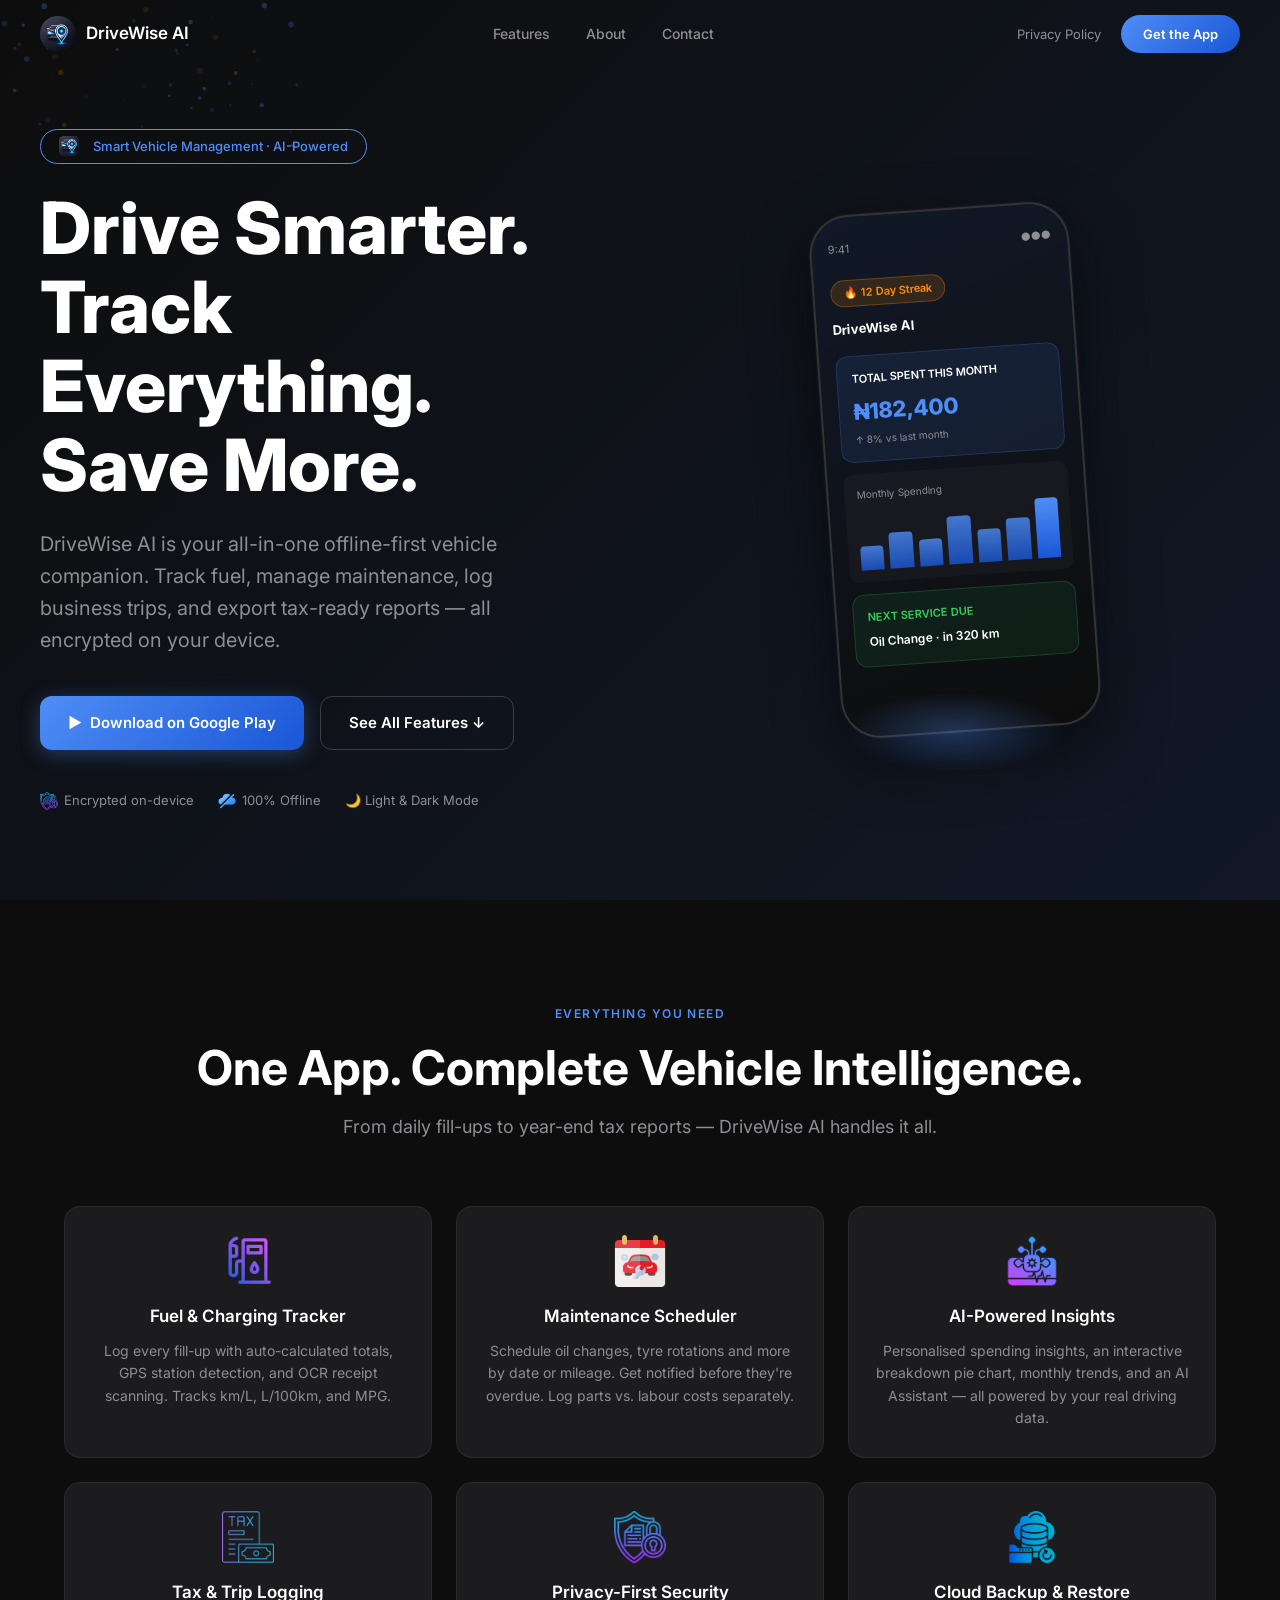
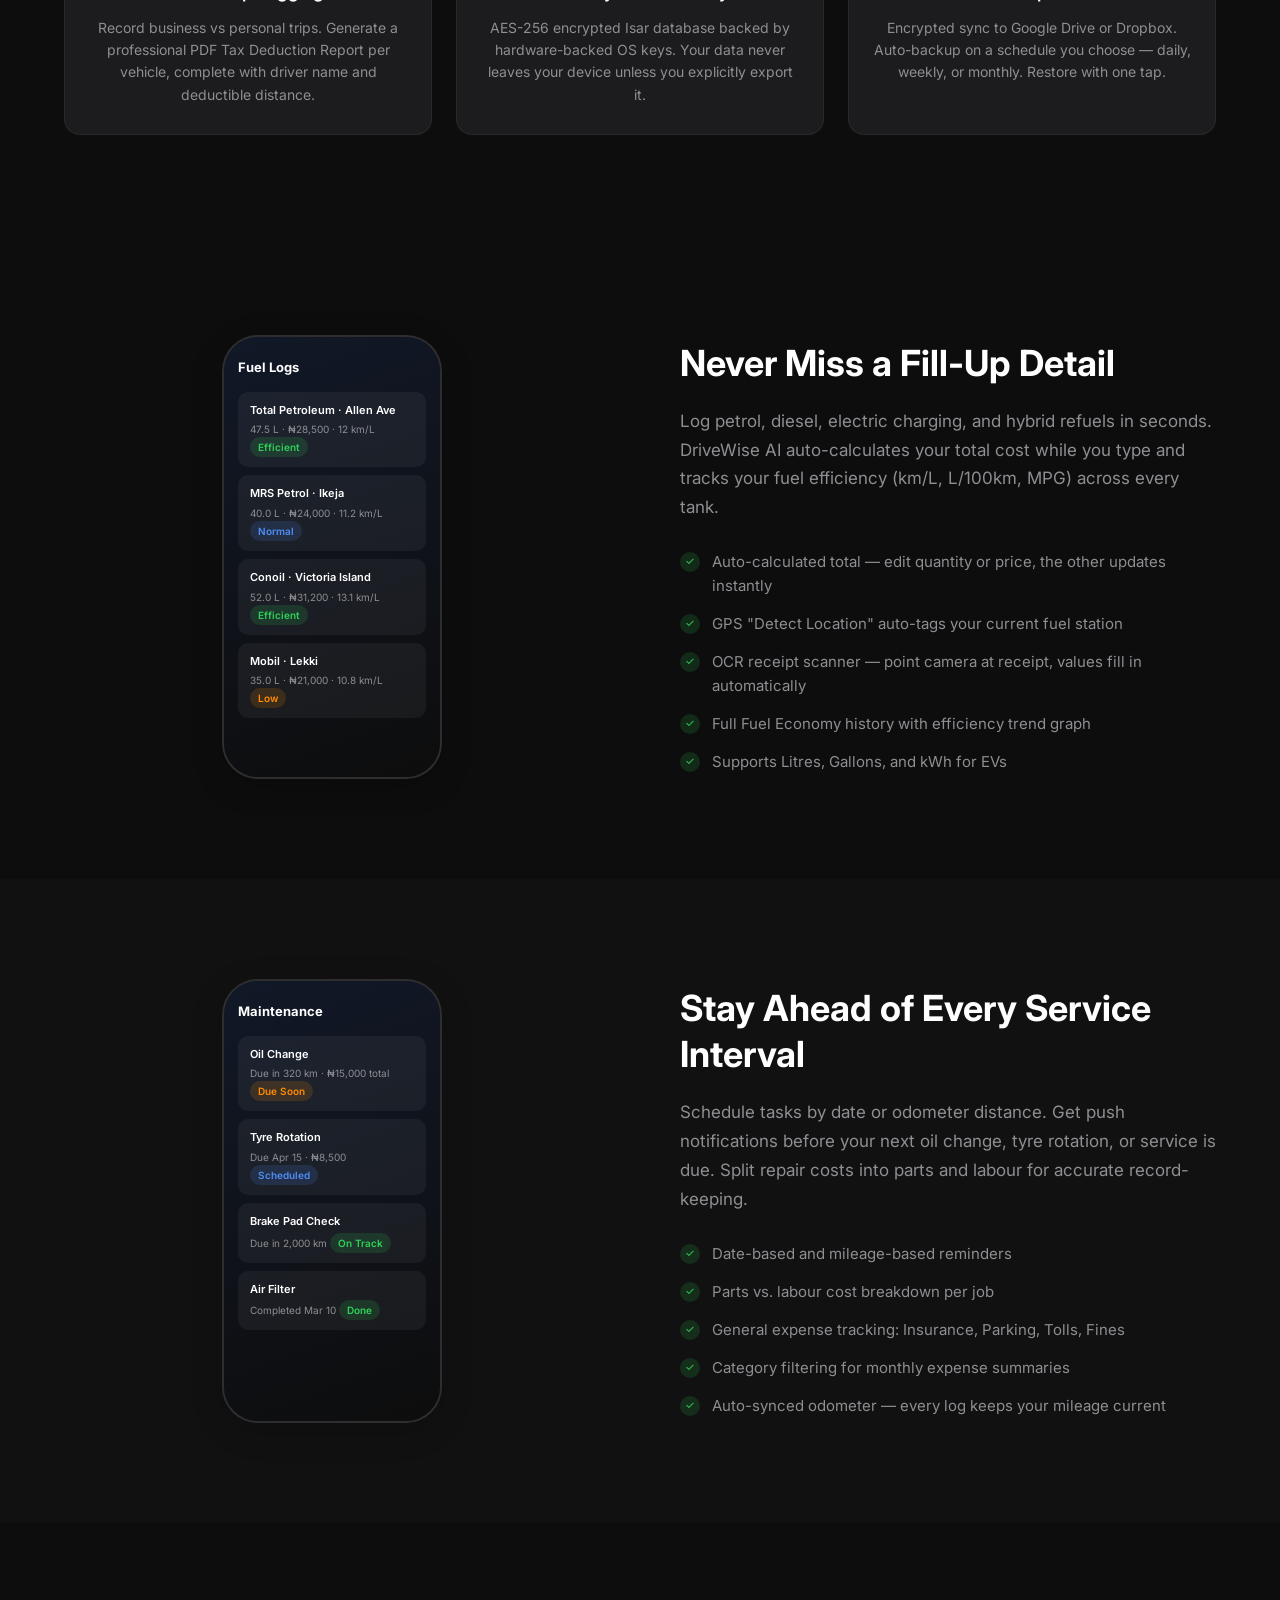
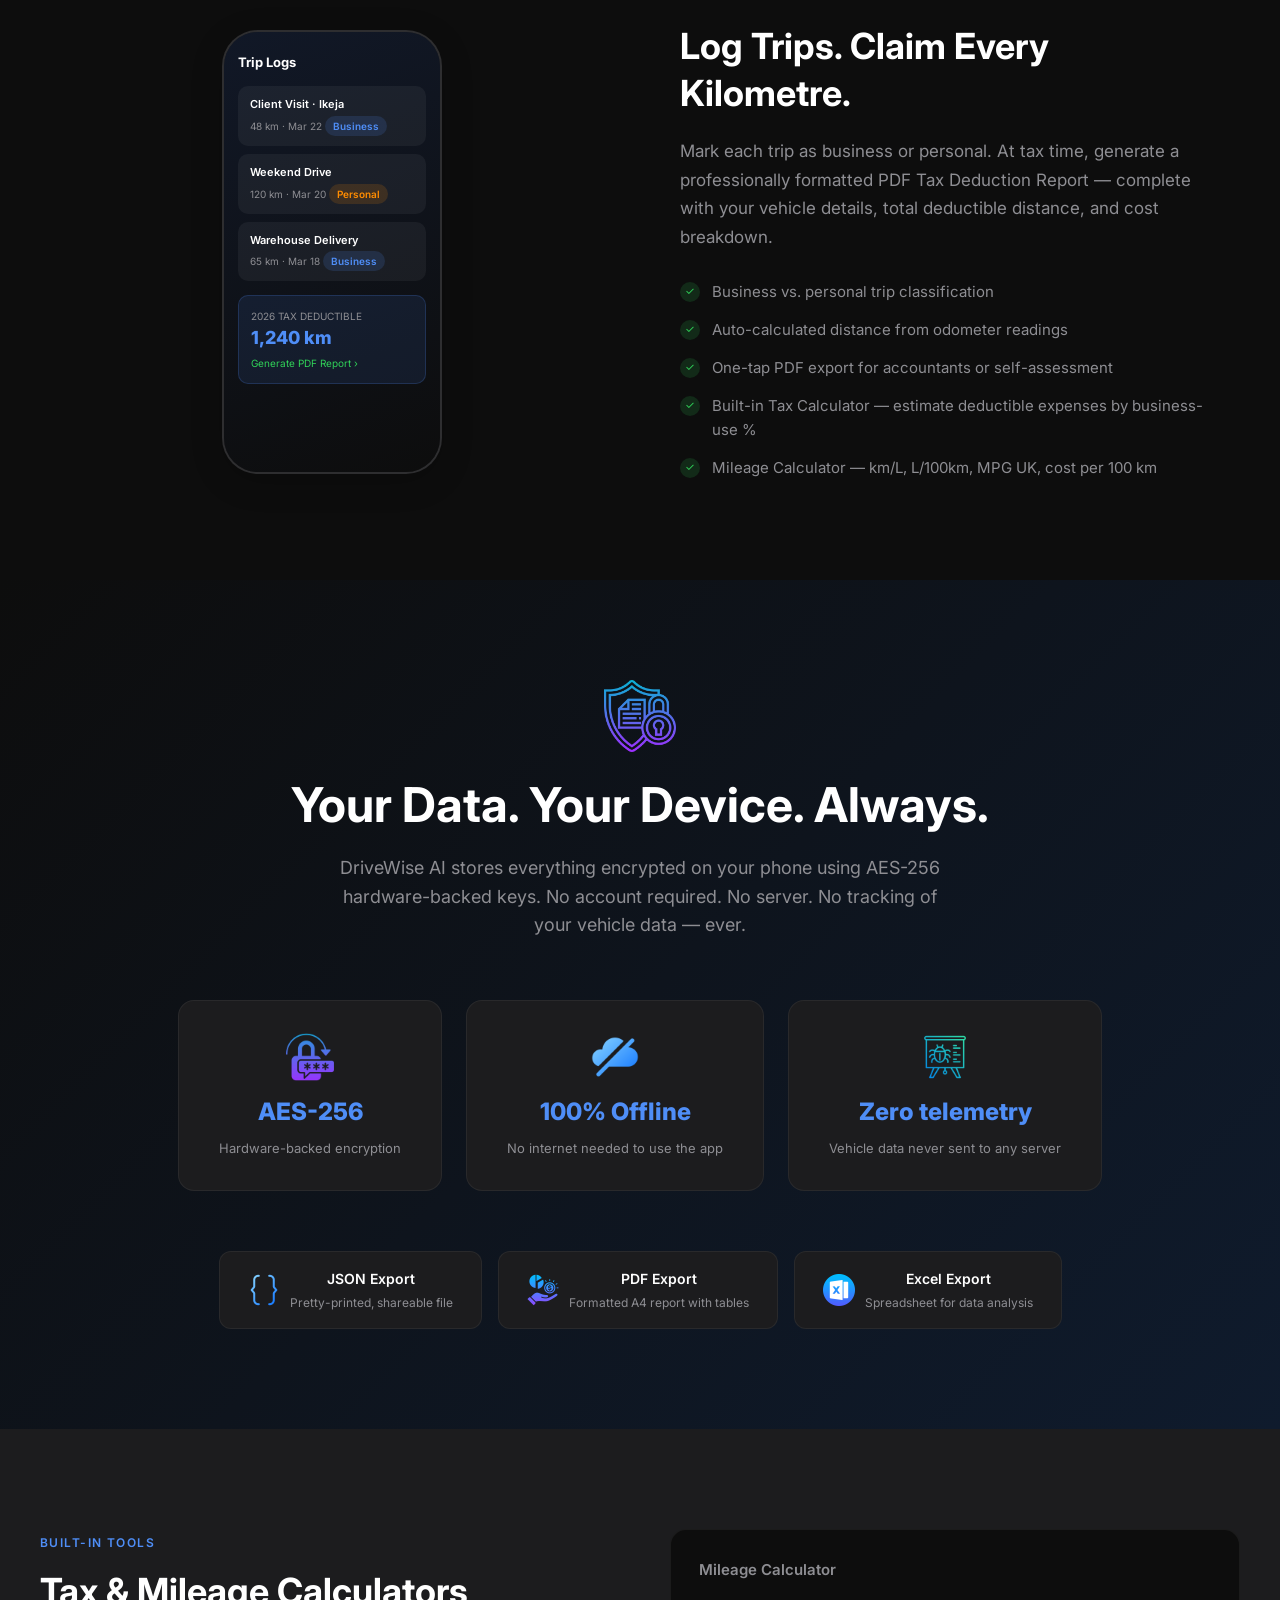
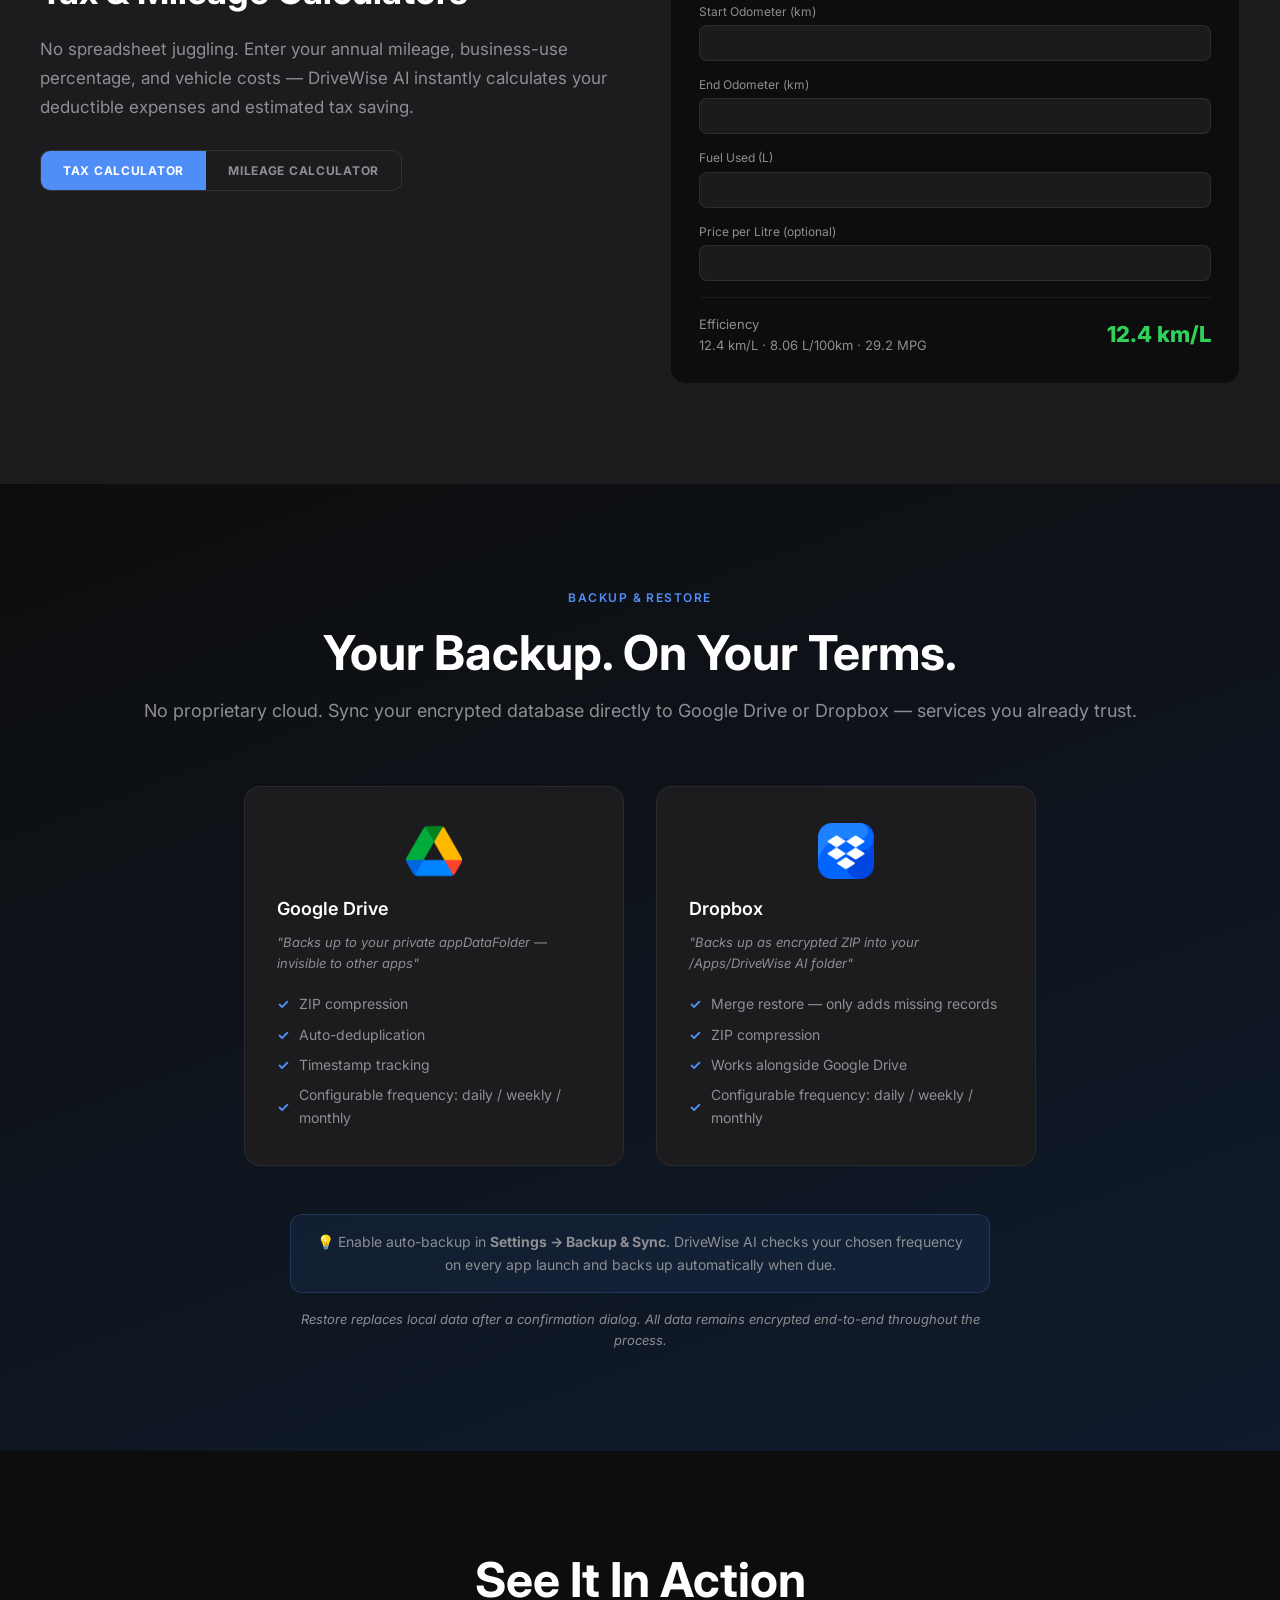
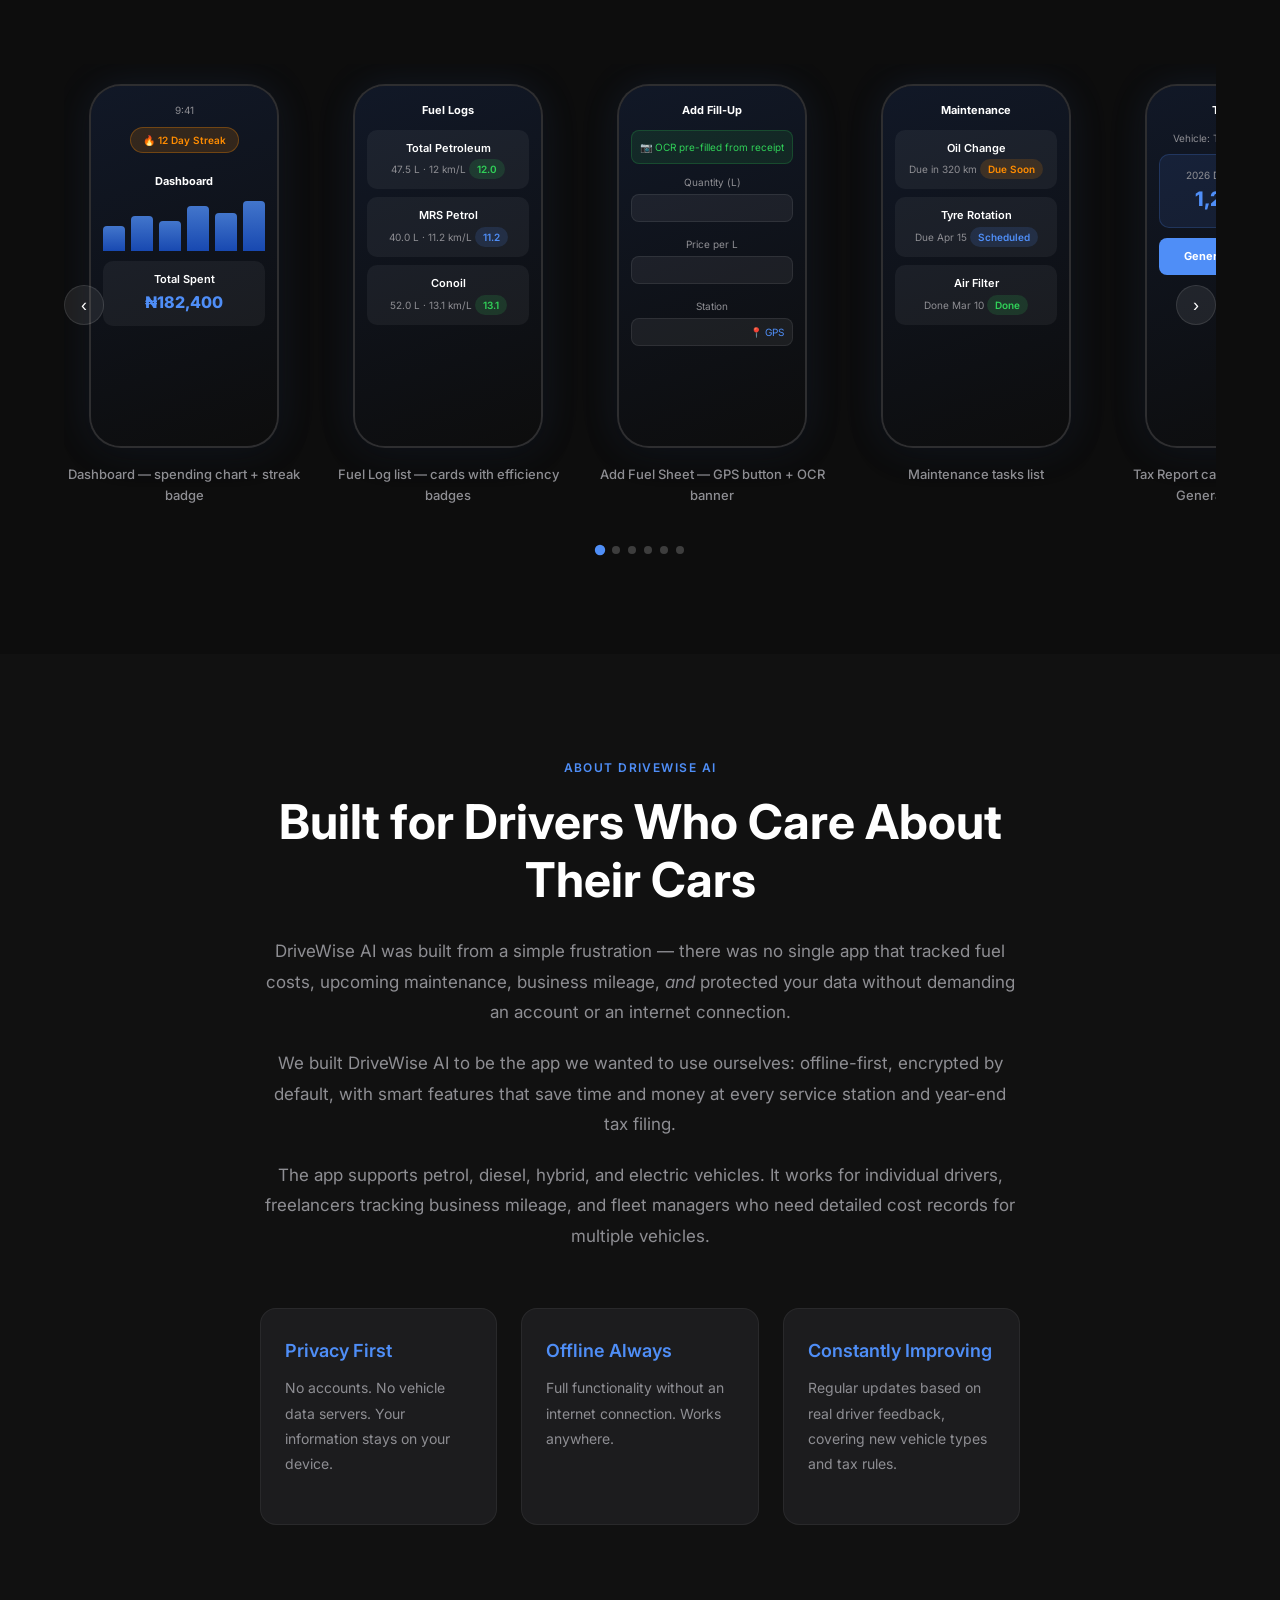
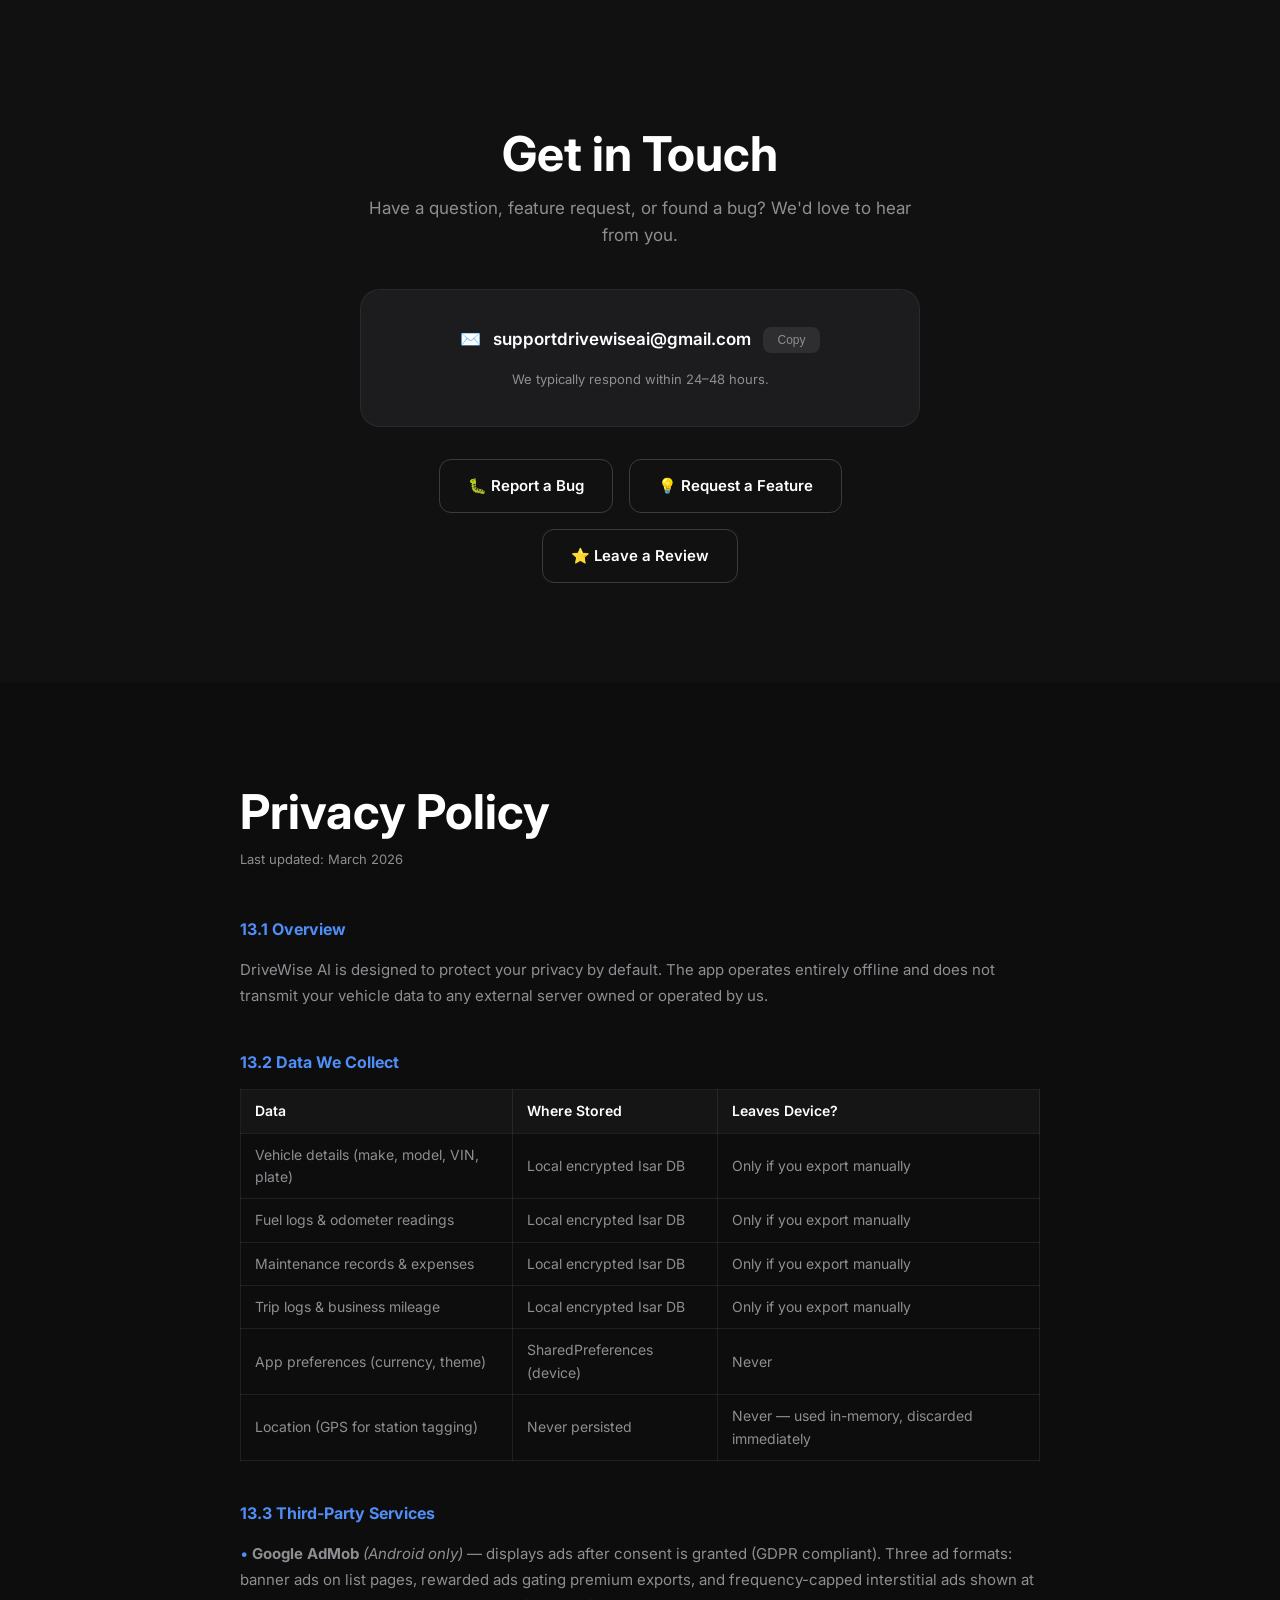
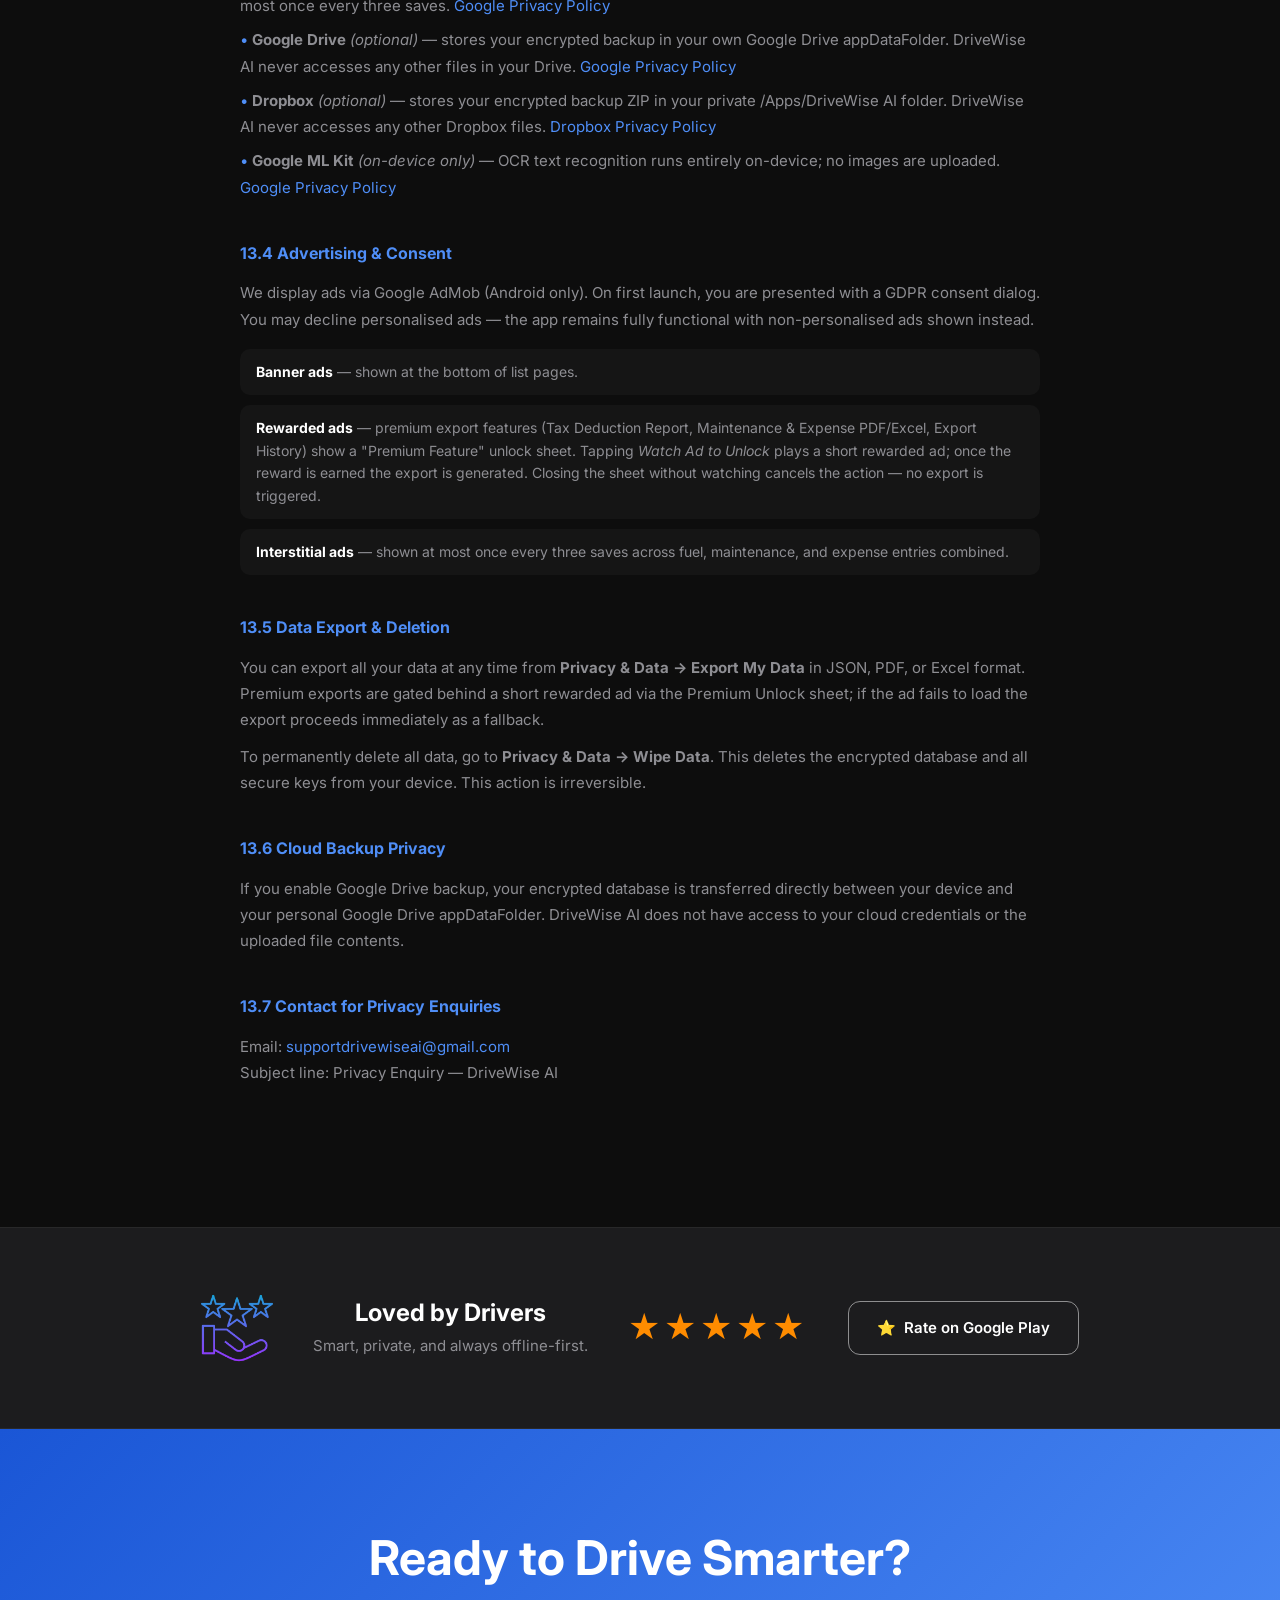
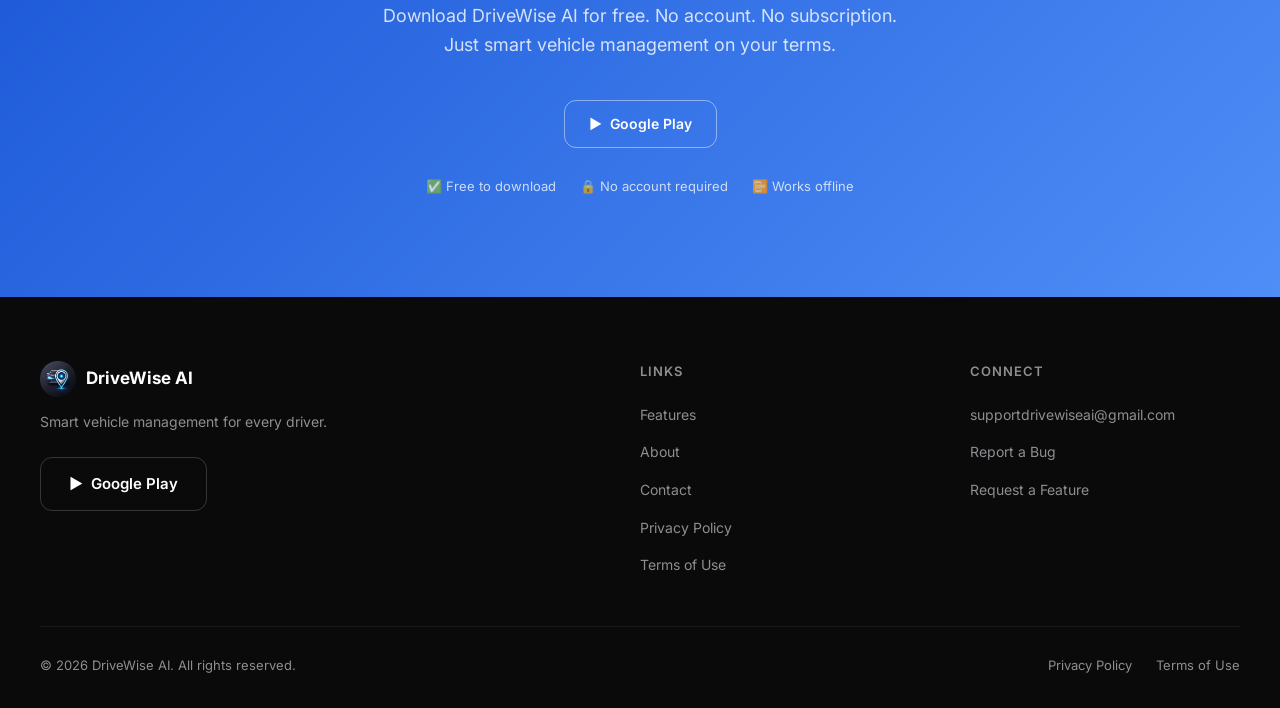
==== index.html @ abc97949 "new fix new fix" ====
<!DOCTYPE html>
<html lang="en">
<head>
  <meta charset="UTF-8" />
  <meta name="viewport" content="width=device-width, initial-scale=1.0" />
  <title>DriveWise AI — Smart Vehicle Management App</title>
  <meta name="description" content="Track fuel costs, schedule maintenance, log business trips and generate tax reports. Free offline-first vehicle management app for Android." />
  <meta property="og:title" content="DriveWise AI — Drive Smarter" />
  <meta property="og:description" content="Encrypted vehicle tracker. Fuel logs, maintenance reminders, tax trip reports, and cloud backup — all offline, all private." />
  <meta property="og:image" content="/assets/og-preview.png" />
  <meta name="theme-color" content="#4F8EF7" />
  <link rel="preconnect" href="https://fonts.googleapis.com" />
  <link rel="preconnect" href="https://fonts.gstatic.com" crossorigin />
  <link href="https://fonts.googleapis.com/css2?family=Inter:wght@400;500;600;700;800&display=swap" rel="stylesheet" />
  <link rel="stylesheet" href="styles.css" />
</head>
<body>

<!-- =========================================================
     NAVIGATION BAR
     ========================================================= -->
<nav id="navbar" role="navigation" aria-label="Main navigation">
  <div class="nav-inner">

    <a href="#hero" class="nav-logo" aria-label="DriveWise AI home">
      <img src="assets/circle_splash.png" alt="DriveWise AI logo" class="nav-logo-img" width="36" height="36" />
      DriveWise AI
    </a>

    <ul class="nav-links" role="list">
      <li><a href="#features">Features</a></li>
      <li><a href="#about">About</a></li>
      <li><a href="#contact">Contact</a></li>
    </ul>

    <div class="nav-right">
      <a href="/privacy" class="nav-privacy-link">Privacy Policy</a>
      <a href="https://play.google.com/store/apps/details?id=com.drivewiseai"
         class="btn-get-app"
         target="_blank"
         rel="noopener noreferrer"
         aria-label="Get DriveWise AI on Google Play">Get the App</a>
      <button class="hamburger" aria-label="Open menu" aria-expanded="false" aria-controls="mobile-drawer" id="hamburger-btn">
        <span></span><span></span><span></span>
      </button>
    </div>

  </div>
</nav>

<!-- Mobile drawer -->
<div class="mobile-drawer" id="mobile-drawer" role="dialog" aria-modal="true" aria-label="Navigation menu">
  <a href="#features"      onclick="closeMobileMenu()">Features</a>
  <a href="#about"         onclick="closeMobileMenu()">About</a>
  <a href="#contact"       onclick="closeMobileMenu()">Contact</a>
  <a href="/privacy" onclick="closeMobileMenu()">Privacy Policy</a>
  <a href="https://play.google.com/store/apps/details?id=com.drivewiseai"
     class="btn btn-primary"
     target="_blank"
     rel="noopener noreferrer">Get the App</a>
</div>


<!-- =========================================================
     HERO SECTION
     ========================================================= -->
<section id="hero" aria-label="Hero">
  <canvas id="hero-canvas" aria-hidden="true"></canvas>

  <div class="hero-inner">
    <!-- Left column -->
    <div class="hero-content">
      <div class="hero-badge" aria-label="Smart Vehicle Management · AI-Powered">
        <img src="assets/logo.png" alt="" aria-hidden="true" width="20" height="20" style="border-radius:4px;" />&nbsp;&nbsp;Smart Vehicle Management · AI-Powered
      </div>

      <h1 class="hero-title">
        Drive Smarter.<br>
        Track Everything.<br>
        Save More.
      </h1>

      <p class="hero-sub">
        DriveWise AI is your all-in-one offline-first vehicle companion.
        Track fuel, manage maintenance, log business trips, and
        export tax-ready reports — all encrypted on your device.
      </p>

      <div class="hero-ctas">
        <a href="https://play.google.com/store/apps/details?id=com.drivewiseai"
           class="btn btn-primary"
           target="_blank"
           rel="noopener noreferrer"
           aria-label="Download DriveWise AI on Google Play">
          ▶&nbsp; Download on Google Play
        </a>
        <a href="#features" class="btn btn-ghost">See All Features ↓</a>
      </div>

      <div class="hero-trust" aria-label="Trust highlights">
        <span class="hero-trust-item"><img src="assets/data-security.png" alt="" aria-hidden="true" width="18" height="18" style="object-fit:contain;" /> Encrypted on-device</span>
        <span class="hero-trust-item"><img src="assets/offline.png" alt="" aria-hidden="true" width="18" height="18" style="object-fit:contain;" /> 100% Offline</span>
        <span class="hero-trust-item">🌙 Light &amp; Dark Mode</span>
      </div>
    </div>

    <!-- Right column — phone mockup -->
    <div class="hero-phone" aria-hidden="true">
      <div class="phone-wrapper">
        <div class="phone-frame">
          <div class="phone-screen">
            <div class="phone-status">
              <span>9:41</span><span>●●●</span>
            </div>
            <div class="streak-badge">🔥 12 Day Streak</div>
            <div class="phone-header">DriveWise AI</div>
            <div class="phone-card-mock">
              <div class="phone-card-title">TOTAL SPENT THIS MONTH</div>
              <div class="phone-card-value">₦182,400</div>
              <div class="phone-card-sub">↑ 8% vs last month</div>
            </div>
            <div class="phone-chart-area">
              <div style="font-size:10px;color:var(--text-secondary);margin-bottom:8px;">Monthly Spending</div>
              <div class="phone-chart-bars">
                <div class="phone-bar" style="height:40%"></div>
                <div class="phone-bar" style="height:60%"></div>
                <div class="phone-bar" style="height:45%"></div>
                <div class="phone-bar" style="height:80%"></div>
                <div class="phone-bar" style="height:55%"></div>
                <div class="phone-bar" style="height:70%"></div>
                <div class="phone-bar" style="height:100%;opacity:1"></div>
              </div>
            </div>
            <div class="phone-card-mock" style="margin-top:12px;background:rgba(48,209,88,0.08);border-color:rgba(48,209,88,0.2)">
              <div class="phone-card-title" style="color:var(--success)">NEXT SERVICE DUE</div>
              <div style="font-size:12px;font-weight:600;">Oil Change · in 320 km</div>
            </div>
          </div>
        </div>
      </div>
    </div>
  </div>
</section>


<!-- =========================================================
     3. KEY FEATURES OVERVIEW
     ========================================================= -->
<section id="features" class="section section--dark" aria-labelledby="features-heading">
  <div class="container">
    <div class="features-header fade-up">
      <span class="label-pill">EVERYTHING YOU NEED</span>
      <h2 id="features-heading">One App. Complete Vehicle Intelligence.</h2>
      <p>From daily fill-ups to year-end tax reports — DriveWise AI handles it all.</p>
    </div>

    <div class="features-grid">
      <article class="card feature-card fade-up">
        <img src="assets/gas-station.png" class="feature-icon" alt="" aria-hidden="true" />
        <h4>Fuel &amp; Charging Tracker</h4>
        <p>Log every fill-up with auto-calculated totals, GPS station detection, and OCR receipt scanning. Tracks km/L, L/100km, and MPG.</p>
      </article>
      <article class="card feature-card fade-up" style="transition-delay:0.1s">
        <img src="assets/service-management.png" class="feature-icon" alt="" aria-hidden="true" />
        <h4>Maintenance Scheduler</h4>
        <p>Schedule oil changes, tyre rotations and more by date or mileage. Get notified before they're overdue. Log parts vs. labour costs separately.</p>
      </article>
      <article class="card feature-card fade-up" style="transition-delay:0.2s">
        <img src="assets/telemetry.png" class="feature-icon" alt="" aria-hidden="true" />
        <h4>AI-Powered Insights</h4>
        <p>Personalised spending insights, an interactive breakdown pie chart, monthly trends, and an AI Assistant — all powered by your real driving data.</p>
      </article>
      <article class="card feature-card fade-up" style="transition-delay:0.3s">
        <img src="assets/tax.png" class="feature-icon" alt="" aria-hidden="true" />
        <h4>Tax &amp; Trip Logging</h4>
        <p>Record business vs personal trips. Generate a professional PDF Tax Deduction Report per vehicle, complete with driver name and deductible distance.</p>
      </article>
      <article class="card feature-card fade-up" style="transition-delay:0.4s">
        <img src="assets/data-security.png" class="feature-icon" alt="" aria-hidden="true" />
        <h4>Privacy-First Security</h4>
        <p>AES-256 encrypted Isar database backed by hardware-backed OS keys. Your data never leaves your device unless you explicitly export it.</p>
      </article>
      <article class="card feature-card fade-up" style="transition-delay:0.5s">
        <img src="assets/backup.png" class="feature-icon" alt="" aria-hidden="true" />
        <h4>Cloud Backup &amp; Restore</h4>
        <p>Encrypted sync to Google Drive or Dropbox. Auto-backup on a schedule you choose — daily, weekly, or monthly. Restore with one tap.</p>
      </article>
    </div>
  </div>
</section>


<!-- =========================================================
     4. DEEP-DIVE 1 — FUEL & CHARGING
     ========================================================= -->
<section class="deep-dive" aria-labelledby="fuel-heading">
  <div class="dive-inner">
    <div class="dive-phone fade-up" aria-hidden="true">
      <div class="dive-phone-frame">
        <div class="dive-phone-screen">
          <div style="font-size:13px;font-weight:700;margin-bottom:14px;">Fuel Logs</div>
          <div class="mock-list">
            <div class="mock-item">
              <div class="mock-item-title">Total Petroleum · Allen Ave</div>
              <div class="mock-item-sub">47.5 L · ₦28,500 · 12 km/L <span class="mock-item-badge badge-green">Efficient</span></div>
            </div>
            <div class="mock-item">
              <div class="mock-item-title">MRS Petrol · Ikeja</div>
              <div class="mock-item-sub">40.0 L · ₦24,000 · 11.2 km/L <span class="mock-item-badge badge-blue">Normal</span></div>
            </div>
            <div class="mock-item">
              <div class="mock-item-title">Conoil · Victoria Island</div>
              <div class="mock-item-sub">52.0 L · ₦31,200 · 13.1 km/L <span class="mock-item-badge badge-green">Efficient</span></div>
            </div>
            <div class="mock-item">
              <div class="mock-item-title">Mobil · Lekki</div>
              <div class="mock-item-sub">35.0 L · ₦21,000 · 10.8 km/L <span class="mock-item-badge badge-orange">Low</span></div>
            </div>
          </div>
        </div>
      </div>
    </div>
    <div class="dive-content fade-up">
      <h3 id="fuel-heading">Never Miss a Fill-Up Detail</h3>
      <p>
        Log petrol, diesel, electric charging, and hybrid refuels in seconds.
        DriveWise AI auto-calculates your total cost while you type and
        tracks your fuel efficiency (km/L, L/100km, MPG) across every tank.
      </p>
      <ul class="dive-bullets" role="list">
        <li class="dive-bullet"><span class="dive-bullet-check" aria-hidden="true">✓</span>Auto-calculated total — edit quantity or price, the other updates instantly</li>
        <li class="dive-bullet"><span class="dive-bullet-check" aria-hidden="true">✓</span>GPS "Detect Location" auto-tags your current fuel station</li>
        <li class="dive-bullet"><span class="dive-bullet-check" aria-hidden="true">✓</span>OCR receipt scanner — point camera at receipt, values fill in automatically</li>
        <li class="dive-bullet"><span class="dive-bullet-check" aria-hidden="true">✓</span>Full Fuel Economy history with efficiency trend graph</li>
        <li class="dive-bullet"><span class="dive-bullet-check" aria-hidden="true">✓</span>Supports Litres, Gallons, and kWh for EVs</li>
      </ul>
    </div>
  </div>
</section>


<!-- =========================================================
     5. DEEP-DIVE 2 — MAINTENANCE & EXPENSES
     ========================================================= -->
<section class="deep-dive deep-dive--alt" aria-labelledby="maintenance-heading">
  <div class="dive-inner dive-inner--rev">
    <div class="dive-content fade-up">
      <h3 id="maintenance-heading">Stay Ahead of Every Service Interval</h3>
      <p>
        Schedule tasks by date or odometer distance. Get push notifications
        before your next oil change, tyre rotation, or service is due.
        Split repair costs into parts and labour for accurate record-keeping.
      </p>
      <ul class="dive-bullets" role="list">
        <li class="dive-bullet"><span class="dive-bullet-check" aria-hidden="true">✓</span>Date-based and mileage-based reminders</li>
        <li class="dive-bullet"><span class="dive-bullet-check" aria-hidden="true">✓</span>Parts vs. labour cost breakdown per job</li>
        <li class="dive-bullet"><span class="dive-bullet-check" aria-hidden="true">✓</span>General expense tracking: Insurance, Parking, Tolls, Fines</li>
        <li class="dive-bullet"><span class="dive-bullet-check" aria-hidden="true">✓</span>Category filtering for monthly expense summaries</li>
        <li class="dive-bullet"><span class="dive-bullet-check" aria-hidden="true">✓</span>Auto-synced odometer — every log keeps your mileage current</li>
      </ul>
    </div>
    <div class="dive-phone fade-up" aria-hidden="true">
      <div class="dive-phone-frame">
        <div class="dive-phone-screen">
          <div style="font-size:13px;font-weight:700;margin-bottom:14px;">Maintenance</div>
          <div class="mock-list">
            <div class="mock-item">
              <div class="mock-item-title">Oil Change</div>
              <div class="mock-item-sub">Due in 320 km · ₦15,000 total <span class="mock-item-badge badge-orange">Due Soon</span></div>
            </div>
            <div class="mock-item">
              <div class="mock-item-title">Tyre Rotation</div>
              <div class="mock-item-sub">Due Apr 15 · ₦8,500 <span class="mock-item-badge badge-blue">Scheduled</span></div>
            </div>
            <div class="mock-item">
              <div class="mock-item-title">Brake Pad Check</div>
              <div class="mock-item-sub">Due in 2,000 km <span class="mock-item-badge badge-green">On Track</span></div>
            </div>
            <div class="mock-item">
              <div class="mock-item-title">Air Filter</div>
              <div class="mock-item-sub">Completed Mar 10 <span class="mock-item-badge badge-green">Done</span></div>
            </div>
          </div>
        </div>
      </div>
    </div>
  </div>
</section>


<!-- =========================================================
     6. DEEP-DIVE 3 — TAX & TRIPS
     ========================================================= -->
<section class="deep-dive" aria-labelledby="trips-heading">
  <div class="dive-inner">
    <div class="dive-phone fade-up" aria-hidden="true">
      <div class="dive-phone-frame">
        <div class="dive-phone-screen">
          <div style="font-size:13px;font-weight:700;margin-bottom:14px;">Trip Logs</div>
          <div class="mock-list">
            <div class="mock-item">
              <div class="mock-item-title">Client Visit · Ikeja</div>
              <div class="mock-item-sub">48 km · Mar 22 <span class="mock-item-badge badge-blue">Business</span></div>
            </div>
            <div class="mock-item">
              <div class="mock-item-title">Weekend Drive</div>
              <div class="mock-item-sub">120 km · Mar 20 <span class="mock-item-badge badge-orange">Personal</span></div>
            </div>
            <div class="mock-item">
              <div class="mock-item-title">Warehouse Delivery</div>
              <div class="mock-item-sub">65 km · Mar 18 <span class="mock-item-badge badge-blue">Business</span></div>
            </div>
          </div>
          <div style="margin-top:14px;background:rgba(79,142,247,0.1);border:1px solid rgba(79,142,247,0.2);border-radius:10px;padding:12px;">
            <div style="font-size:10px;color:var(--text-secondary);">2026 TAX DEDUCTIBLE</div>
            <div style="font-size:18px;font-weight:800;color:var(--primary);">1,240 km</div>
            <div style="font-size:10px;color:var(--success);margin-top:2px;">Generate PDF Report ›</div>
          </div>
        </div>
      </div>
    </div>
    <div class="dive-content fade-up">
      <h3 id="trips-heading">Log Trips. Claim Every Kilometre.</h3>
      <p>
        Mark each trip as business or personal. At tax time, generate a
        professionally formatted PDF Tax Deduction Report — complete with
        your vehicle details, total deductible distance, and cost breakdown.
      </p>
      <ul class="dive-bullets" role="list">
        <li class="dive-bullet"><span class="dive-bullet-check" aria-hidden="true">✓</span>Business vs. personal trip classification</li>
        <li class="dive-bullet"><span class="dive-bullet-check" aria-hidden="true">✓</span>Auto-calculated distance from odometer readings</li>
        <li class="dive-bullet"><span class="dive-bullet-check" aria-hidden="true">✓</span>One-tap PDF export for accountants or self-assessment</li>
        <li class="dive-bullet"><span class="dive-bullet-check" aria-hidden="true">✓</span>Built-in Tax Calculator — estimate deductible expenses by business-use %</li>
        <li class="dive-bullet"><span class="dive-bullet-check" aria-hidden="true">✓</span>Mileage Calculator — km/L, L/100km, MPG UK, cost per 100 km</li>
      </ul>
    </div>
  </div>
</section>


<!-- =========================================================
     7. PRIVACY & SECURITY
     ========================================================= -->
<section id="privacy-section" aria-labelledby="privacy-sec-heading">
  <img src="assets/data-security.png" class="privacy-lock" alt="" aria-hidden="true" />
  <h2 id="privacy-sec-heading">Your Data. Your Device. Always.</h2>
  <p class="section-sub text-muted">
    DriveWise AI stores everything encrypted on your phone using AES-256
    hardware-backed keys. No account required. No server. No tracking
    of your vehicle data — ever.
  </p>

  <div class="privacy-stats" role="list">
    <div class="privacy-stat-card card fade-up" role="listitem">
      <div class="privacy-stat-icon" aria-hidden="true"><img src="assets/reset-password.png" alt="" width="48" height="48" style="object-fit:contain;" /></div>
      <div class="privacy-stat-value">AES-256</div>
      <div class="privacy-stat-label">Hardware-backed encryption</div>
    </div>
    <div class="privacy-stat-card card fade-up" style="transition-delay:0.1s" role="listitem">
      <div class="privacy-stat-icon" aria-hidden="true"><img src="assets/offline.png" alt="" width="48" height="48" style="object-fit:contain;" /></div>
      <div class="privacy-stat-value">100% Offline</div>
      <div class="privacy-stat-label">No internet needed to use the app</div>
    </div>
    <div class="privacy-stat-card card fade-up" style="transition-delay:0.2s" role="listitem">
      <div class="privacy-stat-icon" aria-hidden="true"><img src="assets/bug-report.png" alt="" width="48" height="48" style="object-fit:contain;" /></div>
      <div class="privacy-stat-value">Zero telemetry</div>
      <div class="privacy-stat-label">Vehicle data never sent to any server</div>
    </div>
  </div>

  <div class="export-row fade-up" aria-label="Export formats">
    <div class="export-card">
      <img src="assets/braces.png" class="export-card-icon" alt="" aria-hidden="true" />
      <div>
        <div>JSON Export</div>
        <div class="export-card-desc">Pretty-printed, shareable file</div>
      </div>
    </div>
    <div class="export-card">
      <img src="assets/divestiture.png" class="export-card-icon" alt="" aria-hidden="true" />
      <div>
        <div>PDF Export</div>
        <div class="export-card-desc">Formatted A4 report with tables</div>
      </div>
    </div>
    <div class="export-card">
      <img src="assets/excel.png" class="export-card-icon" alt="" aria-hidden="true" />
      <div>
        <div>Excel Export</div>
        <div class="export-card-desc">Spreadsheet for data analysis</div>
      </div>
    </div>
  </div>
</section>


<!-- =========================================================
     8. CALCULATORS SPOTLIGHT
     ========================================================= -->
<section id="calculators" aria-labelledby="calc-heading">
  <div class="calc-inner">
    <div class="calc-content fade-up">
      <span class="label-pill">BUILT-IN TOOLS</span>
      <h3 id="calc-heading">Tax &amp; Mileage Calculators</h3>
      <p>
        No spreadsheet juggling. Enter your annual mileage, business-use
        percentage, and vehicle costs — DriveWise AI instantly calculates
        your deductible expenses and estimated tax saving.
      </p>
      <div class="calc-tabs" role="tablist" aria-label="Calculator tabs">
        <div class="calc-tab active" role="tab" aria-selected="true">TAX CALCULATOR</div>
        <div class="calc-tab"        role="tab" aria-selected="false">MILEAGE CALCULATOR</div>
      </div>
    </div>
    <div class="calc-mock fade-up" aria-hidden="true">
      <h4>Mileage Calculator</h4>
      <div class="calc-field">
        <label>Start Odometer (km)</label>
        <div class="calc-field-bar"></div>
      </div>
      <div class="calc-field">
        <label>End Odometer (km)</label>
        <div class="calc-field-bar"></div>
      </div>
      <div class="calc-field">
        <label>Fuel Used (L)</label>
        <div class="calc-field-bar"></div>
      </div>
      <div class="calc-field">
        <label>Price per Litre (optional)</label>
        <div class="calc-field-bar"></div>
      </div>
      <div class="calc-output">
        <div>
          <div class="calc-output-label">Efficiency</div>
          <div style="font-size:13px;color:var(--text-secondary);">12.4 km/L · 8.06 L/100km · 29.2 MPG</div>
        </div>
        <div class="calc-output-value">12.4 km/L</div>
      </div>
    </div>
  </div>
</section>


<!-- =========================================================
     9. CLOUD SYNC SPOTLIGHT
     ========================================================= -->
<section id="cloud-sync" aria-labelledby="cloud-heading">
  <div class="container">
    <div class="cloud-header fade-up">
      <span class="label-pill">BACKUP &amp; RESTORE</span>
      <h2 id="cloud-heading">Your Backup. On Your Terms.</h2>
      <p>No proprietary cloud. Sync your encrypted database directly to Google Drive or Dropbox — services you already trust.</p>
    </div>

    <div class="cloud-cards">
      <div class="card cloud-card fade-up">
        <img src="assets/google-drive.png" class="cloud-card-icon" alt="" aria-hidden="true" />
        <h4>Google Drive</h4>
        <p class="cloud-card-tagline">"Backs up to your private appDataFolder — invisible to other apps"</p>
        <ul class="cloud-features" role="list">
          <li class="cloud-feature">ZIP compression</li>
          <li class="cloud-feature">Auto-deduplication</li>
          <li class="cloud-feature">Timestamp tracking</li>
          <li class="cloud-feature">Configurable frequency: daily / weekly / monthly</li>
        </ul>
      </div>
      <div class="card cloud-card fade-up" style="transition-delay:0.1s">
        <img src="assets/dropbox.png" class="cloud-card-icon" alt="" aria-hidden="true" />
        <h4>Dropbox</h4>
        <p class="cloud-card-tagline">"Backs up as encrypted ZIP into your /Apps/DriveWise AI folder"</p>
        <ul class="cloud-features" role="list">
          <li class="cloud-feature">Merge restore — only adds missing records</li>
          <li class="cloud-feature">ZIP compression</li>
          <li class="cloud-feature">Works alongside Google Drive</li>
          <li class="cloud-feature">Configurable frequency: daily / weekly / monthly</li>
        </ul>
      </div>
    </div>

    <div class="cloud-note fade-up">
      <div class="cloud-note-auto">
        💡 Enable auto-backup in <strong>Settings → Backup &amp; Sync</strong>. DriveWise AI checks your chosen frequency on every app launch and backs up automatically when due.
      </div>
      <p class="cloud-note-restore">
        Restore replaces local data after a confirmation dialog. All data remains encrypted end-to-end throughout the process.
      </p>
    </div>
  </div>
</section>


<!-- =========================================================
     10. SCREENSHOTS CAROUSEL
     ========================================================= -->
<section id="screenshots" aria-labelledby="screenshots-heading">
  <div class="container">
    <div class="screenshots-header fade-up">
      <h2 id="screenshots-heading">See It In Action</h2>
    </div>

    <div class="carousel-outer" aria-label="App screenshots carousel" role="region">
      <button class="carousel-btn carousel-btn--prev" aria-label="Previous slide" id="carousel-prev">‹</button>
      <div class="carousel-track" id="carousel-track" role="list">

        <div class="carousel-slide" role="listitem">
          <div class="carousel-phone">
            <div class="carousel-screen">
              <div style="font-size:10px;color:var(--text-secondary);margin-bottom:8px;">9:41</div>
              <div class="streak-badge" style="font-size:10px;">🔥 12 Day Streak</div>
              <div style="font-size:11px;font-weight:700;margin:8px 0 10px;">Dashboard</div>
              <div class="phone-chart-bars" style="height:50px;margin-bottom:10px;">
                <div class="phone-bar" style="height:50%"></div>
                <div class="phone-bar" style="height:70%"></div>
                <div class="phone-bar" style="height:60%"></div>
                <div class="phone-bar" style="height:90%"></div>
                <div class="phone-bar" style="height:75%"></div>
                <div class="phone-bar" style="height:100%"></div>
              </div>
              <div class="mock-item"><div class="mock-item-title">Total Spent</div><div style="font-size:16px;font-weight:800;color:var(--primary);">₦182,400</div></div>
            </div>
          </div>
          <p class="carousel-label">Dashboard — spending chart + streak badge</p>
        </div>

        <div class="carousel-slide" role="listitem">
          <div class="carousel-phone">
            <div class="carousel-screen">
              <div style="font-size:11px;font-weight:700;margin-bottom:10px;">Fuel Logs</div>
              <div class="mock-list">
                <div class="mock-item"><div class="mock-item-title">Total Petroleum</div><div class="mock-item-sub">47.5 L · 12 km/L <span class="mock-item-badge badge-green">12.0</span></div></div>
                <div class="mock-item"><div class="mock-item-title">MRS Petrol</div><div class="mock-item-sub">40.0 L · 11.2 km/L <span class="mock-item-badge badge-blue">11.2</span></div></div>
                <div class="mock-item"><div class="mock-item-title">Conoil</div><div class="mock-item-sub">52.0 L · 13.1 km/L <span class="mock-item-badge badge-green">13.1</span></div></div>
              </div>
            </div>
          </div>
          <p class="carousel-label">Fuel Log list — cards with efficiency badges</p>
        </div>

        <div class="carousel-slide" role="listitem">
          <div class="carousel-phone">
            <div class="carousel-screen">
              <div style="font-size:11px;font-weight:700;margin-bottom:10px;">Add Fill-Up</div>
              <div style="background:rgba(48,209,88,0.1);border:1px solid rgba(48,209,88,0.2);border-radius:8px;padding:8px;font-size:10px;margin-bottom:10px;color:var(--success);">📷 OCR pre-filled from receipt</div>
              <div class="calc-field"><label style="font-size:10px;">Quantity (L)</label><div class="calc-field-bar" style="height:28px;"></div></div>
              <div class="calc-field"><label style="font-size:10px;">Price per L</label><div class="calc-field-bar" style="height:28px;"></div></div>
              <div class="calc-field"><label style="font-size:10px;">Station</label><div style="height:28px;background:rgba(255,255,255,0.06);border-radius:8px;border:1px solid rgba(255,255,255,0.08);display:flex;align-items:center;justify-content:flex-end;padding-right:8px;"><span style="font-size:10px;color:var(--primary);">📍 GPS</span></div></div>
            </div>
          </div>
          <p class="carousel-label">Add Fuel Sheet — GPS button + OCR banner</p>
        </div>

        <div class="carousel-slide" role="listitem">
          <div class="carousel-phone">
            <div class="carousel-screen">
              <div style="font-size:11px;font-weight:700;margin-bottom:10px;">Maintenance</div>
              <div class="mock-list">
                <div class="mock-item"><div class="mock-item-title">Oil Change</div><div class="mock-item-sub">Due in 320 km <span class="mock-item-badge badge-orange">Due Soon</span></div></div>
                <div class="mock-item"><div class="mock-item-title">Tyre Rotation</div><div class="mock-item-sub">Due Apr 15 <span class="mock-item-badge badge-blue">Scheduled</span></div></div>
                <div class="mock-item"><div class="mock-item-title">Air Filter</div><div class="mock-item-sub">Done Mar 10 <span class="mock-item-badge badge-green">Done</span></div></div>
              </div>
            </div>
          </div>
          <p class="carousel-label">Maintenance tasks list</p>
        </div>

        <div class="carousel-slide" role="listitem">
          <div class="carousel-phone">
            <div class="carousel-screen">
              <div style="font-size:11px;font-weight:700;margin-bottom:10px;">Tax Report</div>
              <div style="font-size:10px;color:var(--text-secondary);margin-bottom:8px;">Vehicle: Toyota Camry 2022</div>
              <div style="background:rgba(79,142,247,0.1);border:1px solid rgba(79,142,247,0.2);border-radius:10px;padding:12px;margin-bottom:10px;">
                <div style="font-size:10px;color:var(--text-secondary);">2026 DEDUCTIBLE KM</div>
                <div style="font-size:20px;font-weight:800;color:var(--primary);">1,240 km</div>
              </div>
              <div style="background:var(--primary);border-radius:8px;padding:10px;text-align:center;font-size:11px;font-weight:700;">Generate PDF Report</div>
            </div>
          </div>
          <p class="carousel-label">Tax Report card — vehicle picker + Generate PDF button</p>
        </div>

        <div class="carousel-slide" role="listitem">
          <div class="carousel-phone">
            <div class="carousel-screen">
              <div style="font-size:11px;font-weight:700;margin-bottom:10px;">Settings</div>
              <div class="mock-list">
                <div class="mock-item"><div class="mock-item-title">Theme Mode</div><div class="mock-item-sub"><span class="mock-item-badge badge-blue">Dark</span></div></div>
                <div class="mock-item"><div class="mock-item-title">Currency</div><div class="mock-item-sub"><span class="mock-item-badge badge-green">NGN ₦</span></div></div>
                <div class="mock-item"><div class="mock-item-title">Auto-Backup</div><div class="mock-item-sub"><span class="mock-item-badge badge-blue">Weekly</span></div></div>
              </div>
            </div>
          </div>
          <p class="carousel-label">Settings page — theme selector + currency picker</p>
        </div>

      </div>
      <button class="carousel-btn carousel-btn--next" aria-label="Next slide" id="carousel-next">›</button>
    </div>

    <div class="carousel-dots" role="tablist" aria-label="Carousel navigation" id="carousel-dots"></div>
  </div>
</section>


<!-- =========================================================
     11. ABOUT
     ========================================================= -->
<section id="about" aria-labelledby="about-heading">
  <div class="about-inner">
    <span class="label-pill">ABOUT DRIVEWISE AI</span>
    <h2 id="about-heading" class="fade-up">Built for Drivers Who Care About Their Cars</h2>

    <p class="fade-up">
      DriveWise AI was built from a simple frustration — there was no
      single app that tracked fuel costs, upcoming maintenance, business
      mileage, <em>and</em> protected your data without demanding an account or
      an internet connection.
    </p>
    <p class="fade-up">
      We built DriveWise AI to be the app we wanted to use ourselves:
      offline-first, encrypted by default, with smart features that
      save time and money at every service station and year-end tax filing.
    </p>
    <p class="fade-up">
      The app supports petrol, diesel, hybrid, and electric vehicles.
      It works for individual drivers, freelancers tracking business mileage,
      and fleet managers who need detailed cost records for multiple vehicles.
    </p>

    <div class="values-grid">
      <div class="card value-card fade-up">
        <h4>Privacy First</h4>
        <p>No accounts. No vehicle data servers. Your information stays on your device.</p>
      </div>
      <div class="card value-card fade-up" style="transition-delay:0.1s">
        <h4>Offline Always</h4>
        <p>Full functionality without an internet connection. Works anywhere.</p>
      </div>
      <div class="card value-card fade-up" style="transition-delay:0.2s">
        <h4>Constantly Improving</h4>
        <p>Regular updates based on real driver feedback, covering new vehicle types and tax rules.</p>
      </div>
    </div>
  </div>
</section>


<!-- =========================================================
     12. CONTACT
     ========================================================= -->
<section id="contact" aria-labelledby="contact-heading">
  <div class="contact-inner">
    <h2 id="contact-heading" class="fade-up">Get in Touch</h2>
    <p class="fade-up">Have a question, feature request, or found a bug? We'd love to hear from you.</p>

    <div class="contact-card card fade-up">
      <div class="contact-email-row">
        <span aria-hidden="true">✉️</span>
        <span id="contact-email">supportdrivewiseai@gmail.com</span>
        <button class="copy-btn" onclick="copyEmail()" aria-label="Copy email address" id="copy-email-btn">Copy</button>
      </div>
      <p class="contact-response text-muted">We typically respond within 24–48 hours.</p>
    </div>

    <div class="contact-links fade-up">
      <a href="mailto:supportdrivewiseai@gmail.com?subject=Bug Report — DriveWise AI"
         class="btn btn-ghost">🐛 Report a Bug</a>
      <a href="mailto:supportdrivewiseai@gmail.com?subject=Feature Request — DriveWise AI"
         class="btn btn-ghost">💡 Request a Feature</a>
      <a href="https://play.google.com/store/apps/details?id=com.drivewiseai"
         class="btn btn-ghost"
         target="_blank"
         rel="noopener noreferrer">⭐ Leave a Review</a>
    </div>
  </div>
</section>


<!-- =========================================================
     13. PRIVACY POLICY
     ========================================================= -->
<section id="privacy-policy" aria-labelledby="privacy-policy-heading">
  <div class="privacy-policy-inner">
    <h2 id="privacy-policy-heading" class="fade-up">Privacy Policy</h2>
    <p class="privacy-policy-meta">Last updated: March 2026</p>

    <div class="policy-section fade-up">
      <h4>13.1 Overview</h4>
      <p>DriveWise AI is designed to protect your privacy by default. The app operates entirely offline and does not transmit your vehicle data to any external server owned or operated by us.</p>
    </div>

    <div class="policy-section fade-up">
      <h4>13.2 Data We Collect</h4>
      <table class="policy-table" role="table">
        <thead>
          <tr><th>Data</th><th>Where Stored</th><th>Leaves Device?</th></tr>
        </thead>
        <tbody>
          <tr><td>Vehicle details (make, model, VIN, plate)</td><td>Local encrypted Isar DB</td><td>Only if you export manually</td></tr>
          <tr><td>Fuel logs &amp; odometer readings</td><td>Local encrypted Isar DB</td><td>Only if you export manually</td></tr>
          <tr><td>Maintenance records &amp; expenses</td><td>Local encrypted Isar DB</td><td>Only if you export manually</td></tr>
          <tr><td>Trip logs &amp; business mileage</td><td>Local encrypted Isar DB</td><td>Only if you export manually</td></tr>
          <tr><td>App preferences (currency, theme)</td><td>SharedPreferences (device)</td><td>Never</td></tr>
          <tr><td>Location (GPS for station tagging)</td><td>Never persisted</td><td>Never — used in-memory, discarded immediately</td></tr>
        </tbody>
      </table>
    </div>

    <div class="policy-section fade-up">
      <h4>13.3 Third-Party Services</h4>
      <ul role="list">
        <li><strong>Google AdMob</strong> <em>(Android only)</em> — displays ads after consent is granted (GDPR compliant). Three ad formats: banner ads on list pages, rewarded ads gating premium exports, and frequency-capped interstitial ads shown at most once every three saves. <a href="https://policies.google.com/privacy" target="_blank" rel="noopener noreferrer" style="color:var(--primary);">Google Privacy Policy</a></li>
        <li><strong>Google Drive</strong> <em>(optional)</em> — stores your encrypted backup in your own Google Drive appDataFolder. DriveWise AI never accesses any other files in your Drive. <a href="https://policies.google.com/privacy" target="_blank" rel="noopener noreferrer" style="color:var(--primary);">Google Privacy Policy</a></li>
        <li><strong>Dropbox</strong> <em>(optional)</em> — stores your encrypted backup ZIP in your private /Apps/DriveWise AI folder. DriveWise AI never accesses any other Dropbox files. <a href="https://www.dropbox.com/privacy" target="_blank" rel="noopener noreferrer" style="color:var(--primary);">Dropbox Privacy Policy</a></li>
        <li><strong>Google ML Kit</strong> <em>(on-device only)</em> — OCR text recognition runs entirely on-device; no images are uploaded. <a href="https://policies.google.com/privacy" target="_blank" rel="noopener noreferrer" style="color:var(--primary);">Google Privacy Policy</a></li>
      </ul>
    </div>

    <div class="policy-section fade-up">
      <h4>13.4 Advertising &amp; Consent</h4>
      <p>We display ads via Google AdMob (Android only). On first launch, you are presented with a GDPR consent dialog. You may decline personalised ads — the app remains fully functional with non-personalised ads shown instead.</p>
      <div class="ad-formats" style="margin-top:16px;">
        <div class="ad-format"><strong>Banner ads</strong> — shown at the bottom of list pages.</div>
        <div class="ad-format"><strong>Rewarded ads</strong> — premium export features (Tax Deduction Report, Maintenance &amp; Expense PDF/Excel, Export History) show a "Premium Feature" unlock sheet. Tapping <em>Watch Ad to Unlock</em> plays a short rewarded ad; once the reward is earned the export is generated. Closing the sheet without watching cancels the action — no export is triggered.</div>
        <div class="ad-format"><strong>Interstitial ads</strong> — shown at most once every three saves across fuel, maintenance, and expense entries combined.</div>
      </div>
    </div>

    <div class="policy-section fade-up">
      <h4>13.5 Data Export &amp; Deletion</h4>
      <p>You can export all your data at any time from <strong>Privacy &amp; Data → Export My Data</strong> in JSON, PDF, or Excel format. Premium exports are gated behind a short rewarded ad via the Premium Unlock sheet; if the ad fails to load the export proceeds immediately as a fallback.</p>
      <p style="margin-top:10px;">To permanently delete all data, go to <strong>Privacy &amp; Data → Wipe Data</strong>. This deletes the encrypted database and all secure keys from your device. This action is irreversible.</p>
    </div>

    <div class="policy-section fade-up">
      <h4>13.6 Cloud Backup Privacy</h4>
      <p>If you enable Google Drive backup, your encrypted database is transferred directly between your device and your personal Google Drive appDataFolder. DriveWise AI does not have access to your cloud credentials or the uploaded file contents.</p>
    </div>

    <div class="policy-section fade-up">
      <h4>13.7 Contact for Privacy Enquiries</h4>
      <p>Email: <a href="mailto:supportdrivewiseai@gmail.com?subject=Privacy Enquiry — DriveWise AI" style="color:var(--primary);">supportdrivewiseai@gmail.com</a><br>Subject line: Privacy Enquiry — DriveWise AI</p>
    </div>
  </div>
</section>


<!-- =========================================================
     14. RATINGS STRIP
     ========================================================= -->
<section id="ratings" aria-labelledby="ratings-heading">
  <div class="ratings-strip-inner">
    <img src="assets/customer-satisfaction.png" class="ratings-icon fade-up" alt="" aria-hidden="true" />
    <div class="ratings-text fade-up">
      <h3 id="ratings-heading">Loved by Drivers</h3>
      <p>Smart, private, and always offline-first.</p>
    </div>
    <div class="ratings-stars fade-up" aria-label="5-star rating" role="img">★★★★★</div>
    <a href="https://play.google.com/store/apps/details?id=com.drivewiseai"
       class="btn btn-outline-white fade-up"
       target="_blank"
       rel="noopener noreferrer"
       aria-label="Rate DriveWise AI on Google Play">
      ⭐&nbsp; Rate on Google Play
    </a>
  </div>
</section>


<!-- =========================================================
     15. CTA BLOCK
     ========================================================= -->
<section id="cta-block" aria-labelledby="cta-heading">
  <h2 id="cta-heading">Ready to Drive Smarter?</h2>
  <p>Download DriveWise AI for free. No account. No subscription. Just smart vehicle management on your terms.</p>
  <div class="cta-badges">
    <a href="https://play.google.com/store/apps/details?id=com.drivewiseai"
       class="cta-badge"
       target="_blank"
       rel="noopener noreferrer"
       aria-label="Get DriveWise AI on Google Play">
      ▶&nbsp; Google Play
    </a>

  </div>
  <div class="cta-trust">
    <span>✅ Free to download</span>
    <span>🔒 No account required</span>
    <span>📴 Works offline</span>
  </div>
</section>


<!-- =========================================================
     FOOTER
     ========================================================= -->
<footer role="contentinfo">
  <div class="footer-inner">
    <div class="footer-grid">
      <div class="footer-brand">
        <div class="footer-logo">
          <img src="assets/circle_splash.png" alt="DriveWise AI logo" class="nav-logo-img" width="36" height="36" />
          <strong style="font-size:17px;">DriveWise AI</strong>
        </div>
        <p>Smart vehicle management for every driver.</p>
        <a href="https://play.google.com/store/apps/details?id=com.drivewiseai"
           class="btn btn-ghost"
           target="_blank"
           rel="noopener noreferrer"
           aria-label="Get DriveWise AI on Google Play"
           style="width:fit-content;">
          ▶&nbsp; Google Play
        </a>
      </div>
      <div class="footer-col">
        <h4>Links</h4>
        <ul role="list">
          <li><a href="#features">Features</a></li>
          <li><a href="#about">About</a></li>
          <li><a href="#contact">Contact</a></li>
          <li><a href="/privacy">Privacy Policy</a></li>
          <li><a href="#" aria-label="Terms of Use (coming soon)">Terms of Use</a></li>
        </ul>
      </div>
      <div class="footer-col">
        <h4>Connect</h4>
        <ul role="list">
          <li><a href="mailto:supportdrivewiseai@gmail.com">supportdrivewiseai@gmail.com</a></li>
          <li><a href="mailto:supportdrivewiseai@gmail.com?subject=Bug Report — DriveWise AI">Report a Bug</a></li>
          <li><a href="mailto:supportdrivewiseai@gmail.com?subject=Feature Request — DriveWise AI">Request a Feature</a></li>
        </ul>
      </div>
    </div>

    <hr class="footer-divider" />

    <div class="footer-bottom">
      <span>© 2026 DriveWise AI. All rights reserved.</span>
      <div class="footer-bottom-links">
        <a href="/privacy">Privacy Policy</a>
        <a href="#" aria-label="Terms of Use (coming soon)">Terms of Use</a>
      </div>
    </div>
  </div>
</footer>

<script src="main.js"></script>
</body>
</html>
---- styles.css ----
/* =========================================================
   DriveWise AI — Website Styles
   Design tokens from drivewiseai_website.md
   ========================================================= */

/* ── Reset & base ──────────────────────────────────────── */
*, *::before, *::after { box-sizing: border-box; margin: 0; padding: 0; }

:root {
  --primary:        #4F8EF7;
  --primary-dark:   #1A56D6;
  --accent:         #FF8C00;
  --bg-dark:        #0D0D0D;
  --surface-dark:   #1C1C1E;
  --surface-mid:    #111111;
  --bg-light:       #F2F2F7;
  --text-primary:   #FFFFFF;
  --text-secondary: #8E8E93;
  --success:        #30D158;
  --radius-card:    16px;
  --radius-btn:     12px;
  --radius-pill:    24px;
  --shadow:         0 8px 32px rgba(0,0,0,0.18);
  --max-w:          1200px;
  --transition:     0.25s ease;
}

html { scroll-behavior: smooth; }

body {
  font-family: 'Inter', -apple-system, BlinkMacSystemFont, sans-serif;
  background: var(--bg-dark);
  color: var(--text-primary);
  line-height: 1.6;
  -webkit-font-smoothing: antialiased;
}

img { display: block; max-width: 100%; }
a  { color: inherit; text-decoration: none; }
ul { list-style: none; }

/* ── Typography scale ──────────────────────────────────── */
h1 { font-size: clamp(40px, 6vw, 72px); font-weight: 800; line-height: 1.1; }
h2 { font-size: clamp(28px, 4vw, 48px); font-weight: 700; line-height: 1.2; }
h3 { font-size: clamp(22px, 3vw, 36px); font-weight: 700; line-height: 1.3; }
h4 { font-size: 18px; font-weight: 600; }
p  { font-size: 16px; color: var(--text-secondary); }

/* ── Utility ───────────────────────────────────────────── */
.container { max-width: var(--max-w); margin: 0 auto; padding: 0 24px; }
.section    { padding: 100px 0; }
.section--dark    { background: var(--bg-dark); }
.section--surface { background: var(--surface-dark); }
.section--mid     { background: var(--surface-mid); }
.text-center  { text-align: center; }
.text-muted   { color: var(--text-secondary); }
.label-pill {
  display: inline-block;
  font-size: 12px;
  font-weight: 600;
  letter-spacing: 0.12em;
  text-transform: uppercase;
  color: var(--primary);
  margin-bottom: 16px;
}

/* ── Buttons ───────────────────────────────────────────── */
.btn {
  display: inline-flex;
  align-items: center;
  gap: 8px;
  padding: 14px 28px;
  border-radius: var(--radius-btn);
  font-size: 15px;
  font-weight: 600;
  cursor: pointer;
  border: none;
  transition: transform var(--transition), box-shadow var(--transition);
}
.btn:hover { transform: scale(1.03); }

.btn-primary {
  background: linear-gradient(135deg, var(--primary), var(--primary-dark));
  color: #fff;
  box-shadow: 0 4px 20px rgba(79,142,247,0.35);
}
.btn-primary:hover { box-shadow: 0 8px 30px rgba(79,142,247,0.5); }

.btn-ghost {
  background: transparent;
  color: var(--text-primary);
  border: 1.5px solid rgba(255,255,255,0.18);
}
.btn-ghost:hover { border-color: var(--primary); color: var(--primary); }

.btn-outline-white {
  background: transparent;
  color: #fff;
  border: 1.5px solid rgba(255,255,255,0.5);
}
.btn-outline-white:hover { background: rgba(255,255,255,0.08); }

/* ── Card ──────────────────────────────────────────────── */
.card {
  background: var(--surface-dark);
  border: 1px solid rgba(255,255,255,0.06);
  border-radius: var(--radius-card);
  padding: 28px 24px;
  transition: transform var(--transition), border-color var(--transition), box-shadow var(--transition);
}
.card:hover {
  transform: translateY(-4px);
  border-color: var(--primary);
  box-shadow: 0 0 18px rgba(79,142,247,0.18);
}

/* =========================================================
   1. NAVIGATION BAR
   ========================================================= */
#navbar {
  position: fixed;
  top: 0; left: 0; right: 0;
  z-index: 1000;
  padding: 0 24px;
  height: 68px;
  display: flex;
  align-items: center;
  transition: background var(--transition), backdrop-filter var(--transition);
}
#navbar.scrolled {
  background: rgba(13,13,13,0.75);
  backdrop-filter: blur(20px);
  -webkit-backdrop-filter: blur(20px);
  border-bottom: 1px solid rgba(255,255,255,0.06);
}
.nav-inner {
  max-width: var(--max-w);
  margin: 0 auto;
  width: 100%;
  display: flex;
  align-items: center;
  justify-content: space-between;
}
.nav-logo {
  display: flex;
  align-items: center;
  gap: 10px;
  font-size: 17px;
  font-weight: 600;
}
.nav-logo-img {
  width: 36px; height: 36px;
  border-radius: 10px;
  object-fit: cover;
  flex-shrink: 0;
}
.nav-logo-icon {
  width: 36px; height: 36px;
  background: linear-gradient(135deg, var(--primary), var(--primary-dark));
  border-radius: 10px;
  display: flex; align-items: center; justify-content: center;
  font-size: 20px;
}
.nav-links {
  display: flex;
  gap: 36px;
  font-size: 14px;
  font-weight: 500;
  color: var(--text-secondary);
}
.nav-links a:hover { color: #fff; }
.nav-right {
  display: flex;
  align-items: center;
  gap: 20px;
}
.nav-privacy-link {
  font-size: 13px;
  color: var(--text-secondary);
}
.nav-privacy-link:hover { color: #fff; }
.btn-get-app {
  background: linear-gradient(135deg, var(--primary), var(--primary-dark));
  color: #fff;
  padding: 9px 22px;
  border-radius: var(--radius-pill);
  font-size: 13px;
  font-weight: 600;
  transition: box-shadow var(--transition), transform var(--transition);
}
.btn-get-app:hover { box-shadow: 0 4px 20px rgba(79,142,247,0.4); transform: scale(1.03); }

/* Hamburger */
.hamburger {
  display: none;
  flex-direction: column;
  gap: 5px;
  cursor: pointer;
  background: none;
  border: none;
  padding: 4px;
}
.hamburger span {
  display: block;
  width: 24px; height: 2px;
  background: #fff;
  border-radius: 2px;
  transition: var(--transition);
}
.hamburger.open span:nth-child(1) { transform: translateY(7px) rotate(45deg); }
.hamburger.open span:nth-child(2) { opacity: 0; }
.hamburger.open span:nth-child(3) { transform: translateY(-7px) rotate(-45deg); }

/* Mobile drawer */
.mobile-drawer {
  display: none;
  position: fixed;
  inset: 0;
  z-index: 999;
  background: rgba(13,13,13,0.97);
  flex-direction: column;
  align-items: center;
  justify-content: center;
  gap: 40px;
}
.mobile-drawer.open { display: flex; }
.mobile-drawer a {
  font-size: 22px;
  font-weight: 600;
  color: var(--text-primary);
}

/* =========================================================
   2. HERO SECTION
   ========================================================= */
#hero {
  min-height: 100vh;
  display: flex;
  align-items: center;
  background: linear-gradient(135deg, #0D0D0D 0%, #111827 100%);
  padding: 120px 24px 80px;
  position: relative;
  overflow: hidden;
}
#hero-canvas {
  position: absolute;
  inset: 0;
  pointer-events: none;
}
.hero-inner {
  max-width: var(--max-w);
  margin: 0 auto;
  width: 100%;
  display: grid;
  grid-template-columns: 1fr 1fr;
  gap: 60px;
  align-items: center;
  position: relative;
  z-index: 1;
}
.hero-badge {
  display: inline-flex;
  align-items: center;
  gap: 8px;
  border: 1.5px solid var(--primary);
  border-radius: var(--radius-pill);
  padding: 6px 18px;
  font-size: 13px;
  font-weight: 500;
  color: var(--primary);
  margin-bottom: 24px;
}
.hero-title { margin-bottom: 24px; }
.hero-sub {
  font-size: 20px;
  color: var(--text-secondary);
  max-width: 520px;
  margin-bottom: 40px;
  line-height: 1.6;
}
.hero-ctas {
  display: flex;
  gap: 16px;
  flex-wrap: wrap;
  margin-bottom: 40px;
}
.hero-trust {
  display: flex;
  gap: 24px;
  flex-wrap: wrap;
}
.hero-trust-item {
  display: flex;
  align-items: center;
  gap: 6px;
  font-size: 13px;
  color: var(--text-secondary);
}
.hero-phone {
  display: flex;
  justify-content: center;
  align-items: center;
}
.phone-wrapper {
  position: relative;
  animation: float 4s ease-in-out infinite;
}
.phone-wrapper::after {
  content: '';
  position: absolute;
  bottom: -40px;
  left: 50%;
  transform: translateX(-50%);
  width: 220px;
  height: 80px;
  background: radial-gradient(ellipse, rgba(79,142,247,0.3) 0%, transparent 70%);
  pointer-events: none;
}
.phone-frame {
  width: 260px;
  background: var(--surface-dark);
  border-radius: 40px;
  border: 2px solid rgba(255,255,255,0.1);
  overflow: hidden;
  box-shadow: 0 24px 60px rgba(0,0,0,0.5), 0 0 0 1px rgba(255,255,255,0.04);
  transform: rotate(-4deg);
}
.phone-screen {
  background: linear-gradient(160deg, #111827, #0D0D0D);
  padding: 24px 16px;
  min-height: 520px;
}
.phone-status { display: flex; justify-content: space-between; font-size: 11px; color: var(--text-secondary); margin-bottom: 20px; }
.phone-header { font-size: 13px; font-weight: 700; margin-bottom: 16px; }
.phone-card-mock {
  background: rgba(79,142,247,0.1);
  border: 1px solid rgba(79,142,247,0.2);
  border-radius: 12px;
  padding: 14px;
  margin-bottom: 12px;
}
.phone-card-title { font-size: 11px; font-weight: 600; margin-bottom: 6px; }
.phone-card-value { font-size: 22px; font-weight: 800; color: var(--primary); }
.phone-card-sub { font-size: 10px; color: var(--text-secondary); margin-top: 2px; }
.phone-chart-area {
  background: rgba(255,255,255,0.03);
  border-radius: 10px;
  padding: 12px;
  margin-top: 8px;
}
.phone-chart-bars {
  display: flex;
  align-items: flex-end;
  gap: 6px;
  height: 60px;
}
.phone-bar {
  flex: 1;
  border-radius: 4px 4px 0 0;
  background: linear-gradient(to top, var(--primary-dark), var(--primary));
  opacity: 0.8;
}
.streak-badge {
  display: inline-flex;
  align-items: center;
  gap: 4px;
  background: rgba(255,140,0,0.15);
  border: 1px solid rgba(255,140,0,0.3);
  border-radius: 20px;
  padding: 4px 12px;
  font-size: 11px;
  font-weight: 600;
  color: var(--accent);
  margin-bottom: 12px;
}

@keyframes float {
  0%, 100% { transform: translateY(0) rotate(-4deg); }
  50%       { transform: translateY(-16px) rotate(-4deg); }
}

/* =========================================================
   3. FEATURES OVERVIEW
   ========================================================= */
#features { background: var(--bg-dark); }
.features-header { text-align: center; margin-bottom: 64px; }
.features-header p { margin-top: 16px; font-size: 18px; }
.features-grid {
  display: grid;
  grid-template-columns: repeat(3, 1fr);
  gap: 24px;
}
.feature-card { text-align: center; }
.feature-icon {
  width: 52px;
  height: 52px;
  margin: 0 auto 16px;
  display: block;
  object-fit: contain;
}
.feature-card h4 { margin-bottom: 10px; font-size: 17px; }
.feature-card p  { font-size: 14px; line-height: 1.6; }

/* =========================================================
   4-6. FEATURE DEEP-DIVES (zigzag)
   ========================================================= */
.deep-dive { background: var(--bg-dark); }
.deep-dive--alt { background: var(--surface-mid); }
.dive-inner {
  max-width: var(--max-w);
  margin: 0 auto;
  padding: 100px 24px;
  display: grid;
  grid-template-columns: 1fr 1fr;
  gap: 80px;
  align-items: center;
}
.dive-inner--rev { direction: rtl; }
.dive-inner--rev > * { direction: ltr; }
.dive-phone {
  display: flex;
  justify-content: center;
}
.dive-phone-frame {
  width: 220px;
  background: var(--surface-dark);
  border-radius: 36px;
  border: 2px solid rgba(255,255,255,0.08);
  overflow: hidden;
  box-shadow: var(--shadow);
}
.dive-phone-screen {
  background: linear-gradient(160deg, #111827, #0D0D0D);
  min-height: 440px;
  padding: 20px 14px;
}
.dive-content h3 { margin-bottom: 20px; }
.dive-content > p { margin-bottom: 28px; font-size: 17px; line-height: 1.7; }
.dive-bullets { display: flex; flex-direction: column; gap: 14px; }
.dive-bullet {
  display: flex;
  align-items: flex-start;
  gap: 12px;
  font-size: 15px;
  color: var(--text-secondary);
}
.dive-bullet-check {
  width: 20px; height: 20px;
  background: rgba(48,209,88,0.15);
  border-radius: 50%;
  display: flex; align-items: center; justify-content: center;
  font-size: 11px;
  flex-shrink: 0;
  margin-top: 2px;
  color: var(--success);
}

/* Mock screen content helpers */
.mock-list { display: flex; flex-direction: column; gap: 8px; margin-top: 8px; }
.mock-item {
  background: rgba(255,255,255,0.05);
  border-radius: 10px;
  padding: 10px 12px;
  font-size: 11px;
}
.mock-item-title { font-weight: 600; margin-bottom: 2px; font-size: 11px; }
.mock-item-sub   { font-size: 10px; color: var(--text-secondary); }
.mock-item-badge {
  display: inline-block;
  padding: 2px 8px;
  border-radius: 10px;
  font-size: 10px;
  font-weight: 600;
}
.badge-green  { background: rgba(48,209,88,0.15);  color: var(--success); }
.badge-orange { background: rgba(255,140,0,0.15);  color: var(--accent); }
.badge-blue   { background: rgba(79,142,247,0.15); color: var(--primary); }

/* =========================================================
   7. PRIVACY & SECURITY
   ========================================================= */
#privacy-section {
  background: linear-gradient(135deg, #0D0D0D, #0F1B2D);
  padding: 100px 24px;
  text-align: center;
}
.privacy-lock {
  width: 72px;
  height: 72px;
  margin: 0 auto 24px;
  display: block;
  object-fit: contain;
}
#privacy-section h2 { margin-bottom: 20px; }
#privacy-section .section-sub {
  font-size: 18px;
  max-width: 600px;
  margin: 0 auto 60px;
}
.privacy-stats {
  display: flex;
  justify-content: center;
  gap: 24px;
  flex-wrap: wrap;
  margin-bottom: 60px;
}
.privacy-stat-card {
  background: var(--surface-dark);
  border: 1px solid rgba(255,255,255,0.06);
  border-radius: var(--radius-card);
  padding: 32px 40px;
  min-width: 180px;
}
.privacy-stat-icon { width: 48px; height: 48px; margin: 0 auto 12px; display: block; object-fit: contain; }
.privacy-stat-value { font-size: 24px; font-weight: 800; color: var(--primary); margin-bottom: 6px; }
.privacy-stat-label { font-size: 13px; color: var(--text-secondary); }
.export-row {
  display: flex;
  justify-content: center;
  gap: 16px;
  flex-wrap: wrap;
}
.export-card {
  background: var(--surface-dark);
  border: 1px solid rgba(255,255,255,0.06);
  border-radius: 12px;
  padding: 16px 28px;
  display: flex;
  align-items: center;
  gap: 10px;
  font-weight: 600;
  font-size: 14px;
  transition: border-color var(--transition);
}
.export-card:hover { border-color: var(--primary); }
.export-card-icon { width: 32px; height: 32px; object-fit: contain; flex-shrink: 0; }
.export-card-desc { font-size: 12px; color: var(--text-secondary); font-weight: 400; margin-top: 2px; }

/* =========================================================
   8. CALCULATORS SPOTLIGHT
   ========================================================= */
#calculators {
  background: var(--surface-dark);
  padding: 100px 24px;
}
.calc-inner {
  max-width: var(--max-w);
  margin: 0 auto;
  display: grid;
  grid-template-columns: 1fr 1fr;
  gap: 60px;
  align-items: start;
}
.calc-content h3 { margin-bottom: 20px; }
.calc-content p  { font-size: 17px; line-height: 1.7; margin-bottom: 28px; }
.calc-tabs {
  display: flex;
  gap: 0;
  border: 1px solid rgba(255,255,255,0.1);
  border-radius: 10px;
  overflow: hidden;
  width: fit-content;
}
.calc-tab {
  padding: 10px 22px;
  font-size: 12px;
  font-weight: 700;
  letter-spacing: 0.06em;
  color: var(--text-secondary);
  cursor: default;
}
.calc-tab.active {
  background: var(--primary);
  color: #fff;
}
.calc-mock {
  background: var(--bg-dark);
  border-radius: var(--radius-card);
  padding: 28px;
  border: 1px solid rgba(255,255,255,0.06);
}
.calc-mock h4 { margin-bottom: 20px; font-size: 15px; color: var(--text-secondary); }
.calc-field { margin-bottom: 14px; }
.calc-field label {
  display: block;
  font-size: 12px;
  color: var(--text-secondary);
  margin-bottom: 4px;
}
.calc-field-bar {
  height: 36px;
  background: rgba(255,255,255,0.06);
  border-radius: 8px;
  border: 1px solid rgba(255,255,255,0.08);
}
.calc-output {
  border-top: 1px solid rgba(255,255,255,0.06);
  margin-top: 16px;
  padding-top: 16px;
  display: flex;
  justify-content: space-between;
  align-items: center;
}
.calc-output-label { font-size: 13px; color: var(--text-secondary); }
.calc-output-value { font-size: 22px; font-weight: 800; color: var(--success); }

/* =========================================================
   9. CLOUD SYNC SPOTLIGHT
   ========================================================= */
#cloud-sync {
  background: linear-gradient(160deg, #0D0D0D 0%, #0F1B2D 100%);
  padding: 100px 24px;
}
.cloud-header { text-align: center; margin-bottom: 60px; }
.cloud-header p { margin-top: 16px; font-size: 18px; }
.cloud-cards {
  display: flex;
  gap: 32px;
  justify-content: center;
  flex-wrap: wrap;
  margin-bottom: 48px;
}
.cloud-card {
  background: var(--surface-dark);
  border: 1px solid rgba(255,255,255,0.06);
  border-radius: var(--radius-card);
  padding: 36px 32px;
  max-width: 380px;
  flex: 1;
  min-width: 280px;
}
.cloud-card-icon { width: 56px; height: 56px; margin: 0 auto 16px; display: block; object-fit: contain; }
.cloud-card h4 { margin-bottom: 8px; }
.cloud-card-tagline { font-size: 13px; color: var(--text-secondary); margin-bottom: 20px; font-style: italic; }
.cloud-features { display: flex; flex-direction: column; gap: 8px; }
.cloud-feature {
  display: flex;
  align-items: center;
  gap: 10px;
  font-size: 14px;
  color: var(--text-secondary);
}
.cloud-feature::before {
  content: '✓';
  color: var(--primary);
  font-weight: 700;
  flex-shrink: 0;
}
.cloud-coming-soon {
  display: inline-block;
  font-size: 11px;
  font-weight: 600;
  color: var(--accent);
  background: rgba(255,140,0,0.12);
  border-radius: 20px;
  padding: 2px 10px;
  margin-left: 8px;
  vertical-align: middle;
}
.cloud-note {
  max-width: 700px;
  margin: 0 auto;
  text-align: center;
}
.cloud-note-auto {
  background: rgba(79,142,247,0.08);
  border: 1px solid rgba(79,142,247,0.2);
  border-radius: 12px;
  padding: 16px 24px;
  font-size: 14px;
  color: var(--text-secondary);
  margin-bottom: 16px;
}
.cloud-note-restore {
  font-size: 13px;
  color: var(--text-secondary);
  font-style: italic;
}

/* =========================================================
   10. SCREENSHOTS CAROUSEL
   ========================================================= */
#screenshots { background: var(--bg-dark); padding: 100px 24px; }
.screenshots-header { text-align: center; margin-bottom: 56px; }
.carousel-outer { position: relative; overflow: hidden; }
.carousel-track {
  display: flex;
  gap: 24px;
  transition: transform 0.5s cubic-bezier(0.25,0.46,0.45,0.94);
  padding: 20px 0 40px;
}
.carousel-slide {
  flex: 0 0 240px;
  text-align: center;
}
.carousel-phone {
  width: 190px;
  margin: 0 auto;
  background: var(--surface-dark);
  border-radius: 32px;
  border: 2px solid rgba(255,255,255,0.08);
  overflow: hidden;
  box-shadow: var(--shadow), 0 0 40px rgba(79,142,247,0.1);
}
.carousel-screen {
  background: linear-gradient(160deg, #111827, #0D0D0D);
  min-height: 360px;
  padding: 16px 12px;
}
.carousel-label {
  margin-top: 16px;
  font-size: 13px;
  color: var(--text-secondary);
  font-weight: 500;
}
.carousel-dots {
  display: flex;
  justify-content: center;
  gap: 8px;
  margin-top: 0;
}
.carousel-dot {
  width: 8px; height: 8px;
  border-radius: 50%;
  background: rgba(255,255,255,0.2);
  cursor: pointer;
  transition: background var(--transition), transform var(--transition);
  border: none;
}
.carousel-dot.active {
  background: var(--primary);
  transform: scale(1.3);
}
.carousel-btn {
  position: absolute;
  top: 50%;
  transform: translateY(-50%);
  background: rgba(255,255,255,0.08);
  border: 1px solid rgba(255,255,255,0.1);
  color: #fff;
  width: 40px; height: 40px;
  border-radius: 50%;
  font-size: 18px;
  cursor: pointer;
  display: flex; align-items: center; justify-content: center;
  transition: background var(--transition);
  z-index: 2;
}
.carousel-btn:hover { background: var(--primary); }
.carousel-btn--prev { left: 0; }
.carousel-btn--next { right: 0; }

/* =========================================================
   11. ABOUT
   ========================================================= */
#about { background: var(--surface-mid); padding: 100px 24px; }
.about-inner { max-width: 760px; margin: 0 auto; text-align: center; }
.about-inner h2 { margin-bottom: 28px; }
.about-inner p  { font-size: 17px; line-height: 1.8; margin-bottom: 20px; }
.values-grid {
  display: grid;
  grid-template-columns: repeat(3, 1fr);
  gap: 24px;
  margin-top: 56px;
}
.value-card { text-align: left; }
.value-card h4 { margin-bottom: 10px; color: var(--primary); }
.value-card p  { font-size: 14px; }

/* =========================================================
   12. CONTACT
   ========================================================= */
#contact { background: var(--surface-mid); padding: 100px 24px; }
.contact-inner { max-width: 560px; margin: 0 auto; text-align: center; }
.contact-inner h2 { margin-bottom: 12px; }
.contact-inner > p { margin-bottom: 40px; font-size: 17px; }
.contact-card {
  background: var(--surface-dark);
  border: 1px solid rgba(255,255,255,0.06);
  border-radius: 20px;
  padding: 36px 40px;
  margin-bottom: 32px;
}
.contact-email-row {
  display: flex;
  align-items: center;
  justify-content: center;
  gap: 12px;
  font-size: 17px;
  font-weight: 600;
  margin-bottom: 16px;
}
.copy-btn {
  background: rgba(255,255,255,0.08);
  border: none;
  color: var(--text-secondary);
  padding: 6px 14px;
  border-radius: 8px;
  font-size: 12px;
  cursor: pointer;
  transition: background var(--transition), color var(--transition);
}
.copy-btn:hover { background: var(--primary); color: #fff; }
.copy-btn.copied { background: var(--success); color: #fff; }
.contact-response { font-size: 13px; }
.contact-links {
  display: flex;
  justify-content: center;
  gap: 16px;
  flex-wrap: wrap;
}

/* =========================================================
   13. PRIVACY POLICY
   ========================================================= */
#privacy-policy {
  background: var(--bg-dark);
  padding: 100px 24px;
}
.privacy-policy-inner { max-width: 800px; margin: 0 auto; }
.privacy-policy-inner h2 { margin-bottom: 8px; }
.privacy-policy-meta { font-size: 13px; color: var(--text-secondary); margin-bottom: 48px; }
.policy-section { margin-bottom: 40px; }
.policy-section h4 {
  font-size: 16px;
  font-weight: 700;
  margin-bottom: 14px;
  color: var(--primary);
}
.policy-section p, .policy-section li {
  font-size: 15px;
  line-height: 1.75;
  color: var(--text-secondary);
}
.policy-section ul { display: flex; flex-direction: column; gap: 8px; padding-left: 0; }
.policy-section ul li::before { content: '•  '; color: var(--primary); }
.policy-table { width: 100%; border-collapse: collapse; font-size: 14px; margin-top: 8px; }
.policy-table th, .policy-table td {
  border: 1px solid rgba(255,255,255,0.08);
  padding: 10px 14px;
  text-align: left;
  color: var(--text-secondary);
}
.policy-table th { color: var(--text-primary); font-weight: 600; background: rgba(255,255,255,0.03); }
.ad-formats { display: flex; flex-direction: column; gap: 10px; margin-top: 12px; }
.ad-format {
  background: rgba(255,255,255,0.03);
  border-radius: 10px;
  padding: 12px 16px;
  font-size: 14px;
  color: var(--text-secondary);
}
.ad-format strong { color: var(--text-primary); }

/* =========================================================
   14. FOOTER
   ========================================================= */
footer {
  background: #0A0A0A;
  padding: 64px 24px 32px;
}
.footer-inner {
  max-width: var(--max-w);
  margin: 0 auto;
}
.footer-grid {
  display: grid;
  grid-template-columns: 2fr 1fr 1fr;
  gap: 60px;
  margin-bottom: 48px;
}
.footer-brand h3 { font-size: 18px; margin-bottom: 10px; }
.footer-brand p  { font-size: 14px; color: var(--text-secondary); margin-bottom: 24px; }
.footer-logo  { display: flex; align-items: center; gap: 10px; margin-bottom: 14px; }
.footer-col h4 {
  font-size: 13px;
  font-weight: 600;
  letter-spacing: 0.08em;
  text-transform: uppercase;
  color: var(--text-secondary);
  margin-bottom: 20px;
}
.footer-col ul { display: flex; flex-direction: column; gap: 12px; }
.footer-col ul li a { font-size: 14px; color: var(--text-secondary); transition: color var(--transition); }
.footer-col ul li a:hover { color: #fff; }
.footer-divider {
  border: none;
  border-top: 1px solid rgba(255,255,255,0.06);
  margin-bottom: 28px;
}
.footer-bottom {
  display: flex;
  justify-content: space-between;
  align-items: center;
  flex-wrap: wrap;
  gap: 12px;
  font-size: 13px;
  color: var(--text-secondary);
}
.footer-bottom-links { display: flex; gap: 24px; }
.footer-bottom-links a:hover { color: #fff; }

/* =========================================================
   14. RATINGS STRIP
   ========================================================= */
#ratings {
  background: var(--surface-dark);
  padding: 64px 24px;
  border-top: 1px solid rgba(255,255,255,0.05);
  border-bottom: 1px solid rgba(255,255,255,0.05);
}
.ratings-strip-inner {
  max-width: var(--max-w);
  margin: 0 auto;
  display: flex;
  align-items: center;
  justify-content: center;
  gap: 40px;
  flex-wrap: wrap;
  text-align: center;
}
.ratings-icon {
  width: 72px;
  height: 72px;
  object-fit: contain;
  flex-shrink: 0;
}
.ratings-text h3 { font-size: 24px; margin-bottom: 6px; }
.ratings-text p  { font-size: 15px; color: var(--text-secondary); }
.ratings-stars {
  font-size: 32px;
  color: var(--accent);
  letter-spacing: 4px;
  line-height: 1;
}

/* =========================================================
   15. CTA BLOCK
   ========================================================= */
#cta-block {
  background: linear-gradient(135deg, var(--primary-dark), var(--primary));
  padding: 100px 24px;
  text-align: center;
}
#cta-block h2 { color: #fff; margin-bottom: 16px; }
#cta-block p  { font-size: 18px; color: rgba(255,255,255,0.8); max-width: 520px; margin: 0 auto 40px; }
.cta-badges {
  display: flex;
  justify-content: center;
  gap: 16px;
  flex-wrap: wrap;
  margin-bottom: 28px;
}
.cta-badge {
  display: flex;
  align-items: center;
  gap: 10px;
  border: 1.5px solid rgba(255,255,255,0.45);
  border-radius: var(--radius-btn);
  padding: 12px 24px;
  font-size: 14px;
  font-weight: 600;
  color: #fff;
  transition: background var(--transition);
}
.cta-badge:hover { background: rgba(255,255,255,0.1); }
.cta-trust {
  display: flex;
  justify-content: center;
  gap: 24px;
  flex-wrap: wrap;
  font-size: 13px;
  color: rgba(255,255,255,0.75);
}

/* =========================================================
   FOCUS / ACCESSIBILITY
   ========================================================= */
:focus-visible {
  outline: 2px solid var(--primary);
  outline-offset: 3px;
  border-radius: 4px;
}

/* =========================================================
   RESPONSIVE
   ========================================================= */
@media (max-width: 1024px) {
  .hero-inner       { grid-template-columns: 1fr; text-align: center; }
  .hero-sub         { margin: 0 auto 40px; }
  .hero-trust       { justify-content: center; }
  .hero-ctas        { justify-content: center; }
  .hero-phone       { display: none; }
  .features-grid    { grid-template-columns: repeat(2, 1fr); }
  .dive-inner       { grid-template-columns: 1fr; gap: 40px; }
  .dive-inner--rev  { direction: ltr; }
  .dive-phone       { display: none; }
  .calc-inner       { grid-template-columns: 1fr; }
  .footer-grid      { grid-template-columns: 1fr 1fr; }
  .values-grid      { grid-template-columns: 1fr; }
}

@media (max-width: 640px) {
  .section          { padding: 64px 0; }
  .features-grid    { grid-template-columns: 1fr; }
  .nav-links        { display: none; }
  .nav-privacy-link { display: none; }
  .hamburger        { display: flex; }
  h1                { font-size: 36px; }
  h2                { font-size: 28px; }
  .privacy-stats    { flex-direction: column; align-items: center; }
  .cloud-cards      { flex-direction: column; align-items: center; }
  .footer-grid      { grid-template-columns: 1fr; gap: 40px; }
  .footer-bottom    { flex-direction: column; text-align: center; }
  .contact-links    { flex-direction: column; align-items: center; }
  .values-grid      { grid-template-columns: 1fr; }
  .cta-trust        { flex-direction: column; align-items: center; gap: 10px; }
  .ratings-strip-inner { flex-direction: column; gap: 24px; }
}

/* ── Reduced motion ────────────────────────────────────── */
@media (prefers-reduced-motion: reduce) {
  *, *::before, *::after { animation-duration: 0.01ms !important; transition-duration: 0.01ms !important; }
}

/* ── Scroll-entrance animations ────────────────────────── */
.fade-up {
  opacity: 0;
  transform: translateY(32px);
  transition: opacity 0.6s ease, transform 0.6s ease;
}
.fade-up.visible {
  opacity: 1;
  transform: none;
}
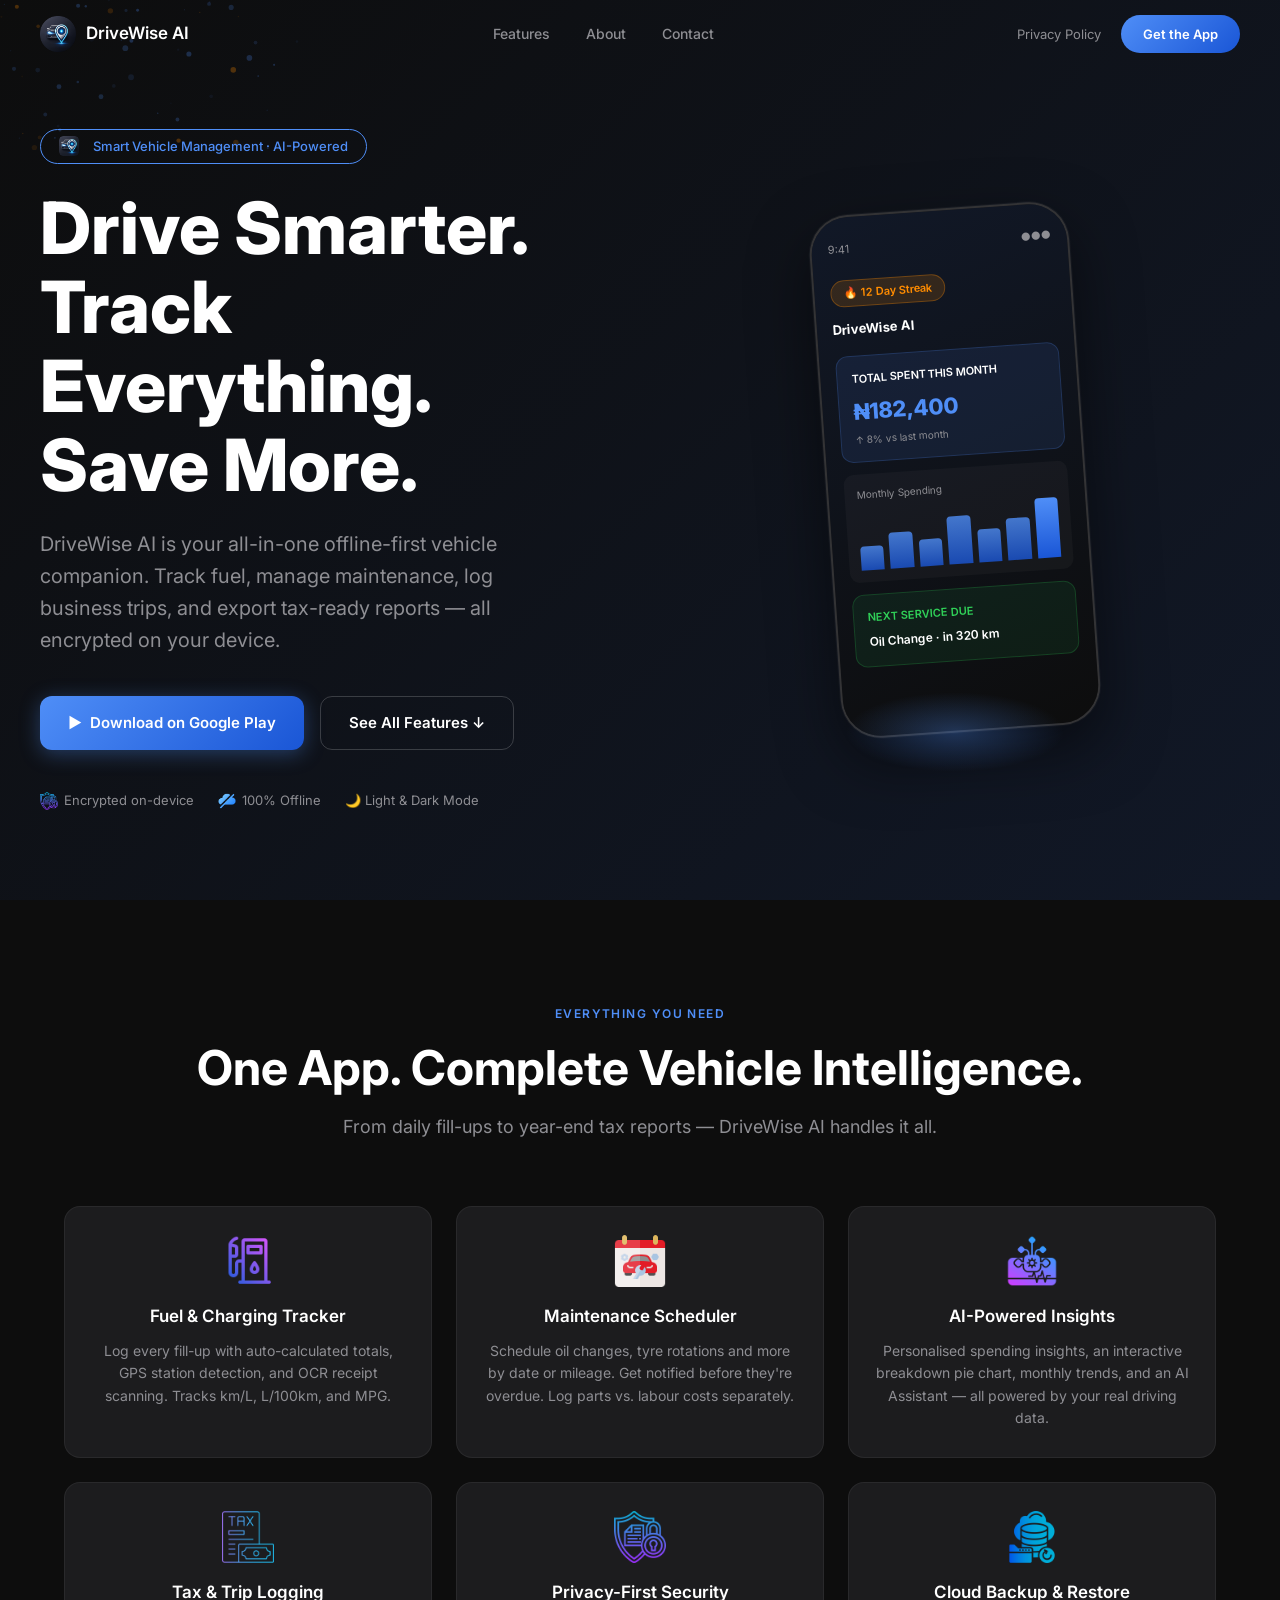
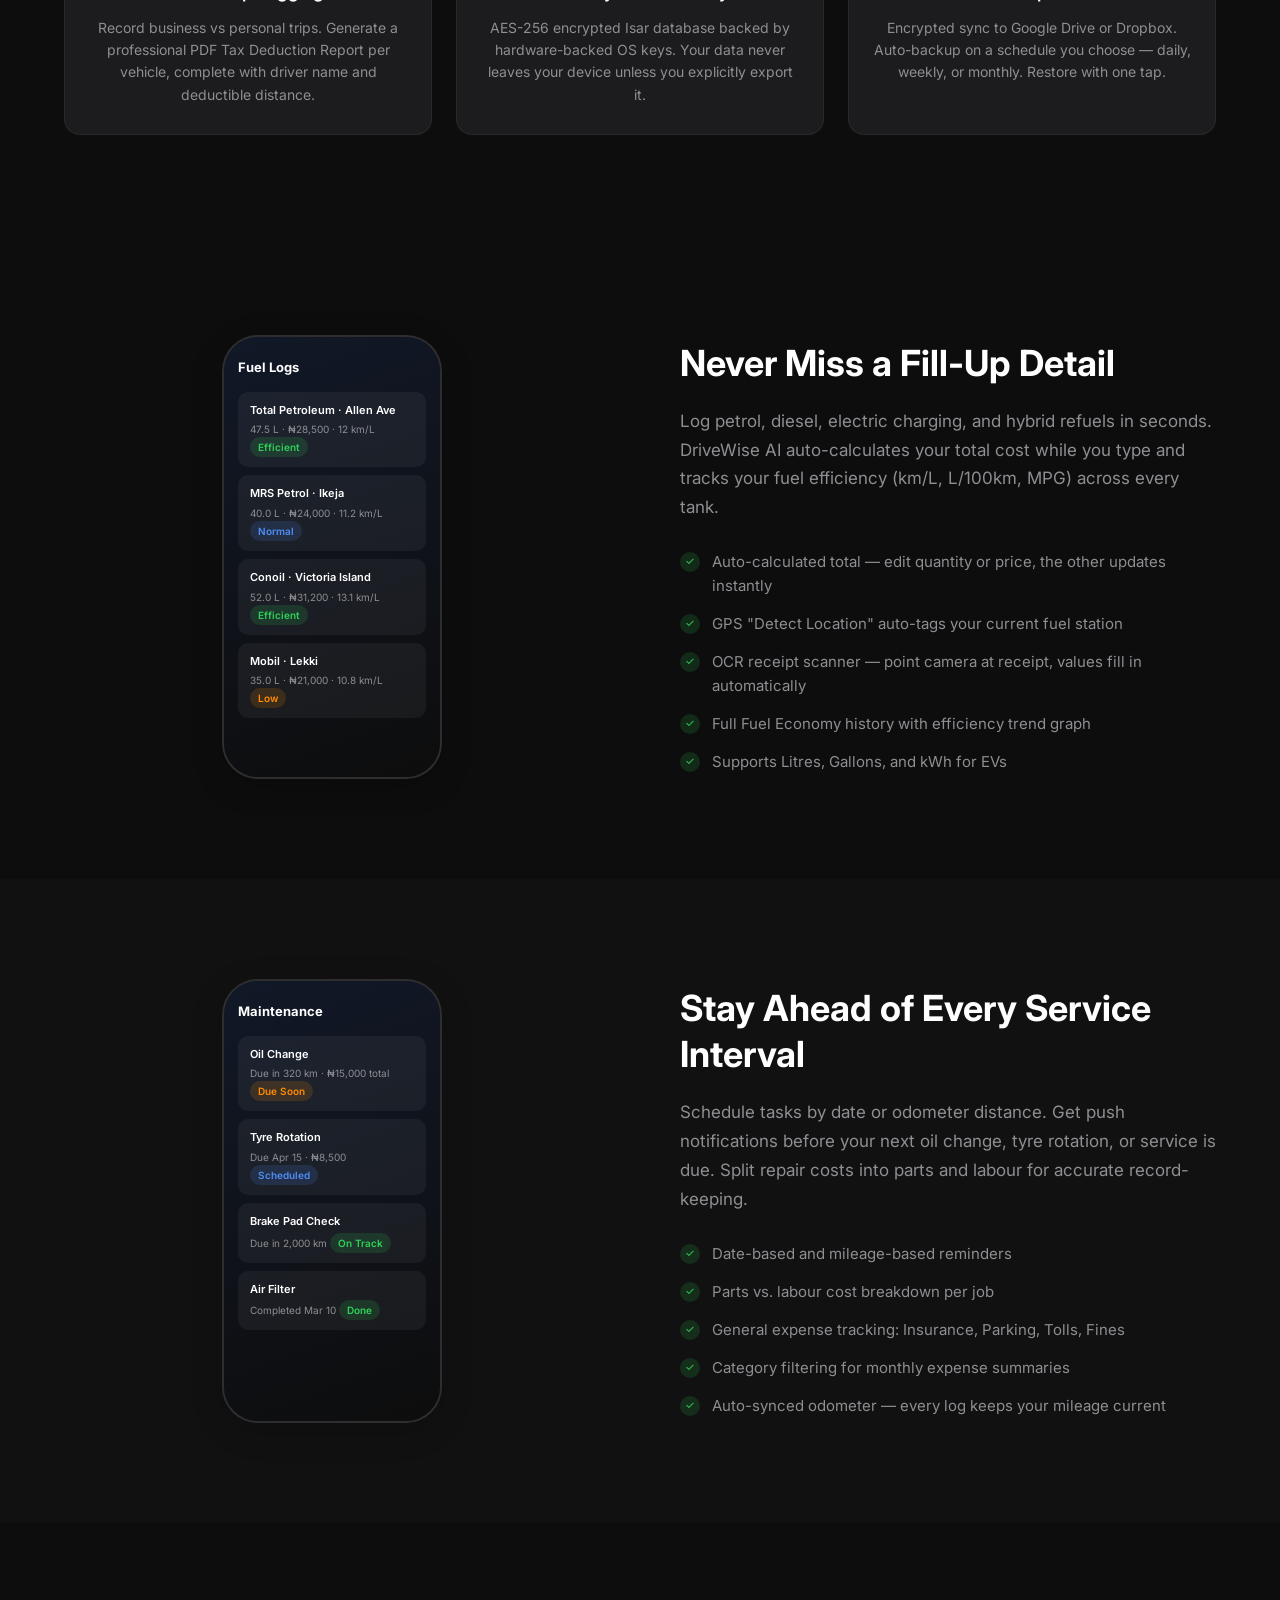
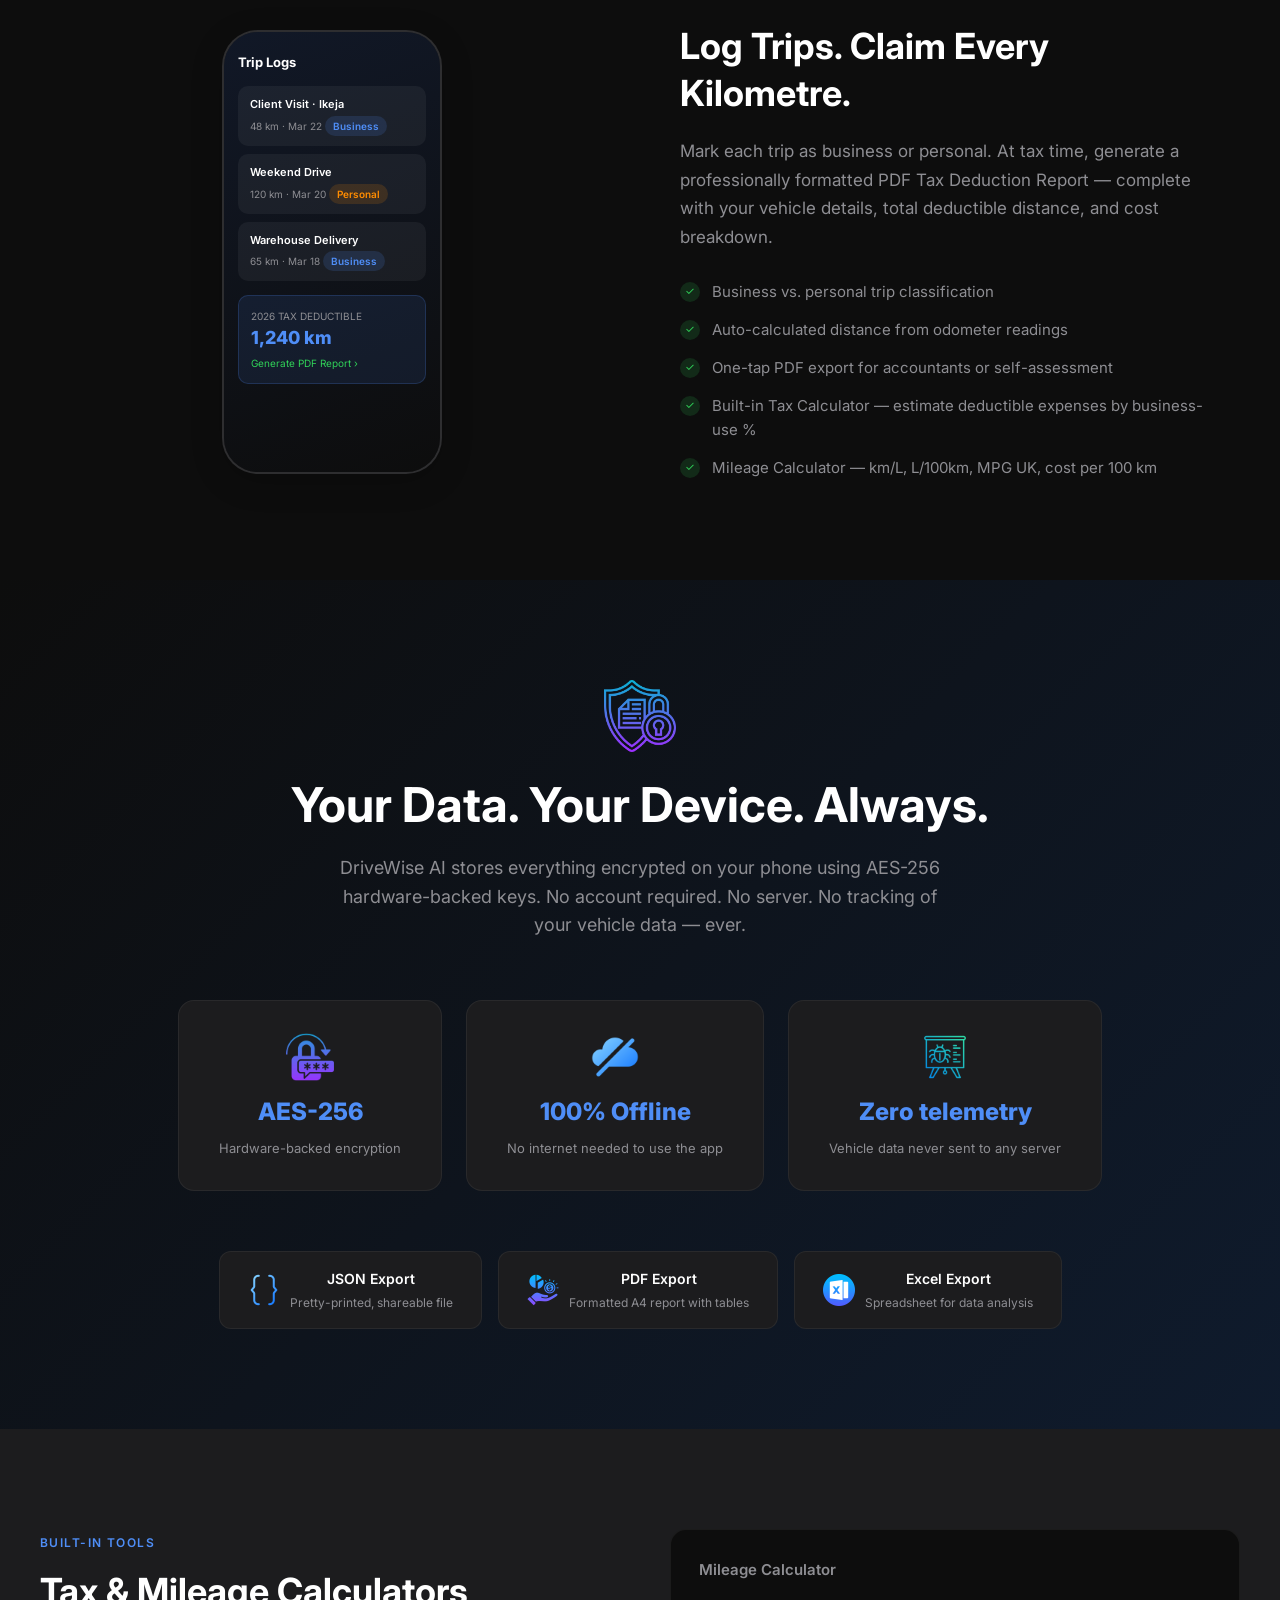
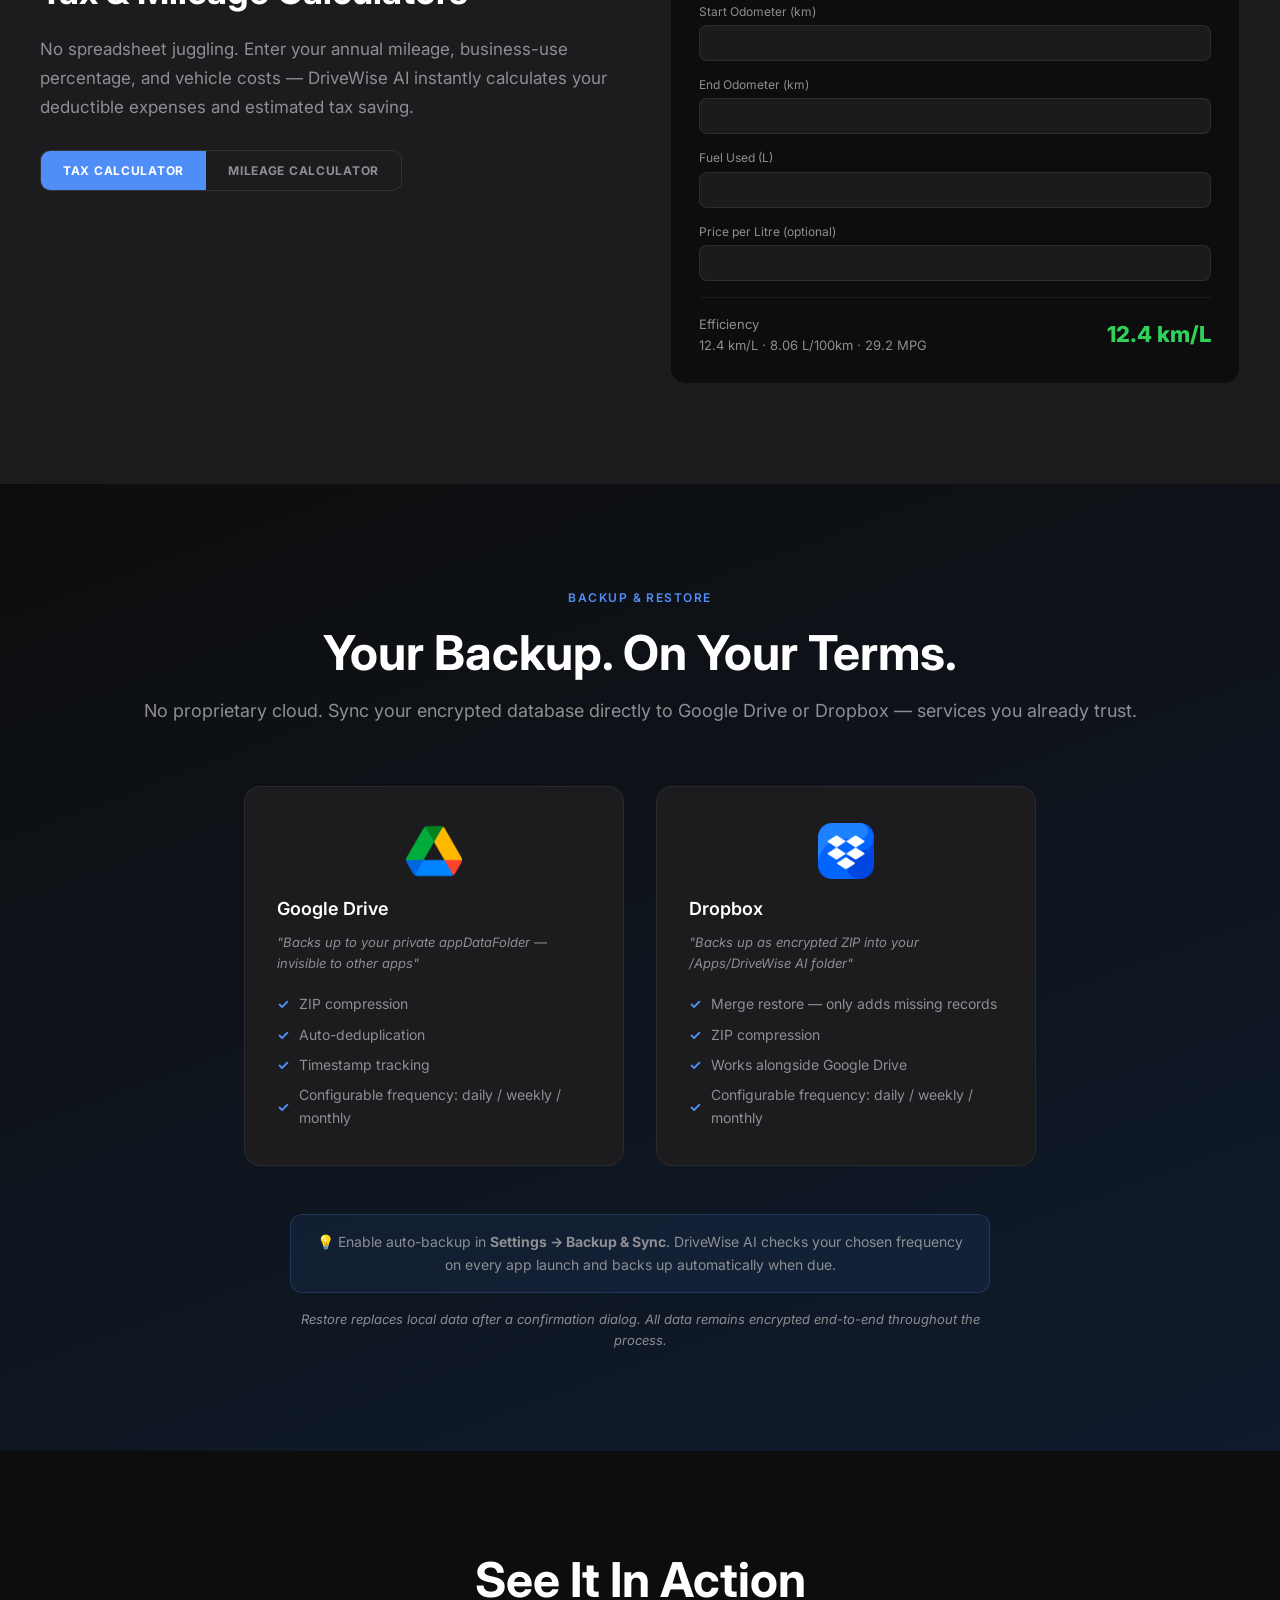
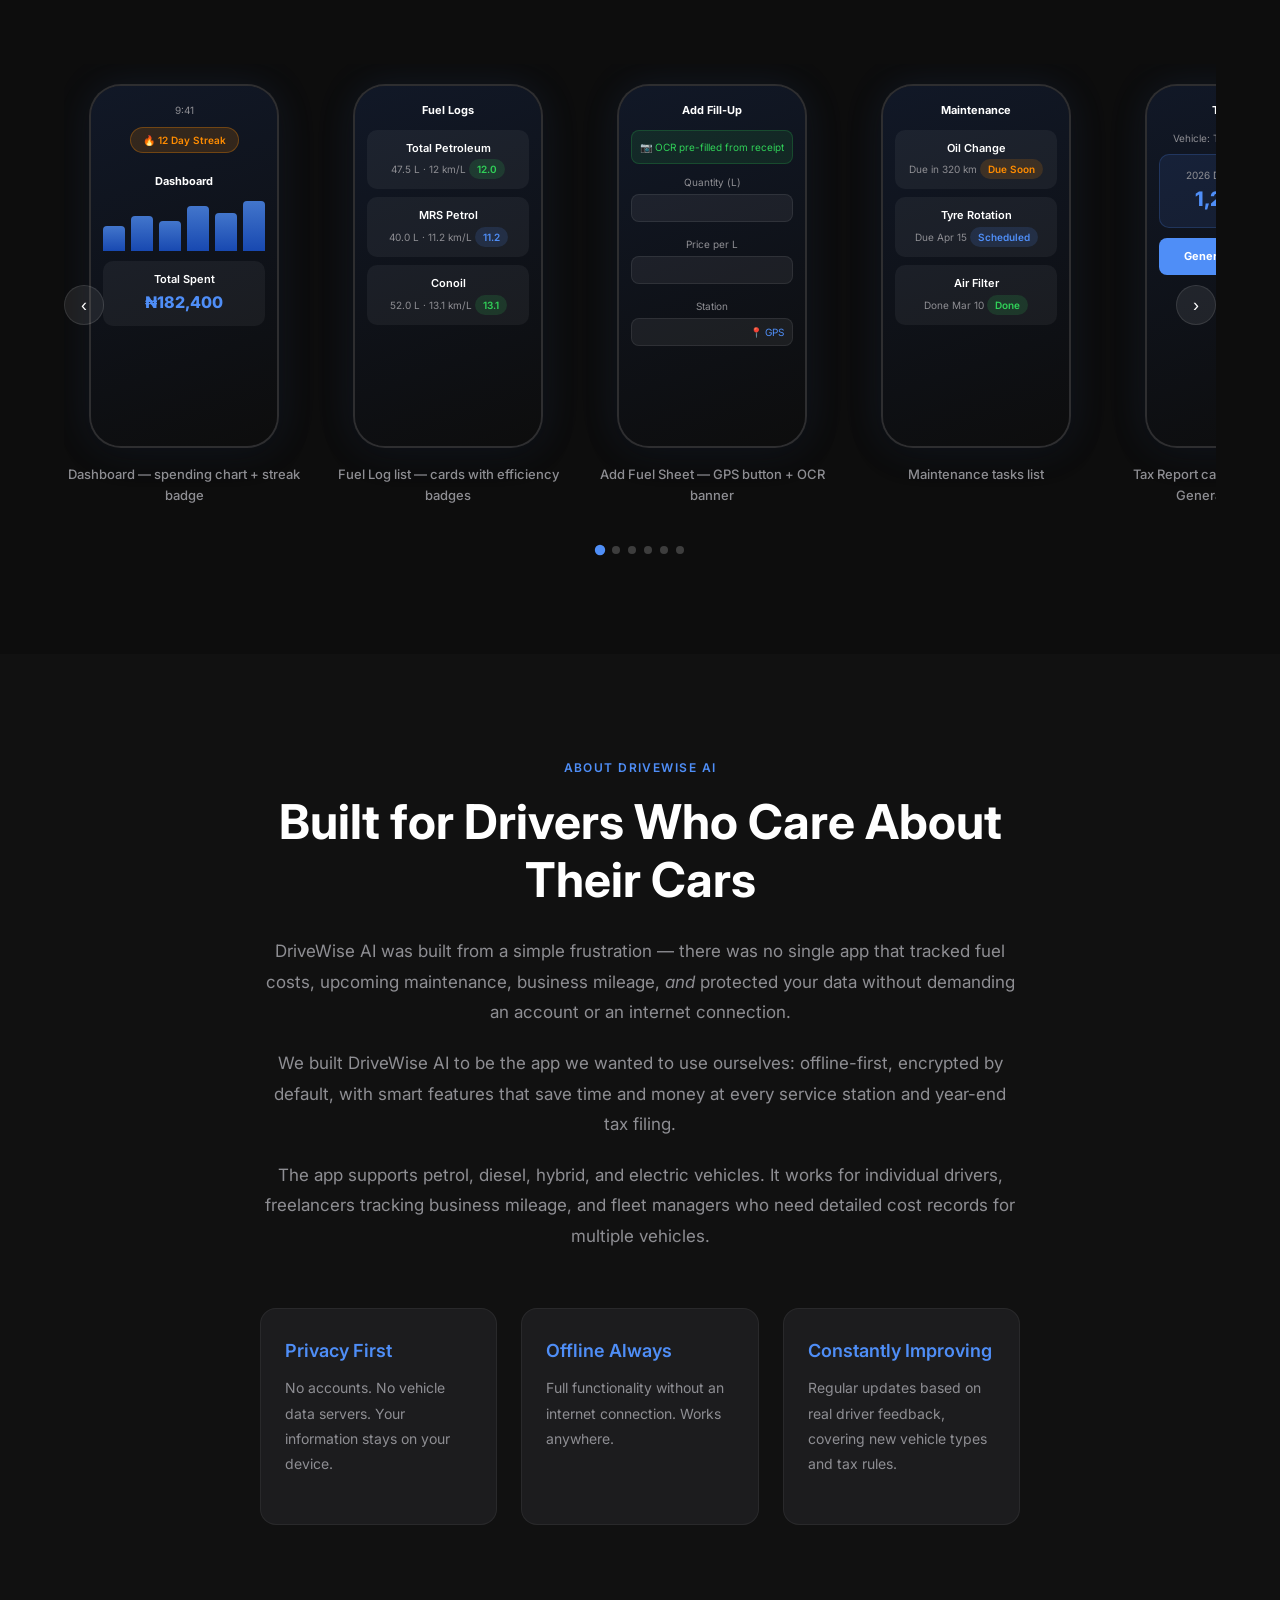
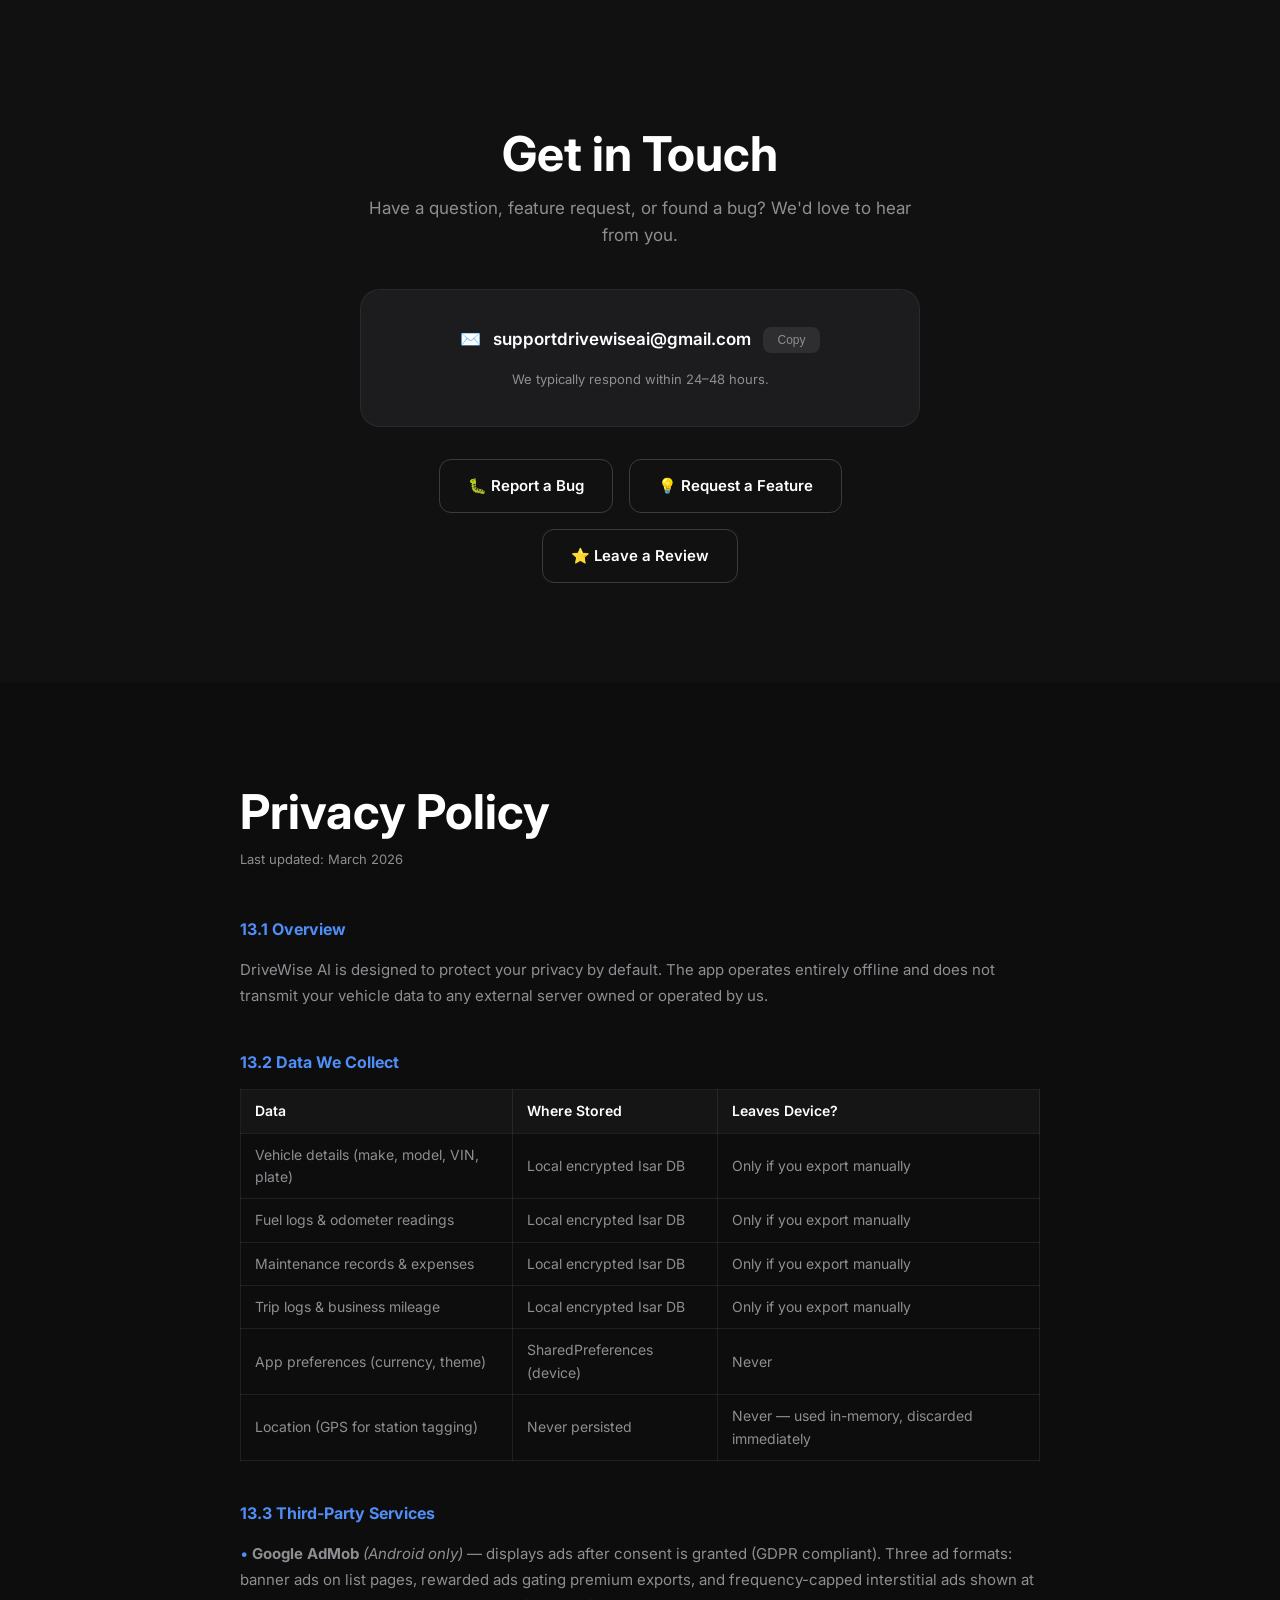
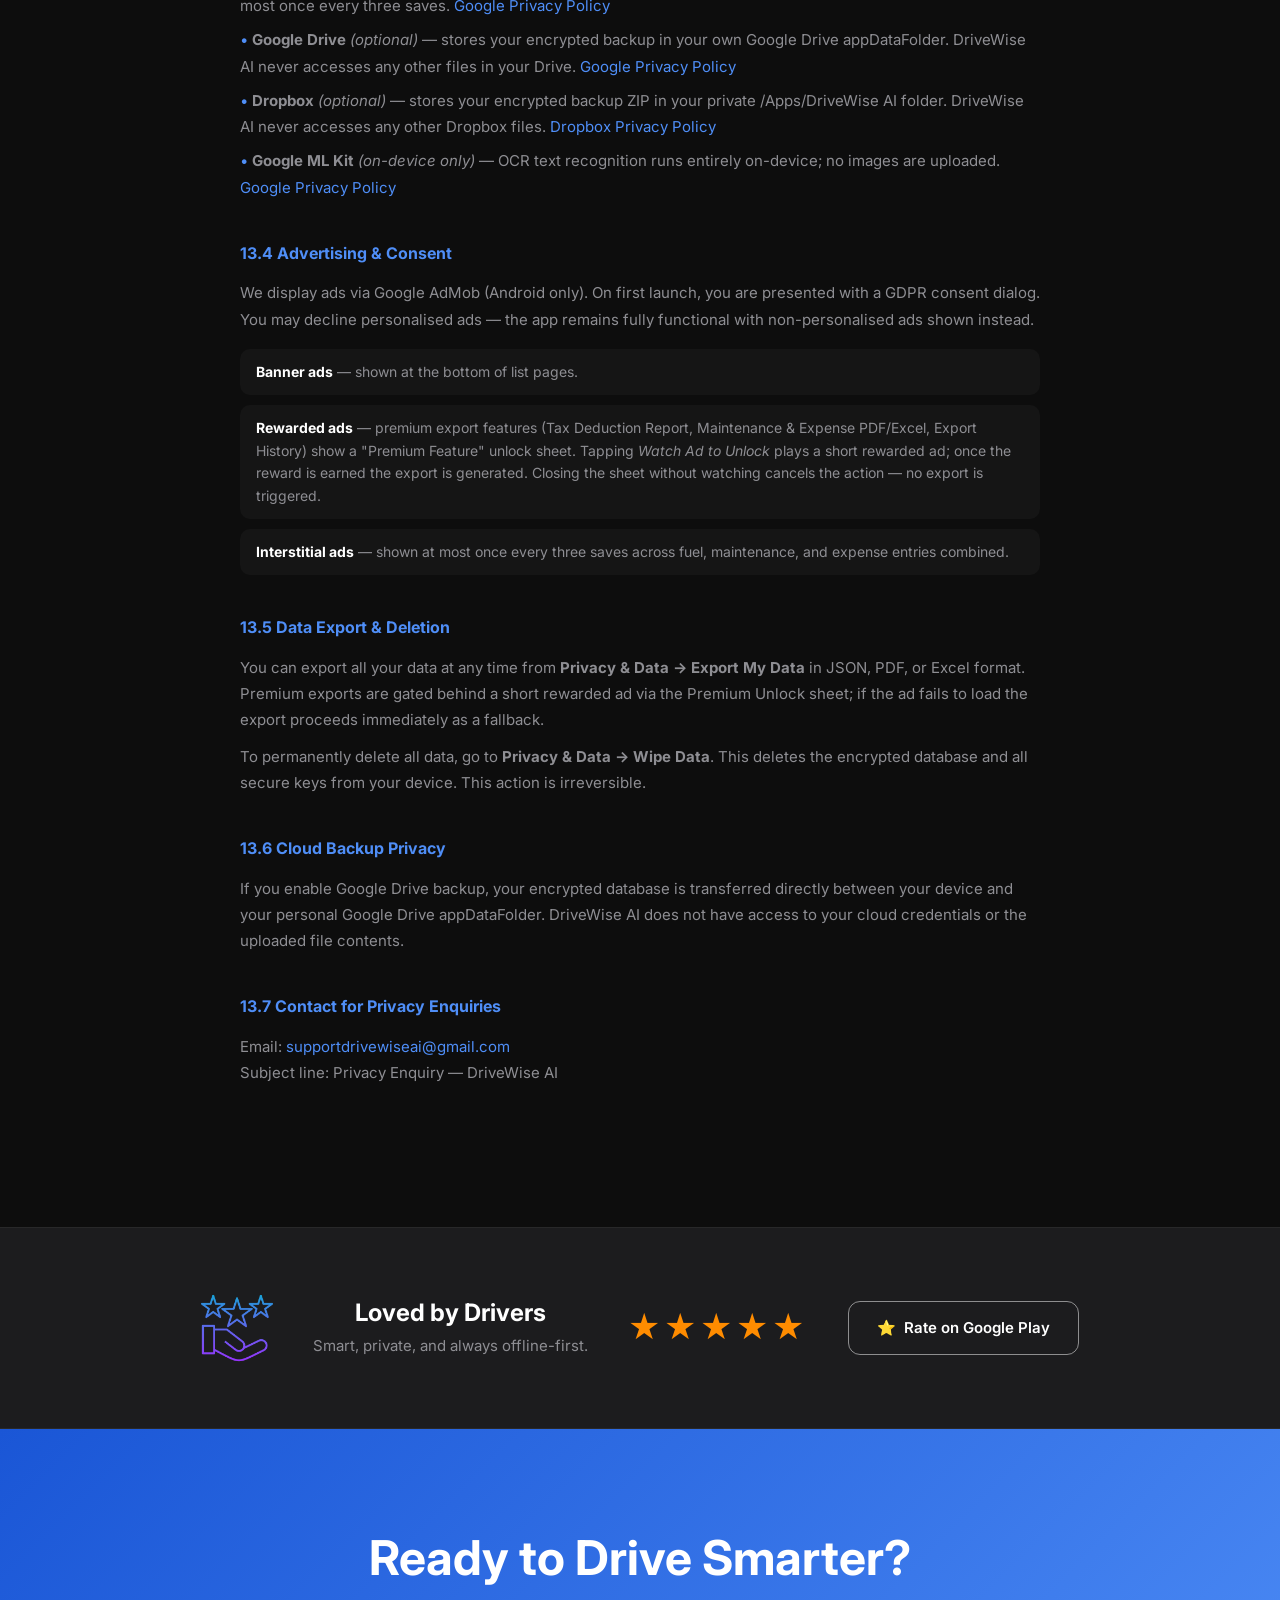
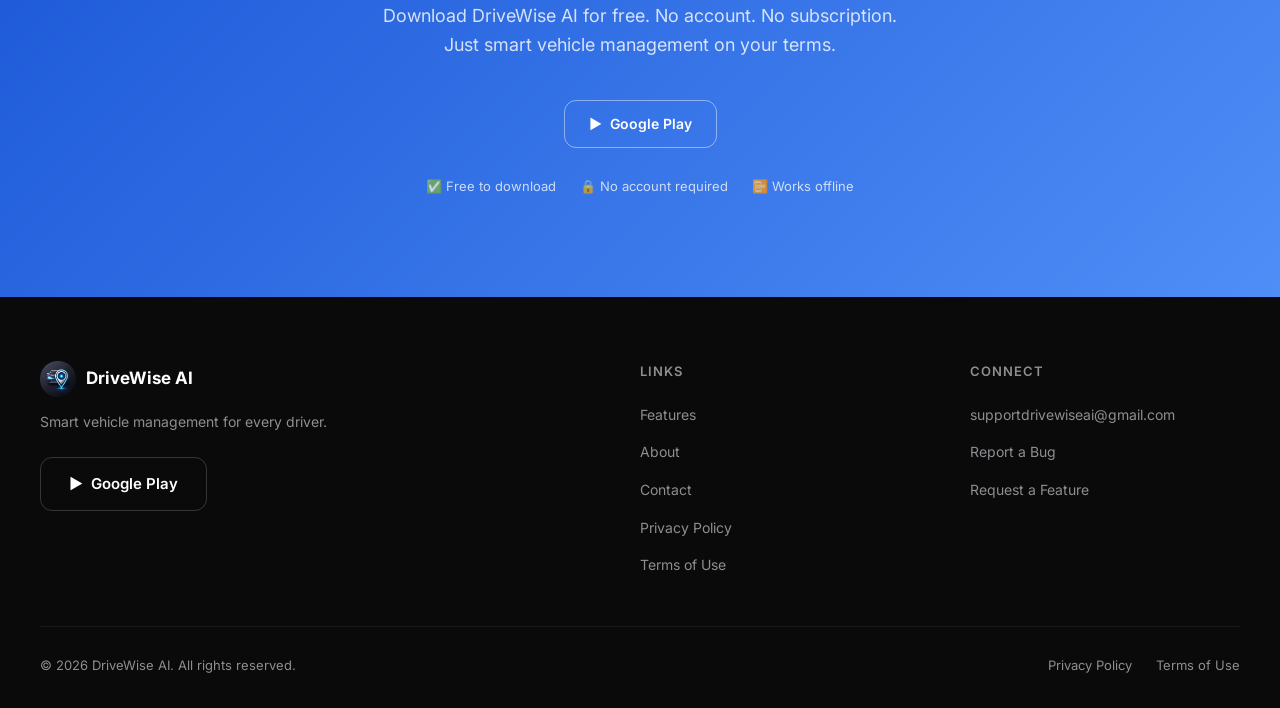
==== commit 93d0b69b: "new fix new fix" ====
--- a/index.html
+++ b/index.html
@@ -9,6 +9,13 @@
   <meta property="og:description" content="Encrypted vehicle tracker. Fuel logs, maintenance reminders, tax trip reports, and cloud backup — all offline, all private." />
   <meta property="og:image" content="/assets/og-preview.png" />
   <meta name="theme-color" content="#4F8EF7" />
+
+  <!-- Favicon setup -->
+  <link rel="icon" href="/assets/circle_splash.png" />
+  <link rel="icon" type="image/png" sizes="32x32" href="/assets/circle_splash.png" />
+  <link rel="icon" type="image/png" sizes="16x16" href="/assets/circle_splash.png" />
+  <link rel="apple-touch-icon" sizes="180x180" href="/assets/circle_splash.png" />
+
   <link rel="preconnect" href="https://fonts.googleapis.com" />
   <link rel="preconnect" href="https://fonts.gstatic.com" crossorigin />
   <link href="https://fonts.googleapis.com/css2?family=Inter:wght@400;500;600;700;800&display=swap" rel="stylesheet" />
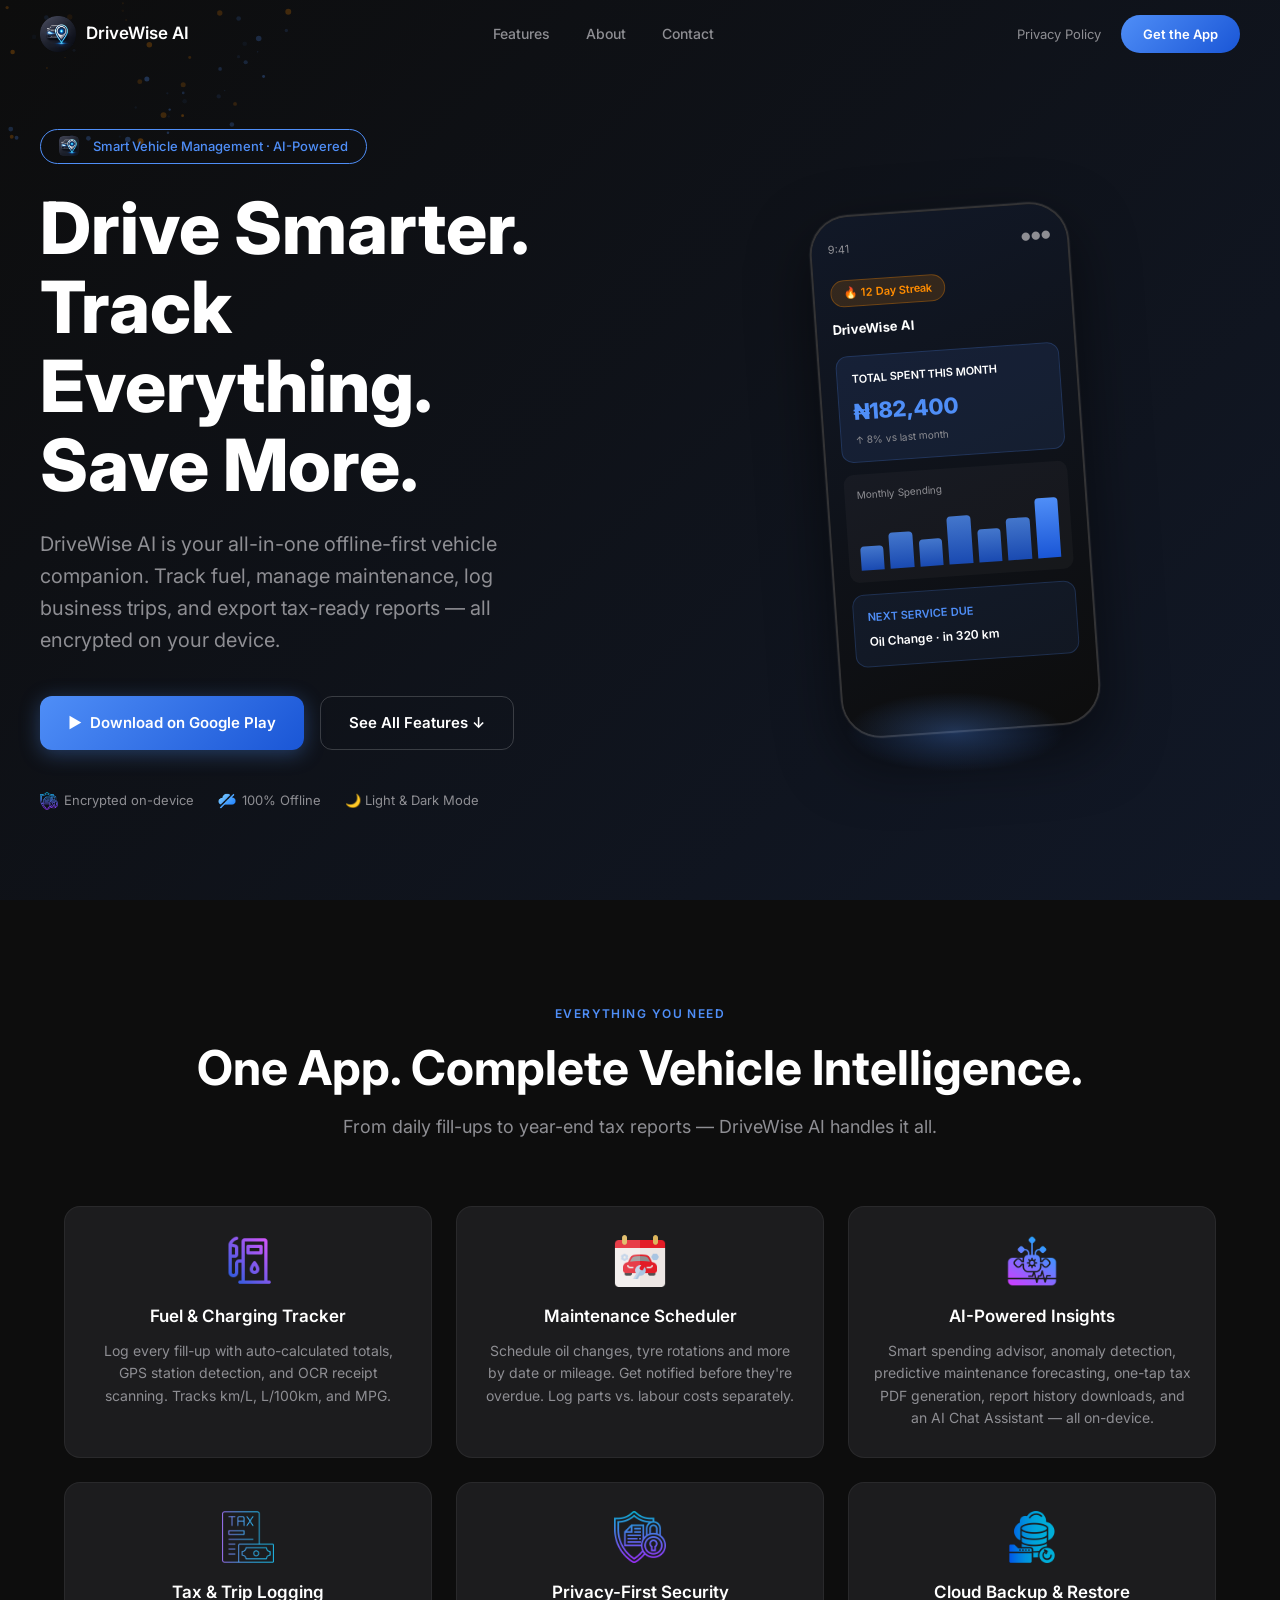
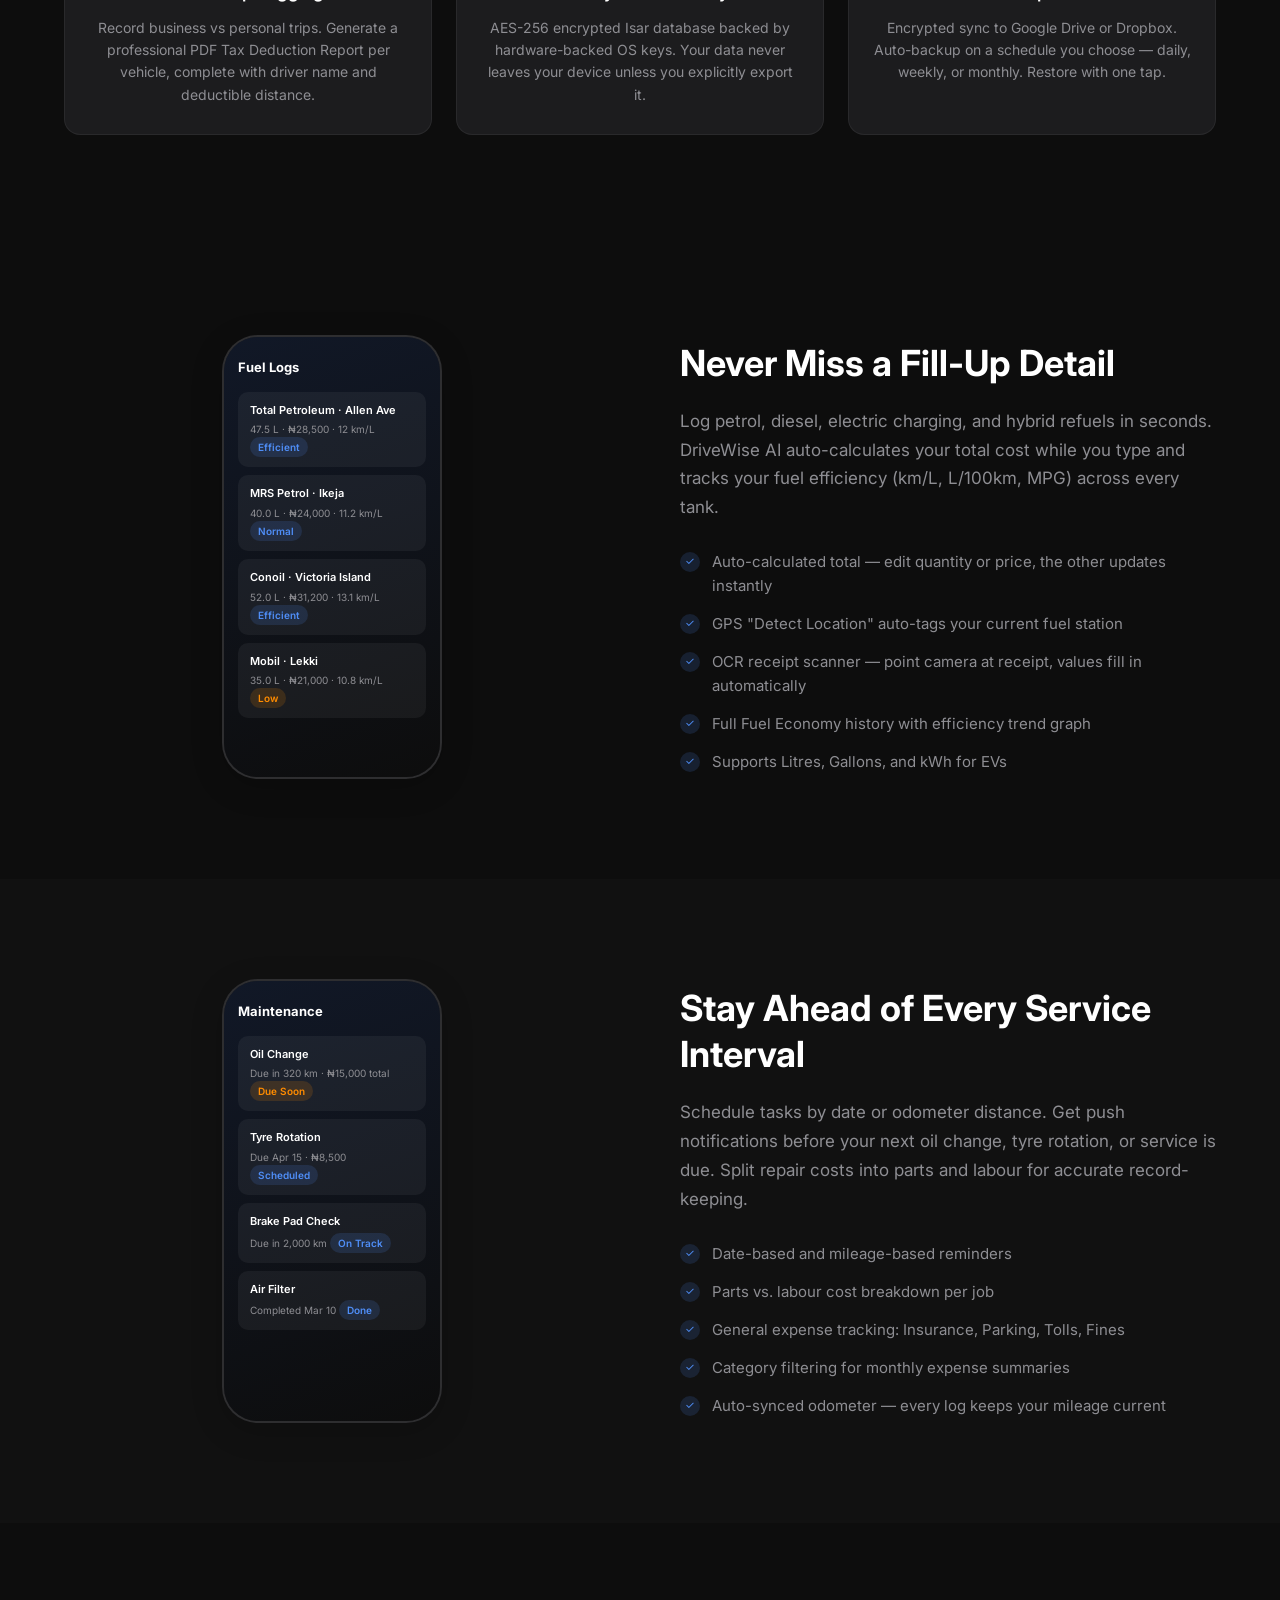
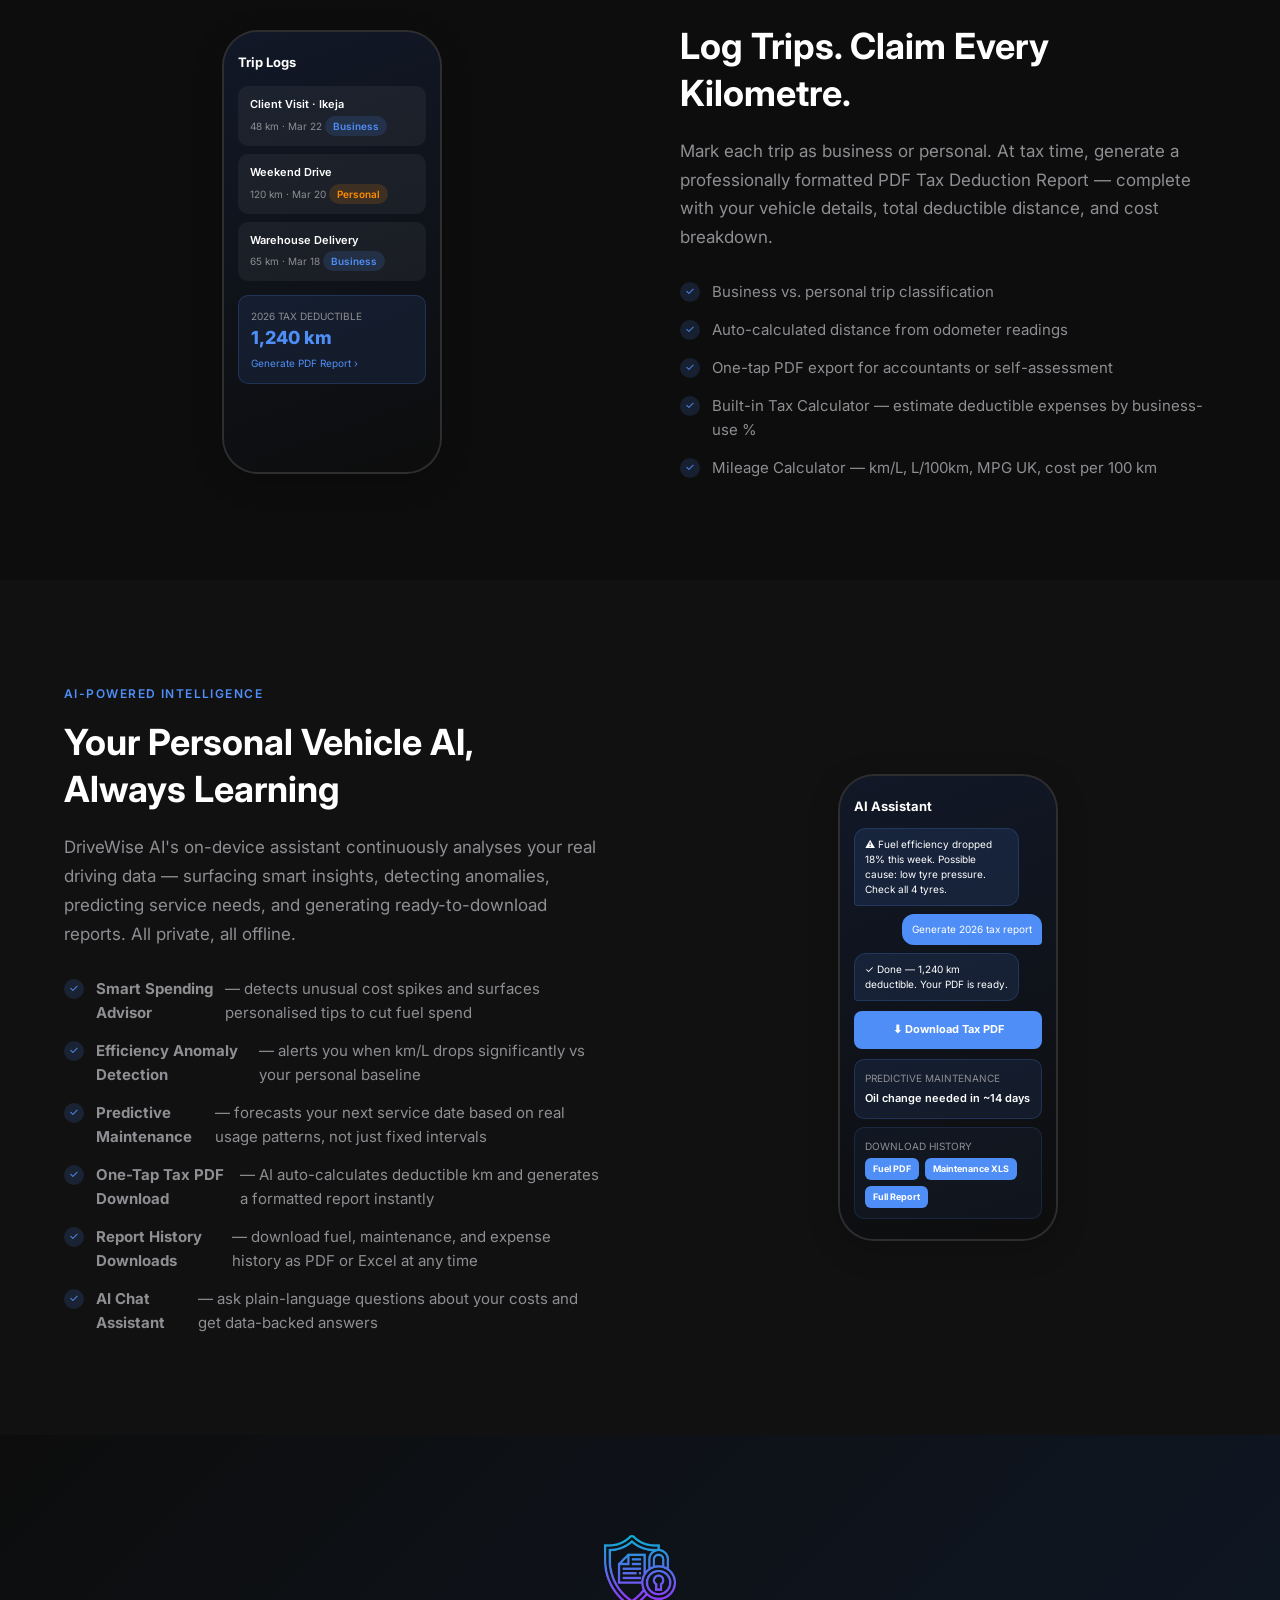
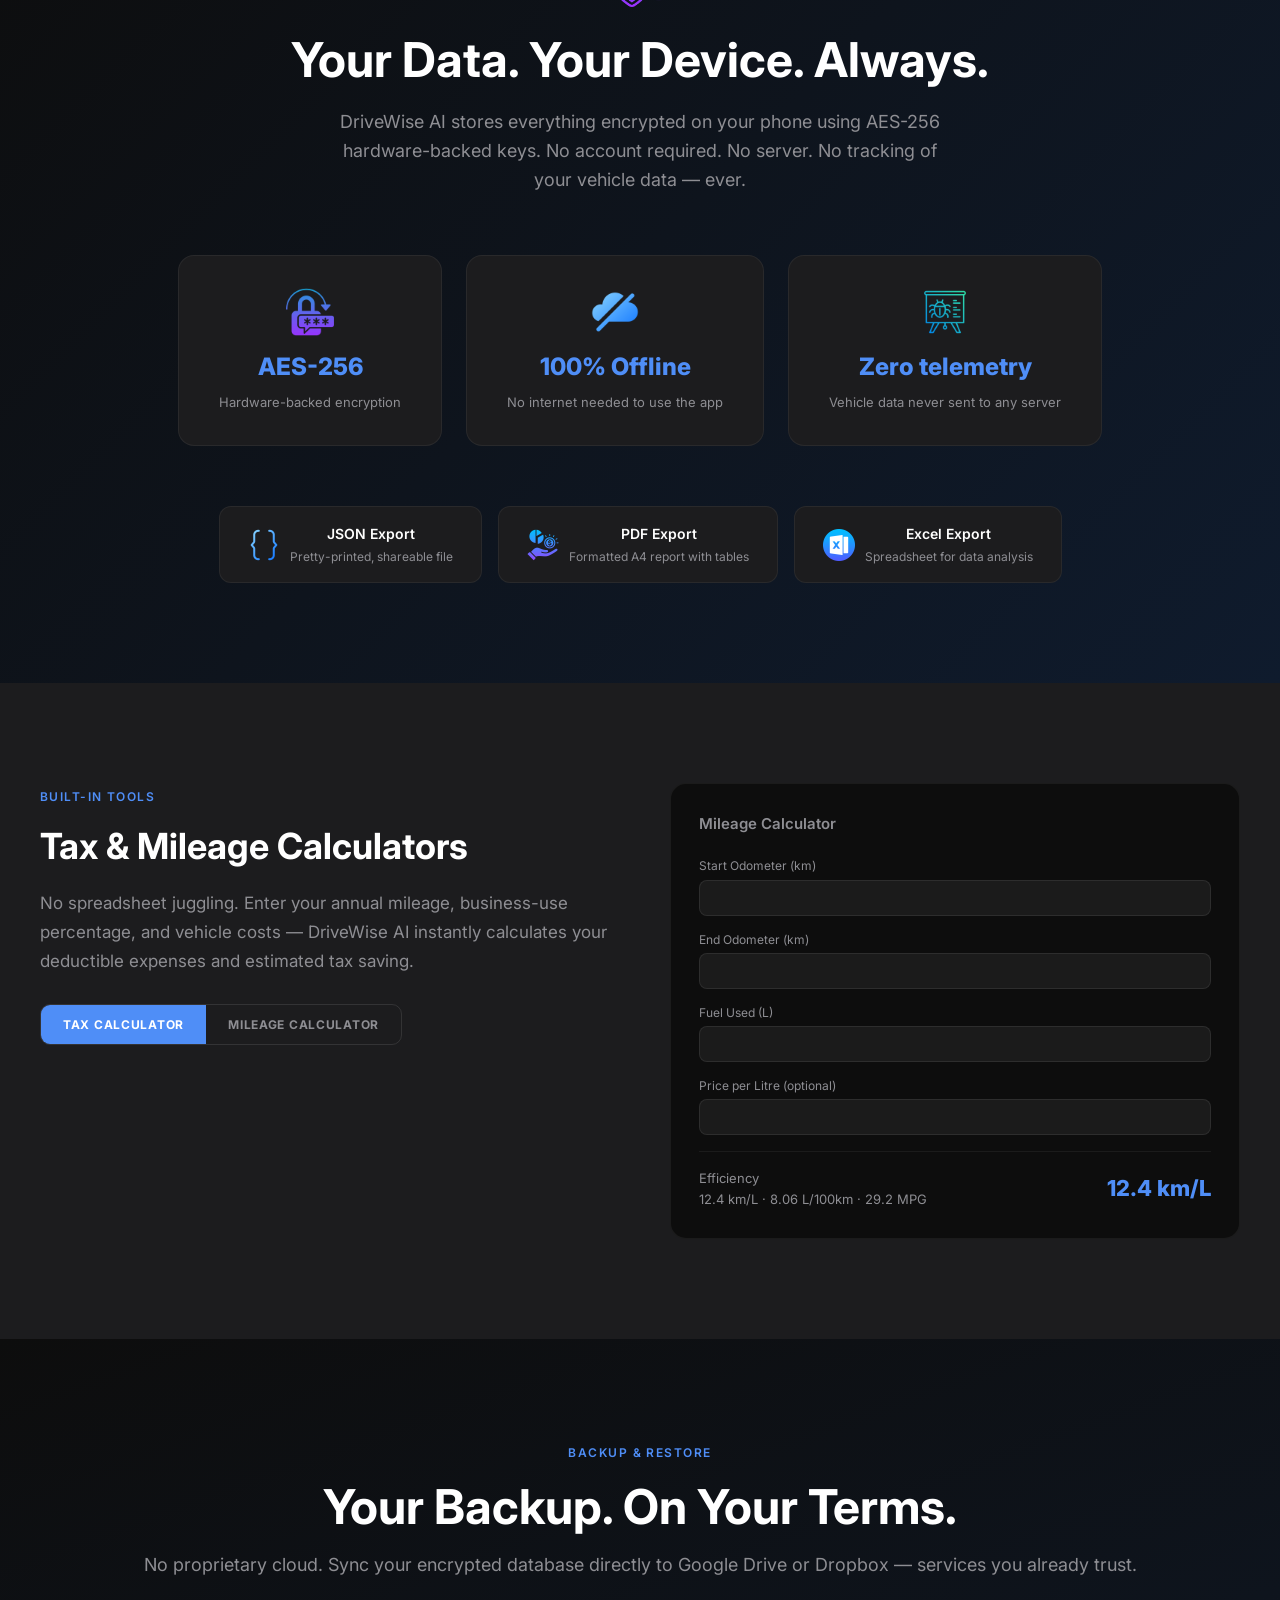
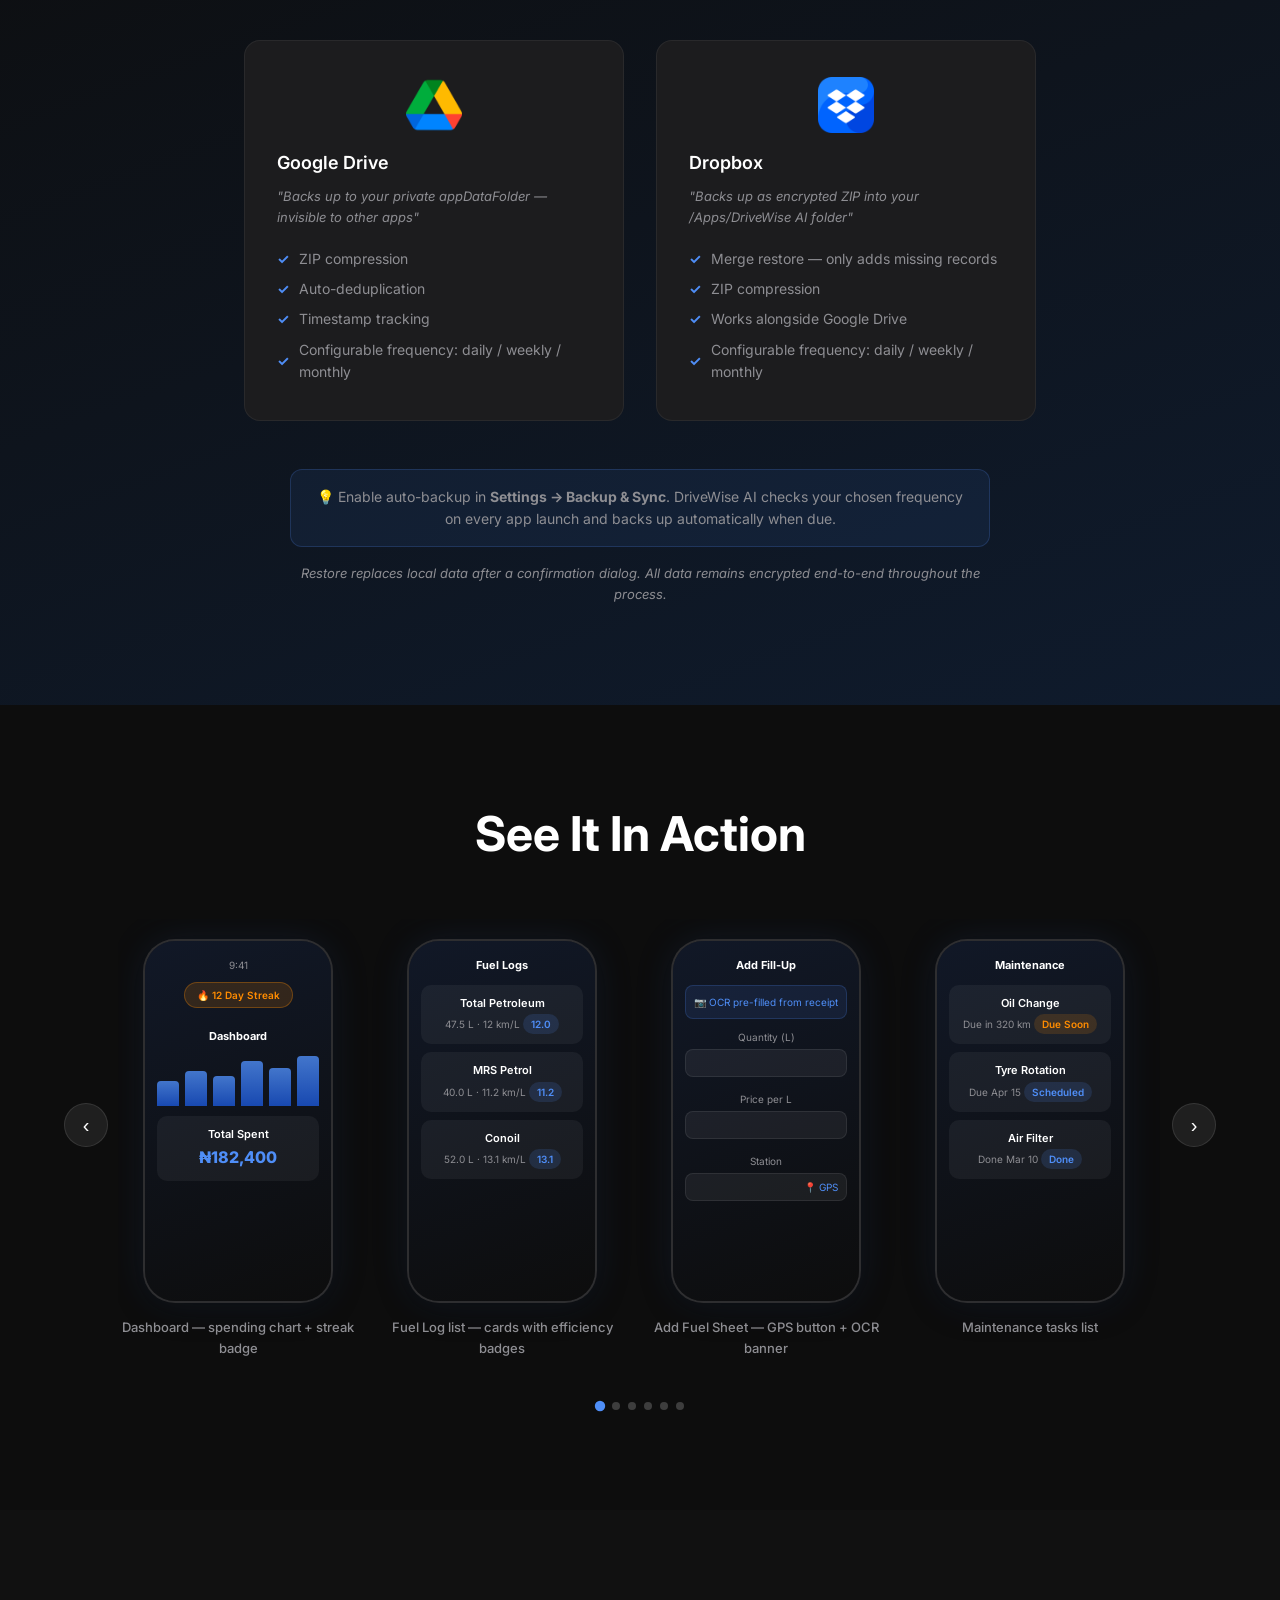
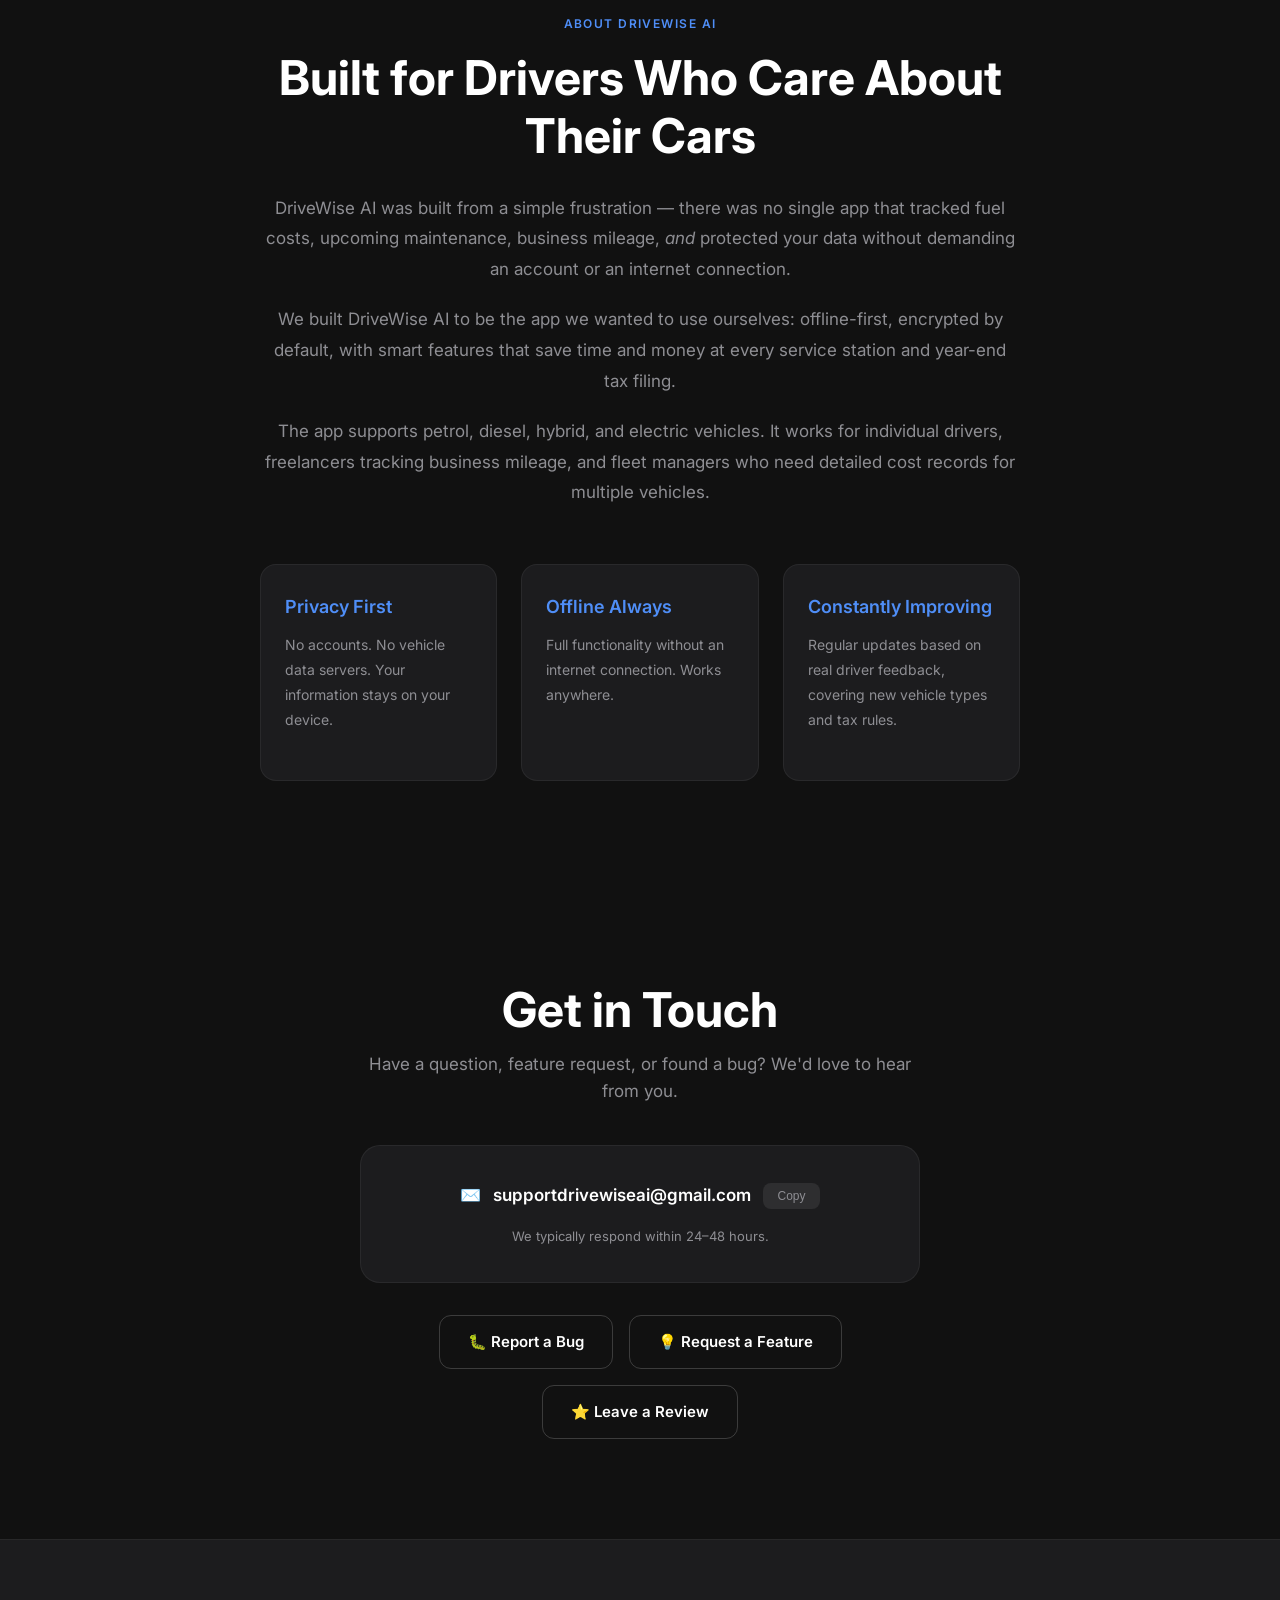
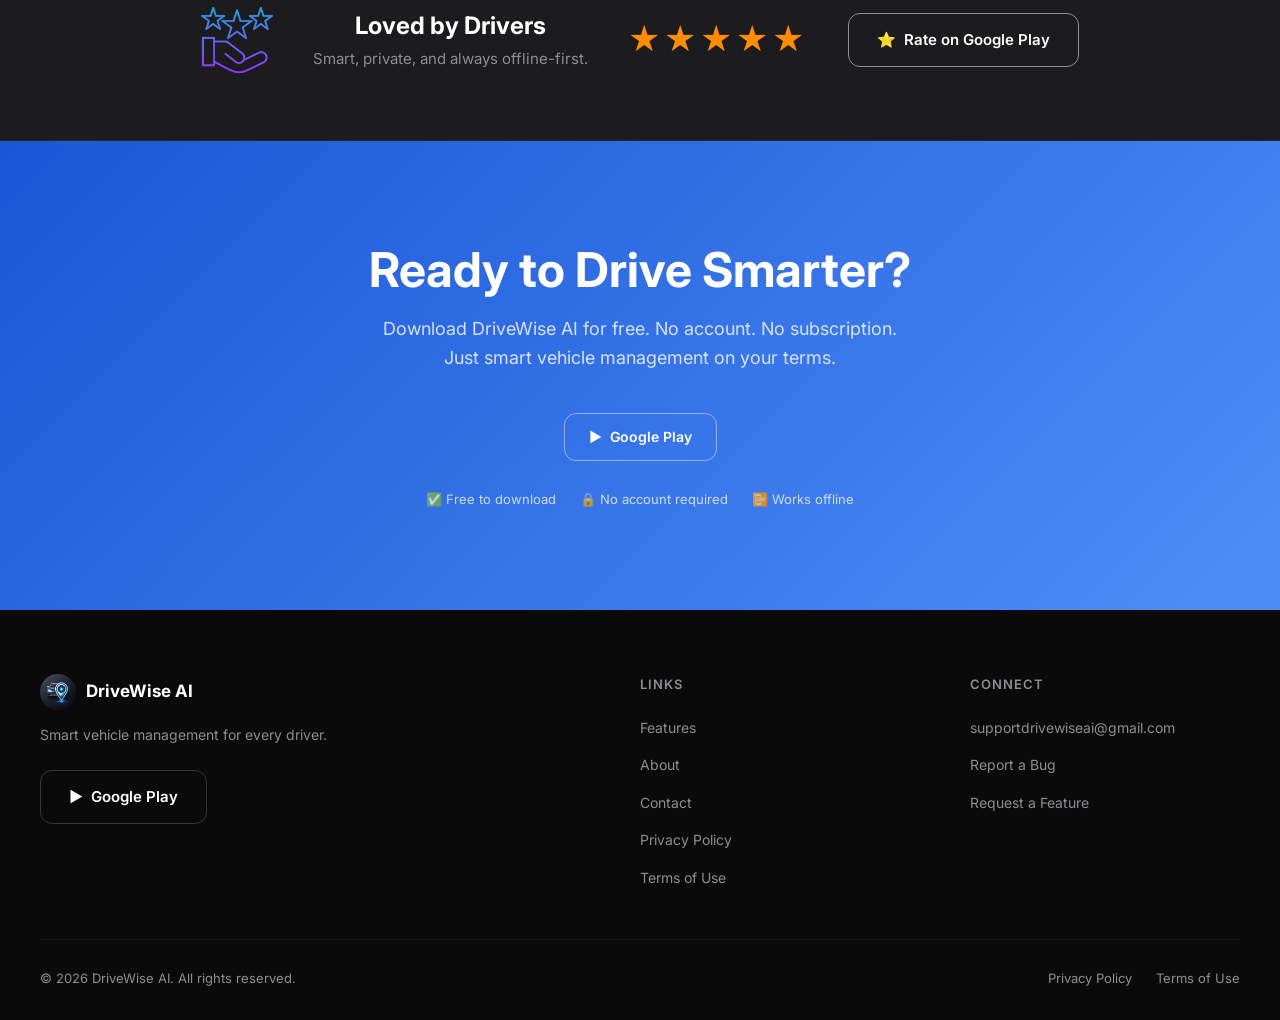
==== commit 03ee7633: "new fix new fix" ====
--- a/index.html
+++ b/index.html
@@ -41,7 +41,7 @@
     </ul>
 
     <div class="nav-right">
-      <a href="/privacy" class="nav-privacy-link">Privacy Policy</a>
+      <a href="/privacy-policy" class="nav-privacy-link">Privacy Policy</a>
       <a href="https://play.google.com/store/apps/details?id=com.drivewiseai"
          class="btn-get-app"
          target="_blank"
@@ -60,7 +60,7 @@
   <a href="#features"      onclick="closeMobileMenu()">Features</a>
   <a href="#about"         onclick="closeMobileMenu()">About</a>
   <a href="#contact"       onclick="closeMobileMenu()">Contact</a>
-  <a href="/privacy" onclick="closeMobileMenu()">Privacy Policy</a>
+  <a href="/privacy-policy" onclick="closeMobileMenu()">Privacy Policy</a>
   <a href="https://play.google.com/store/apps/details?id=com.drivewiseai"
      class="btn btn-primary"
      target="_blank"
@@ -138,7 +138,7 @@
                 <div class="phone-bar" style="height:100%;opacity:1"></div>
               </div>
             </div>
-            <div class="phone-card-mock" style="margin-top:12px;background:rgba(48,209,88,0.08);border-color:rgba(48,209,88,0.2)">
+            <div class="phone-card-mock" style="margin-top:12px;background:rgba(79,142,247,0.08);border-color:rgba(79,142,247,0.2)">
               <div class="phone-card-title" style="color:var(--success)">NEXT SERVICE DUE</div>
               <div style="font-size:12px;font-weight:600;">Oil Change · in 320 km</div>
             </div>
@@ -175,7 +175,7 @@
       <article class="card feature-card fade-up" style="transition-delay:0.2s">
         <img src="assets/telemetry.png" class="feature-icon" alt="" aria-hidden="true" />
         <h4>AI-Powered Insights</h4>
-        <p>Personalised spending insights, an interactive breakdown pie chart, monthly trends, and an AI Assistant — all powered by your real driving data.</p>
+        <p>Smart spending advisor, anomaly detection, predictive maintenance forecasting, one-tap tax PDF generation, report history downloads, and an AI Chat Assistant — all on-device.</p>
       </article>
       <article class="card feature-card fade-up" style="transition-delay:0.3s">
         <img src="assets/tax.png" class="feature-icon" alt="" aria-hidden="true" />
@@ -346,6 +346,57 @@
 
 
 <!-- =========================================================
+     6B. DEEP-DIVE 4 — AI INTELLIGENCE SPOTLIGHT
+     ========================================================= -->
+<section class="deep-dive deep-dive--alt" aria-labelledby="ai-heading">
+  <div class="dive-inner">
+    <div class="dive-content fade-up">
+      <span class="label-pill">AI-POWERED INTELLIGENCE</span>
+      <h3 id="ai-heading">Your Personal Vehicle AI, Always Learning</h3>
+      <p>
+        DriveWise AI's on-device assistant continuously analyses your real driving data — surfacing
+        smart insights, detecting anomalies, predicting service needs, and generating
+        ready-to-download reports. All private, all offline.
+      </p>
+      <ul class="dive-bullets" role="list">
+        <li class="dive-bullet"><span class="dive-bullet-check" aria-hidden="true">✓</span><strong>Smart Spending Advisor</strong> — detects unusual cost spikes and surfaces personalised tips to cut fuel spend</li>
+        <li class="dive-bullet"><span class="dive-bullet-check" aria-hidden="true">✓</span><strong>Efficiency Anomaly Detection</strong> — alerts you when km/L drops significantly vs your personal baseline</li>
+        <li class="dive-bullet"><span class="dive-bullet-check" aria-hidden="true">✓</span><strong>Predictive Maintenance</strong> — forecasts your next service date based on real usage patterns, not just fixed intervals</li>
+        <li class="dive-bullet"><span class="dive-bullet-check" aria-hidden="true">✓</span><strong>One-Tap Tax PDF Download</strong> — AI auto-calculates deductible km and generates a formatted report instantly</li>
+        <li class="dive-bullet"><span class="dive-bullet-check" aria-hidden="true">✓</span><strong>Report History Downloads</strong> — download fuel, maintenance, and expense history as PDF or Excel at any time</li>
+        <li class="dive-bullet"><span class="dive-bullet-check" aria-hidden="true">✓</span><strong>AI Chat Assistant</strong> — ask plain-language questions about your costs and get data-backed answers</li>
+      </ul>
+    </div>
+    <div class="dive-phone fade-up" aria-hidden="true">
+      <div class="dive-phone-frame">
+        <div class="dive-phone-screen">
+          <div style="font-size:13px;font-weight:700;margin-bottom:12px;">AI Assistant</div>
+          <div class="ai-chat">
+            <div class="ai-msg ai-msg--bot">⚠️ Fuel efficiency dropped 18% this week. Possible cause: low tyre pressure. Check all 4 tyres.</div>
+            <div class="ai-msg ai-msg--user">Generate 2026 tax report</div>
+            <div class="ai-msg ai-msg--bot">✓ Done — 1,240 km deductible. Your PDF is ready.</div>
+          </div>
+          <div style="background:var(--primary);border-radius:8px;padding:10px;text-align:center;font-size:11px;font-weight:700;margin-top:10px;cursor:default;">⬇ Download Tax PDF</div>
+          <div style="margin-top:10px;background:rgba(79,142,247,0.1);border:1px solid rgba(79,142,247,0.2);border-radius:10px;padding:10px;">
+            <div style="font-size:10px;color:var(--text-secondary);margin-bottom:4px;">PREDICTIVE MAINTENANCE</div>
+            <div style="font-size:11px;font-weight:600;">Oil change needed in ~14 days</div>
+          </div>
+          <div style="margin-top:8px;background:rgba(79,142,247,0.06);border:1px solid rgba(79,142,247,0.15);border-radius:10px;padding:10px;">
+            <div style="font-size:10px;color:var(--text-secondary);margin-bottom:4px;">DOWNLOAD HISTORY</div>
+            <div style="display:flex;gap:6px;flex-wrap:wrap;">
+              <span style="background:var(--primary);border-radius:6px;padding:4px 8px;font-size:9px;font-weight:700;">Fuel PDF</span>
+              <span style="background:var(--primary);border-radius:6px;padding:4px 8px;font-size:9px;font-weight:700;">Maintenance XLS</span>
+              <span style="background:var(--primary);border-radius:6px;padding:4px 8px;font-size:9px;font-weight:700;">Full Report</span>
+            </div>
+          </div>
+        </div>
+      </div>
+    </div>
+  </div>
+</section>
+
+
+<!-- =========================================================
      7. PRIVACY & SECURITY
      ========================================================= -->
 <section id="privacy-section" aria-labelledby="privacy-sec-heading">
@@ -506,8 +557,8 @@
       <h2 id="screenshots-heading">See It In Action</h2>
     </div>
 
-    <div class="carousel-outer" aria-label="App screenshots carousel" role="region">
-      <button class="carousel-btn carousel-btn--prev" aria-label="Previous slide" id="carousel-prev">‹</button>
+    <div class="carousel-wrapper" role="region" aria-label="App screenshots carousel">
+      <div class="carousel-outer">
       <div class="carousel-track" id="carousel-track" role="list">
 
         <div class="carousel-slide" role="listitem">
@@ -548,7 +599,7 @@
           <div class="carousel-phone">
             <div class="carousel-screen">
               <div style="font-size:11px;font-weight:700;margin-bottom:10px;">Add Fill-Up</div>
-              <div style="background:rgba(48,209,88,0.1);border:1px solid rgba(48,209,88,0.2);border-radius:8px;padding:8px;font-size:10px;margin-bottom:10px;color:var(--success);">📷 OCR pre-filled from receipt</div>
+              <div style="background:rgba(79,142,247,0.1);border:1px solid rgba(79,142,247,0.2);border-radius:8px;padding:8px;font-size:10px;margin-bottom:10px;color:var(--primary);">📷 OCR pre-filled from receipt</div>
               <div class="calc-field"><label style="font-size:10px;">Quantity (L)</label><div class="calc-field-bar" style="height:28px;"></div></div>
               <div class="calc-field"><label style="font-size:10px;">Price per L</label><div class="calc-field-bar" style="height:28px;"></div></div>
               <div class="calc-field"><label style="font-size:10px;">Station</label><div style="height:28px;background:rgba(255,255,255,0.06);border-radius:8px;border:1px solid rgba(255,255,255,0.08);display:flex;align-items:center;justify-content:flex-end;padding-right:8px;"><span style="font-size:10px;color:var(--primary);">📍 GPS</span></div></div>
@@ -601,10 +652,13 @@
         </div>
 
       </div>
-      <button class="carousel-btn carousel-btn--next" aria-label="Next slide" id="carousel-next">›</button>
-    </div>
-
-    <div class="carousel-dots" role="tablist" aria-label="Carousel navigation" id="carousel-dots"></div>
+      </div>
+      <div class="carousel-nav">
+        <button class="carousel-btn carousel-btn--prev" aria-label="Previous slide" id="carousel-prev">&#8249;</button>
+        <div class="carousel-dots" role="tablist" aria-label="Carousel navigation" id="carousel-dots"></div>
+        <button class="carousel-btn carousel-btn--next" aria-label="Next slide" id="carousel-next">&#8250;</button>
+      </div>
+    </div>
   </div>
 </section>
 
@@ -684,76 +738,7 @@
 
 
 <!-- =========================================================
-     13. PRIVACY POLICY
-     ========================================================= -->
-<section id="privacy-policy" aria-labelledby="privacy-policy-heading">
-  <div class="privacy-policy-inner">
-    <h2 id="privacy-policy-heading" class="fade-up">Privacy Policy</h2>
-    <p class="privacy-policy-meta">Last updated: March 2026</p>
-
-    <div class="policy-section fade-up">
-      <h4>13.1 Overview</h4>
-      <p>DriveWise AI is designed to protect your privacy by default. The app operates entirely offline and does not transmit your vehicle data to any external server owned or operated by us.</p>
-    </div>
-
-    <div class="policy-section fade-up">
-      <h4>13.2 Data We Collect</h4>
-      <table class="policy-table" role="table">
-        <thead>
-          <tr><th>Data</th><th>Where Stored</th><th>Leaves Device?</th></tr>
-        </thead>
-        <tbody>
-          <tr><td>Vehicle details (make, model, VIN, plate)</td><td>Local encrypted Isar DB</td><td>Only if you export manually</td></tr>
-          <tr><td>Fuel logs &amp; odometer readings</td><td>Local encrypted Isar DB</td><td>Only if you export manually</td></tr>
-          <tr><td>Maintenance records &amp; expenses</td><td>Local encrypted Isar DB</td><td>Only if you export manually</td></tr>
-          <tr><td>Trip logs &amp; business mileage</td><td>Local encrypted Isar DB</td><td>Only if you export manually</td></tr>
-          <tr><td>App preferences (currency, theme)</td><td>SharedPreferences (device)</td><td>Never</td></tr>
-          <tr><td>Location (GPS for station tagging)</td><td>Never persisted</td><td>Never — used in-memory, discarded immediately</td></tr>
-        </tbody>
-      </table>
-    </div>
-
-    <div class="policy-section fade-up">
-      <h4>13.3 Third-Party Services</h4>
-      <ul role="list">
-        <li><strong>Google AdMob</strong> <em>(Android only)</em> — displays ads after consent is granted (GDPR compliant). Three ad formats: banner ads on list pages, rewarded ads gating premium exports, and frequency-capped interstitial ads shown at most once every three saves. <a href="https://policies.google.com/privacy" target="_blank" rel="noopener noreferrer" style="color:var(--primary);">Google Privacy Policy</a></li>
-        <li><strong>Google Drive</strong> <em>(optional)</em> — stores your encrypted backup in your own Google Drive appDataFolder. DriveWise AI never accesses any other files in your Drive. <a href="https://policies.google.com/privacy" target="_blank" rel="noopener noreferrer" style="color:var(--primary);">Google Privacy Policy</a></li>
-        <li><strong>Dropbox</strong> <em>(optional)</em> — stores your encrypted backup ZIP in your private /Apps/DriveWise AI folder. DriveWise AI never accesses any other Dropbox files. <a href="https://www.dropbox.com/privacy" target="_blank" rel="noopener noreferrer" style="color:var(--primary);">Dropbox Privacy Policy</a></li>
-        <li><strong>Google ML Kit</strong> <em>(on-device only)</em> — OCR text recognition runs entirely on-device; no images are uploaded. <a href="https://policies.google.com/privacy" target="_blank" rel="noopener noreferrer" style="color:var(--primary);">Google Privacy Policy</a></li>
-      </ul>
-    </div>
-
-    <div class="policy-section fade-up">
-      <h4>13.4 Advertising &amp; Consent</h4>
-      <p>We display ads via Google AdMob (Android only). On first launch, you are presented with a GDPR consent dialog. You may decline personalised ads — the app remains fully functional with non-personalised ads shown instead.</p>
-      <div class="ad-formats" style="margin-top:16px;">
-        <div class="ad-format"><strong>Banner ads</strong> — shown at the bottom of list pages.</div>
-        <div class="ad-format"><strong>Rewarded ads</strong> — premium export features (Tax Deduction Report, Maintenance &amp; Expense PDF/Excel, Export History) show a "Premium Feature" unlock sheet. Tapping <em>Watch Ad to Unlock</em> plays a short rewarded ad; once the reward is earned the export is generated. Closing the sheet without watching cancels the action — no export is triggered.</div>
-        <div class="ad-format"><strong>Interstitial ads</strong> — shown at most once every three saves across fuel, maintenance, and expense entries combined.</div>
-      </div>
-    </div>
-
-    <div class="policy-section fade-up">
-      <h4>13.5 Data Export &amp; Deletion</h4>
-      <p>You can export all your data at any time from <strong>Privacy &amp; Data → Export My Data</strong> in JSON, PDF, or Excel format. Premium exports are gated behind a short rewarded ad via the Premium Unlock sheet; if the ad fails to load the export proceeds immediately as a fallback.</p>
-      <p style="margin-top:10px;">To permanently delete all data, go to <strong>Privacy &amp; Data → Wipe Data</strong>. This deletes the encrypted database and all secure keys from your device. This action is irreversible.</p>
-    </div>
-
-    <div class="policy-section fade-up">
-      <h4>13.6 Cloud Backup Privacy</h4>
-      <p>If you enable Google Drive backup, your encrypted database is transferred directly between your device and your personal Google Drive appDataFolder. DriveWise AI does not have access to your cloud credentials or the uploaded file contents.</p>
-    </div>
-
-    <div class="policy-section fade-up">
-      <h4>13.7 Contact for Privacy Enquiries</h4>
-      <p>Email: <a href="mailto:supportdrivewiseai@gmail.com?subject=Privacy Enquiry — DriveWise AI" style="color:var(--primary);">supportdrivewiseai@gmail.com</a><br>Subject line: Privacy Enquiry — DriveWise AI</p>
-    </div>
-  </div>
-</section>
-
-
-<!-- =========================================================
-     14. RATINGS STRIP
+     13. RATINGS STRIP
      ========================================================= -->
 <section id="ratings" aria-labelledby="ratings-heading">
   <div class="ratings-strip-inner">
@@ -825,7 +810,7 @@
           <li><a href="#features">Features</a></li>
           <li><a href="#about">About</a></li>
           <li><a href="#contact">Contact</a></li>
-          <li><a href="/privacy">Privacy Policy</a></li>
+          <li><a href="/privacy-policy">Privacy Policy</a></li>
           <li><a href="#" aria-label="Terms of Use (coming soon)">Terms of Use</a></li>
         </ul>
       </div>
@@ -844,7 +829,7 @@
     <div class="footer-bottom">
       <span>© 2026 DriveWise AI. All rights reserved.</span>
       <div class="footer-bottom-links">
-        <a href="/privacy">Privacy Policy</a>
+        <a href="/privacy-policy">Privacy Policy</a>
         <a href="#" aria-label="Terms of Use (coming soon)">Terms of Use</a>
       </div>
     </div>
--- a/styles.css
+++ b/styles.css
@@ -16,7 +16,7 @@
   --bg-light:       #F2F2F7;
   --text-primary:   #FFFFFF;
   --text-secondary: #8E8E93;
-  --success:        #30D158;
+  --success:        #4F8EF7;
   --radius-card:    16px;
   --radius-btn:     12px;
   --radius-pill:    24px;
@@ -446,13 +446,13 @@
 }
 .dive-bullet-check {
   width: 20px; height: 20px;
-  background: rgba(48,209,88,0.15);
+  background: rgba(79,142,247,0.15);
   border-radius: 50%;
   display: flex; align-items: center; justify-content: center;
   font-size: 11px;
   flex-shrink: 0;
   margin-top: 2px;
-  color: var(--success);
+  color: var(--primary);
 }
 
 /* Mock screen content helpers */
@@ -472,7 +472,7 @@
   font-size: 10px;
   font-weight: 600;
 }
-.badge-green  { background: rgba(48,209,88,0.15);  color: var(--success); }
+.badge-green  { background: rgba(79,142,247,0.15);  color: var(--primary); }
 .badge-orange { background: rgba(255,140,0,0.15);  color: var(--accent); }
 .badge-blue   { background: rgba(79,142,247,0.15); color: var(--primary); }
 
@@ -678,16 +678,52 @@
 }
 
 /* =========================================================
+   AI CHAT BUBBLE MOCK (used in AI deep-dive section)
+   ========================================================= */
+.ai-chat {
+  display: flex;
+  flex-direction: column;
+  gap: 8px;
+  margin-bottom: 10px;
+}
+.ai-msg {
+  padding: 8px 10px;
+  border-radius: 12px;
+  font-size: 10px;
+  line-height: 1.5;
+  max-width: 88%;
+}
+.ai-msg--bot {
+  background: rgba(79,142,247,0.12);
+  border: 1px solid rgba(79,142,247,0.2);
+  color: var(--text-primary);
+  align-self: flex-start;
+  border-bottom-left-radius: 4px;
+}
+.ai-msg--user {
+  background: var(--primary);
+  color: #fff;
+  align-self: flex-end;
+  text-align: right;
+  border-bottom-right-radius: 4px;
+}
+
+/* =========================================================
    10. SCREENSHOTS CAROUSEL
    ========================================================= */
 #screenshots { background: var(--bg-dark); padding: 100px 24px; }
 .screenshots-header { text-align: center; margin-bottom: 56px; }
-.carousel-outer { position: relative; overflow: hidden; }
+
+/* Wrapper provides the containing block for absolutely-positioned buttons on desktop */
+.carousel-wrapper { position: relative; }
+.carousel-outer   { overflow: hidden; }
+
 .carousel-track {
   display: flex;
   gap: 24px;
   transition: transform 0.5s cubic-bezier(0.25,0.46,0.45,0.94);
-  padding: 20px 0 40px;
+  padding: 20px 0 32px;
+  will-change: transform;
 }
 .carousel-slide {
   flex: 0 0 240px;
@@ -708,16 +744,23 @@
   padding: 16px 12px;
 }
 .carousel-label {
-  margin-top: 16px;
+  margin-top: 14px;
   font-size: 13px;
   color: var(--text-secondary);
   font-weight: 500;
 }
+
+/* Navigation row — prev btn | dots | next btn */
+.carousel-nav {
+  display: flex;
+  align-items: center;
+  justify-content: center;
+  gap: 16px;
+  margin-top: 12px;
+}
 .carousel-dots {
   display: flex;
-  justify-content: center;
   gap: 8px;
-  margin-top: 0;
 }
 .carousel-dot {
   width: 8px; height: 8px;
@@ -732,23 +775,34 @@
   transform: scale(1.3);
 }
 .carousel-btn {
-  position: absolute;
-  top: 50%;
-  transform: translateY(-50%);
   background: rgba(255,255,255,0.08);
   border: 1px solid rgba(255,255,255,0.1);
   color: #fff;
-  width: 40px; height: 40px;
+  width: 44px; height: 44px;
   border-radius: 50%;
-  font-size: 18px;
+  font-size: 20px;
   cursor: pointer;
   display: flex; align-items: center; justify-content: center;
-  transition: background var(--transition);
-  z-index: 2;
-}
-.carousel-btn:hover { background: var(--primary); }
-.carousel-btn--prev { left: 0; }
-.carousel-btn--next { right: 0; }
+  transition: background var(--transition), transform var(--transition);
+  flex-shrink: 0;
+  touch-action: manipulation;
+}
+.carousel-btn:hover  { background: var(--primary); }
+.carousel-btn:active { transform: scale(0.92); }
+
+/* Desktop: float buttons to left/right of carousel slides */
+@media (min-width: 641px) {
+  .carousel-wrapper { padding: 0 54px; }
+  .carousel-btn--prev,
+  .carousel-btn--next {
+    position: absolute;
+    top: 42%;
+    transform: translateY(-50%);
+    z-index: 2;
+  }
+  .carousel-btn--prev { left: 0; }
+  .carousel-btn--next { right: 0; }
+}
 
 /* =========================================================
    11. ABOUT
@@ -811,49 +865,7 @@
 }
 
 /* =========================================================
-   13. PRIVACY POLICY
-   ========================================================= */
-#privacy-policy {
-  background: var(--bg-dark);
-  padding: 100px 24px;
-}
-.privacy-policy-inner { max-width: 800px; margin: 0 auto; }
-.privacy-policy-inner h2 { margin-bottom: 8px; }
-.privacy-policy-meta { font-size: 13px; color: var(--text-secondary); margin-bottom: 48px; }
-.policy-section { margin-bottom: 40px; }
-.policy-section h4 {
-  font-size: 16px;
-  font-weight: 700;
-  margin-bottom: 14px;
-  color: var(--primary);
-}
-.policy-section p, .policy-section li {
-  font-size: 15px;
-  line-height: 1.75;
-  color: var(--text-secondary);
-}
-.policy-section ul { display: flex; flex-direction: column; gap: 8px; padding-left: 0; }
-.policy-section ul li::before { content: '•  '; color: var(--primary); }
-.policy-table { width: 100%; border-collapse: collapse; font-size: 14px; margin-top: 8px; }
-.policy-table th, .policy-table td {
-  border: 1px solid rgba(255,255,255,0.08);
-  padding: 10px 14px;
-  text-align: left;
-  color: var(--text-secondary);
-}
-.policy-table th { color: var(--text-primary); font-weight: 600; background: rgba(255,255,255,0.03); }
-.ad-formats { display: flex; flex-direction: column; gap: 10px; margin-top: 12px; }
-.ad-format {
-  background: rgba(255,255,255,0.03);
-  border-radius: 10px;
-  padding: 12px 16px;
-  font-size: 14px;
-  color: var(--text-secondary);
-}
-.ad-format strong { color: var(--text-primary); }
-
-/* =========================================================
-   14. FOOTER
+   12. FOOTER
    ========================================================= */
 footer {
   background: #0A0A0A;
@@ -1001,21 +1013,86 @@
 }
 
 @media (max-width: 640px) {
+  /* General */
   .section          { padding: 64px 0; }
-  .features-grid    { grid-template-columns: 1fr; }
+  h1                { font-size: 34px; }
+  h2                { font-size: 26px; }
+  h3                { font-size: 22px; }
+
+  /* Navigation */
   .nav-links        { display: none; }
   .nav-privacy-link { display: none; }
   .hamburger        { display: flex; }
-  h1                { font-size: 36px; }
-  h2                { font-size: 28px; }
+
+  /* Features grid */
+  .features-grid    { grid-template-columns: 1fr; }
+
+  /* Privacy stats */
   .privacy-stats    { flex-direction: column; align-items: center; }
+
+  /* Cloud cards */
   .cloud-cards      { flex-direction: column; align-items: center; }
+
+  /* Footer */
   .footer-grid      { grid-template-columns: 1fr; gap: 40px; }
   .footer-bottom    { flex-direction: column; text-align: center; }
+
+  /* Contact */
   .contact-links    { flex-direction: column; align-items: center; }
+  .contact-email-row { flex-wrap: wrap; justify-content: center; gap: 8px; }
+  .contact-card     { padding: 28px 20px; }
+
+  /* Values */
   .values-grid      { grid-template-columns: 1fr; }
+
+  /* CTA */
   .cta-trust        { flex-direction: column; align-items: center; gap: 10px; }
+
+  /* Ratings */
   .ratings-strip-inner { flex-direction: column; gap: 24px; }
+
+  /* Hero */
+  .hero-ctas        { flex-direction: column; align-items: center; gap: 12px; }
+  .hero-ctas .btn   { width: 100%; max-width: 320px; justify-content: center; }
+  .hero-sub         { font-size: 17px; }
+  #hero             { padding: 100px 20px 64px; }
+
+  /* Sections padding */
+  #privacy-section  { padding: 64px 20px; }
+  #calculators      { padding: 64px 20px; }
+  #cloud-sync       { padding: 64px 20px; }
+  #about            { padding: 64px 20px; }
+  #contact          { padding: 64px 20px; }
+  #ratings          { padding: 48px 20px; }
+  #cta-block        { padding: 72px 20px; }
+  .dive-inner       { padding: 64px 20px; }
+
+  /* Export row */
+  .export-row       { flex-direction: column; align-items: center; }
+  .export-card      { width: 100%; max-width: 320px; }
+
+  /* Screenshots carousel — full viewport width */
+  #screenshots                  { padding: 64px 0; }
+  #screenshots .container       { padding: 0; }
+  #screenshots .screenshots-header { padding: 0 24px; margin-bottom: 40px; }
+  .carousel-slide               { flex: 0 0 calc(100vw - 88px); }
+  .carousel-btn                 { width: 44px; height: 44px; font-size: 22px; }
+  .carousel-nav                 { gap: 12px; margin-top: 16px; }
+
+  /* Calc mock */
+  .calc-inner       { gap: 40px; }
+  .calc-inner .calc-content,
+  .calc-inner .calc-mock { padding: 0 4px; }
+}
+
+/* Extra-small screens */
+@media (max-width: 380px) {
+  h1             { font-size: 28px; }
+  h2             { font-size: 22px; }
+  .hero-badge    { font-size: 11px; padding: 5px 12px; }
+  .hero-sub      { font-size: 15px; }
+  .btn           { padding: 12px 18px; font-size: 14px; }
+  .carousel-slide { flex: 0 0 calc(100vw - 72px); }
 }
 
 /* ── Reduced motion ────────────────────────────────────── */
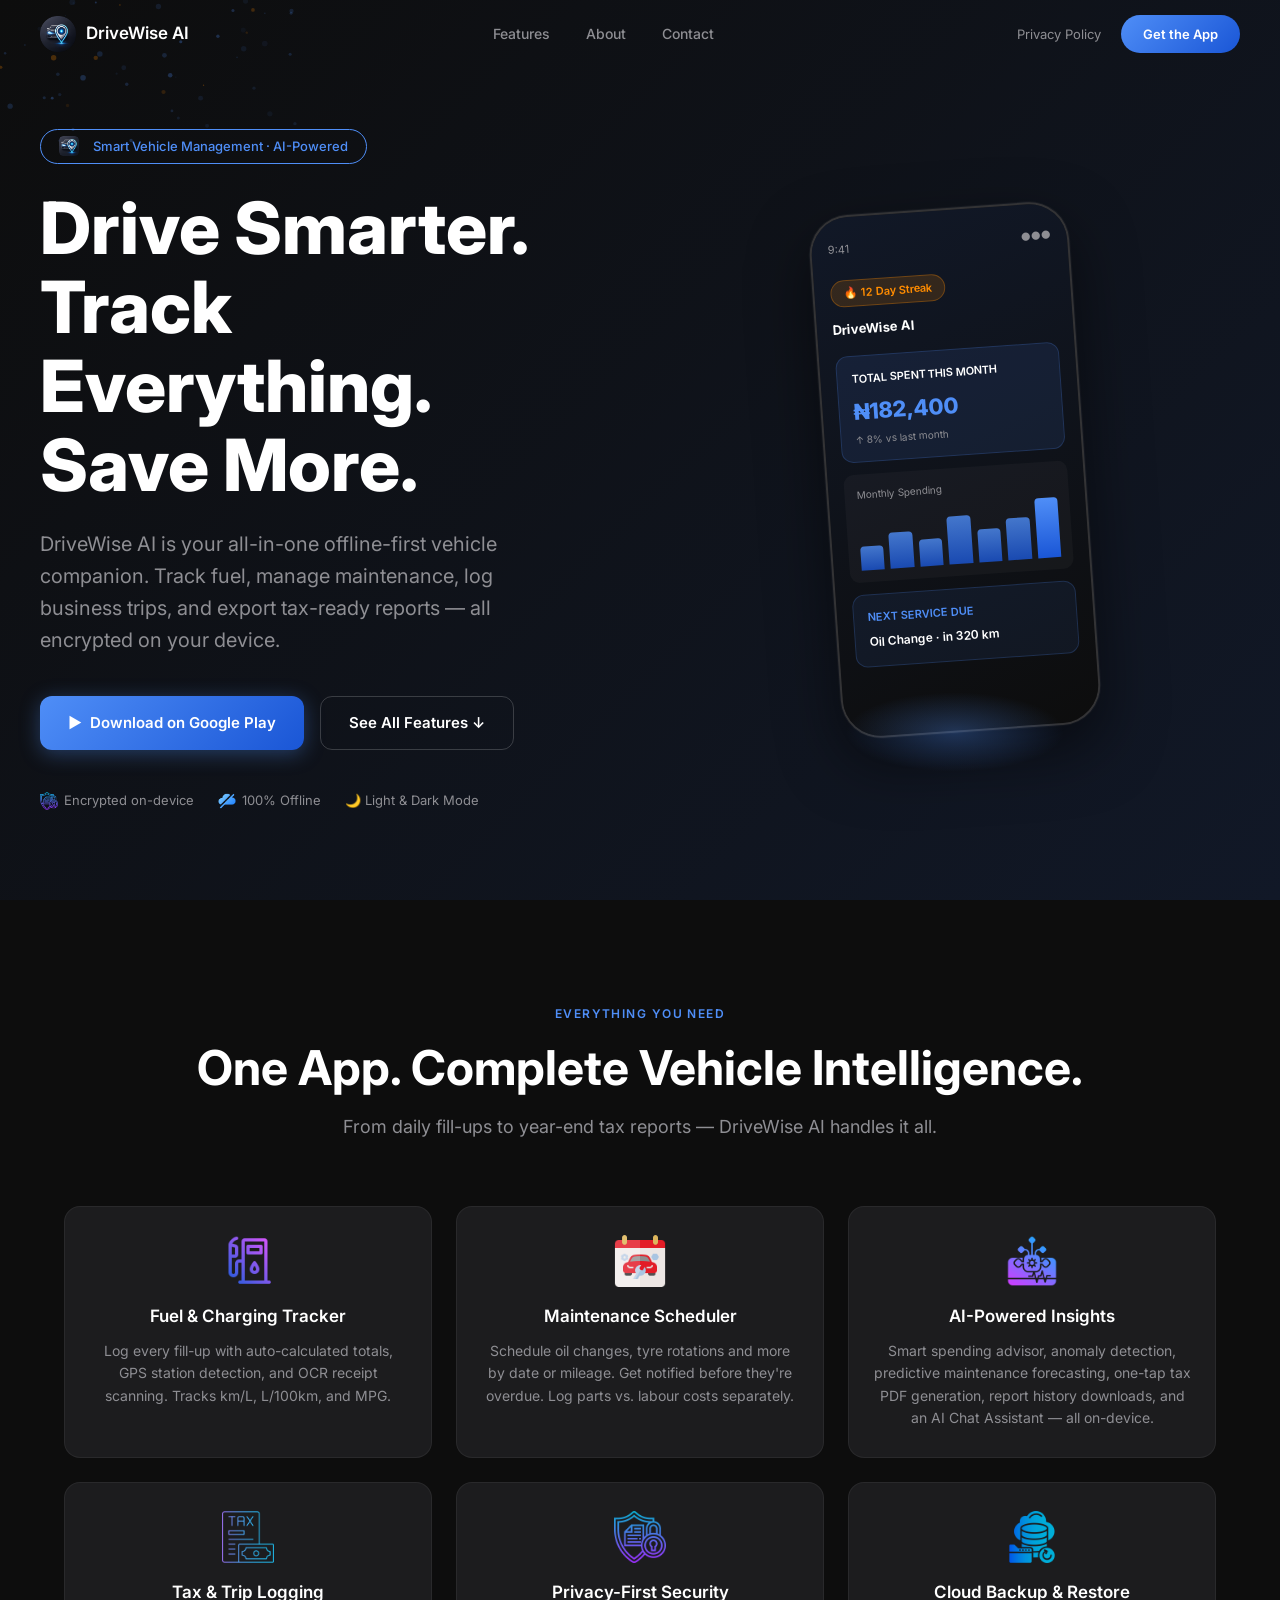
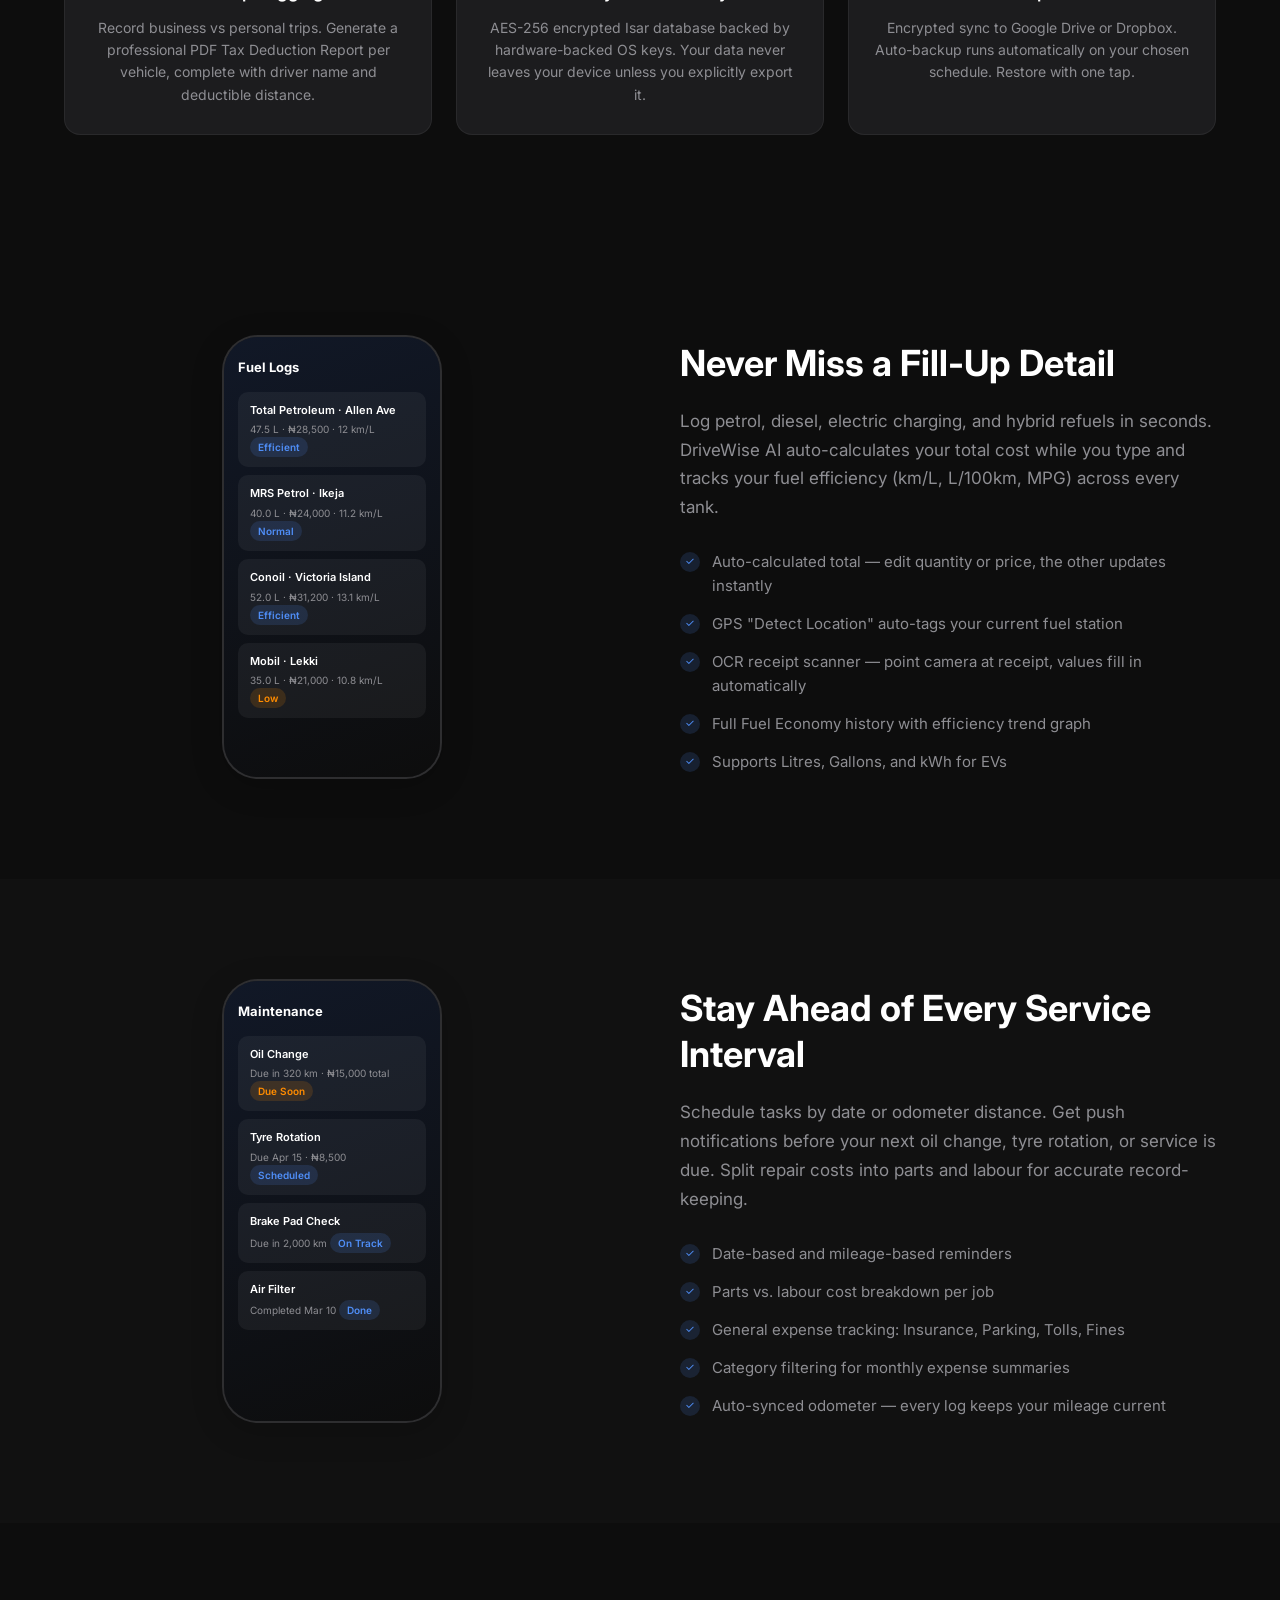
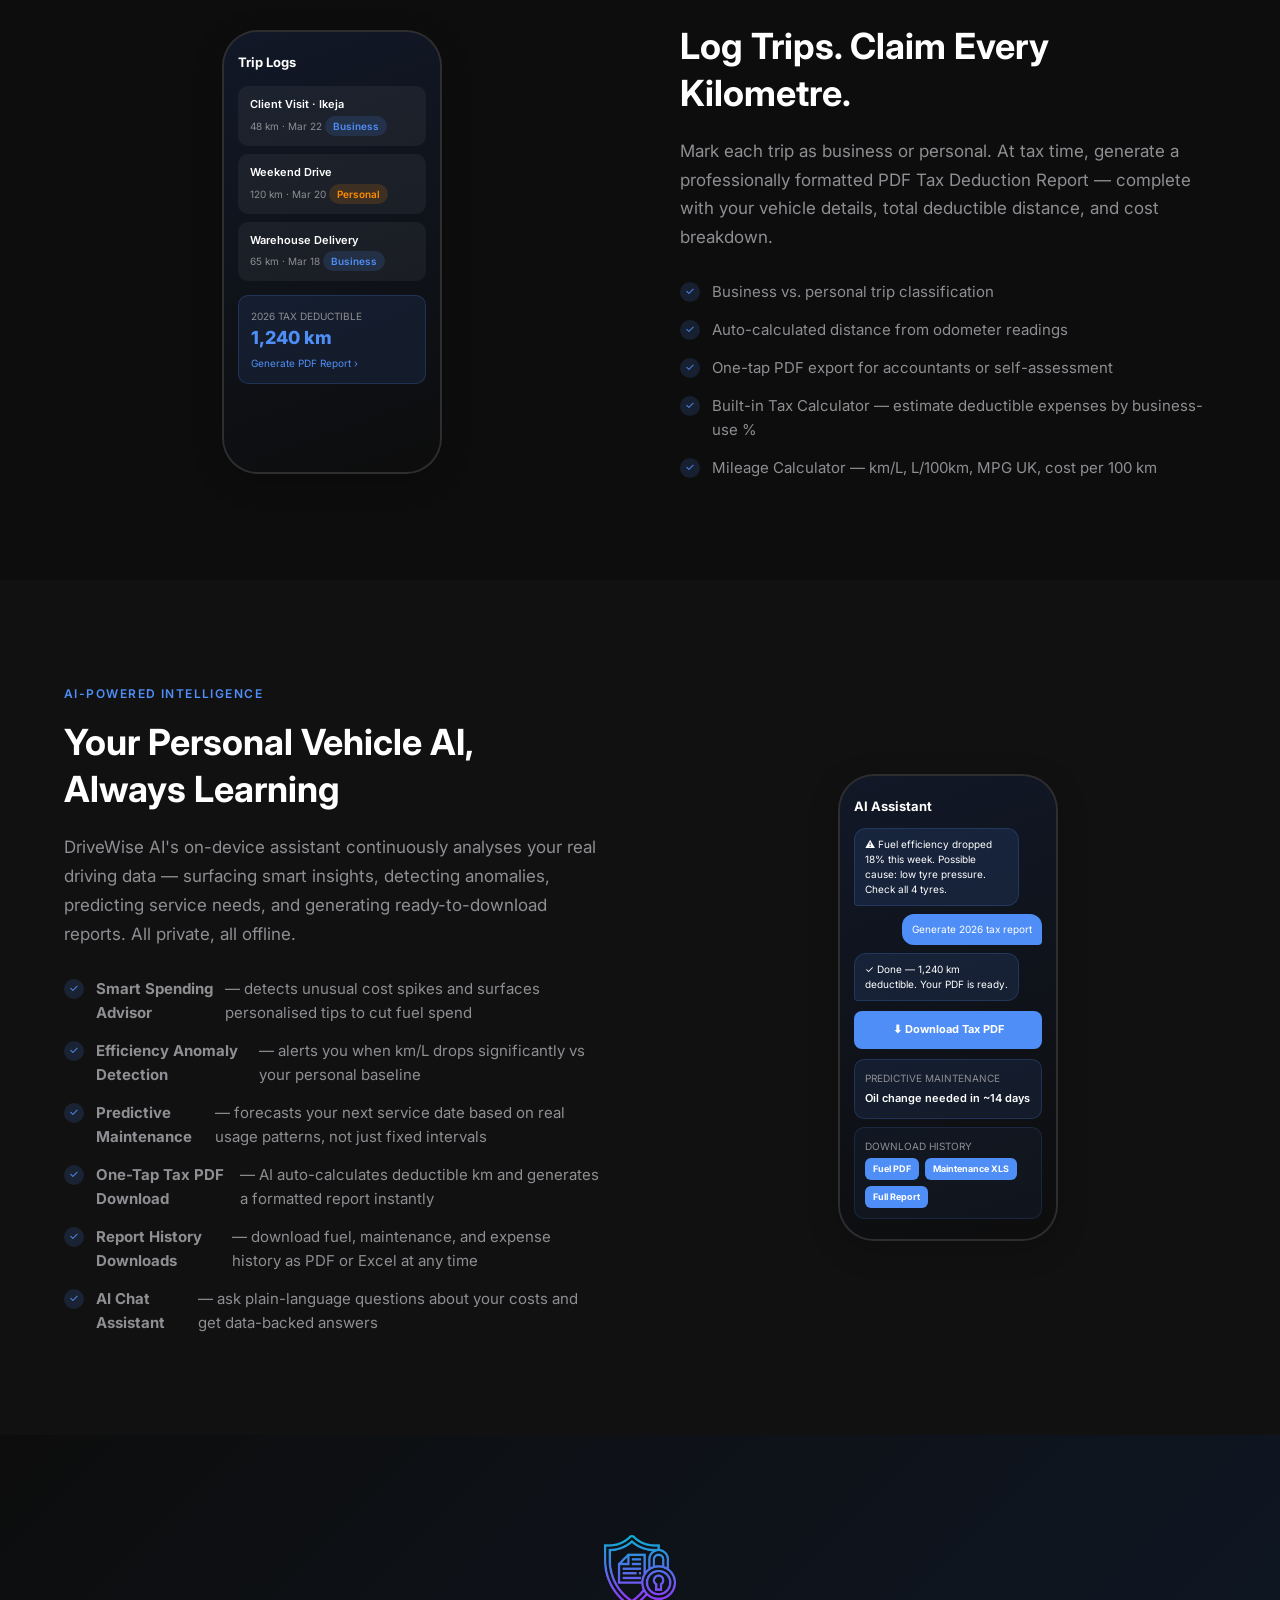
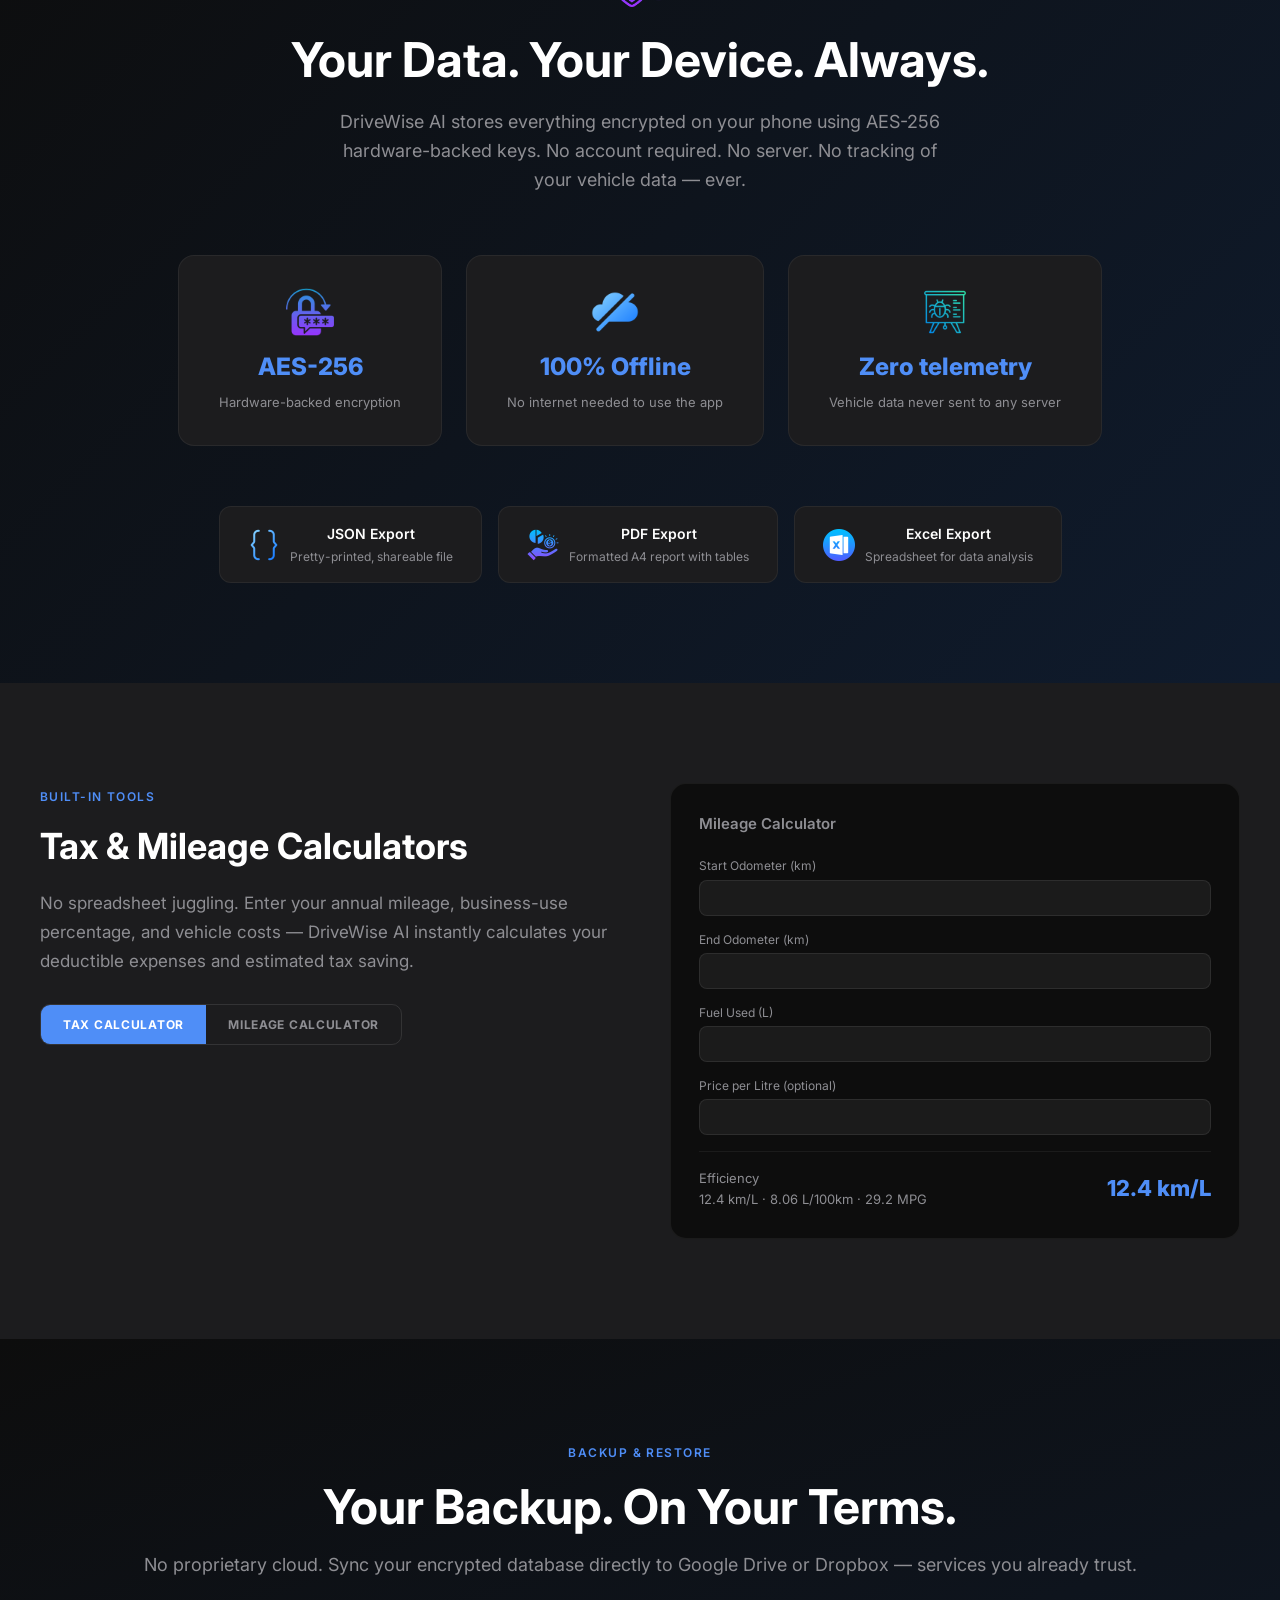
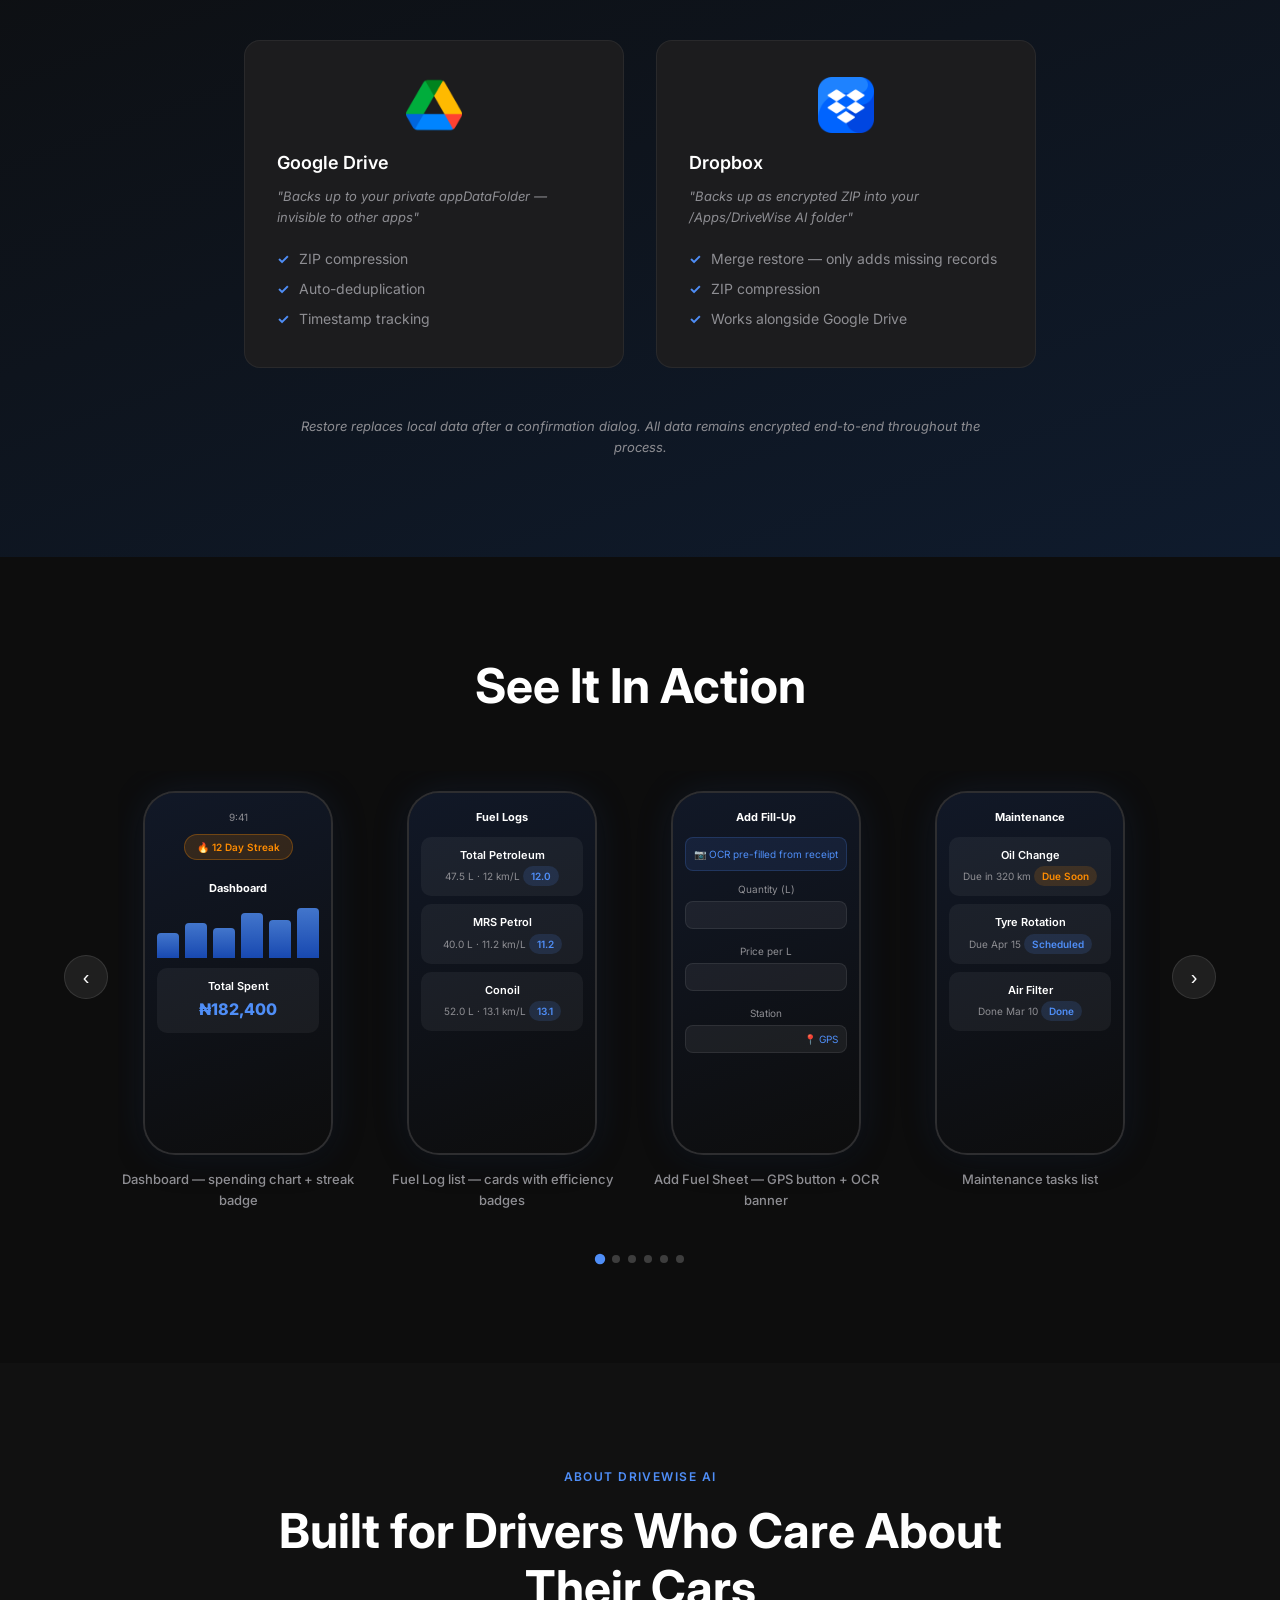
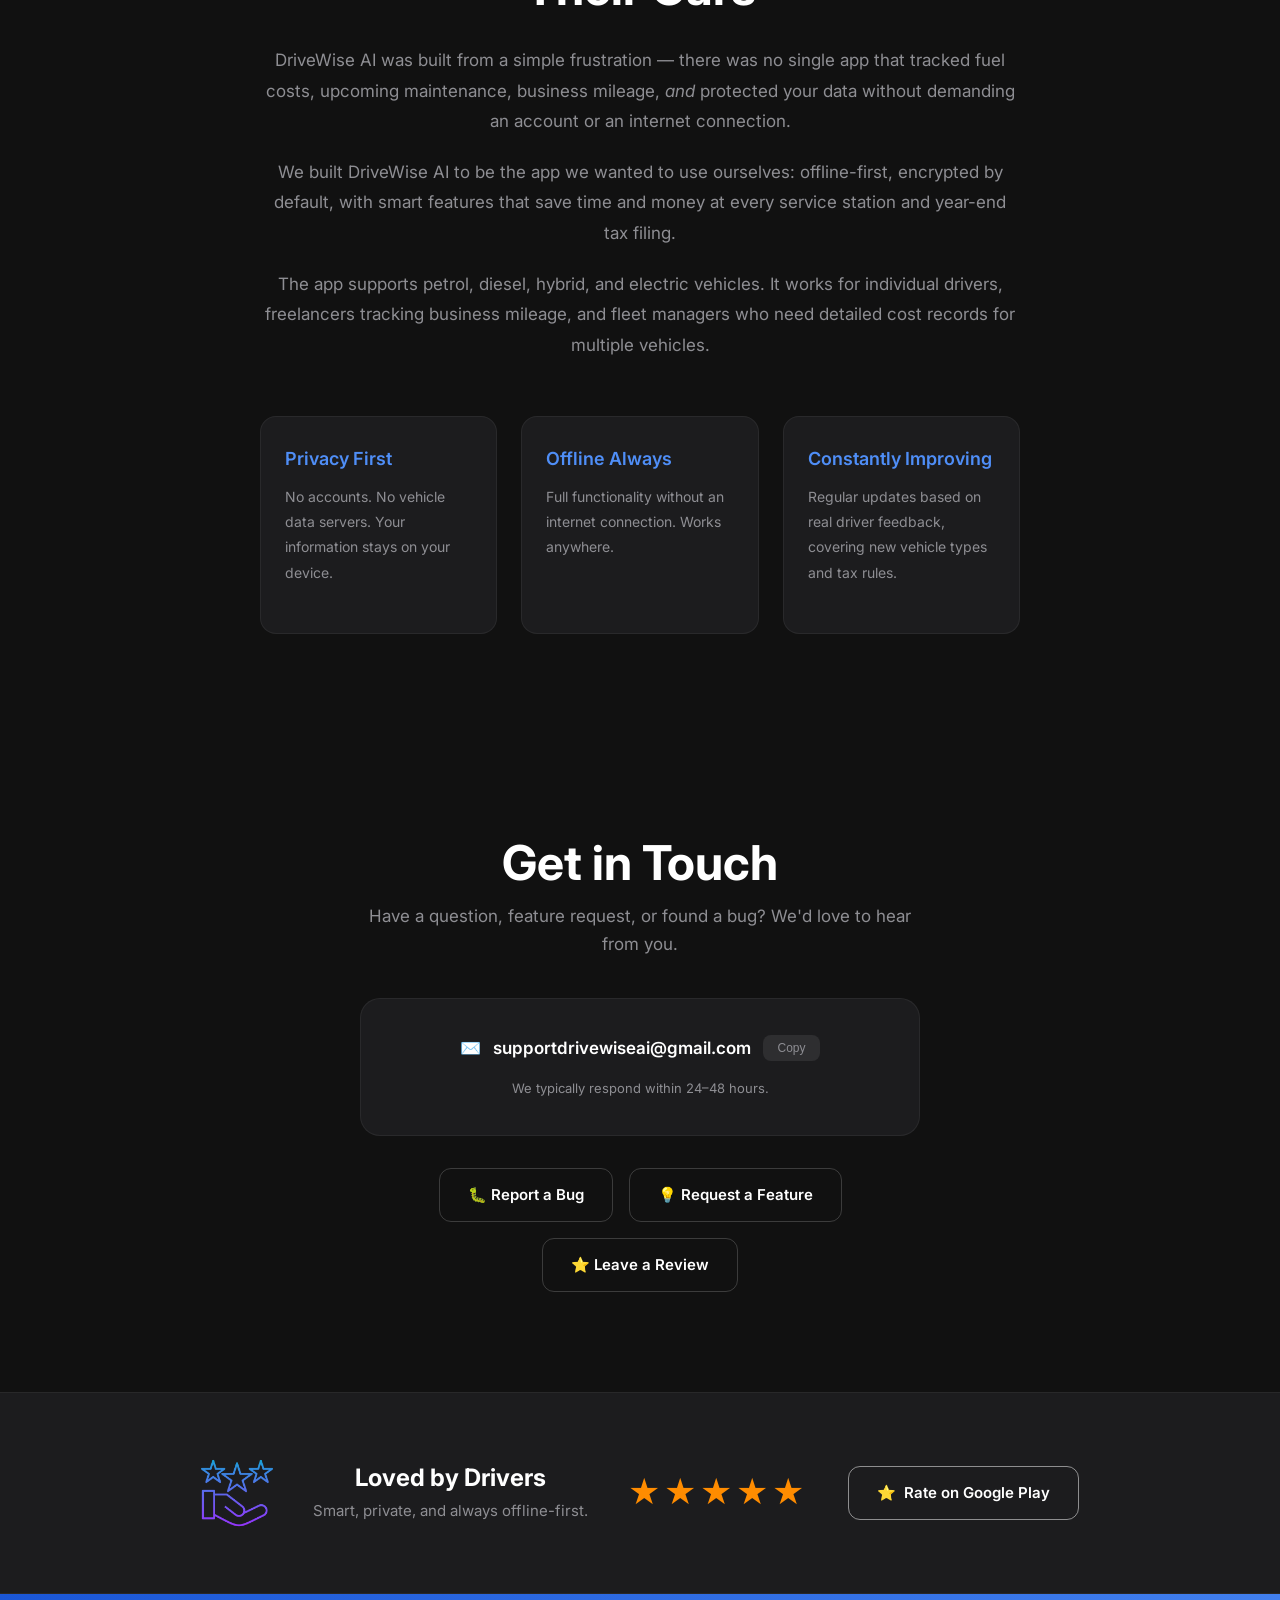
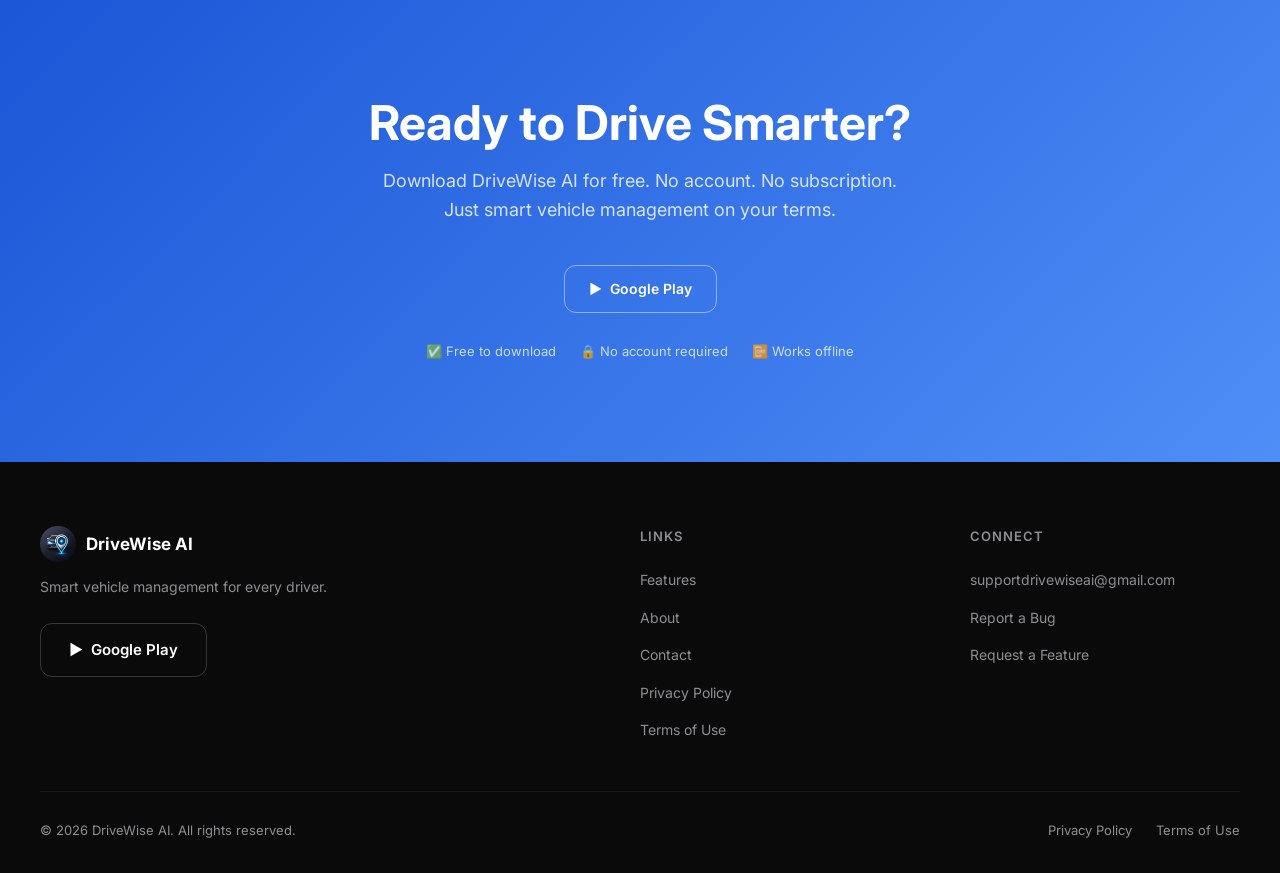
==== commit a90fb0b0: "new fix new fix" ====
--- a/index.html
+++ b/index.html
@@ -190,7 +190,7 @@
       <article class="card feature-card fade-up" style="transition-delay:0.5s">
         <img src="assets/backup.png" class="feature-icon" alt="" aria-hidden="true" />
         <h4>Cloud Backup &amp; Restore</h4>
-        <p>Encrypted sync to Google Drive or Dropbox. Auto-backup on a schedule you choose — daily, weekly, or monthly. Restore with one tap.</p>
+        <p>Encrypted sync to Google Drive or Dropbox. Auto-backup runs automatically on your chosen schedule. Restore with one tap.</p>
       </article>
     </div>
   </div>
@@ -520,7 +520,6 @@
           <li class="cloud-feature">ZIP compression</li>
           <li class="cloud-feature">Auto-deduplication</li>
           <li class="cloud-feature">Timestamp tracking</li>
-          <li class="cloud-feature">Configurable frequency: daily / weekly / monthly</li>
         </ul>
       </div>
       <div class="card cloud-card fade-up" style="transition-delay:0.1s">
@@ -531,15 +530,11 @@
           <li class="cloud-feature">Merge restore — only adds missing records</li>
           <li class="cloud-feature">ZIP compression</li>
           <li class="cloud-feature">Works alongside Google Drive</li>
-          <li class="cloud-feature">Configurable frequency: daily / weekly / monthly</li>
         </ul>
       </div>
     </div>
 
     <div class="cloud-note fade-up">
-      <div class="cloud-note-auto">
-        💡 Enable auto-backup in <strong>Settings → Backup &amp; Sync</strong>. DriveWise AI checks your chosen frequency on every app launch and backs up automatically when due.
-      </div>
       <p class="cloud-note-restore">
         Restore replaces local data after a confirmation dialog. All data remains encrypted end-to-end throughout the process.
       </p>
--- a/styles.css
+++ b/styles.css
@@ -1023,6 +1023,10 @@
   .nav-links        { display: none; }
   .nav-privacy-link { display: none; }
   .hamburger        { display: flex; }
+  .nav-logo         { white-space: nowrap; font-size: 14px; gap: 6px; }
+  .nav-logo-img     { width: 28px; height: 28px; }
+  .nav-right        { gap: 10px; }
+  .btn-get-app      { padding: 8px 14px; font-size: 12px; }
 
   /* Features grid */
   .features-grid    { grid-template-columns: 1fr; }
@@ -1075,6 +1079,7 @@
   #screenshots                  { padding: 64px 0; }
   #screenshots .container       { padding: 0; }
   #screenshots .screenshots-header { padding: 0 24px; margin-bottom: 40px; }
+  .carousel-outer               { padding-left: 44px; }
   .carousel-slide               { flex: 0 0 calc(100vw - 88px); }
   .carousel-btn                 { width: 44px; height: 44px; font-size: 22px; }
   .carousel-nav                 { gap: 12px; margin-top: 16px; }
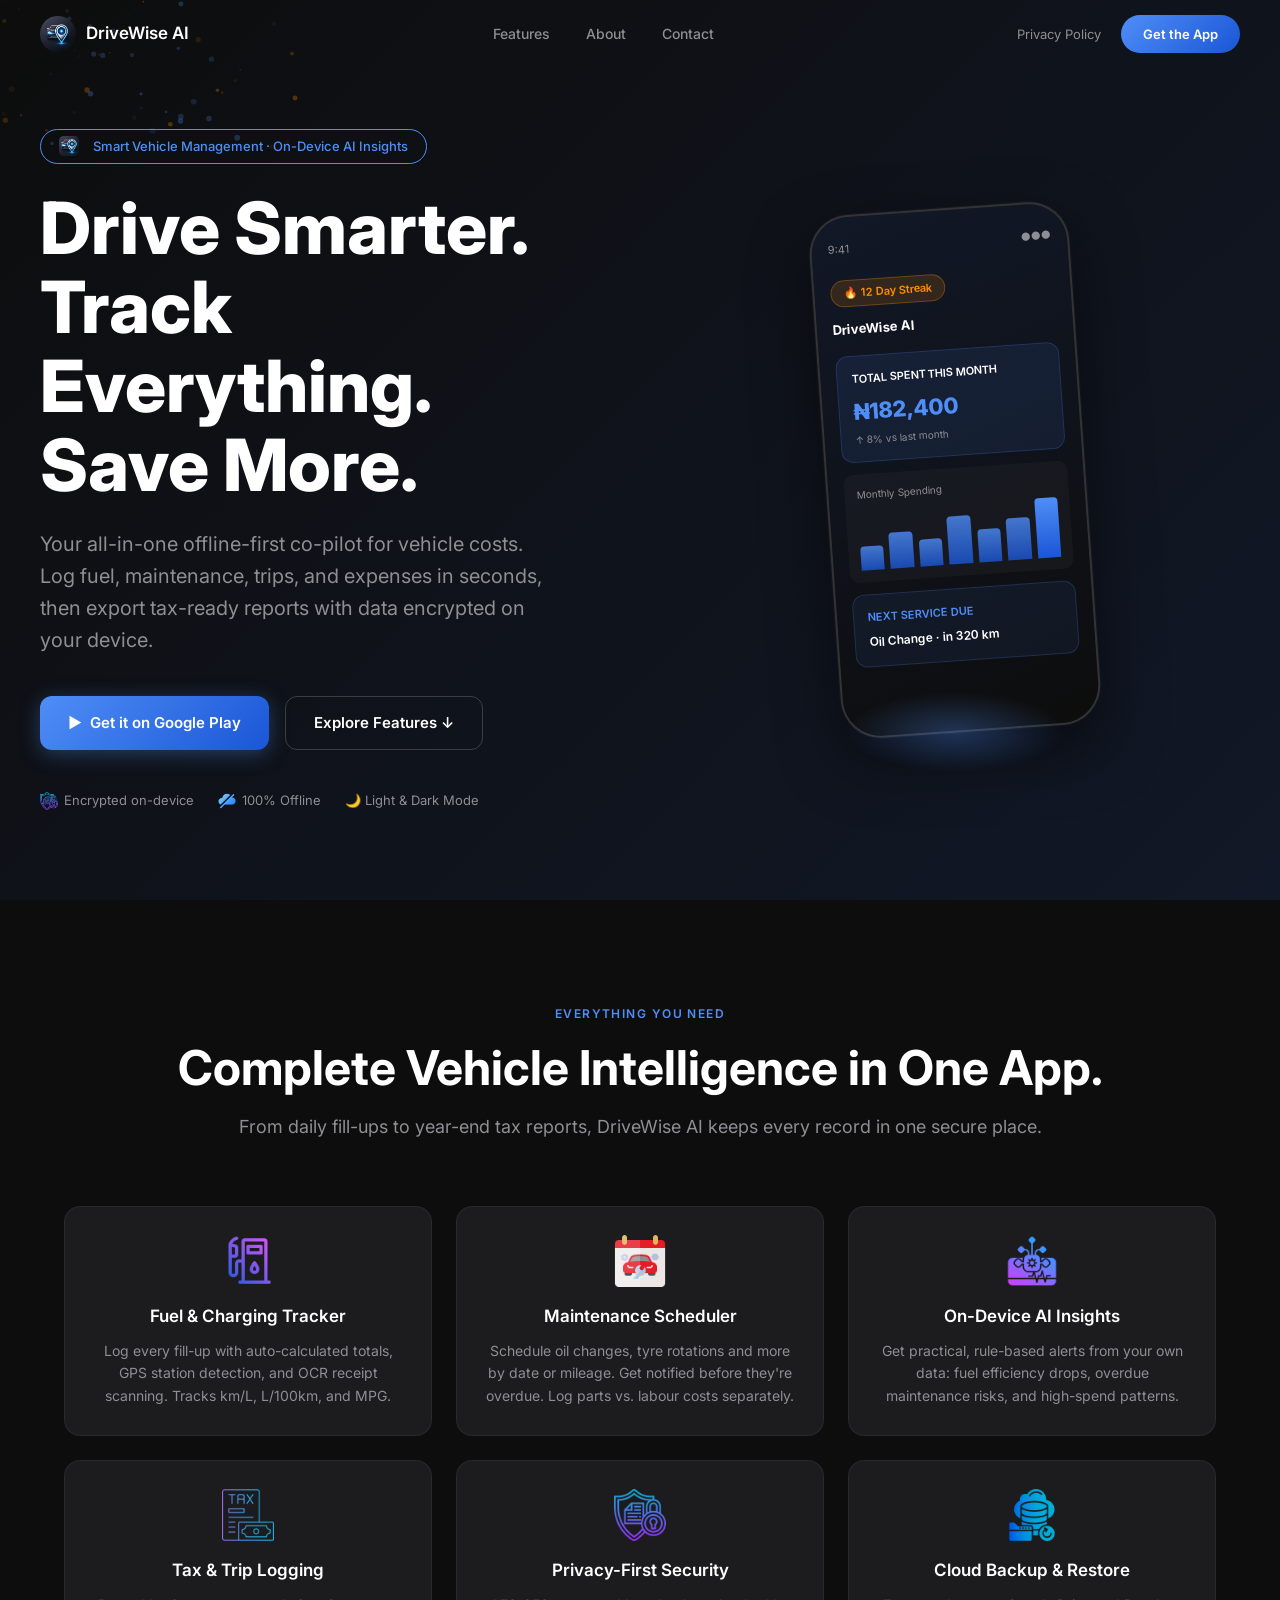
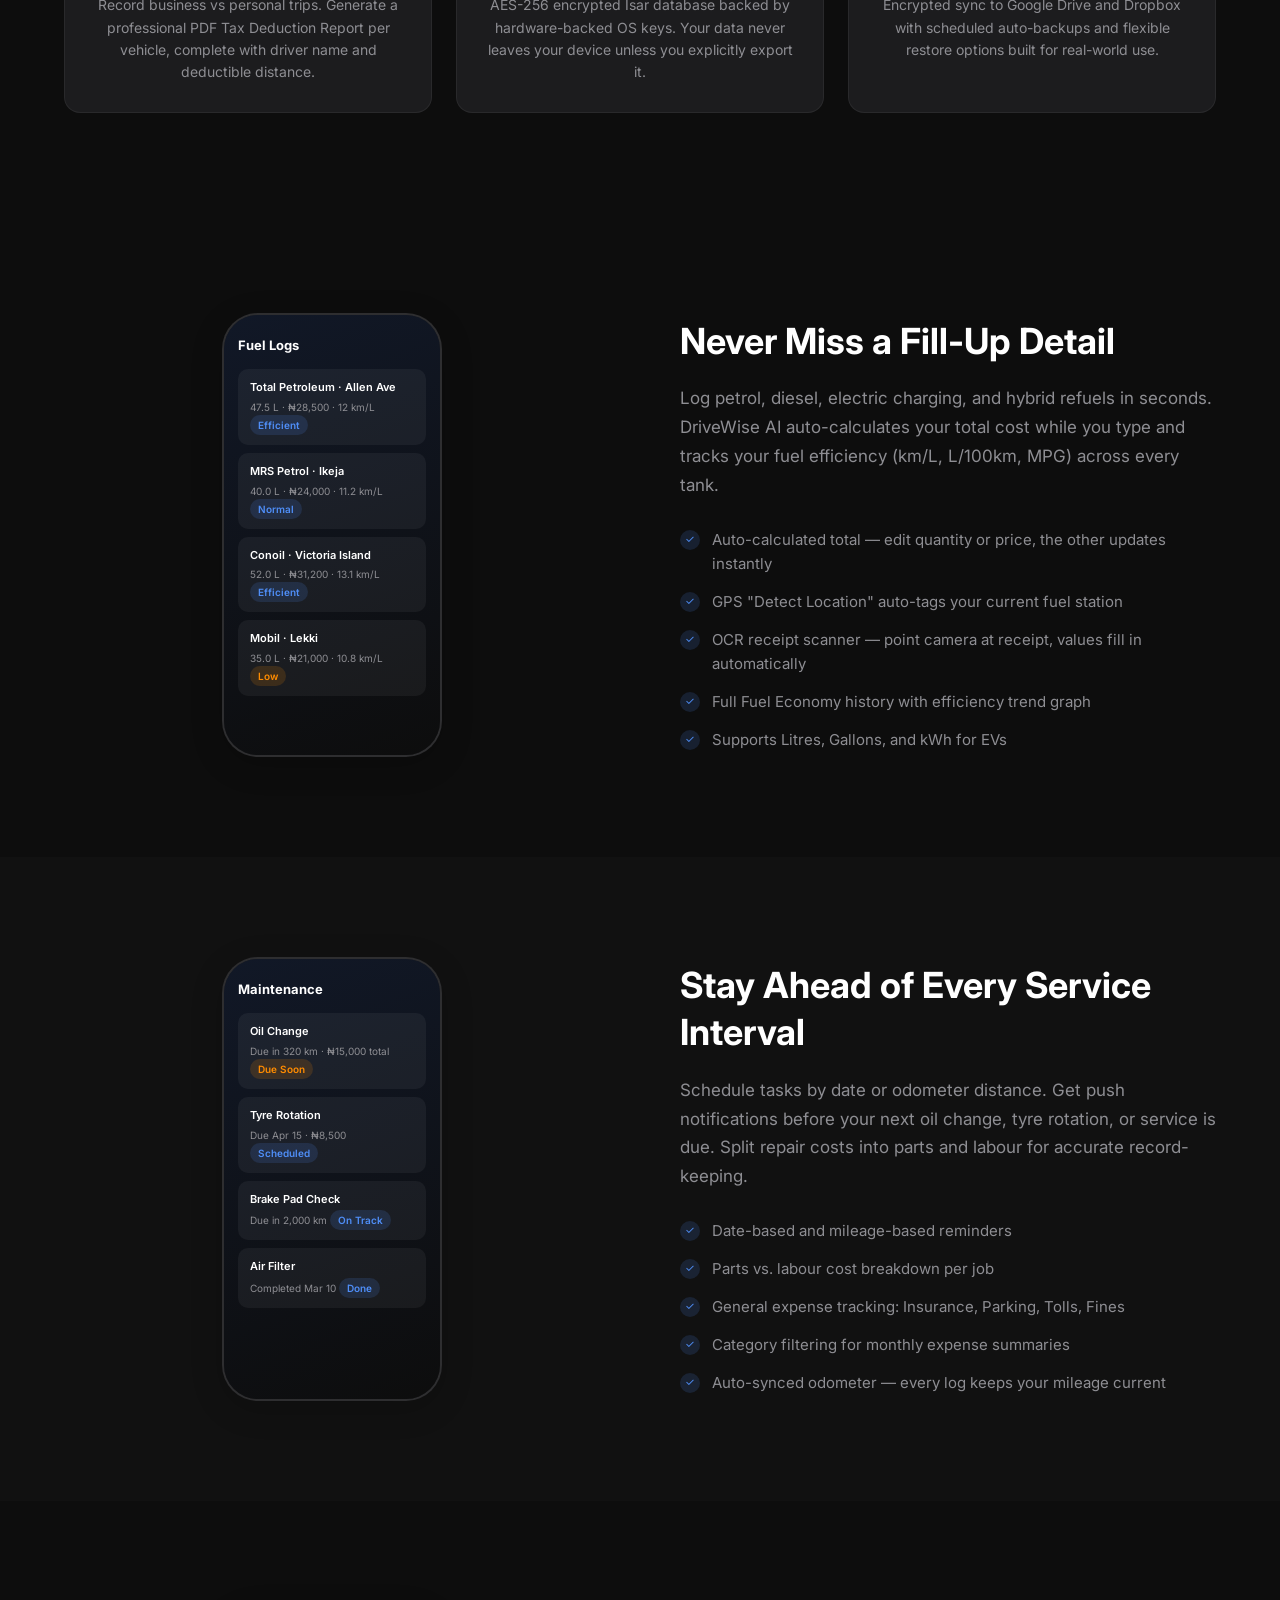
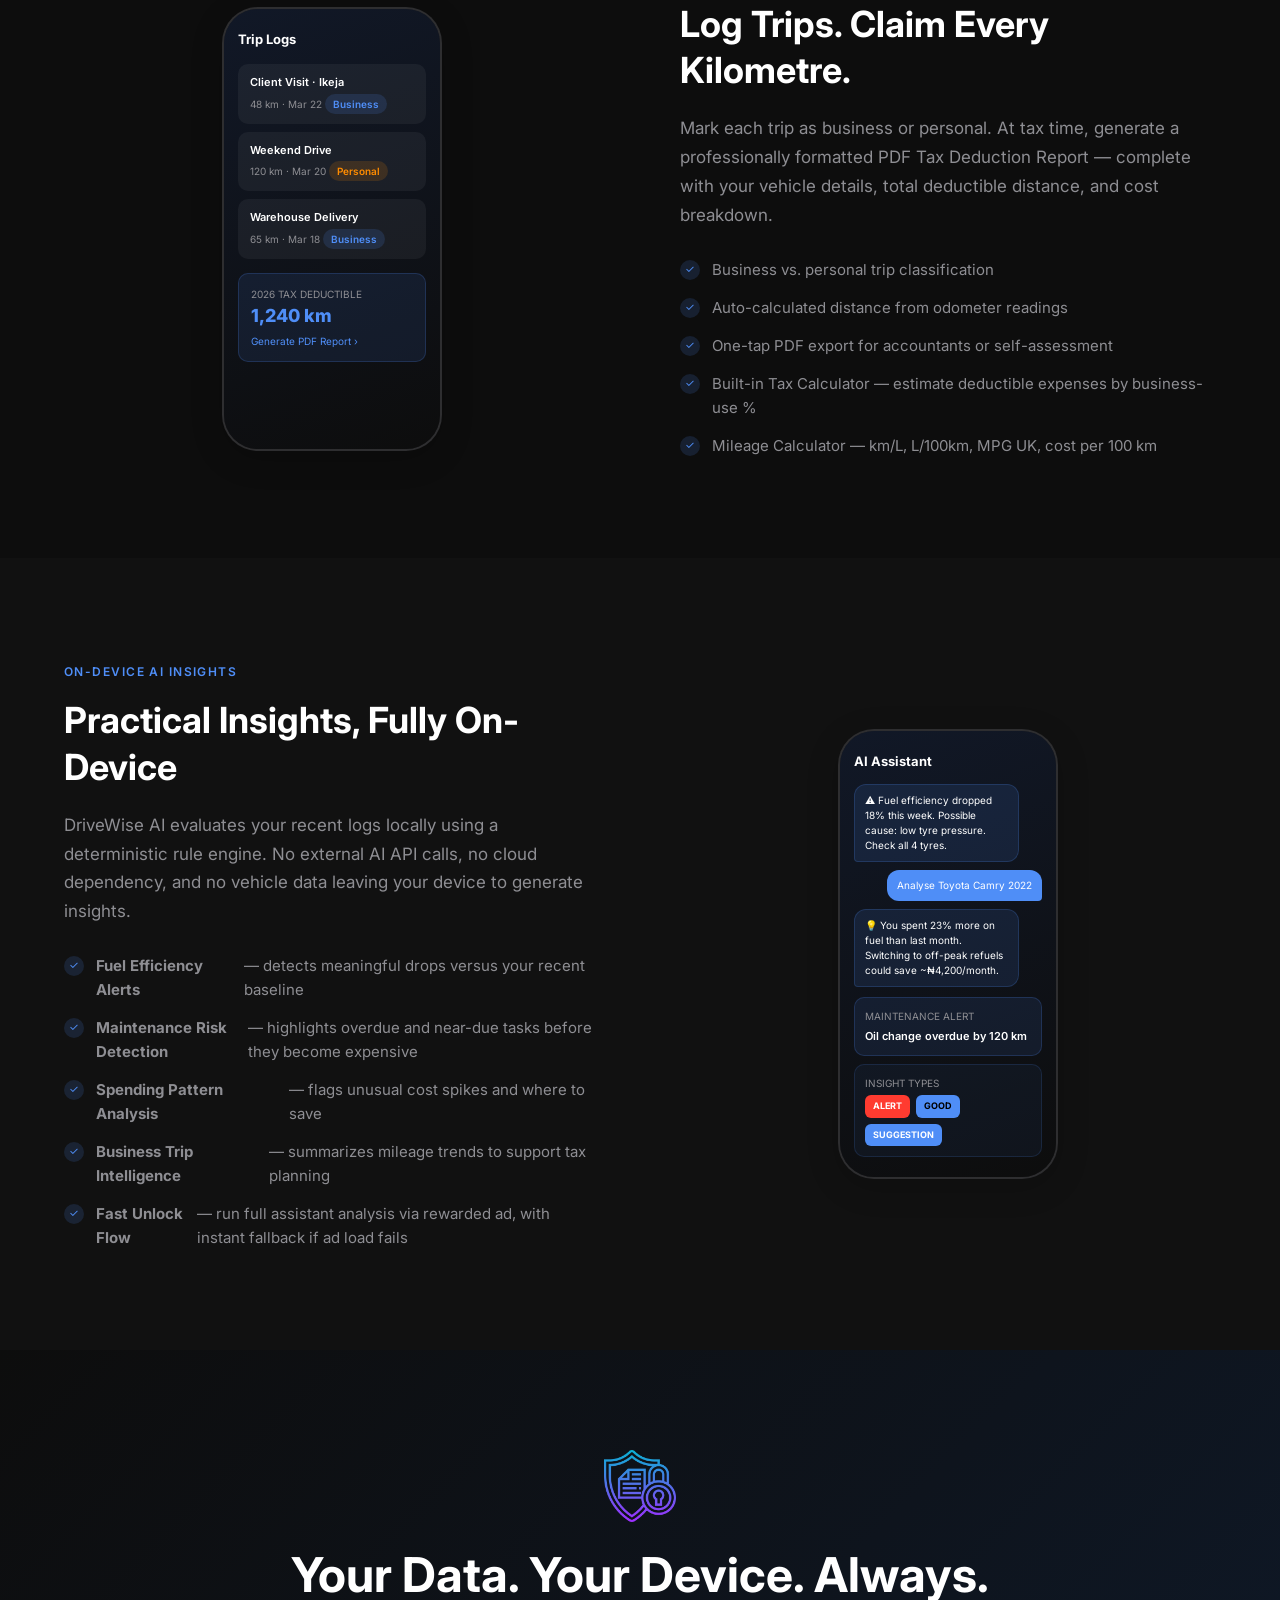
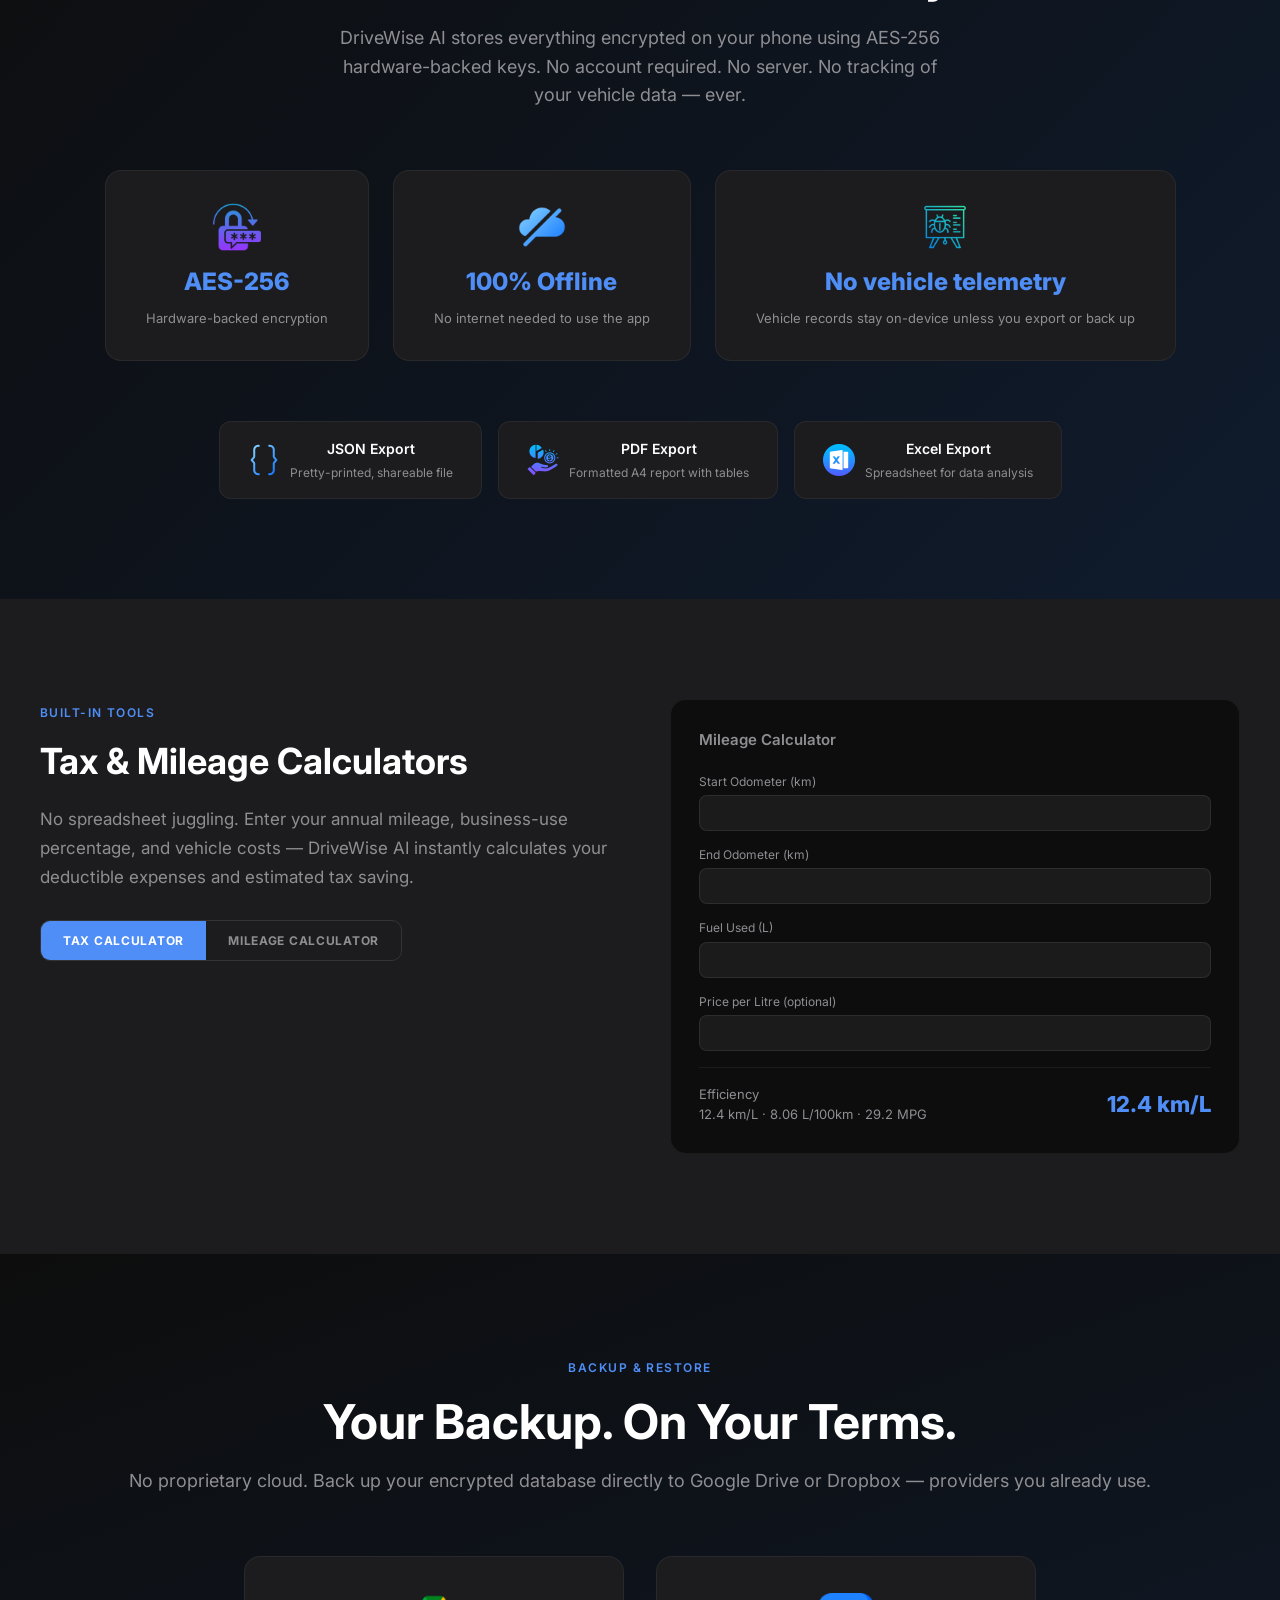
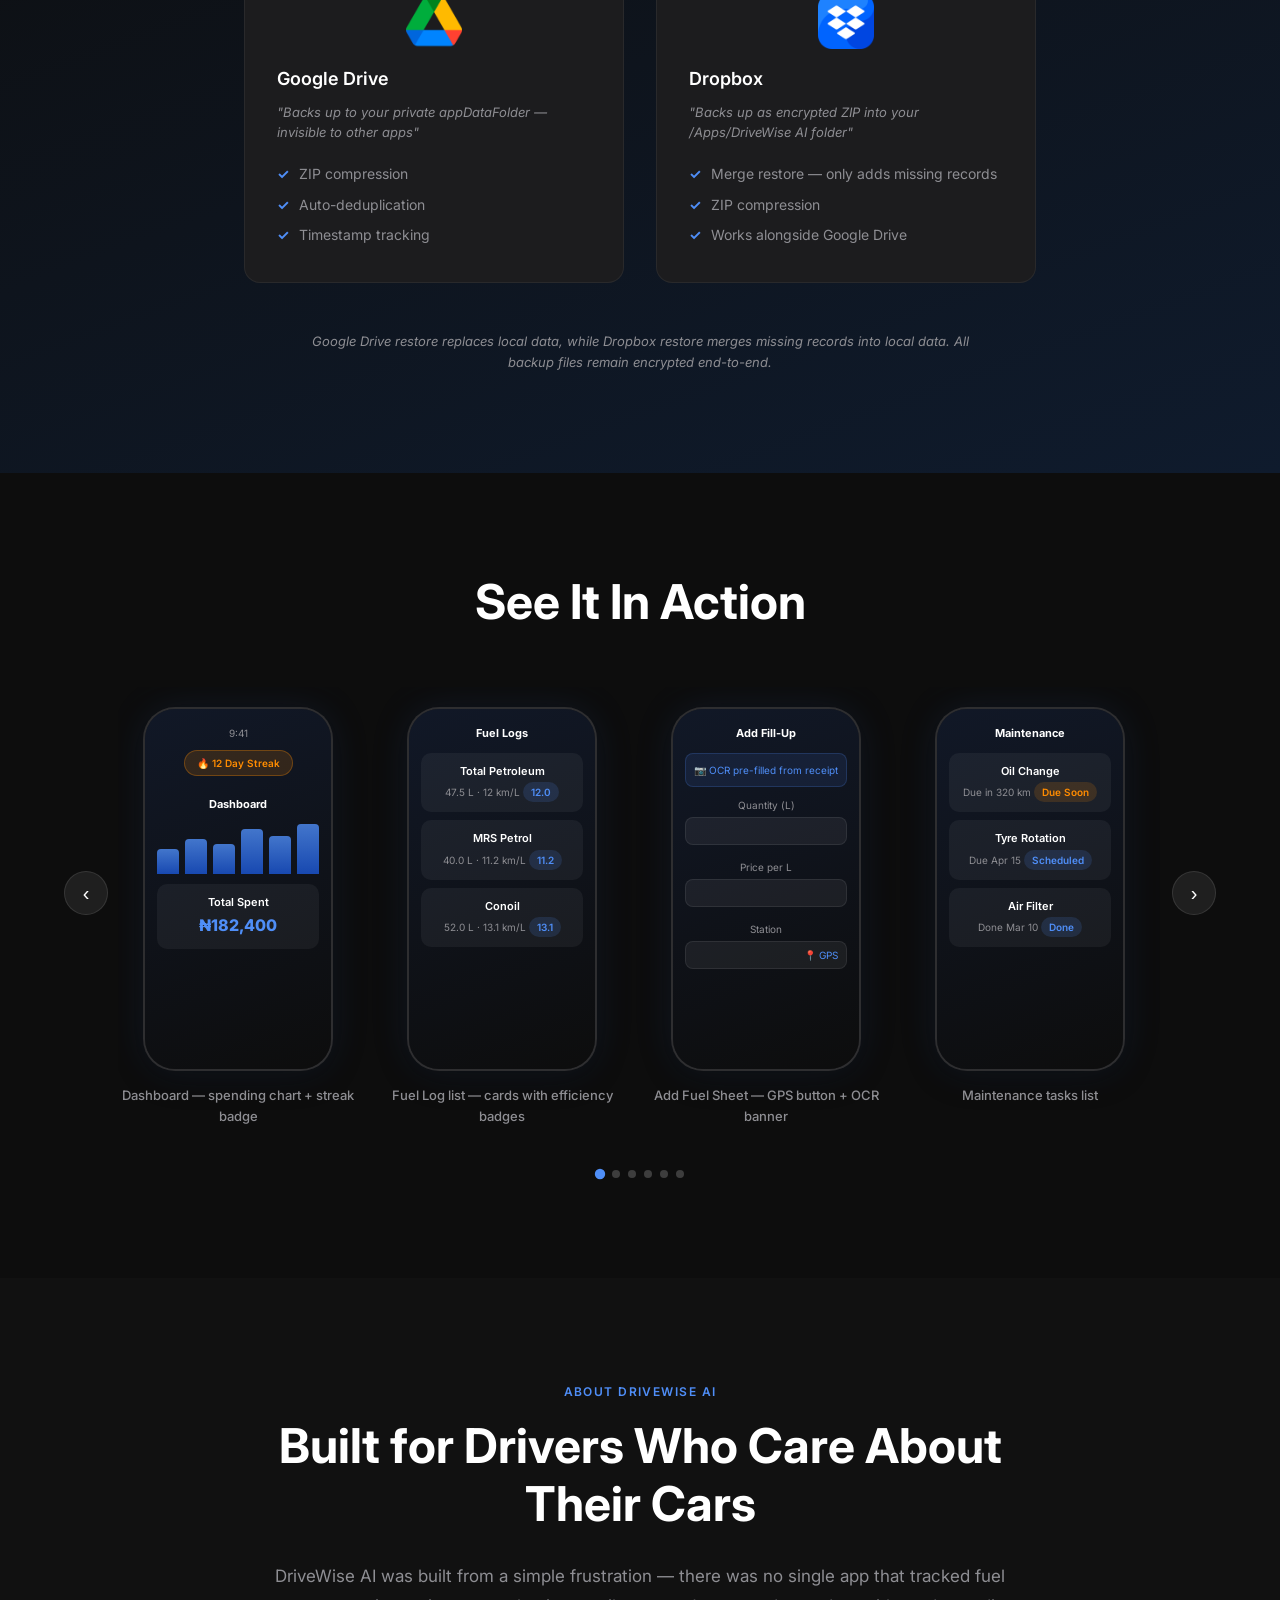
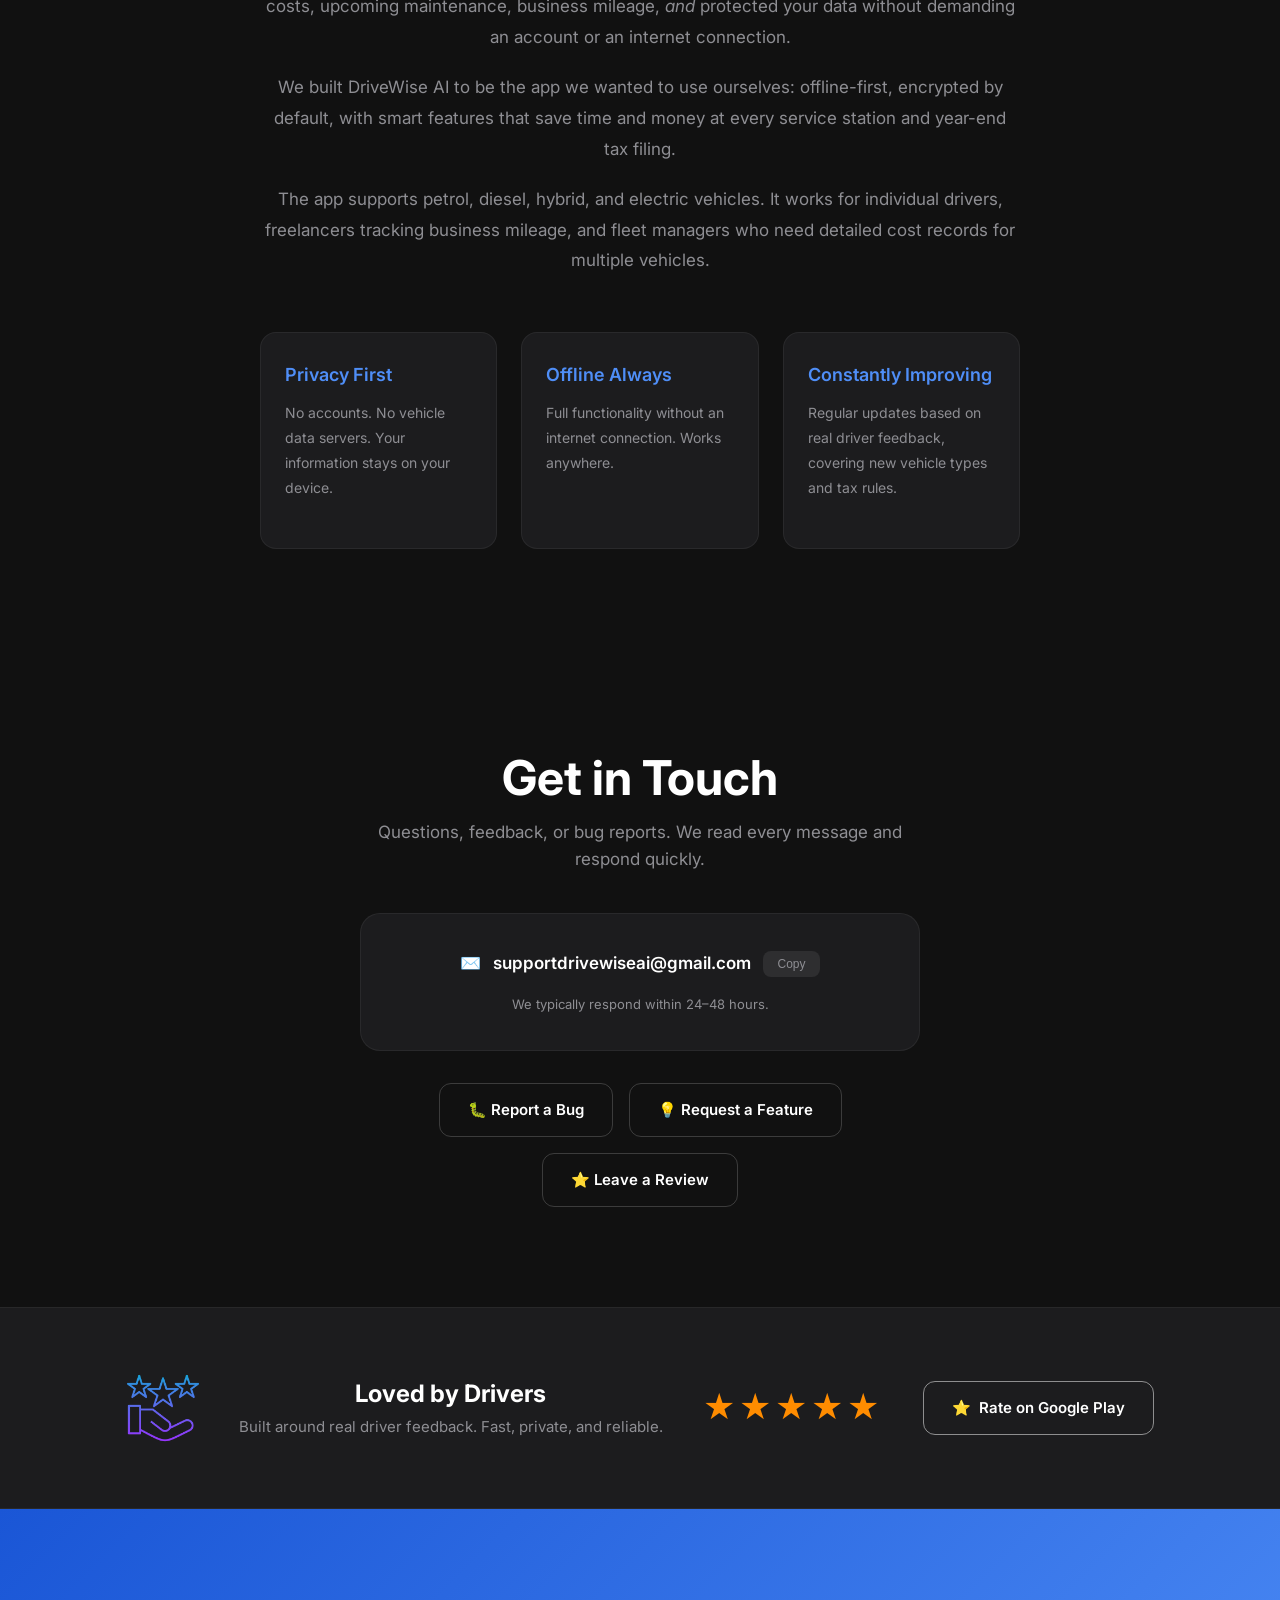
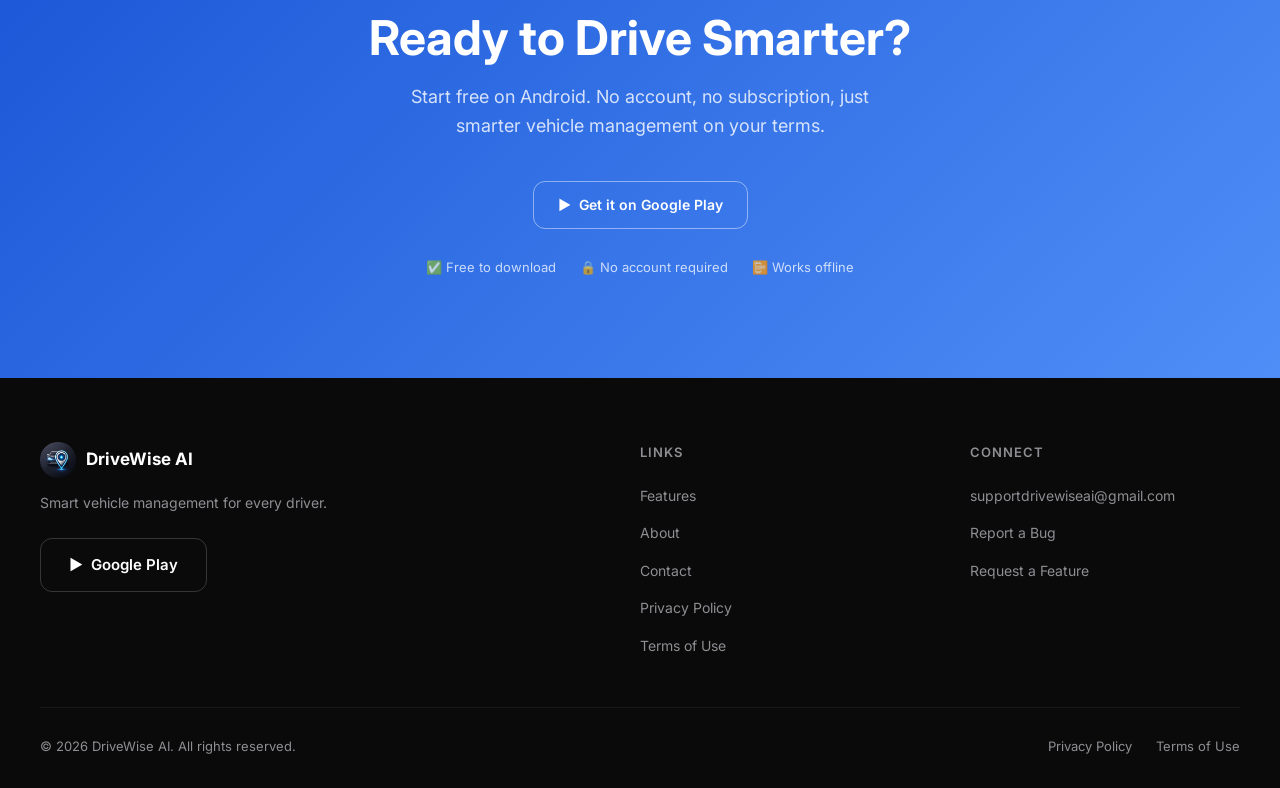
==== commit ed0fab54: "new fix new fix" ====
--- a/index.html
+++ b/index.html
@@ -4,7 +4,7 @@
   <meta charset="UTF-8" />
   <meta name="viewport" content="width=device-width, initial-scale=1.0" />
   <title>DriveWise AI — Smart Vehicle Management App</title>
-  <meta name="description" content="Track fuel costs, schedule maintenance, log business trips and generate tax reports. Free offline-first vehicle management app for Android." />
+  <meta name="description" content="Track fuel, maintenance, trips, and expenses in one offline-first app. Get tax-ready reports, encrypted local storage, and on-device insights for Android." />
   <meta property="og:title" content="DriveWise AI — Drive Smarter" />
   <meta property="og:description" content="Encrypted vehicle tracker. Fuel logs, maintenance reminders, tax trip reports, and cloud backup — all offline, all private." />
   <meta property="og:image" content="/assets/og-preview.png" />
@@ -77,8 +77,8 @@
   <div class="hero-inner">
     <!-- Left column -->
     <div class="hero-content">
-      <div class="hero-badge" aria-label="Smart Vehicle Management · AI-Powered">
-        <img src="assets/logo.png" alt="" aria-hidden="true" width="20" height="20" style="border-radius:4px;" />&nbsp;&nbsp;Smart Vehicle Management · AI-Powered
+      <div class="hero-badge" aria-label="Smart Vehicle Management · On-Device AI Insights">
+        <img src="assets/logo.png" alt="" aria-hidden="true" width="20" height="20" style="border-radius:4px;" />&nbsp;&nbsp;Smart Vehicle Management · On-Device AI Insights
       </div>
 
       <h1 class="hero-title">
@@ -88,9 +88,9 @@
       </h1>
 
       <p class="hero-sub">
-        DriveWise AI is your all-in-one offline-first vehicle companion.
-        Track fuel, manage maintenance, log business trips, and
-        export tax-ready reports — all encrypted on your device.
+        Your all-in-one offline-first co-pilot for vehicle costs.
+        Log fuel, maintenance, trips, and expenses in seconds,
+        then export tax-ready reports with data encrypted on your device.
       </p>
 
       <div class="hero-ctas">
@@ -99,9 +99,9 @@
            target="_blank"
            rel="noopener noreferrer"
            aria-label="Download DriveWise AI on Google Play">
-          ▶&nbsp; Download on Google Play
+          ▶&nbsp; Get it on Google Play
         </a>
-        <a href="#features" class="btn btn-ghost">See All Features ↓</a>
+        <a href="#features" class="btn btn-ghost">Explore Features ↓</a>
       </div>
 
       <div class="hero-trust" aria-label="Trust highlights">
@@ -157,8 +157,8 @@
   <div class="container">
     <div class="features-header fade-up">
       <span class="label-pill">EVERYTHING YOU NEED</span>
-      <h2 id="features-heading">One App. Complete Vehicle Intelligence.</h2>
-      <p>From daily fill-ups to year-end tax reports — DriveWise AI handles it all.</p>
+      <h2 id="features-heading">Complete Vehicle Intelligence in One App.</h2>
+      <p>From daily fill-ups to year-end tax reports, DriveWise AI keeps every record in one secure place.</p>
     </div>
 
     <div class="features-grid">
@@ -174,8 +174,8 @@
       </article>
       <article class="card feature-card fade-up" style="transition-delay:0.2s">
         <img src="assets/telemetry.png" class="feature-icon" alt="" aria-hidden="true" />
-        <h4>AI-Powered Insights</h4>
-        <p>Smart spending advisor, anomaly detection, predictive maintenance forecasting, one-tap tax PDF generation, report history downloads, and an AI Chat Assistant — all on-device.</p>
+        <h4>On-Device AI Insights</h4>
+        <p>Get practical, rule-based alerts from your own data: fuel efficiency drops, overdue maintenance risks, and high-spend patterns.</p>
       </article>
       <article class="card feature-card fade-up" style="transition-delay:0.3s">
         <img src="assets/tax.png" class="feature-icon" alt="" aria-hidden="true" />
@@ -190,7 +190,7 @@
       <article class="card feature-card fade-up" style="transition-delay:0.5s">
         <img src="assets/backup.png" class="feature-icon" alt="" aria-hidden="true" />
         <h4>Cloud Backup &amp; Restore</h4>
-        <p>Encrypted sync to Google Drive or Dropbox. Auto-backup runs automatically on your chosen schedule. Restore with one tap.</p>
+        <p>Encrypted sync to Google Drive and Dropbox with scheduled auto-backups and flexible restore options built for real-world use.</p>
       </article>
     </div>
   </div>
@@ -351,20 +351,19 @@
 <section class="deep-dive deep-dive--alt" aria-labelledby="ai-heading">
   <div class="dive-inner">
     <div class="dive-content fade-up">
-      <span class="label-pill">AI-POWERED INTELLIGENCE</span>
-      <h3 id="ai-heading">Your Personal Vehicle AI, Always Learning</h3>
+      <span class="label-pill">ON-DEVICE AI INSIGHTS</span>
+      <h3 id="ai-heading">Practical Insights, Fully On-Device</h3>
       <p>
-        DriveWise AI's on-device assistant continuously analyses your real driving data — surfacing
-        smart insights, detecting anomalies, predicting service needs, and generating
-        ready-to-download reports. All private, all offline.
+        DriveWise AI evaluates your recent logs locally using a deterministic
+        rule engine. No external AI API calls, no cloud dependency, and no vehicle
+        data leaving your device to generate insights.
       </p>
       <ul class="dive-bullets" role="list">
-        <li class="dive-bullet"><span class="dive-bullet-check" aria-hidden="true">✓</span><strong>Smart Spending Advisor</strong> — detects unusual cost spikes and surfaces personalised tips to cut fuel spend</li>
-        <li class="dive-bullet"><span class="dive-bullet-check" aria-hidden="true">✓</span><strong>Efficiency Anomaly Detection</strong> — alerts you when km/L drops significantly vs your personal baseline</li>
-        <li class="dive-bullet"><span class="dive-bullet-check" aria-hidden="true">✓</span><strong>Predictive Maintenance</strong> — forecasts your next service date based on real usage patterns, not just fixed intervals</li>
-        <li class="dive-bullet"><span class="dive-bullet-check" aria-hidden="true">✓</span><strong>One-Tap Tax PDF Download</strong> — AI auto-calculates deductible km and generates a formatted report instantly</li>
-        <li class="dive-bullet"><span class="dive-bullet-check" aria-hidden="true">✓</span><strong>Report History Downloads</strong> — download fuel, maintenance, and expense history as PDF or Excel at any time</li>
-        <li class="dive-bullet"><span class="dive-bullet-check" aria-hidden="true">✓</span><strong>AI Chat Assistant</strong> — ask plain-language questions about your costs and get data-backed answers</li>
+        <li class="dive-bullet"><span class="dive-bullet-check" aria-hidden="true">✓</span><strong>Fuel Efficiency Alerts</strong> — detects meaningful drops versus your recent baseline</li>
+        <li class="dive-bullet"><span class="dive-bullet-check" aria-hidden="true">✓</span><strong>Maintenance Risk Detection</strong> — highlights overdue and near-due tasks before they become expensive</li>
+        <li class="dive-bullet"><span class="dive-bullet-check" aria-hidden="true">✓</span><strong>Spending Pattern Analysis</strong> — flags unusual cost spikes and where to save</li>
+        <li class="dive-bullet"><span class="dive-bullet-check" aria-hidden="true">✓</span><strong>Business Trip Intelligence</strong> — summarizes mileage trends to support tax planning</li>
+        <li class="dive-bullet"><span class="dive-bullet-check" aria-hidden="true">✓</span><strong>Fast Unlock Flow</strong> — run full assistant analysis via rewarded ad, with instant fallback if ad load fails</li>
       </ul>
     </div>
     <div class="dive-phone fade-up" aria-hidden="true">
@@ -373,20 +372,19 @@
           <div style="font-size:13px;font-weight:700;margin-bottom:12px;">AI Assistant</div>
           <div class="ai-chat">
             <div class="ai-msg ai-msg--bot">⚠️ Fuel efficiency dropped 18% this week. Possible cause: low tyre pressure. Check all 4 tyres.</div>
-            <div class="ai-msg ai-msg--user">Generate 2026 tax report</div>
-            <div class="ai-msg ai-msg--bot">✓ Done — 1,240 km deductible. Your PDF is ready.</div>
-          </div>
-          <div style="background:var(--primary);border-radius:8px;padding:10px;text-align:center;font-size:11px;font-weight:700;margin-top:10px;cursor:default;">⬇ Download Tax PDF</div>
+            <div class="ai-msg ai-msg--user">Analyse Toyota Camry 2022</div>
+            <div class="ai-msg ai-msg--bot">💡 You spent 23% more on fuel than last month. Switching to off-peak refuels could save ~₦4,200/month.</div>
+          </div>
           <div style="margin-top:10px;background:rgba(79,142,247,0.1);border:1px solid rgba(79,142,247,0.2);border-radius:10px;padding:10px;">
-            <div style="font-size:10px;color:var(--text-secondary);margin-bottom:4px;">PREDICTIVE MAINTENANCE</div>
-            <div style="font-size:11px;font-weight:600;">Oil change needed in ~14 days</div>
+            <div style="font-size:10px;color:var(--text-secondary);margin-bottom:4px;">MAINTENANCE ALERT</div>
+            <div style="font-size:11px;font-weight:600;">Oil change overdue by 120 km</div>
           </div>
           <div style="margin-top:8px;background:rgba(79,142,247,0.06);border:1px solid rgba(79,142,247,0.15);border-radius:10px;padding:10px;">
-            <div style="font-size:10px;color:var(--text-secondary);margin-bottom:4px;">DOWNLOAD HISTORY</div>
+            <div style="font-size:10px;color:var(--text-secondary);margin-bottom:4px;">INSIGHT TYPES</div>
             <div style="display:flex;gap:6px;flex-wrap:wrap;">
-              <span style="background:var(--primary);border-radius:6px;padding:4px 8px;font-size:9px;font-weight:700;">Fuel PDF</span>
-              <span style="background:var(--primary);border-radius:6px;padding:4px 8px;font-size:9px;font-weight:700;">Maintenance XLS</span>
-              <span style="background:var(--primary);border-radius:6px;padding:4px 8px;font-size:9px;font-weight:700;">Full Report</span>
+              <span style="background:#FF3B30;border-radius:6px;padding:4px 8px;font-size:9px;font-weight:700;color:#fff;">ALERT</span>
+              <span style="background:var(--success);border-radius:6px;padding:4px 8px;font-size:9px;font-weight:700;color:#000;">GOOD</span>
+              <span style="background:var(--primary);border-radius:6px;padding:4px 8px;font-size:9px;font-weight:700;">SUGGESTION</span>
             </div>
           </div>
         </div>
@@ -421,8 +419,8 @@
     </div>
     <div class="privacy-stat-card card fade-up" style="transition-delay:0.2s" role="listitem">
       <div class="privacy-stat-icon" aria-hidden="true"><img src="assets/bug-report.png" alt="" width="48" height="48" style="object-fit:contain;" /></div>
-      <div class="privacy-stat-value">Zero telemetry</div>
-      <div class="privacy-stat-label">Vehicle data never sent to any server</div>
+      <div class="privacy-stat-value">No vehicle telemetry</div>
+      <div class="privacy-stat-label">Vehicle records stay on-device unless you export or back up</div>
     </div>
   </div>
 
@@ -508,7 +506,7 @@
     <div class="cloud-header fade-up">
       <span class="label-pill">BACKUP &amp; RESTORE</span>
       <h2 id="cloud-heading">Your Backup. On Your Terms.</h2>
-      <p>No proprietary cloud. Sync your encrypted database directly to Google Drive or Dropbox — services you already trust.</p>
+      <p>No proprietary cloud. Back up your encrypted database directly to Google Drive or Dropbox — providers you already use.</p>
     </div>
 
     <div class="cloud-cards">
@@ -536,7 +534,7 @@
 
     <div class="cloud-note fade-up">
       <p class="cloud-note-restore">
-        Restore replaces local data after a confirmation dialog. All data remains encrypted end-to-end throughout the process.
+        Google Drive restore replaces local data, while Dropbox restore merges missing records into local data. All backup files remain encrypted end-to-end.
       </p>
     </div>
   </div>
@@ -707,7 +705,7 @@
 <section id="contact" aria-labelledby="contact-heading">
   <div class="contact-inner">
     <h2 id="contact-heading" class="fade-up">Get in Touch</h2>
-    <p class="fade-up">Have a question, feature request, or found a bug? We'd love to hear from you.</p>
+    <p class="fade-up">Questions, feedback, or bug reports. We read every message and respond quickly.</p>
 
     <div class="contact-card card fade-up">
       <div class="contact-email-row">
@@ -740,7 +738,7 @@
     <img src="assets/customer-satisfaction.png" class="ratings-icon fade-up" alt="" aria-hidden="true" />
     <div class="ratings-text fade-up">
       <h3 id="ratings-heading">Loved by Drivers</h3>
-      <p>Smart, private, and always offline-first.</p>
+      <p>Built around real driver feedback. Fast, private, and reliable.</p>
     </div>
     <div class="ratings-stars fade-up" aria-label="5-star rating" role="img">★★★★★</div>
     <a href="https://play.google.com/store/apps/details?id=com.drivewiseai"
@@ -759,14 +757,14 @@
      ========================================================= -->
 <section id="cta-block" aria-labelledby="cta-heading">
   <h2 id="cta-heading">Ready to Drive Smarter?</h2>
-  <p>Download DriveWise AI for free. No account. No subscription. Just smart vehicle management on your terms.</p>
+  <p>Start free on Android. No account, no subscription, just smarter vehicle management on your terms.</p>
   <div class="cta-badges">
     <a href="https://play.google.com/store/apps/details?id=com.drivewiseai"
        class="cta-badge"
        target="_blank"
        rel="noopener noreferrer"
        aria-label="Get DriveWise AI on Google Play">
-      ▶&nbsp; Google Play
+      ▶&nbsp; Get it on Google Play
     </a>
 
   </div>
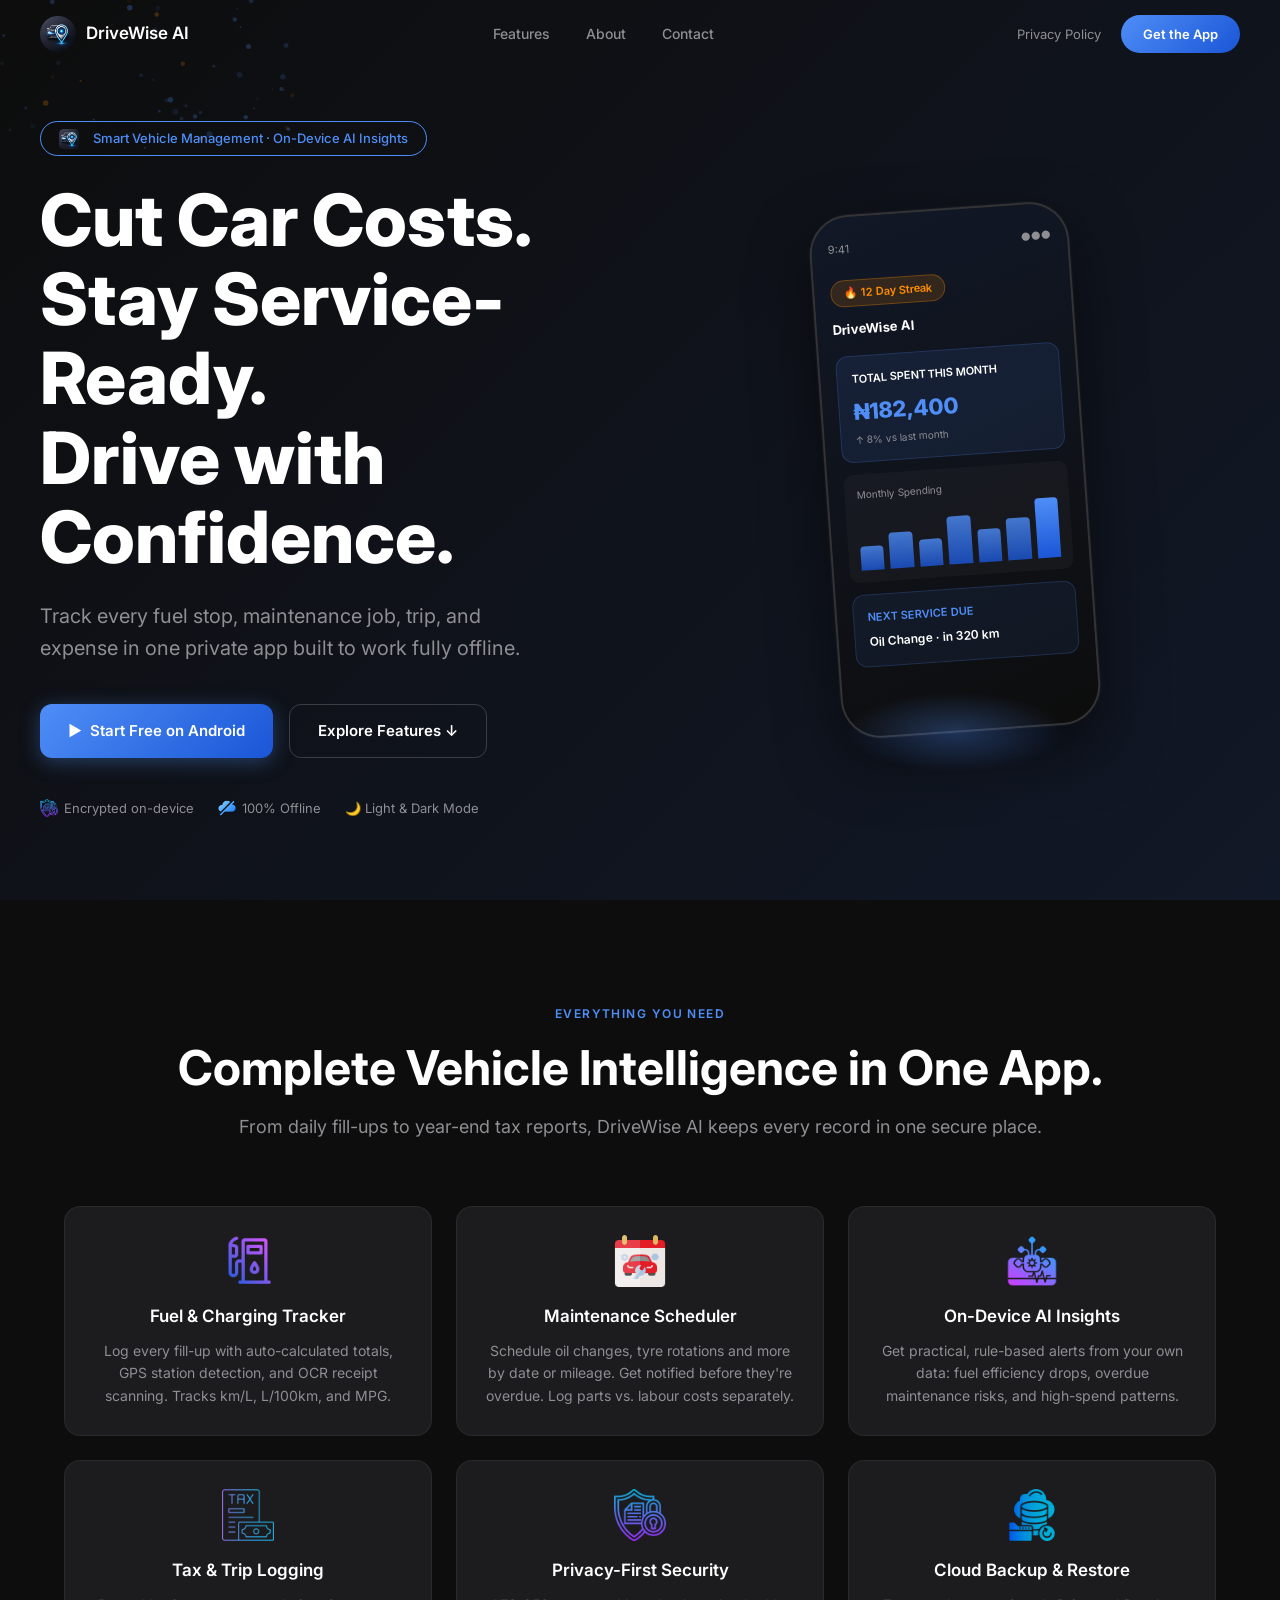
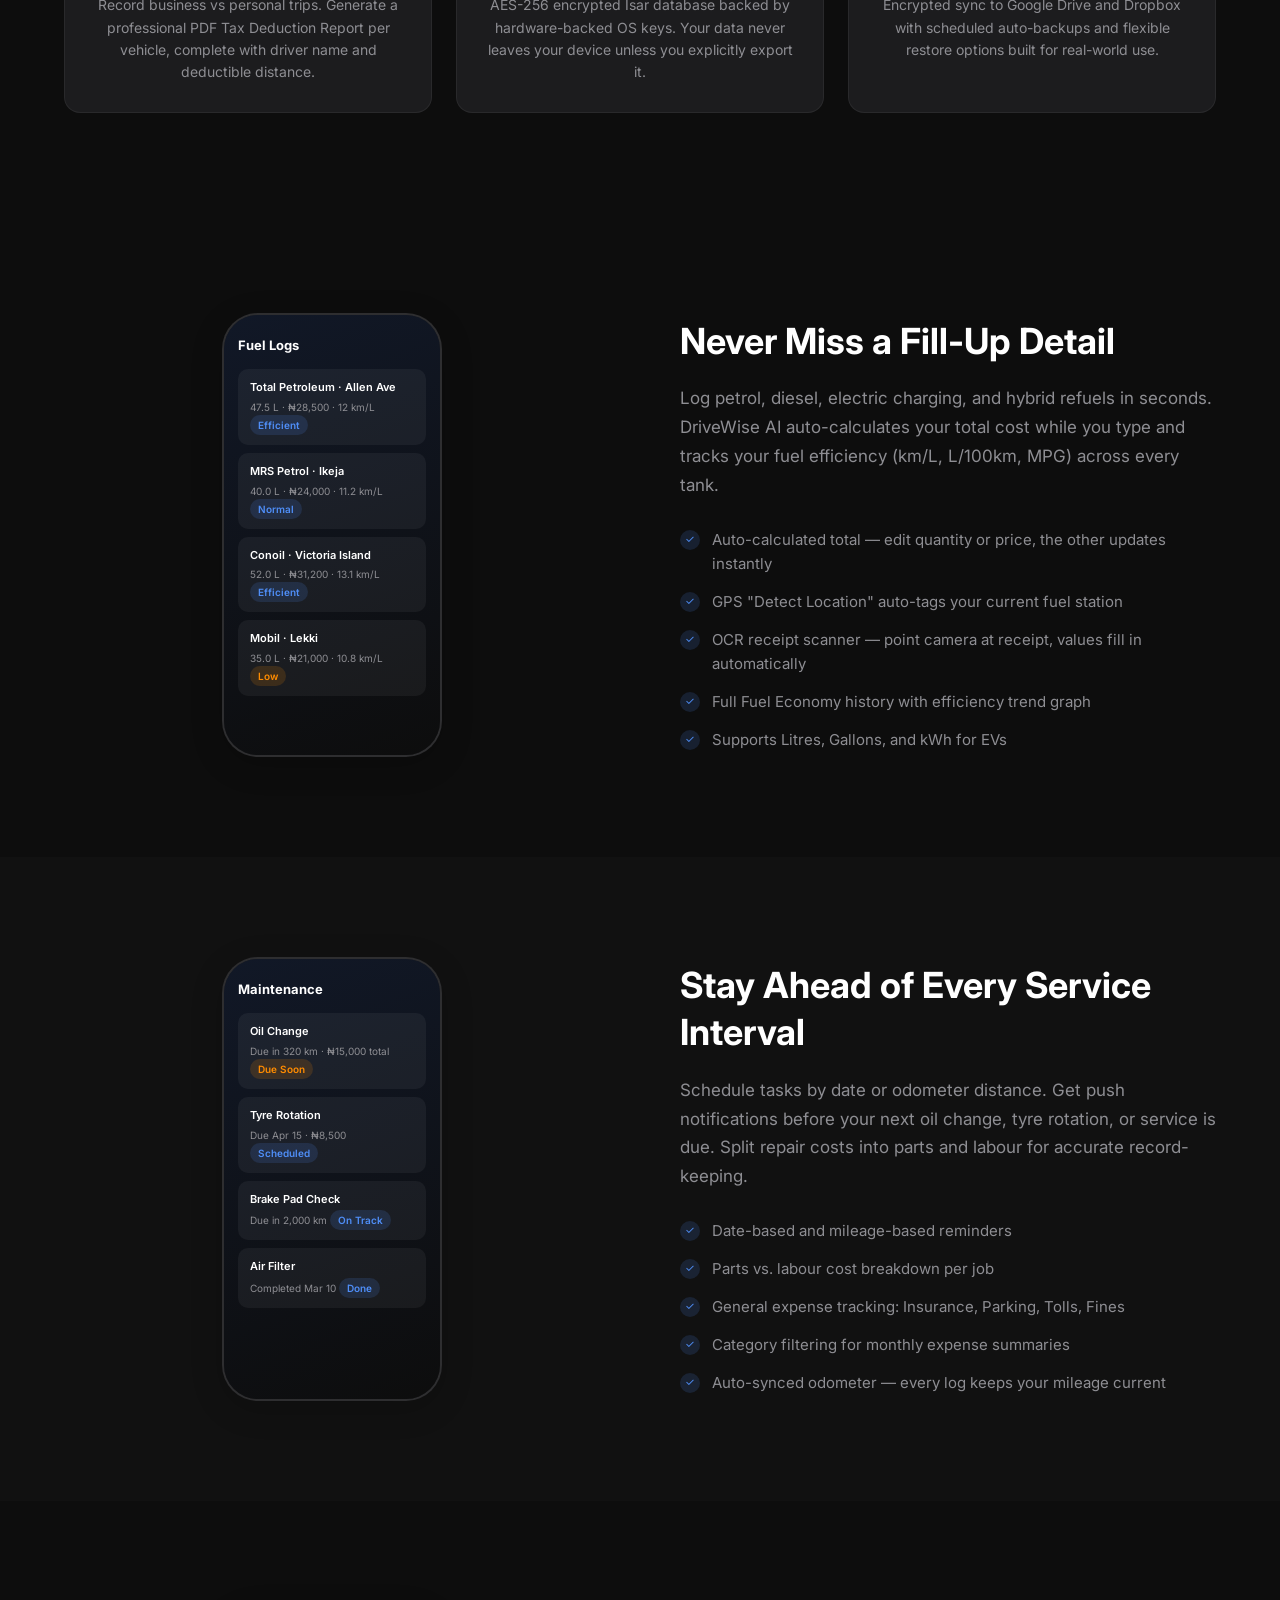
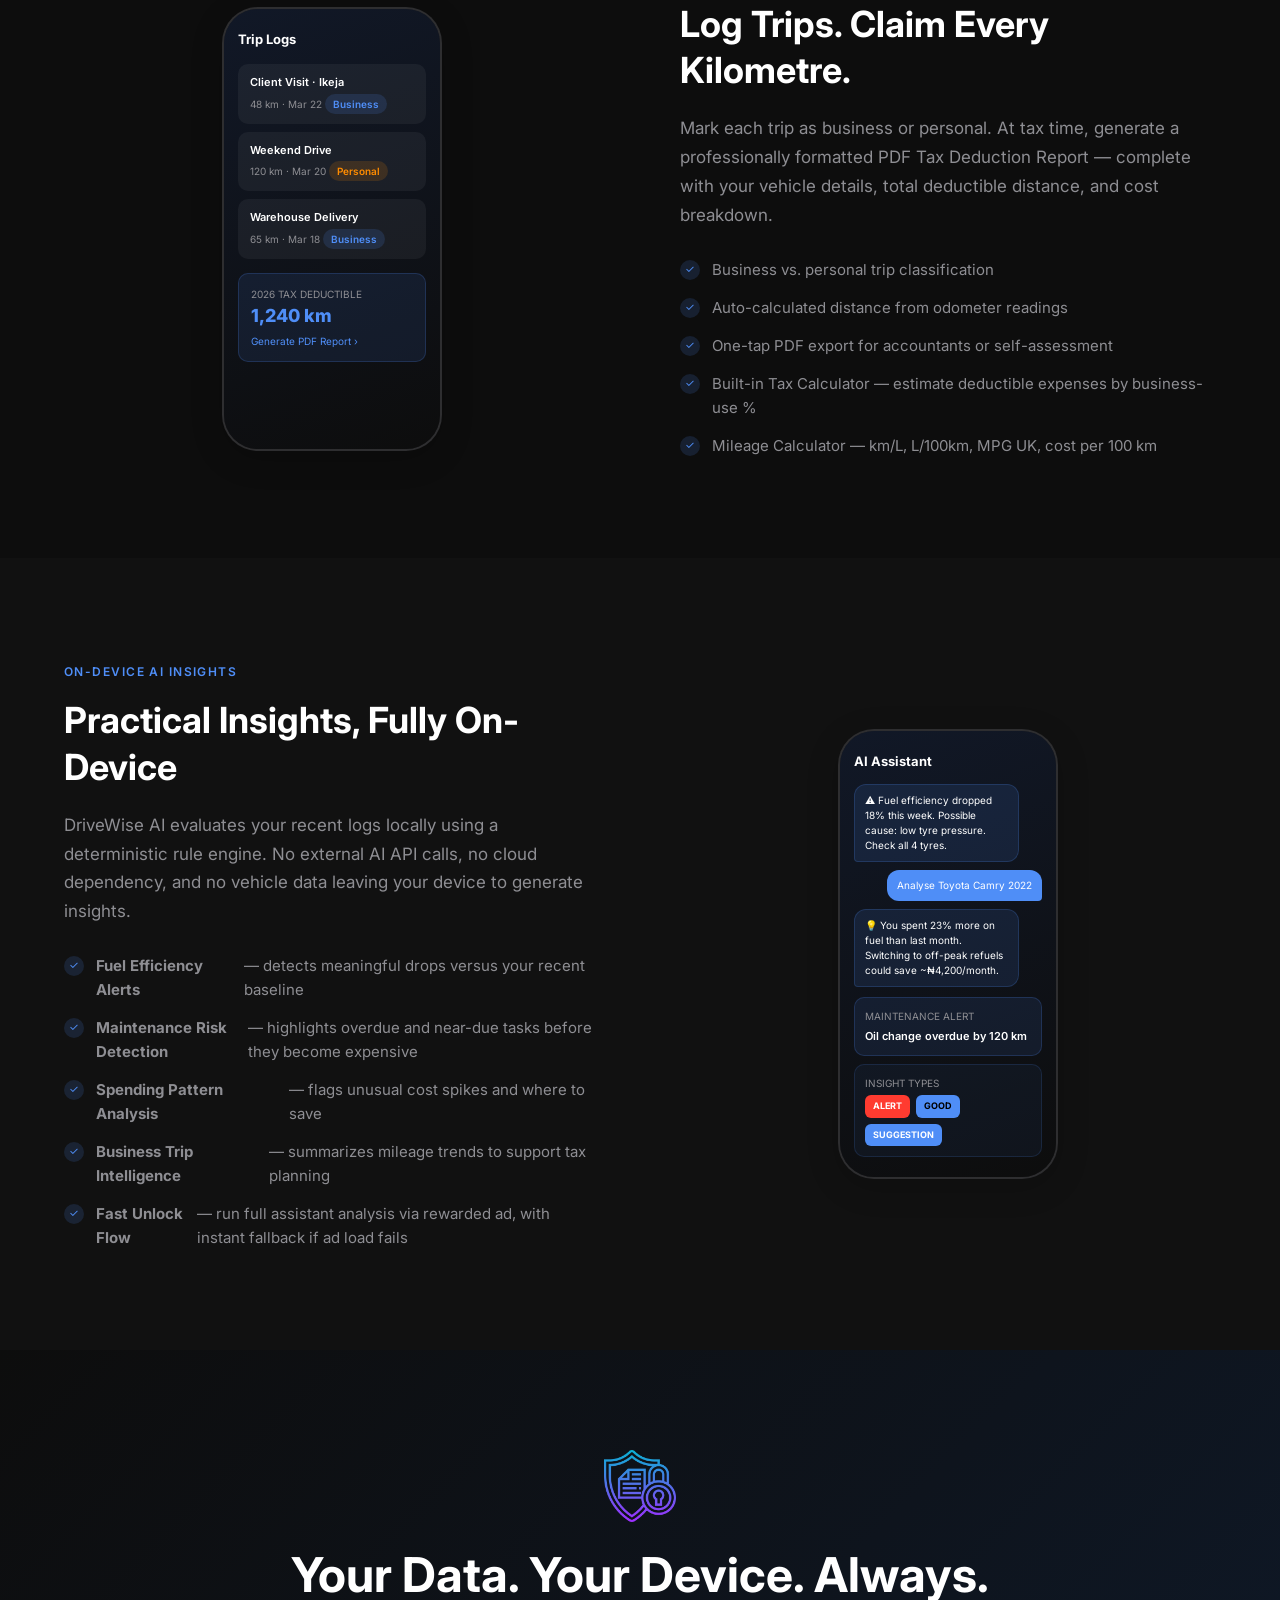
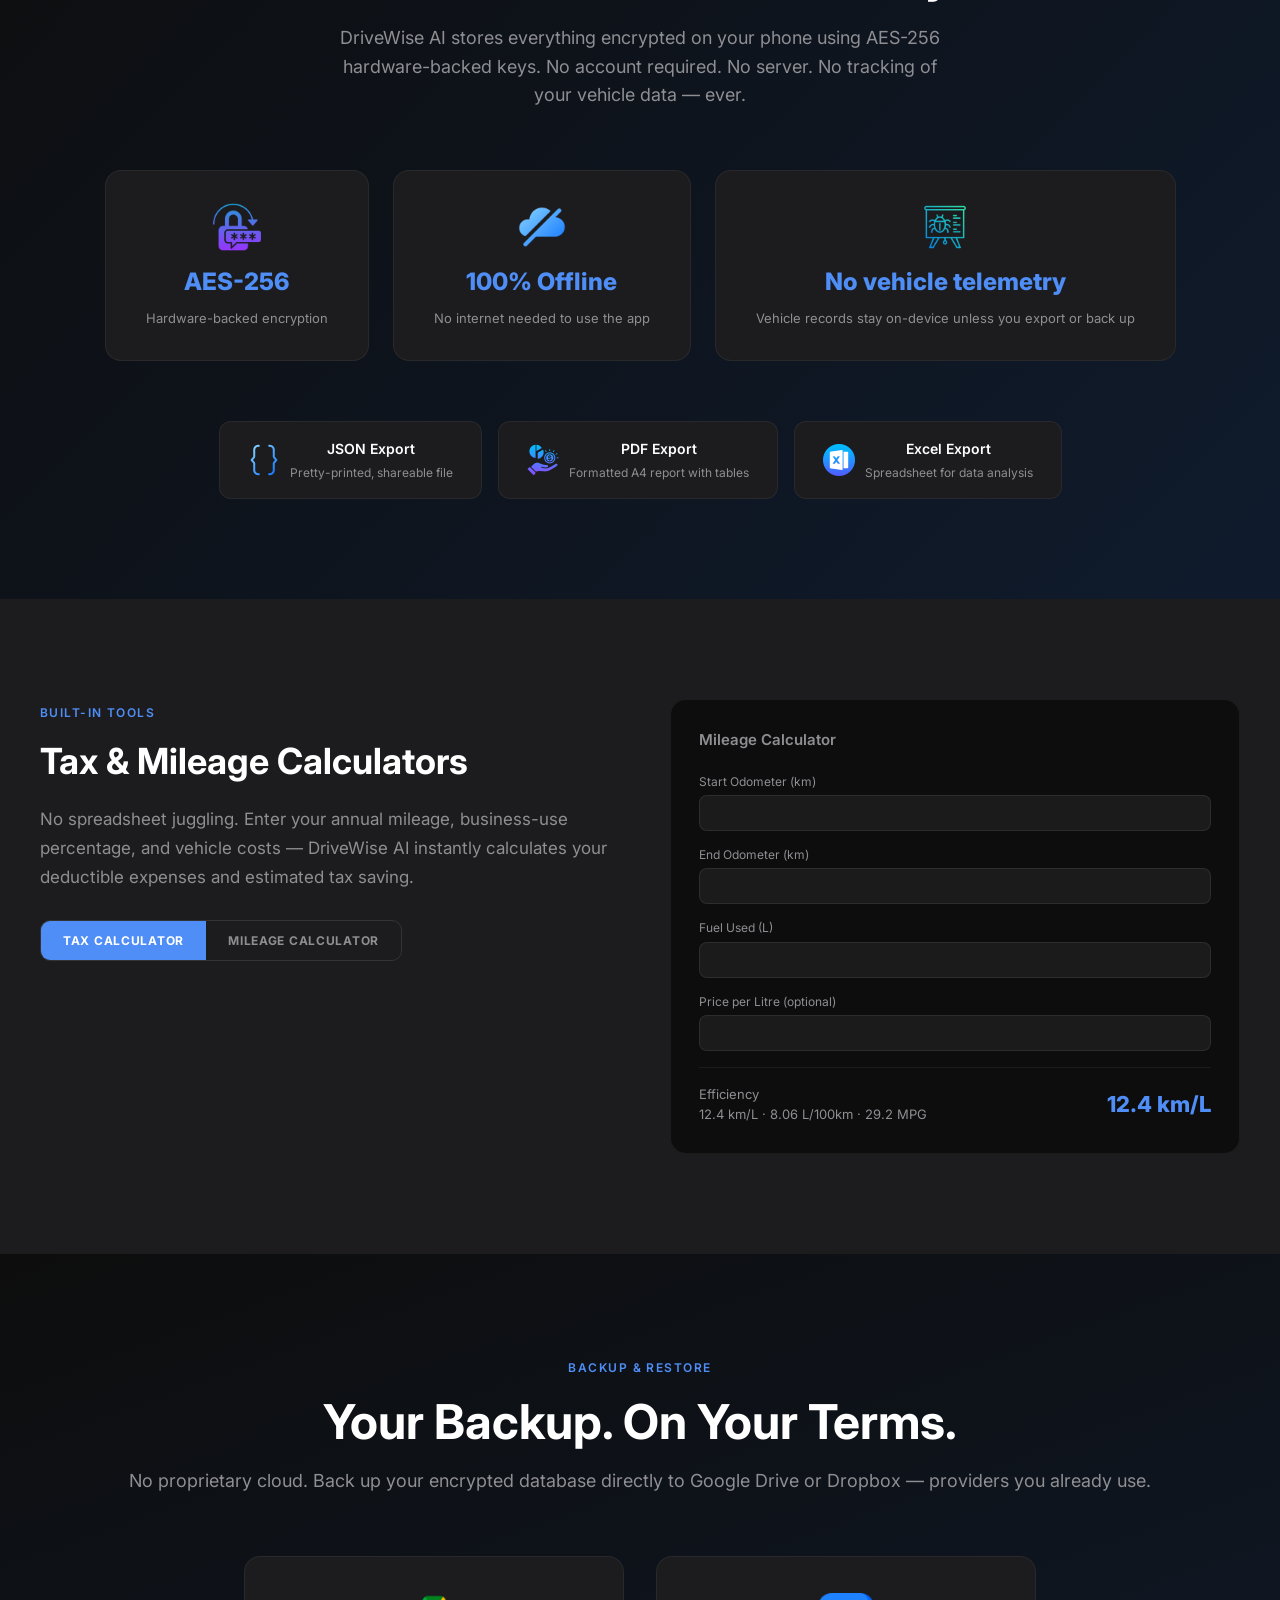
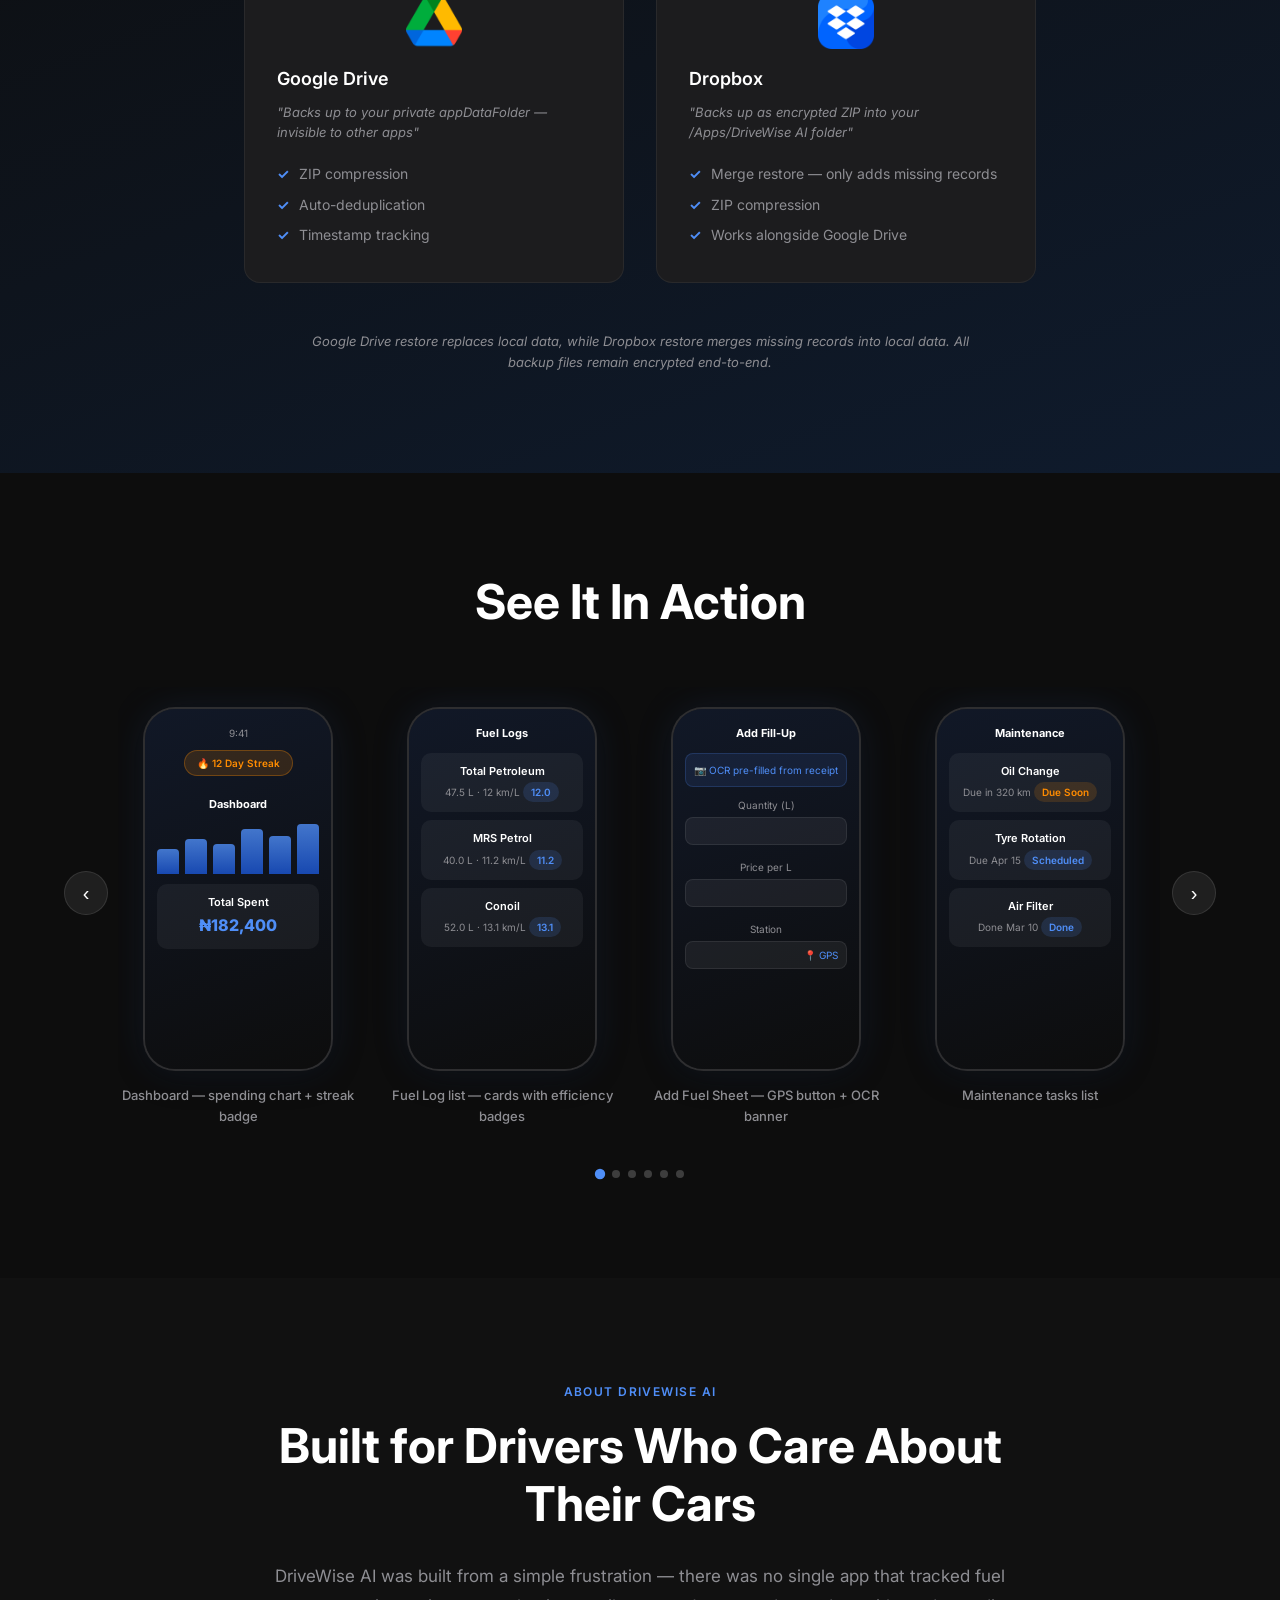
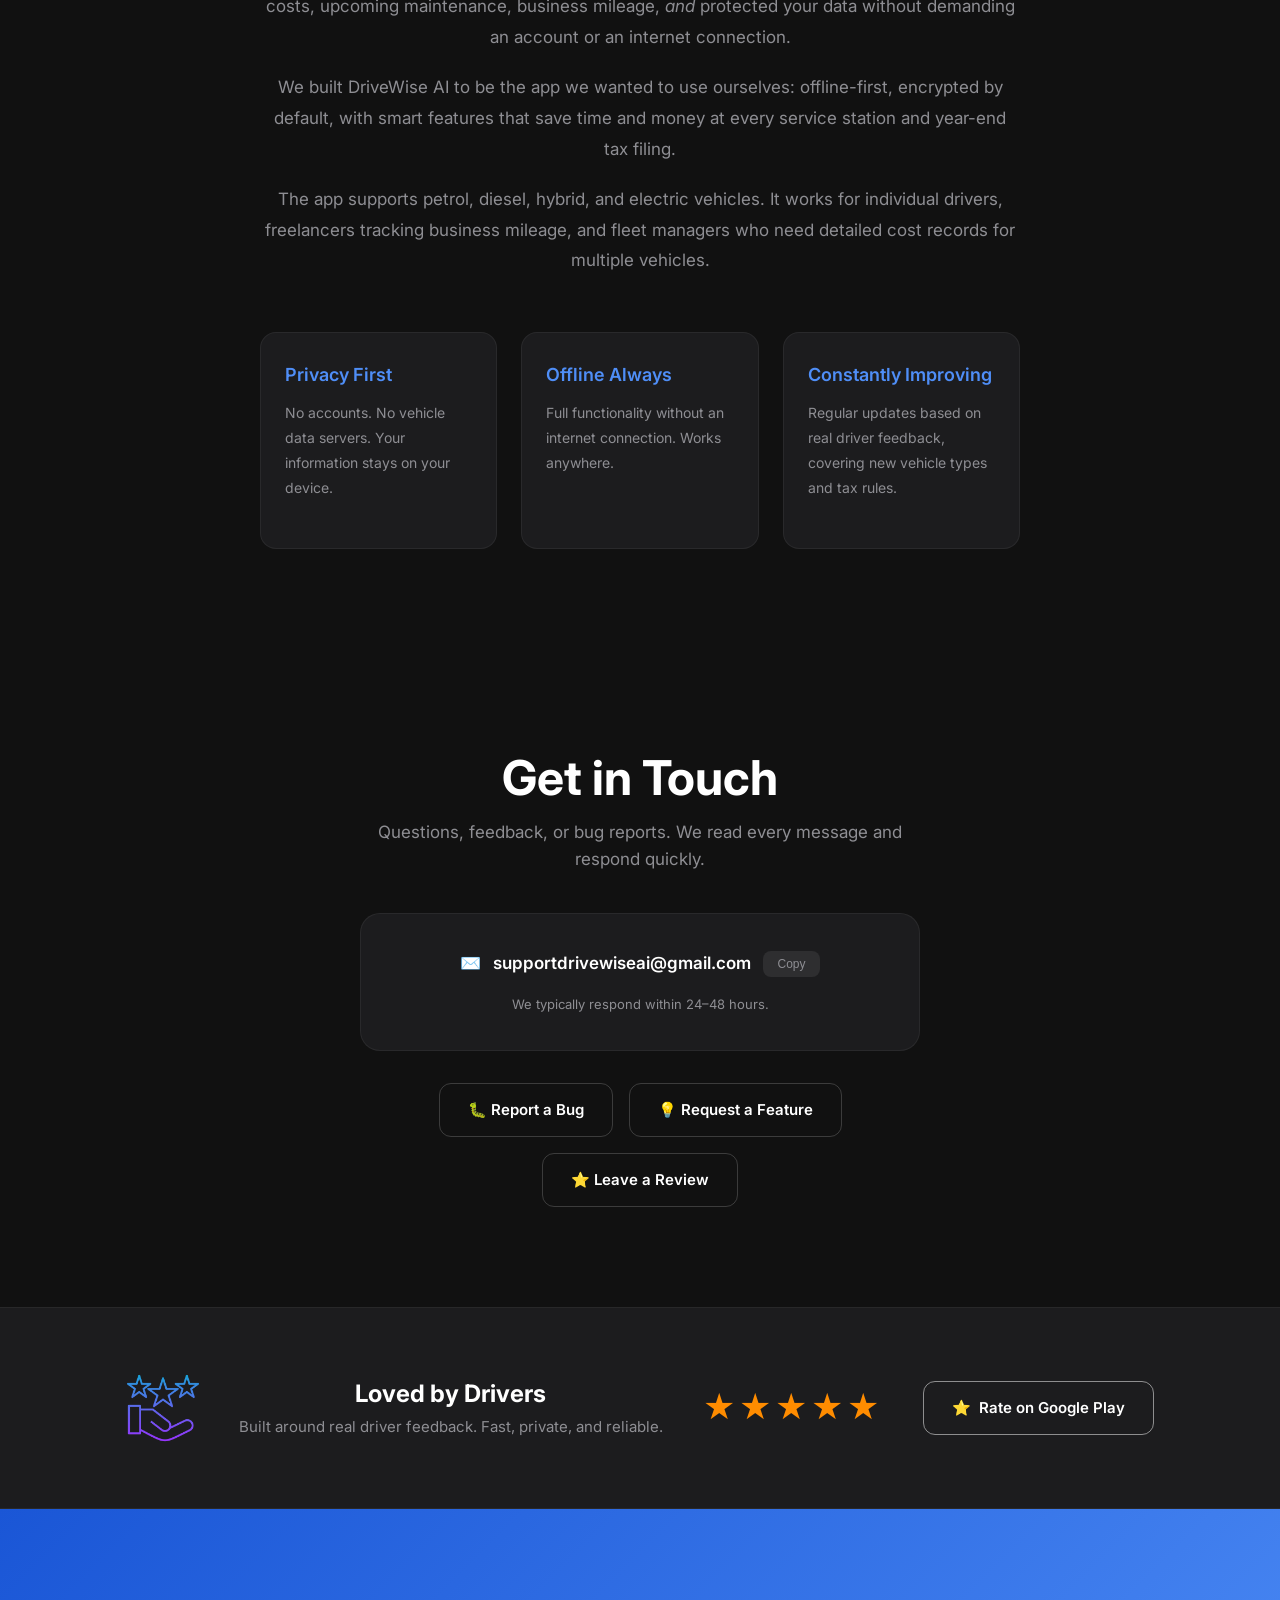
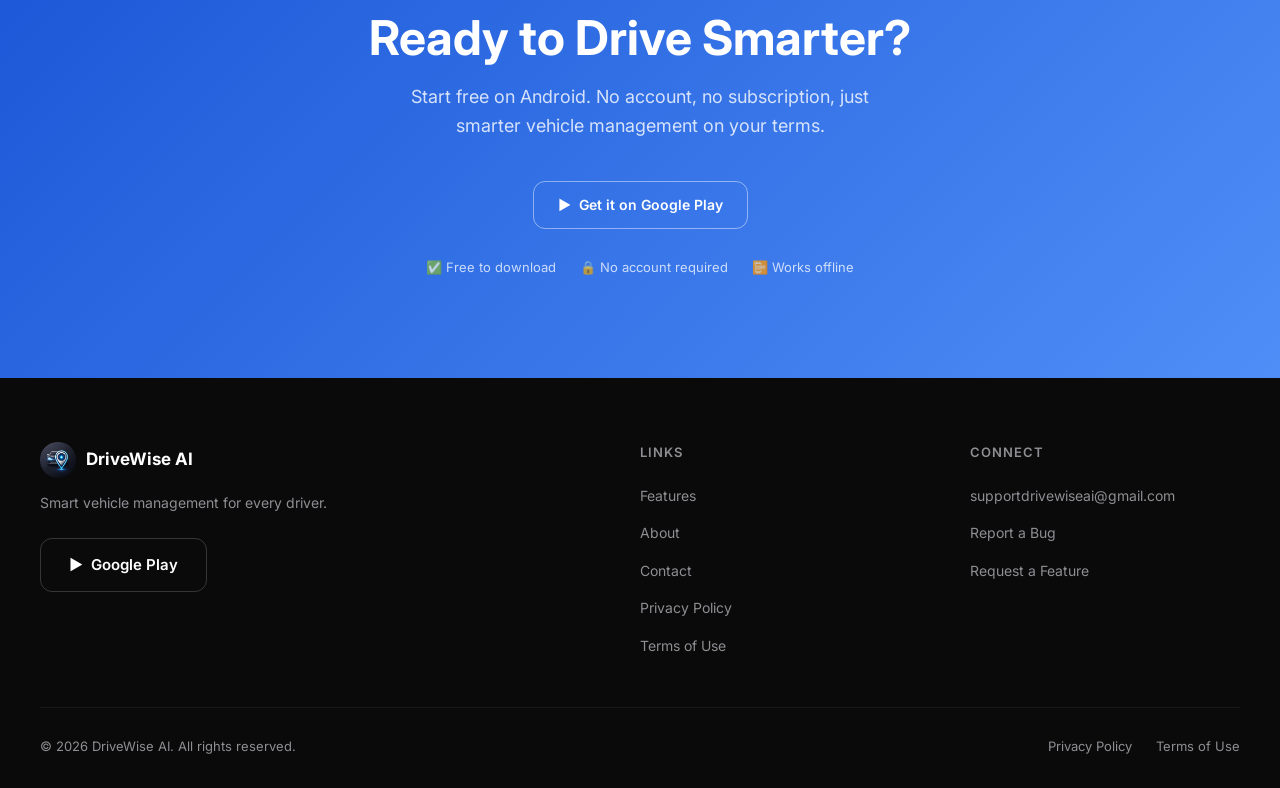
==== commit 0e4604f7: "fixed fixed" ====
--- a/index.html
+++ b/index.html
@@ -41,7 +41,7 @@
     </ul>
 
     <div class="nav-right">
-      <a href="/privacy-policy" class="nav-privacy-link">Privacy Policy</a>
+      <a href="/privacy-policy/" class="nav-privacy-link">Privacy Policy</a>
       <a href="https://play.google.com/store/apps/details?id=com.drivewiseai"
          class="btn-get-app"
          target="_blank"
@@ -60,7 +60,7 @@
   <a href="#features"      onclick="closeMobileMenu()">Features</a>
   <a href="#about"         onclick="closeMobileMenu()">About</a>
   <a href="#contact"       onclick="closeMobileMenu()">Contact</a>
-  <a href="/privacy-policy" onclick="closeMobileMenu()">Privacy Policy</a>
+  <a href="/privacy-policy/" onclick="closeMobileMenu()">Privacy Policy</a>
   <a href="https://play.google.com/store/apps/details?id=com.drivewiseai"
      class="btn btn-primary"
      target="_blank"
@@ -803,7 +803,7 @@
           <li><a href="#features">Features</a></li>
           <li><a href="#about">About</a></li>
           <li><a href="#contact">Contact</a></li>
-          <li><a href="/privacy-policy">Privacy Policy</a></li>
+          <li><a href="/privacy-policy/">Privacy Policy</a></li>
           <li><a href="#" aria-label="Terms of Use (coming soon)">Terms of Use</a></li>
         </ul>
       </div>
@@ -822,7 +822,7 @@
     <div class="footer-bottom">
       <span>© 2026 DriveWise AI. All rights reserved.</span>
       <div class="footer-bottom-links">
-        <a href="/privacy-policy">Privacy Policy</a>
+        <a href="/privacy-policy/">Privacy Policy</a>
         <a href="#" aria-label="Terms of Use (coming soon)">Terms of Use</a>
       </div>
     </div>
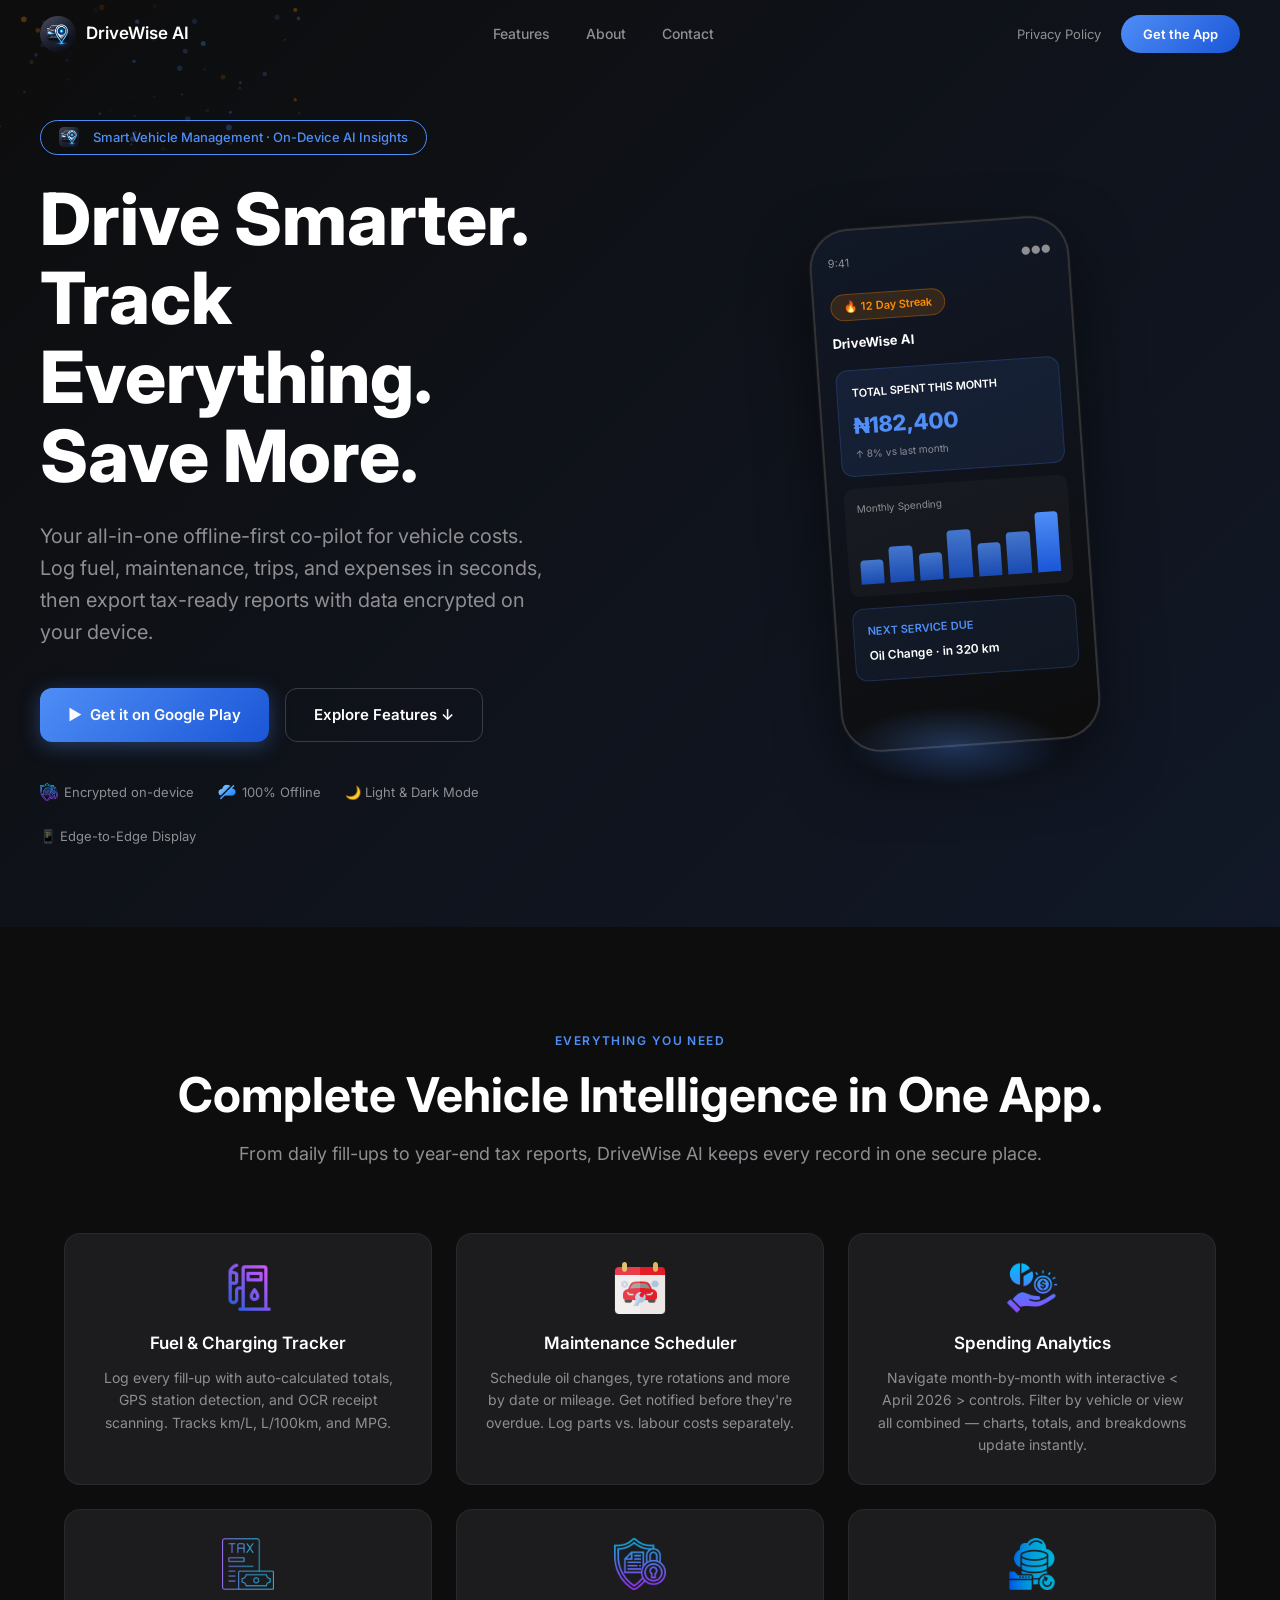
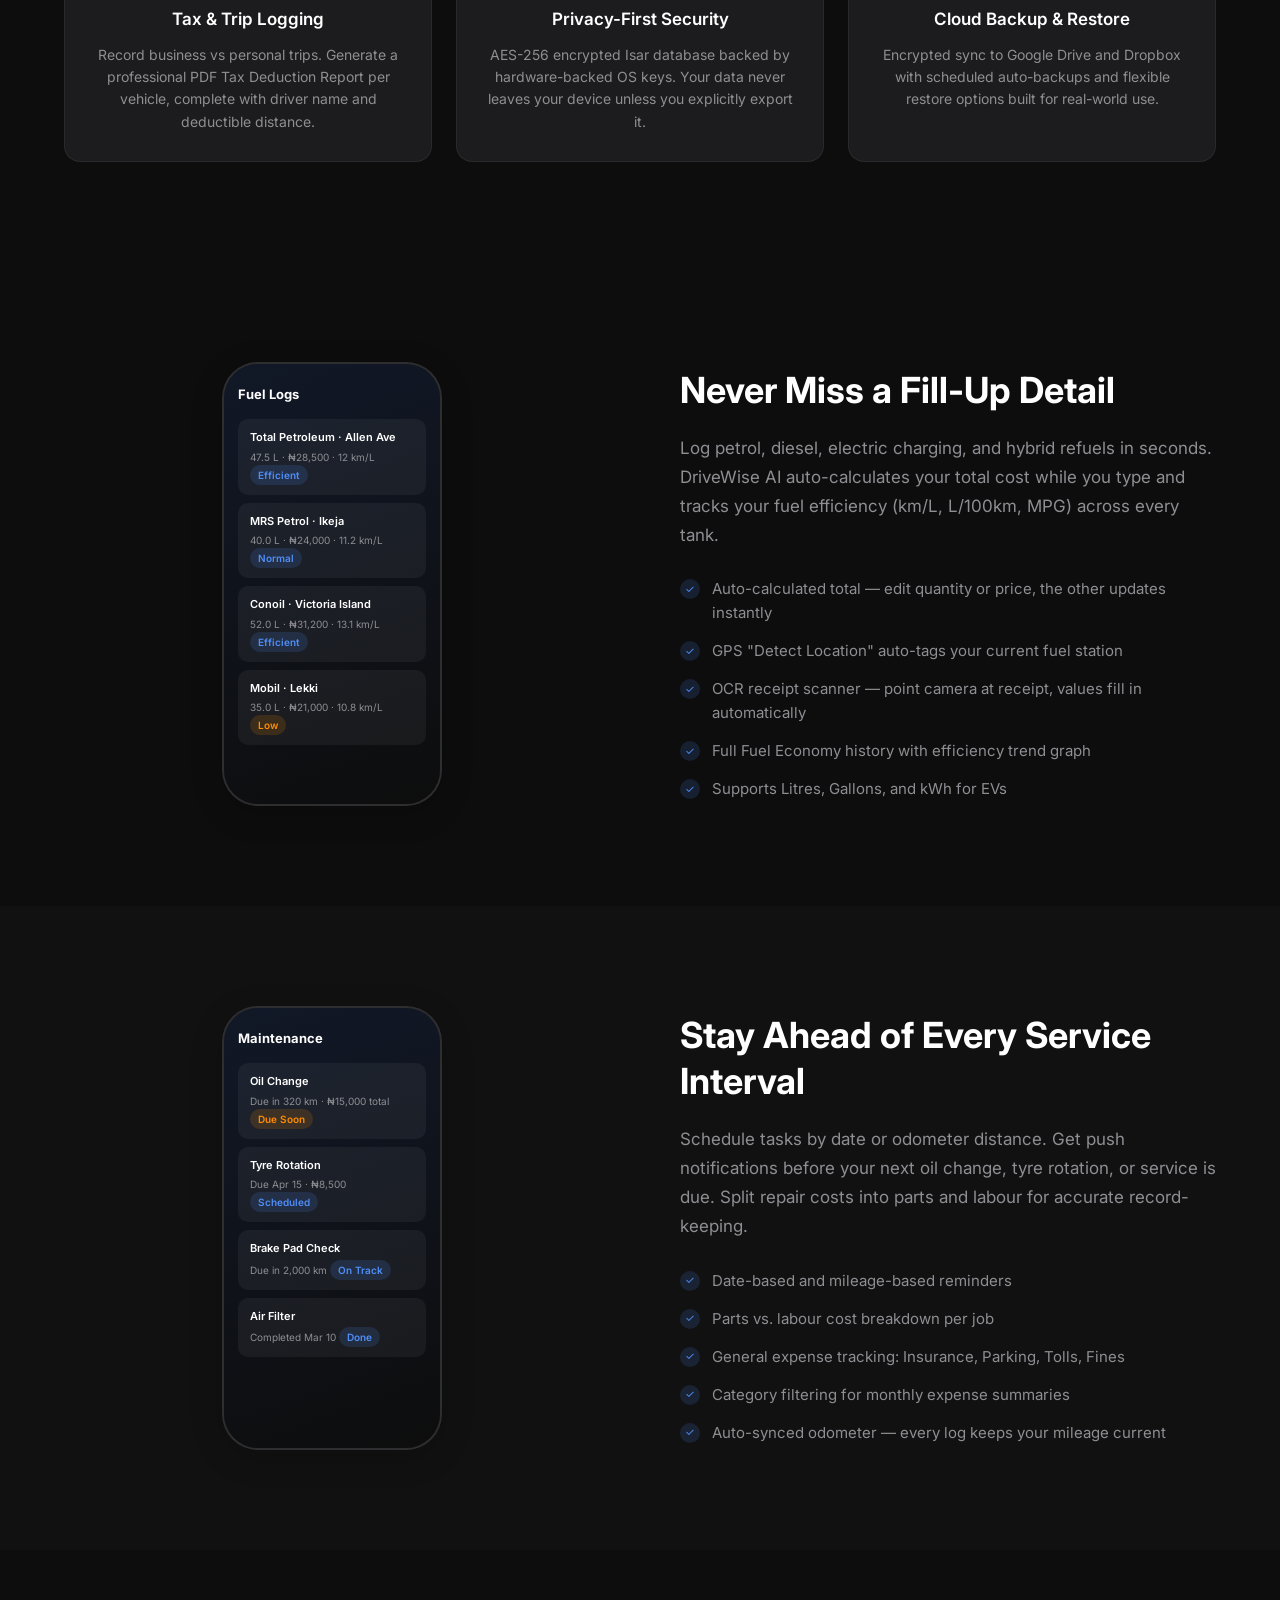
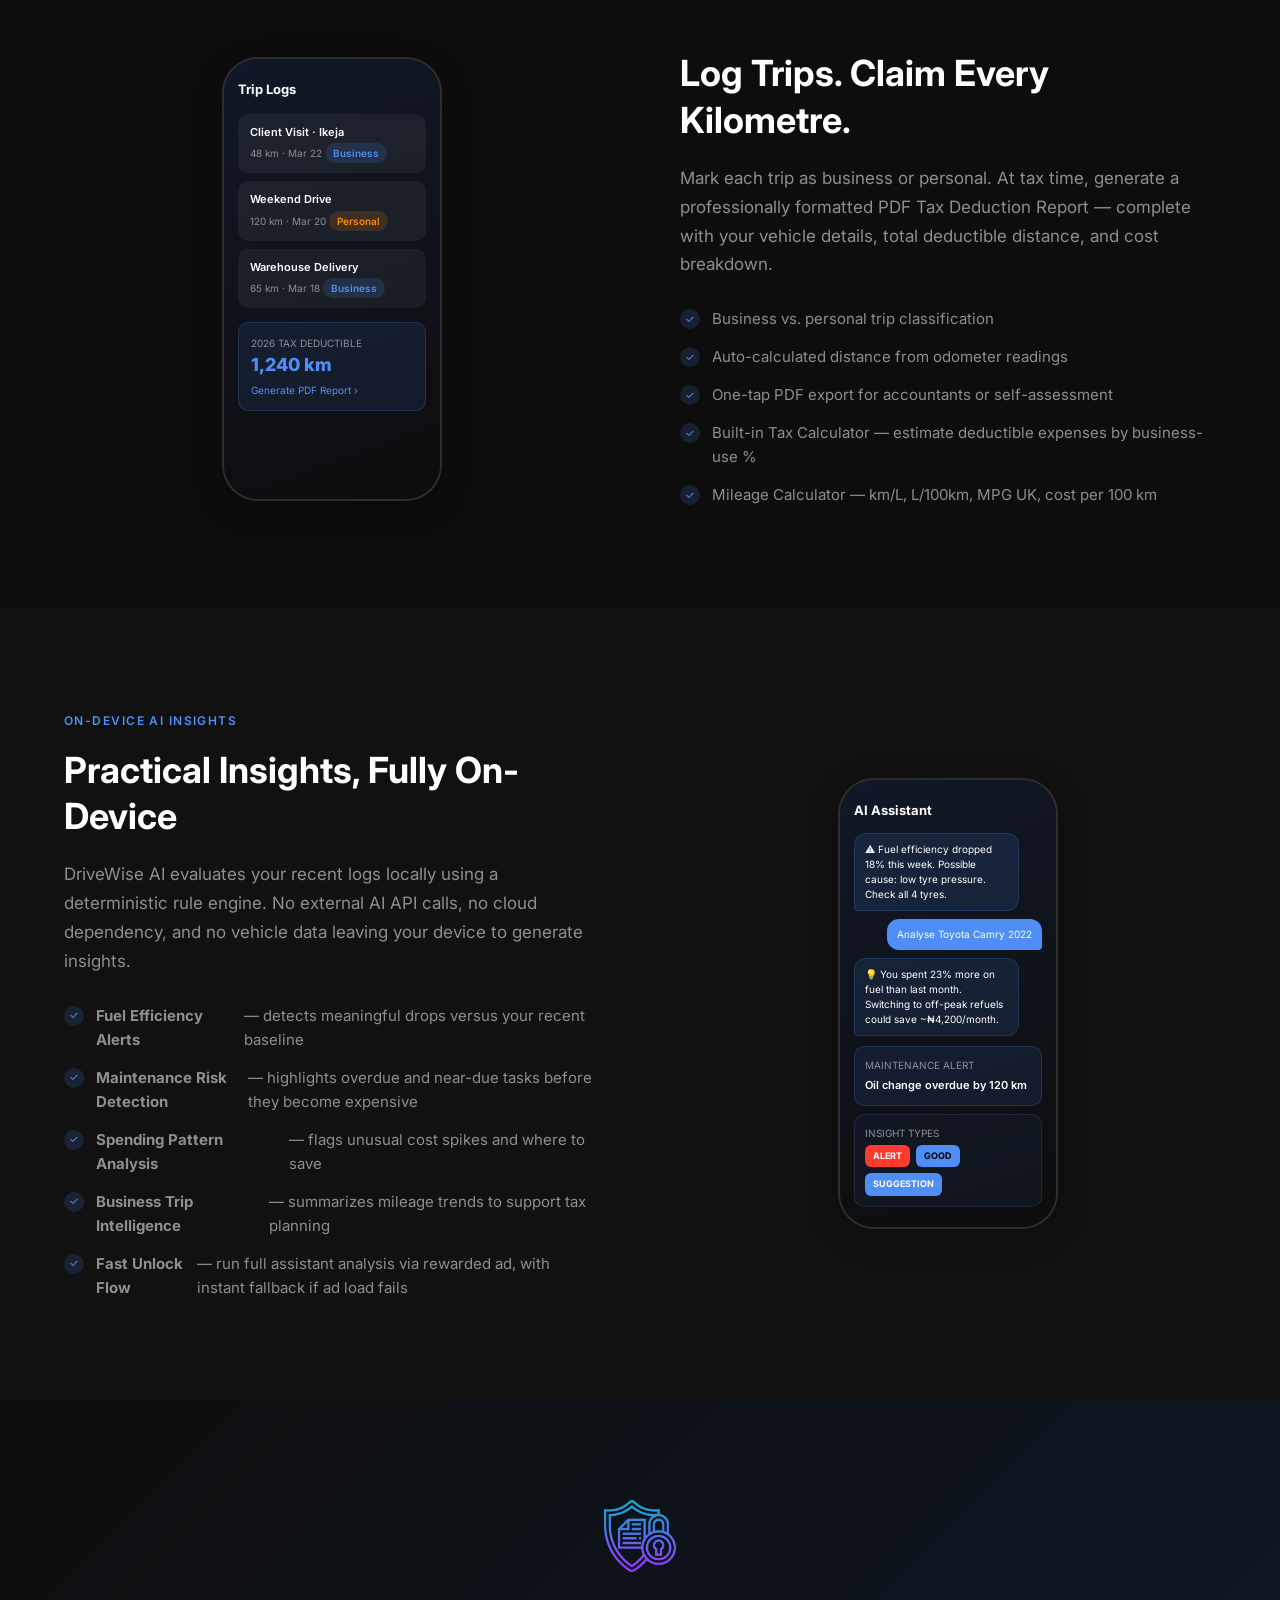
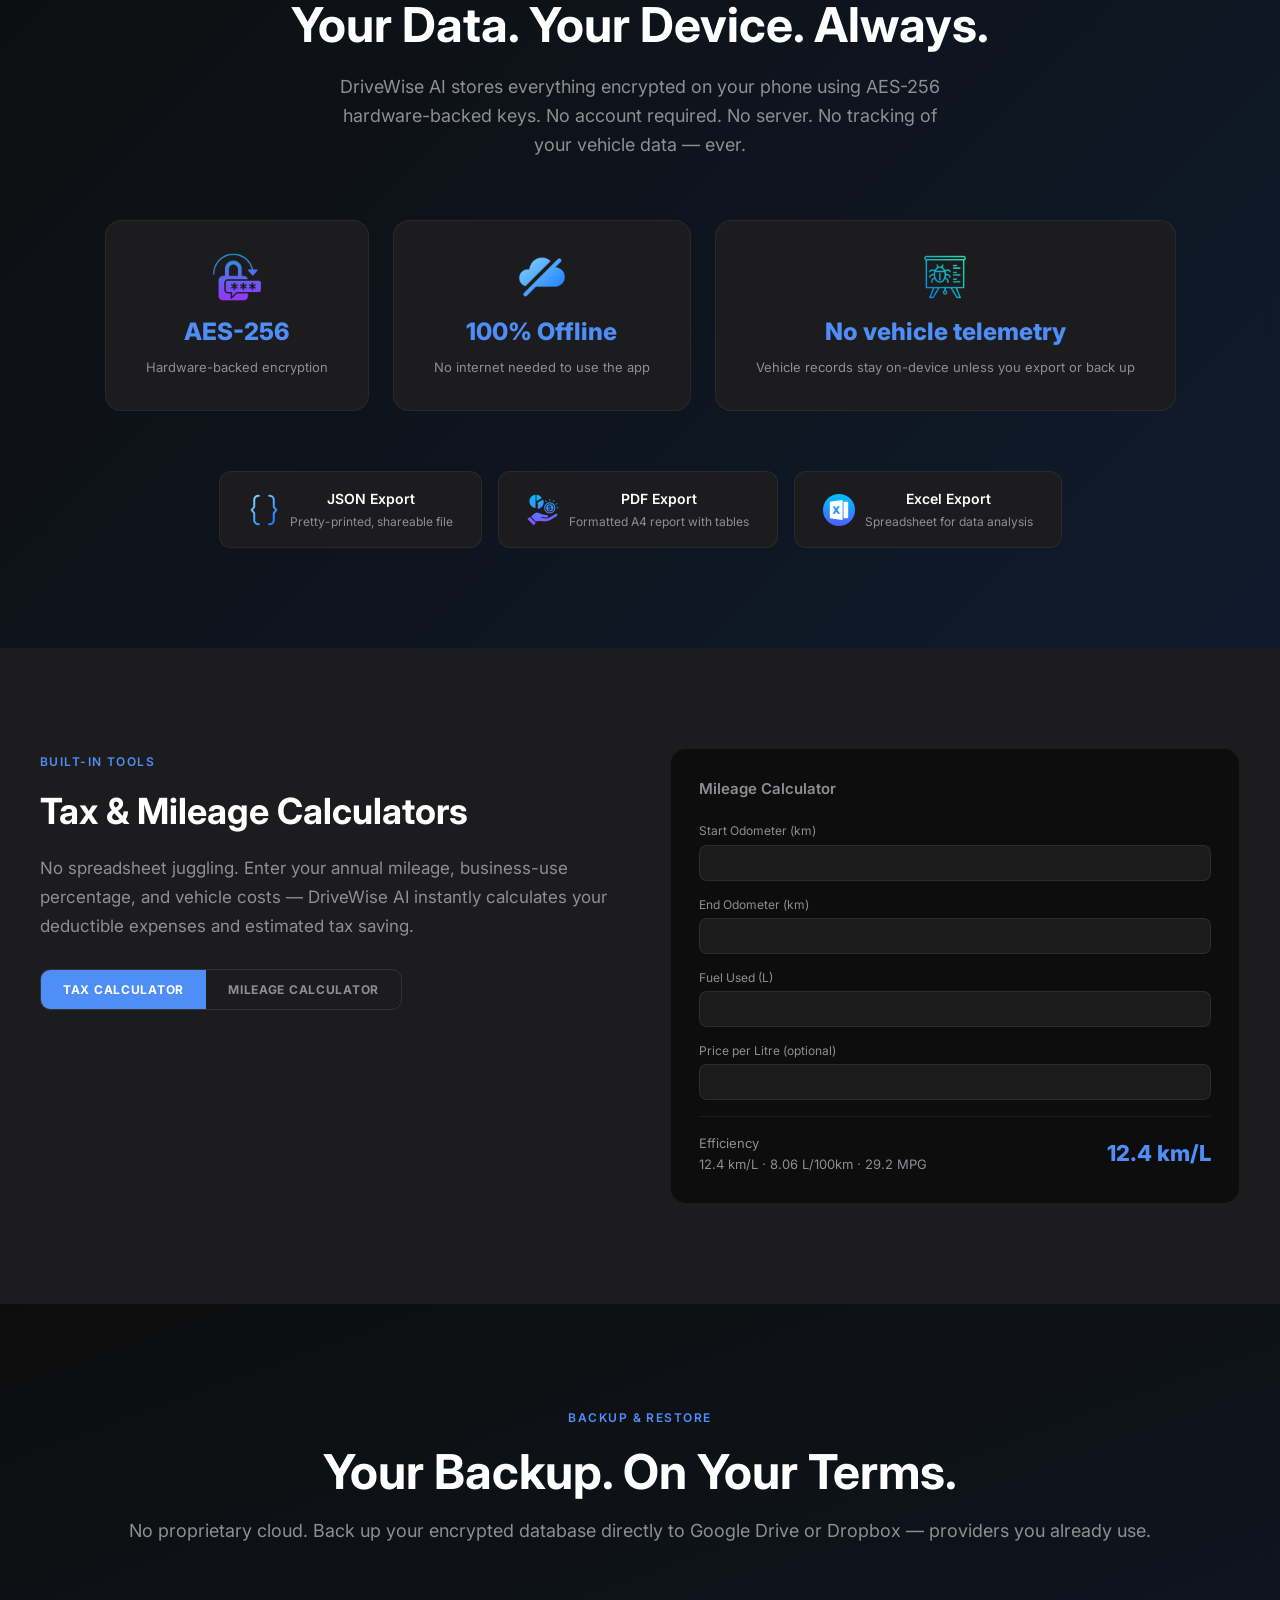
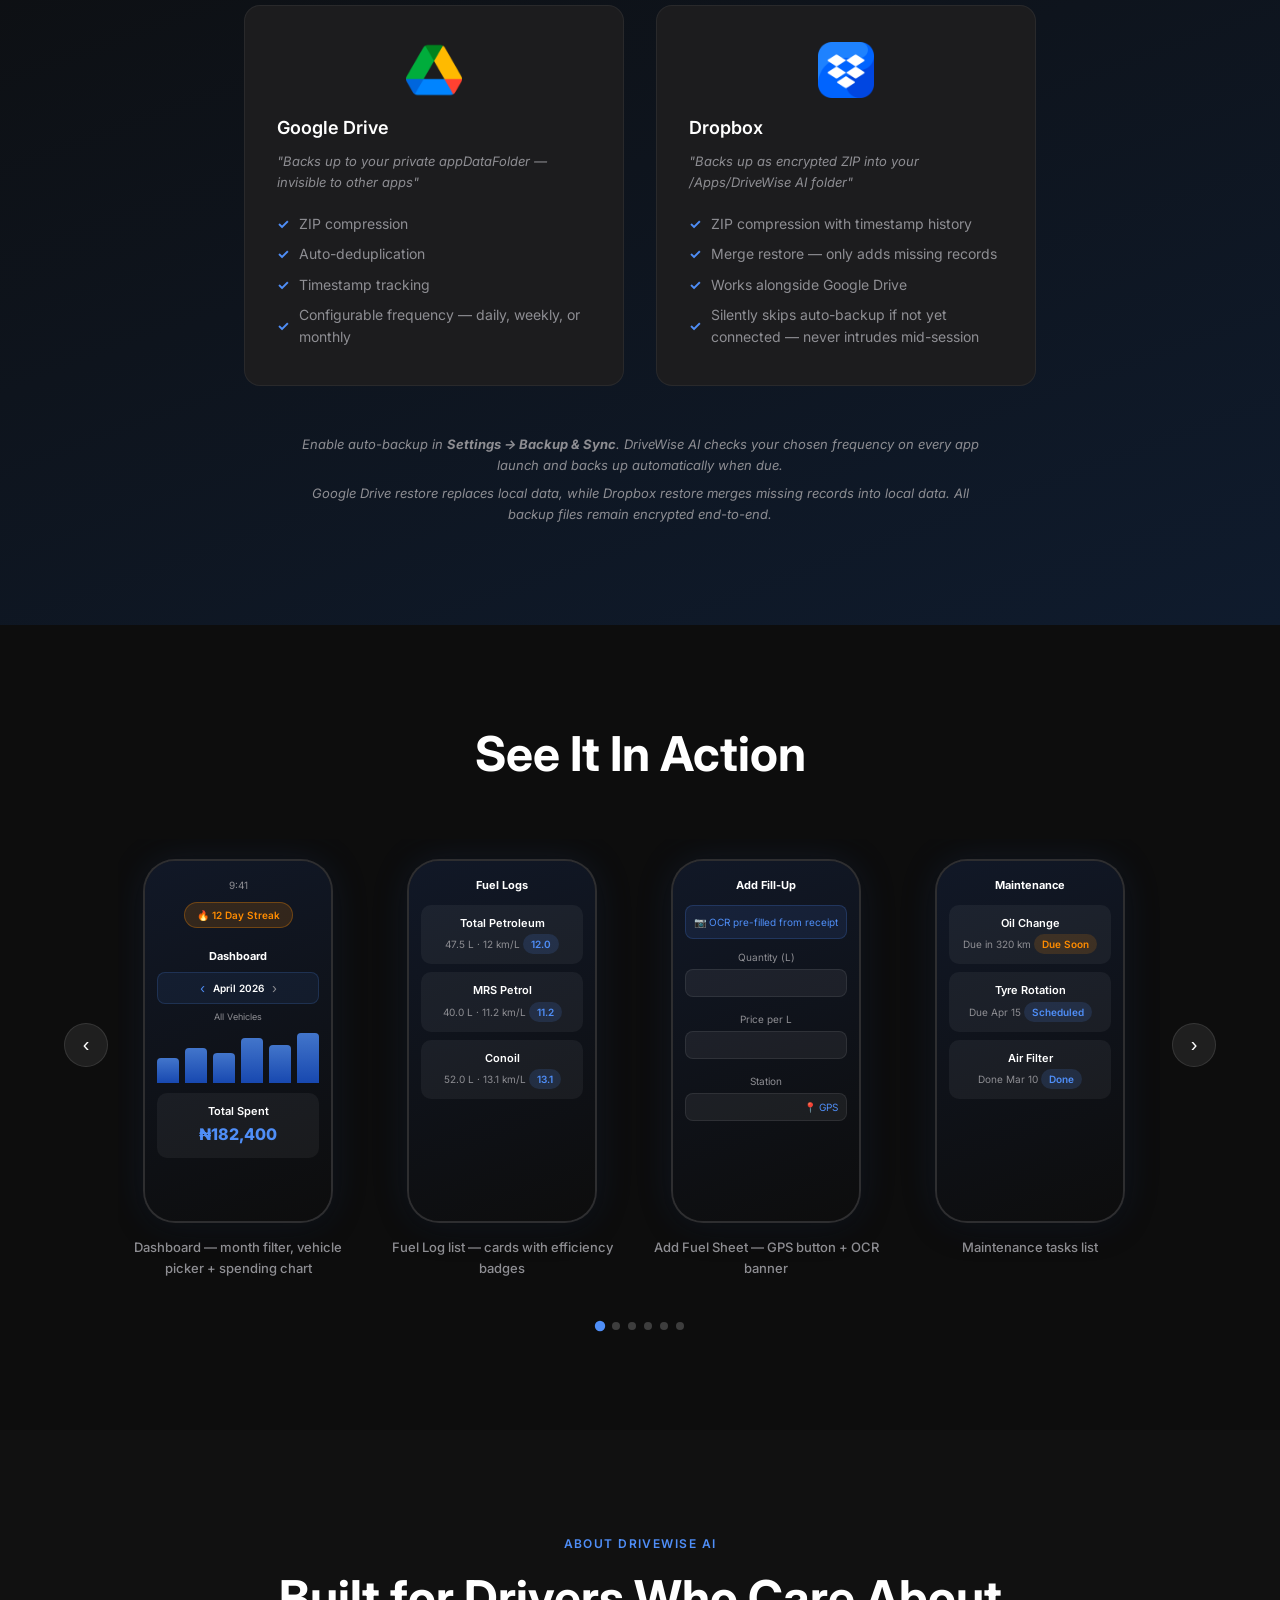
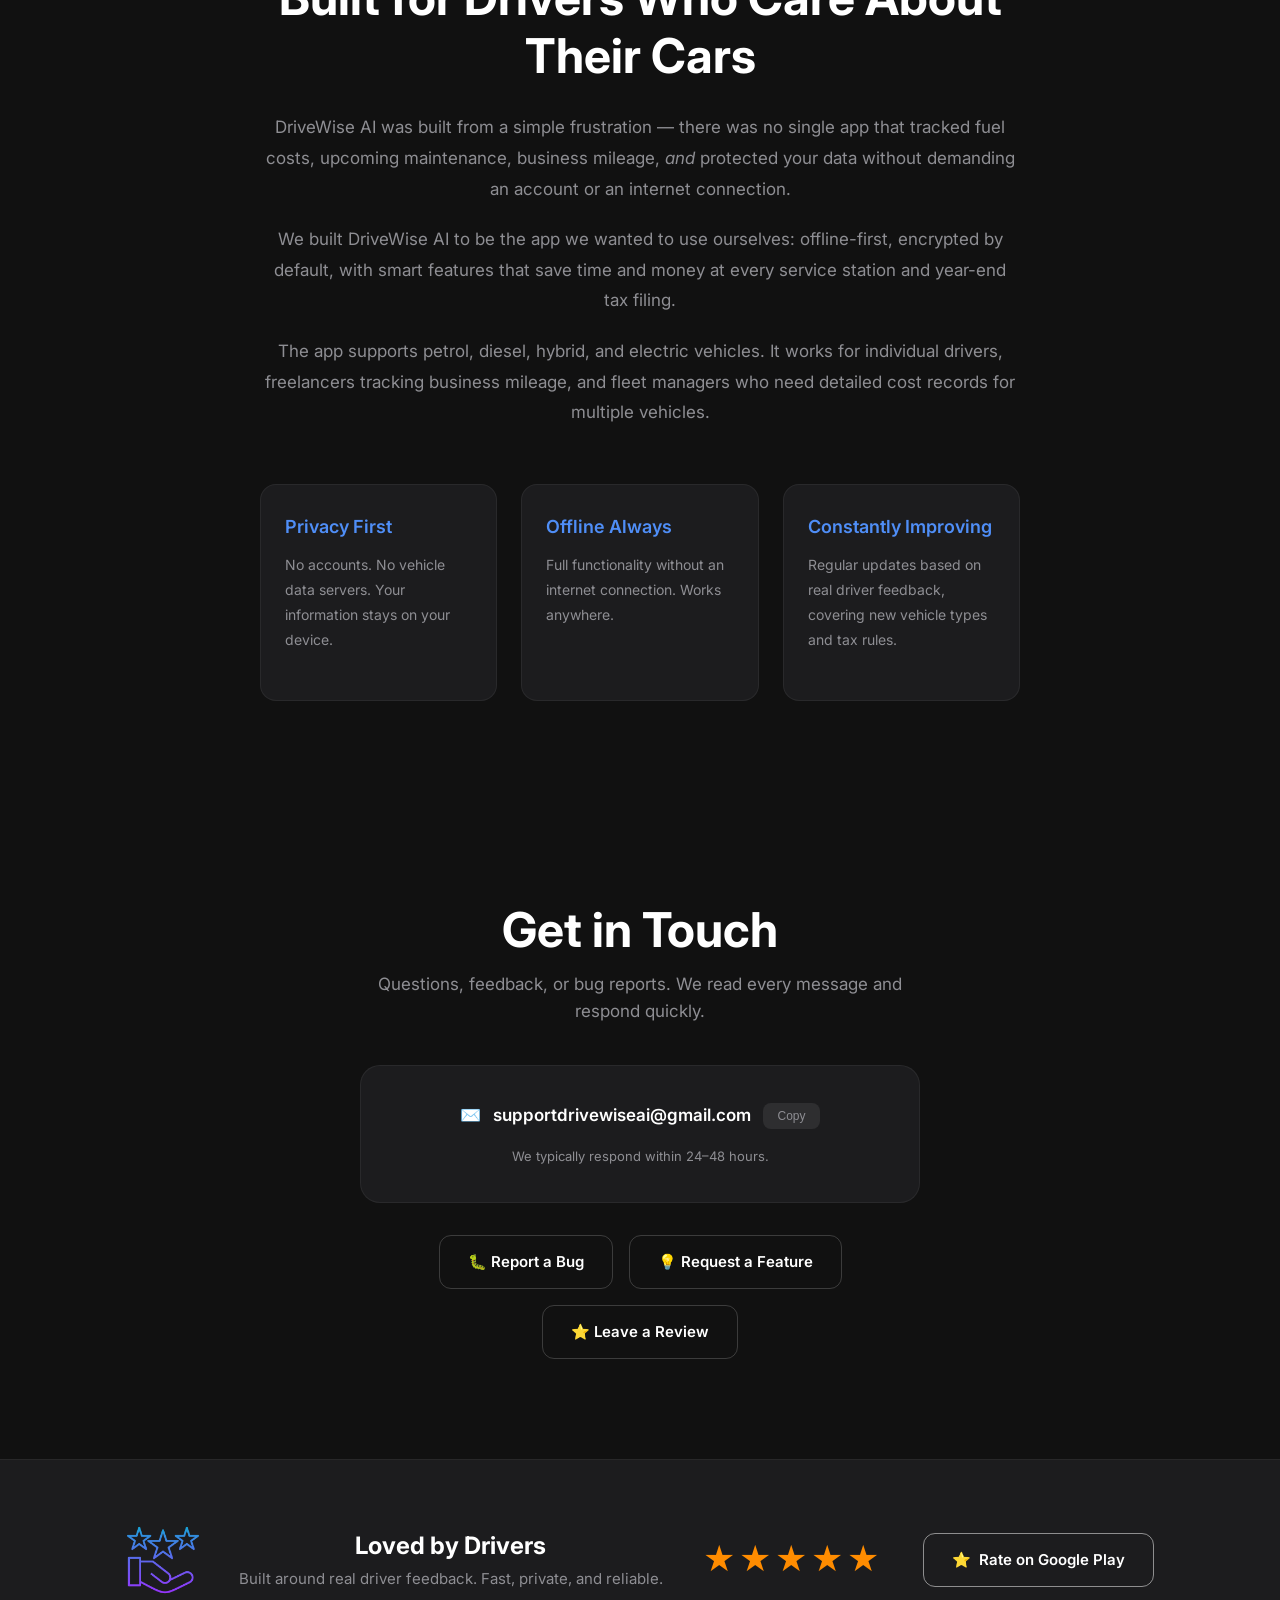
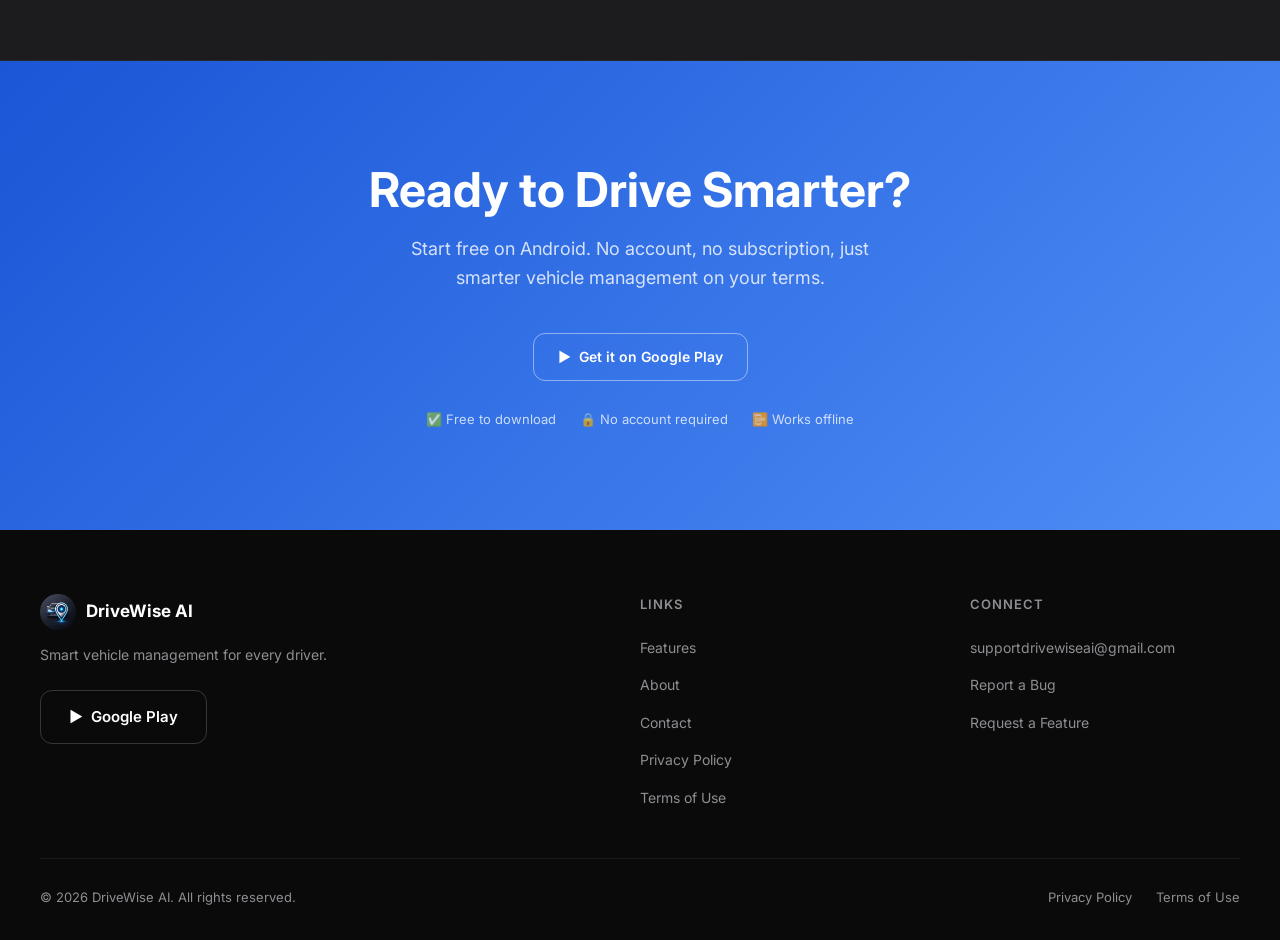
==== commit 9ad53076: "new fix new fix" ====
--- a/index.html
+++ b/index.html
@@ -108,6 +108,7 @@
         <span class="hero-trust-item"><img src="assets/data-security.png" alt="" aria-hidden="true" width="18" height="18" style="object-fit:contain;" /> Encrypted on-device</span>
         <span class="hero-trust-item"><img src="assets/offline.png" alt="" aria-hidden="true" width="18" height="18" style="object-fit:contain;" /> 100% Offline</span>
         <span class="hero-trust-item">🌙 Light &amp; Dark Mode</span>
+        <span class="hero-trust-item">📱 Edge-to-Edge Display</span>
       </div>
     </div>
 
@@ -173,9 +174,9 @@
         <p>Schedule oil changes, tyre rotations and more by date or mileage. Get notified before they're overdue. Log parts vs. labour costs separately.</p>
       </article>
       <article class="card feature-card fade-up" style="transition-delay:0.2s">
-        <img src="assets/telemetry.png" class="feature-icon" alt="" aria-hidden="true" />
-        <h4>On-Device AI Insights</h4>
-        <p>Get practical, rule-based alerts from your own data: fuel efficiency drops, overdue maintenance risks, and high-spend patterns.</p>
+        <img src="assets/divestiture.png" class="feature-icon" alt="" aria-hidden="true" />
+        <h4>Spending Analytics</h4>
+        <p>Navigate month-by-month with interactive &lt; April 2026 &gt; controls. Filter by vehicle or view all combined — charts, totals, and breakdowns update instantly.</p>
       </article>
       <article class="card feature-card fade-up" style="transition-delay:0.3s">
         <img src="assets/tax.png" class="feature-icon" alt="" aria-hidden="true" />
@@ -518,6 +519,7 @@
           <li class="cloud-feature">ZIP compression</li>
           <li class="cloud-feature">Auto-deduplication</li>
           <li class="cloud-feature">Timestamp tracking</li>
+          <li class="cloud-feature">Configurable frequency — daily, weekly, or monthly</li>
         </ul>
       </div>
       <div class="card cloud-card fade-up" style="transition-delay:0.1s">
@@ -525,15 +527,19 @@
         <h4>Dropbox</h4>
         <p class="cloud-card-tagline">"Backs up as encrypted ZIP into your /Apps/DriveWise AI folder"</p>
         <ul class="cloud-features" role="list">
+          <li class="cloud-feature">ZIP compression with timestamp history</li>
           <li class="cloud-feature">Merge restore — only adds missing records</li>
-          <li class="cloud-feature">ZIP compression</li>
           <li class="cloud-feature">Works alongside Google Drive</li>
+          <li class="cloud-feature">Silently skips auto-backup if not yet connected — never intrudes mid-session</li>
         </ul>
       </div>
     </div>
 
     <div class="cloud-note fade-up">
       <p class="cloud-note-restore">
+        Enable auto-backup in <strong>Settings → Backup &amp; Sync</strong>. DriveWise AI checks your chosen frequency on every app launch and backs up automatically when due.
+      </p>
+      <p class="cloud-note-restore" style="margin-top:8px;">
         Google Drive restore replaces local data, while Dropbox restore merges missing records into local data. All backup files remain encrypted end-to-end.
       </p>
     </div>
@@ -559,7 +565,13 @@
             <div class="carousel-screen">
               <div style="font-size:10px;color:var(--text-secondary);margin-bottom:8px;">9:41</div>
               <div class="streak-badge" style="font-size:10px;">🔥 12 Day Streak</div>
-              <div style="font-size:11px;font-weight:700;margin:8px 0 10px;">Dashboard</div>
+              <div style="font-size:11px;font-weight:700;margin:8px 0 6px;">Dashboard</div>
+              <div style="display:flex;align-items:center;justify-content:center;gap:8px;background:rgba(79,142,247,0.08);border:1px solid rgba(79,142,247,0.18);border-radius:8px;padding:5px 10px;margin-bottom:6px;font-size:10px;">
+                <span style="color:var(--primary);font-size:13px;">‹</span>
+                <span style="font-weight:600;">April 2026</span>
+                <span style="color:var(--text-secondary);font-size:13px;">›</span>
+              </div>
+              <div style="font-size:9px;color:var(--text-secondary);text-align:center;margin-bottom:8px;">All Vehicles</div>
               <div class="phone-chart-bars" style="height:50px;margin-bottom:10px;">
                 <div class="phone-bar" style="height:50%"></div>
                 <div class="phone-bar" style="height:70%"></div>
@@ -571,7 +583,7 @@
               <div class="mock-item"><div class="mock-item-title">Total Spent</div><div style="font-size:16px;font-weight:800;color:var(--primary);">₦182,400</div></div>
             </div>
           </div>
-          <p class="carousel-label">Dashboard — spending chart + streak badge</p>
+          <p class="carousel-label">Dashboard — month filter, vehicle picker + spending chart</p>
         </div>
 
         <div class="carousel-slide" role="listitem">
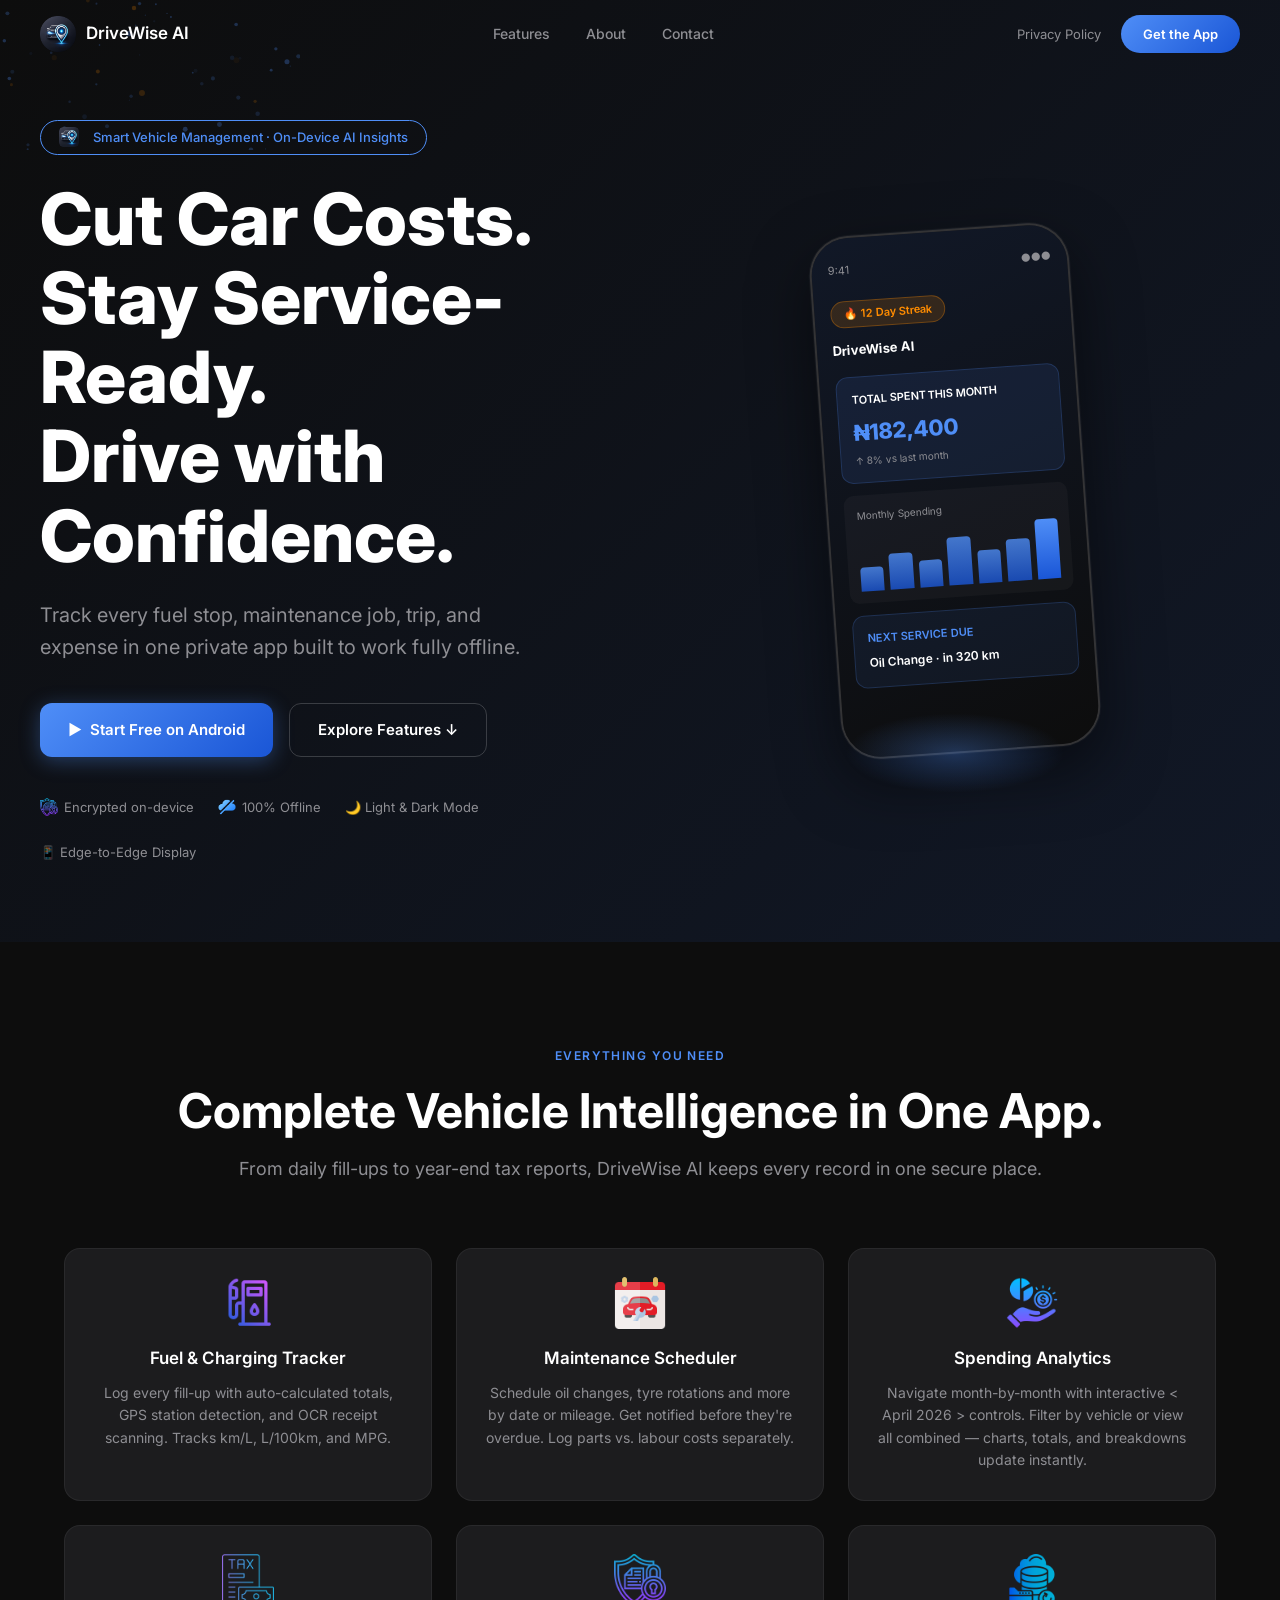
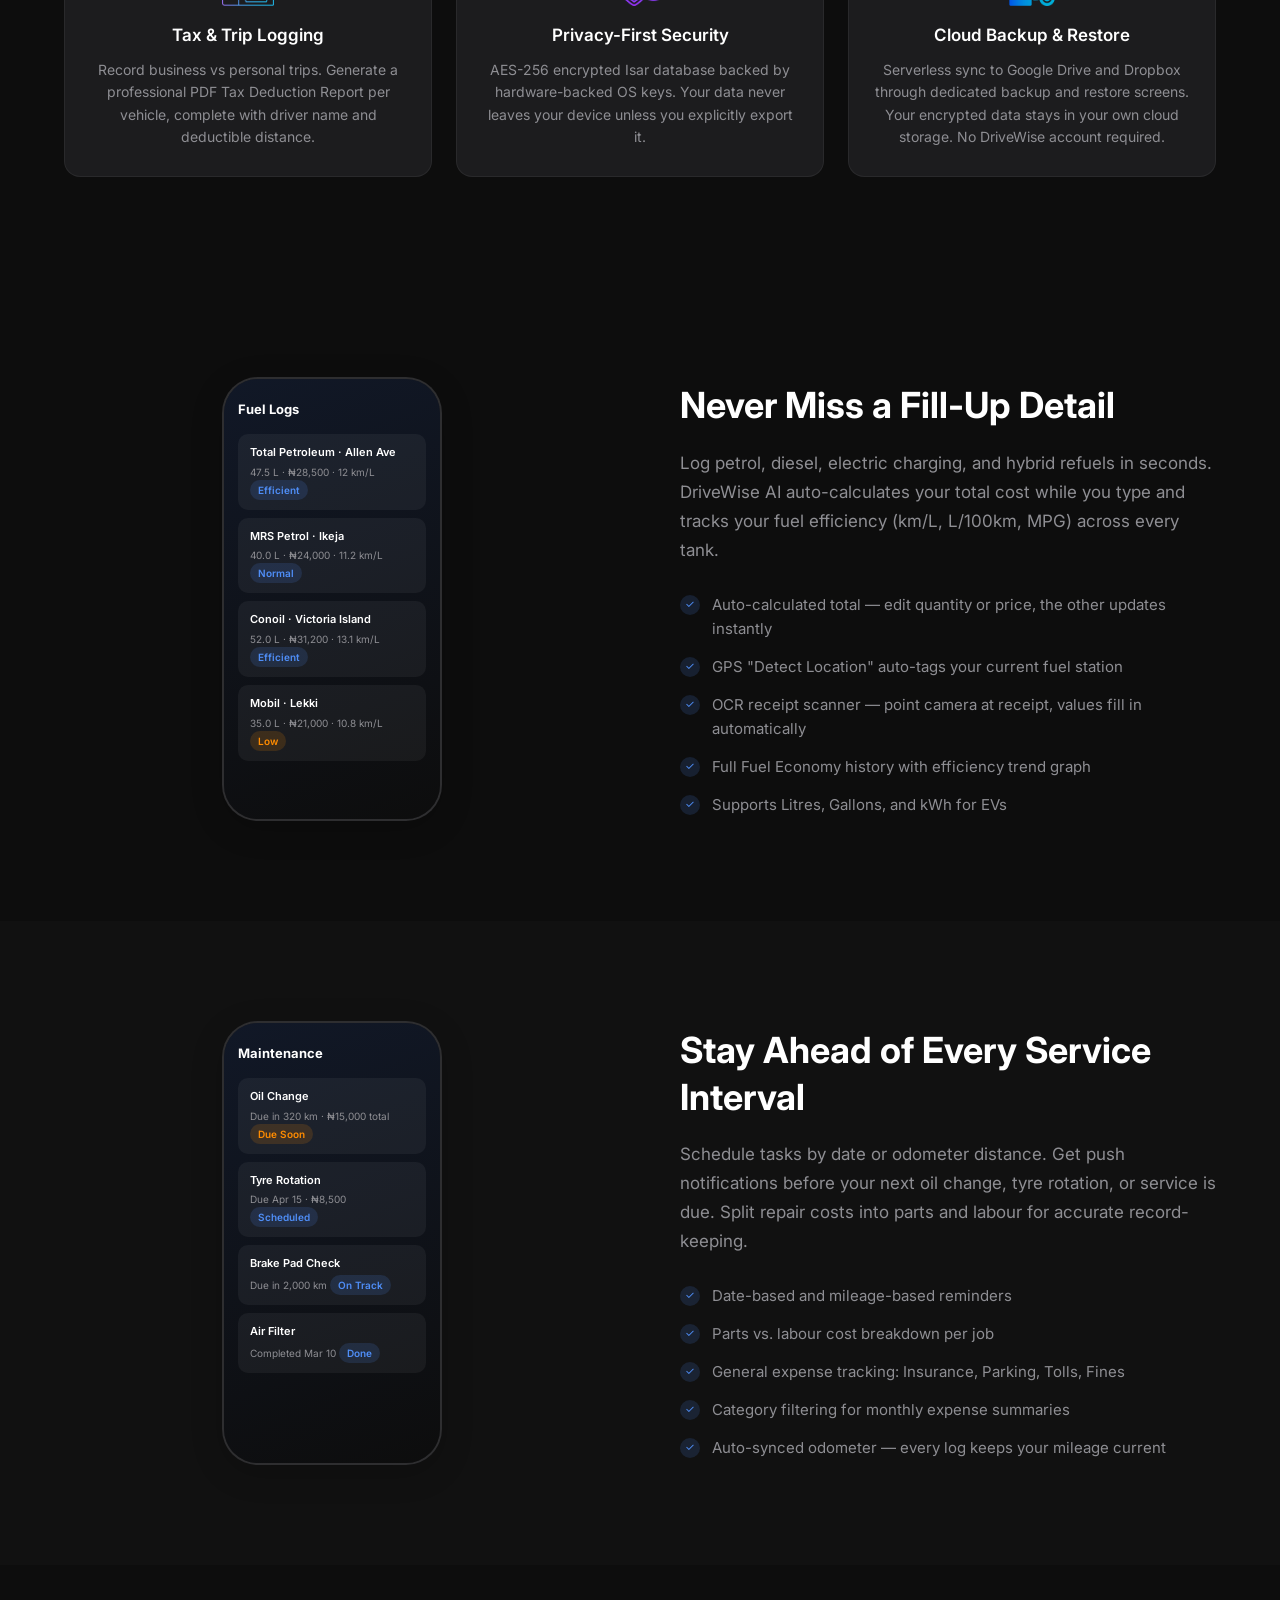
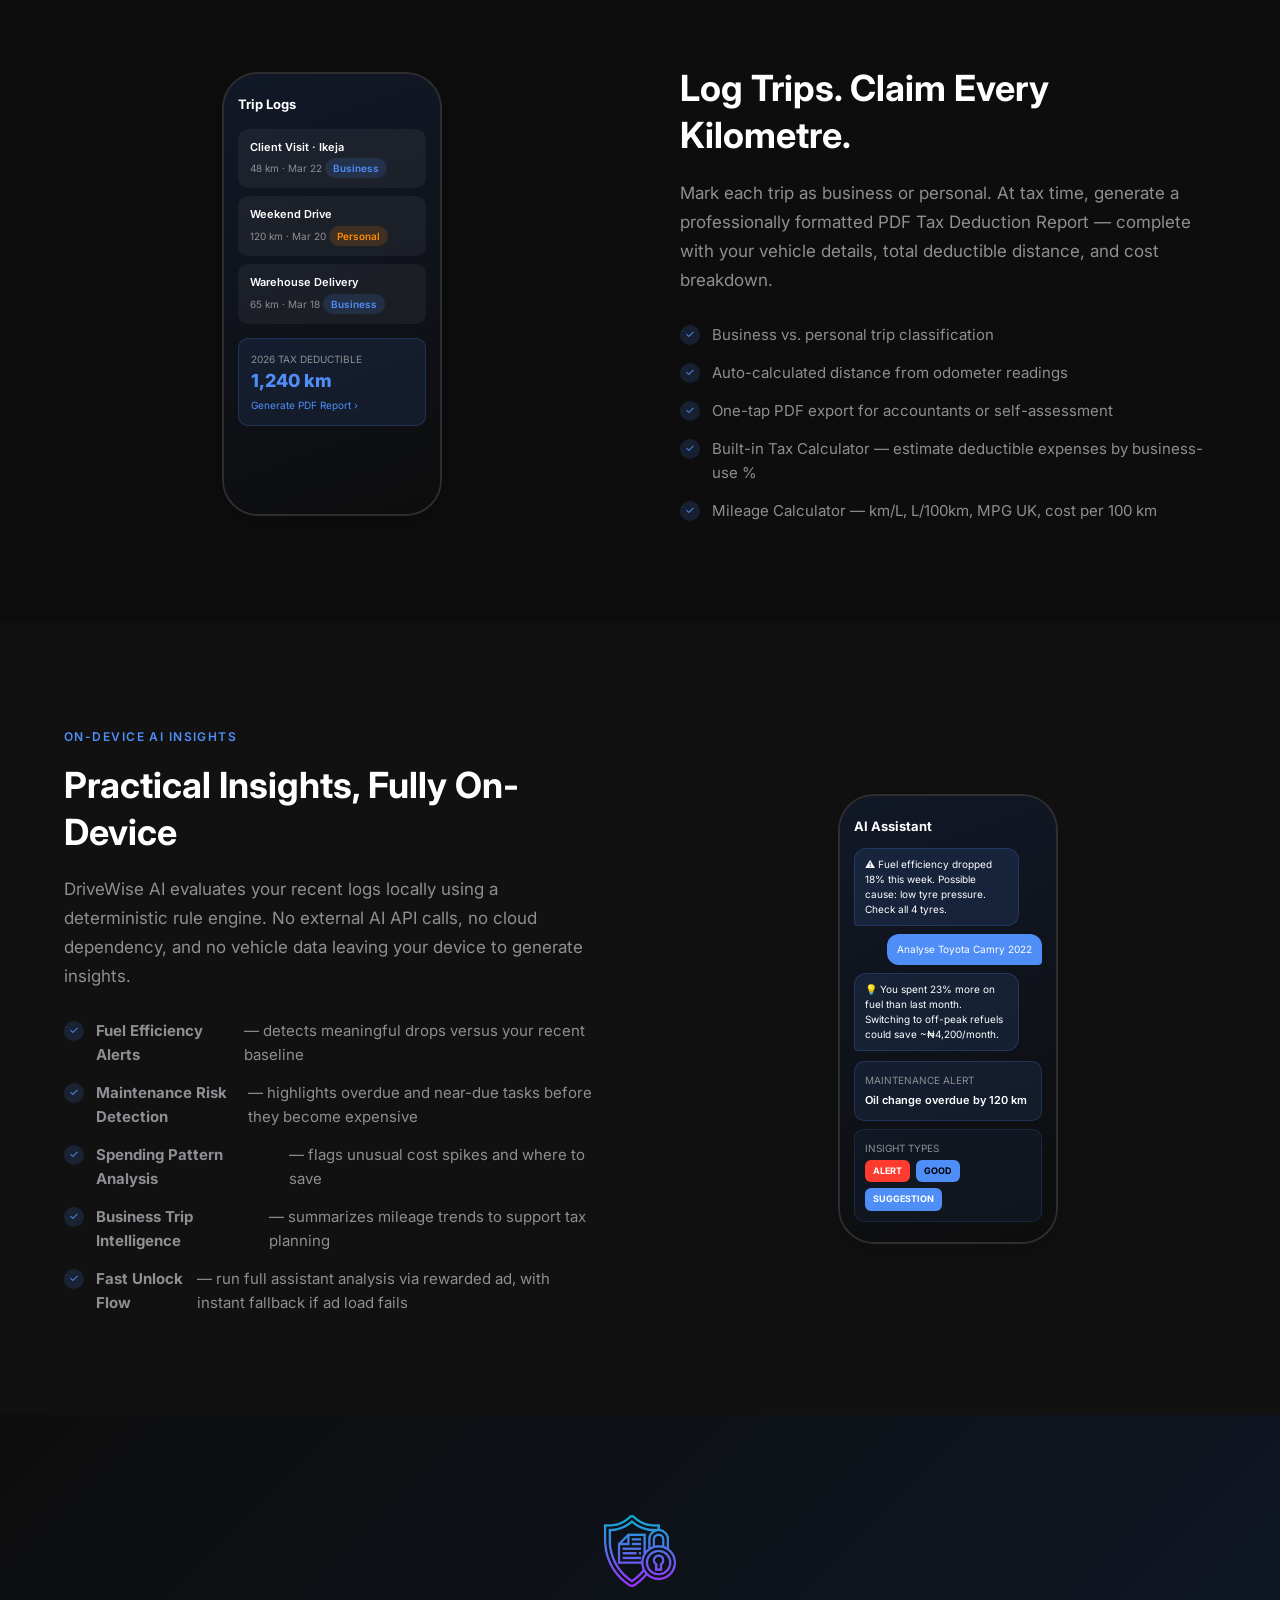
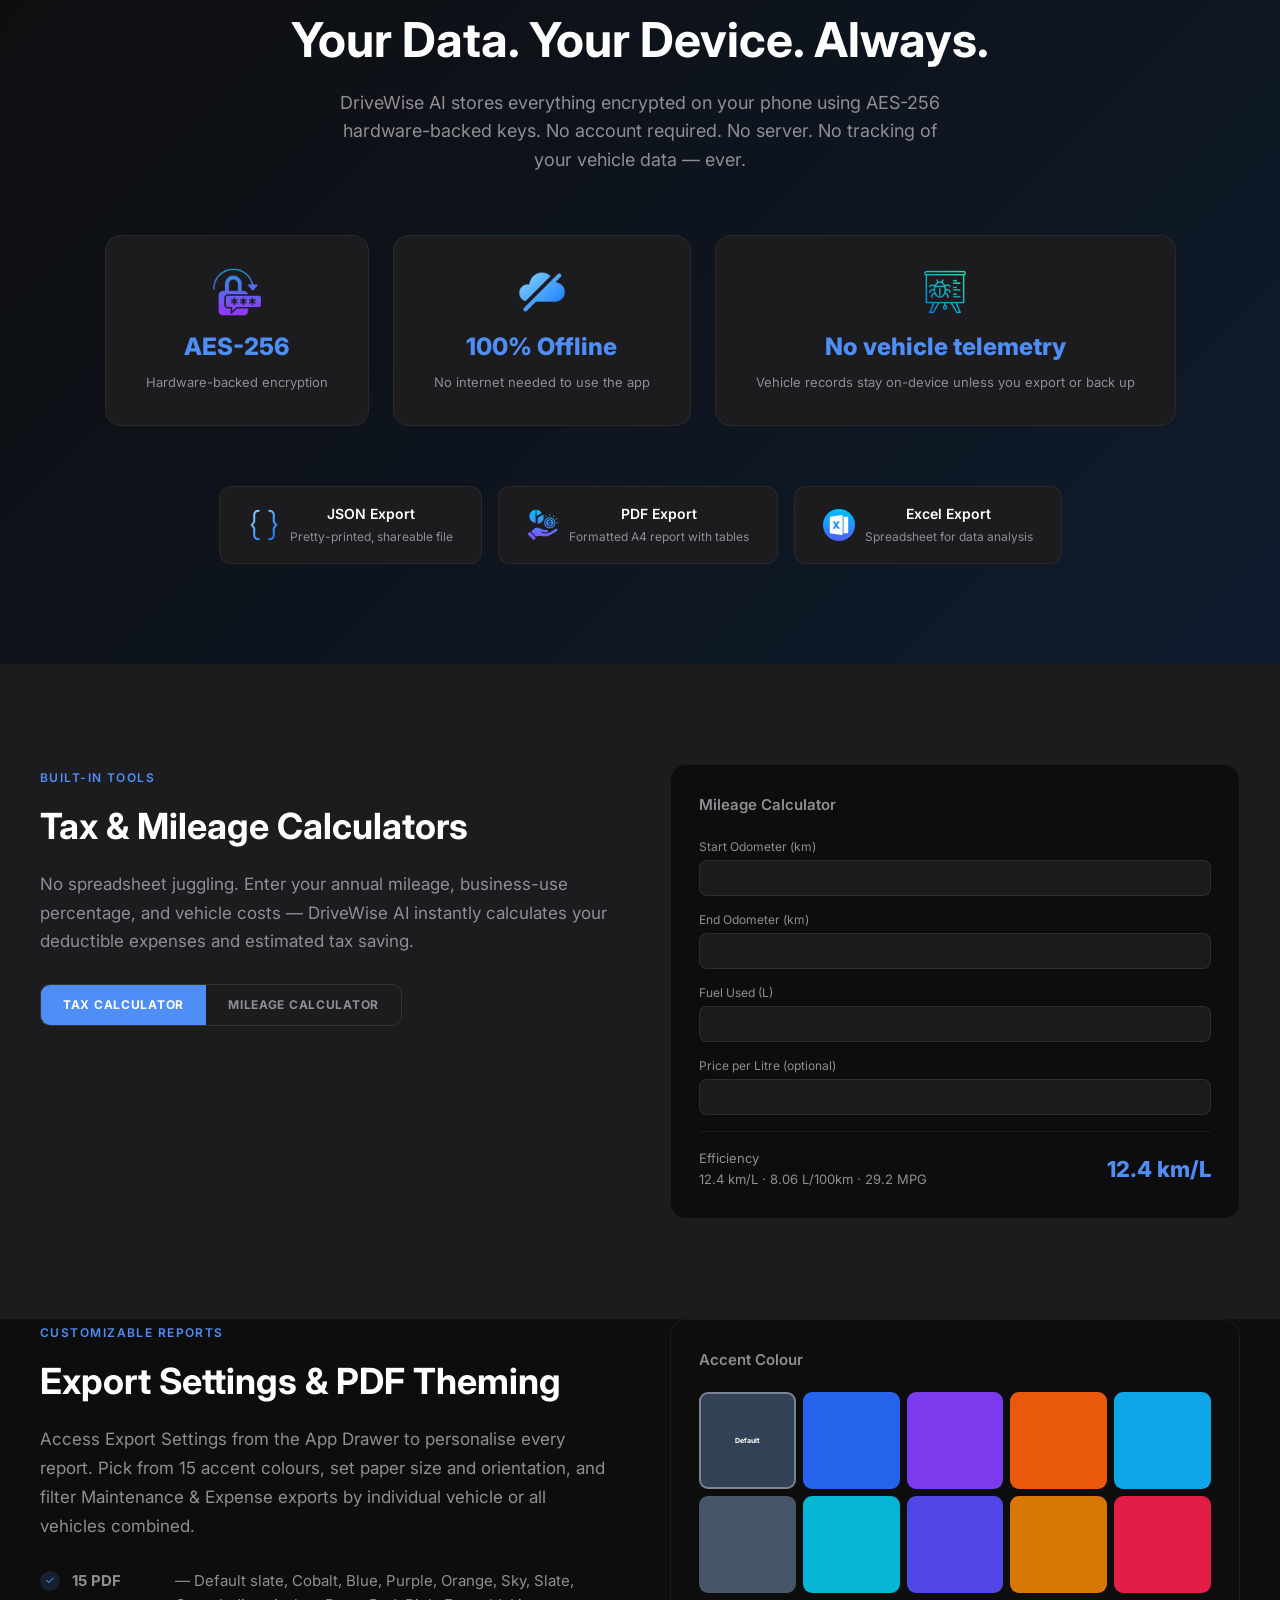
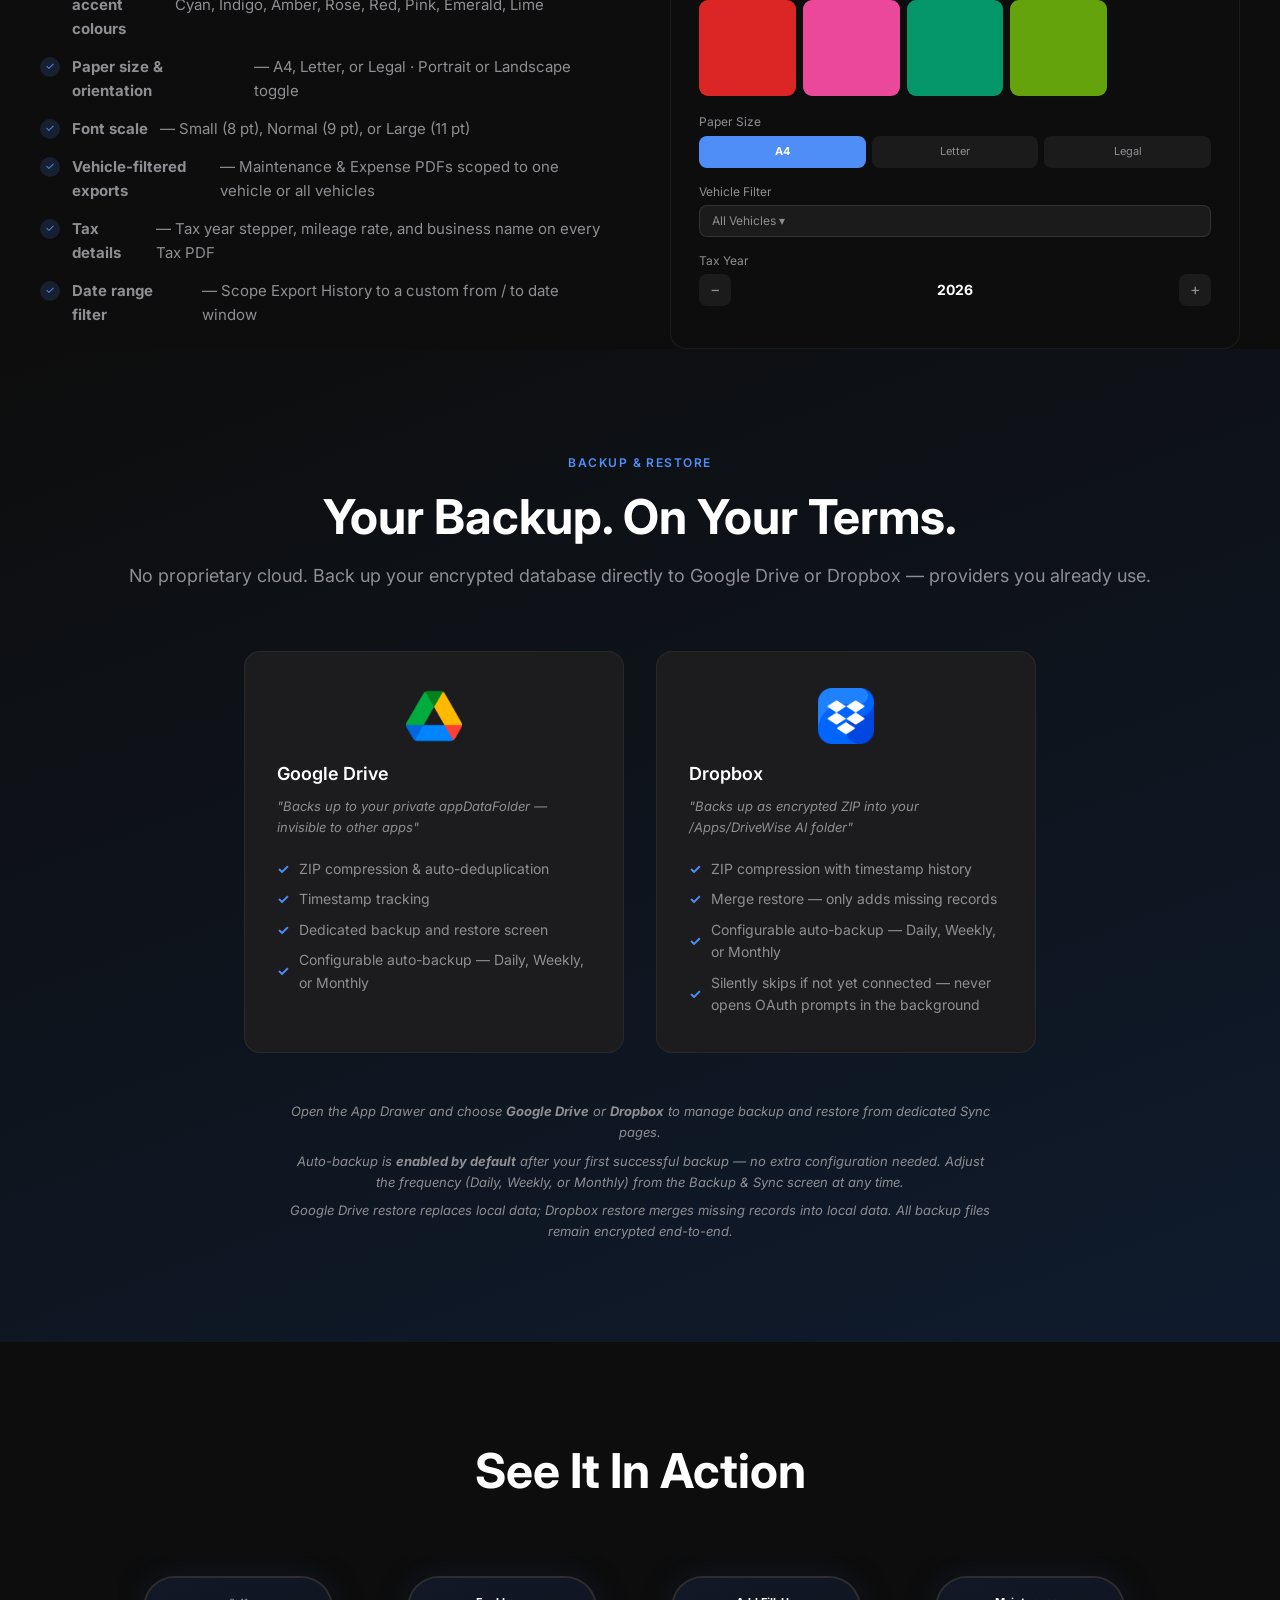
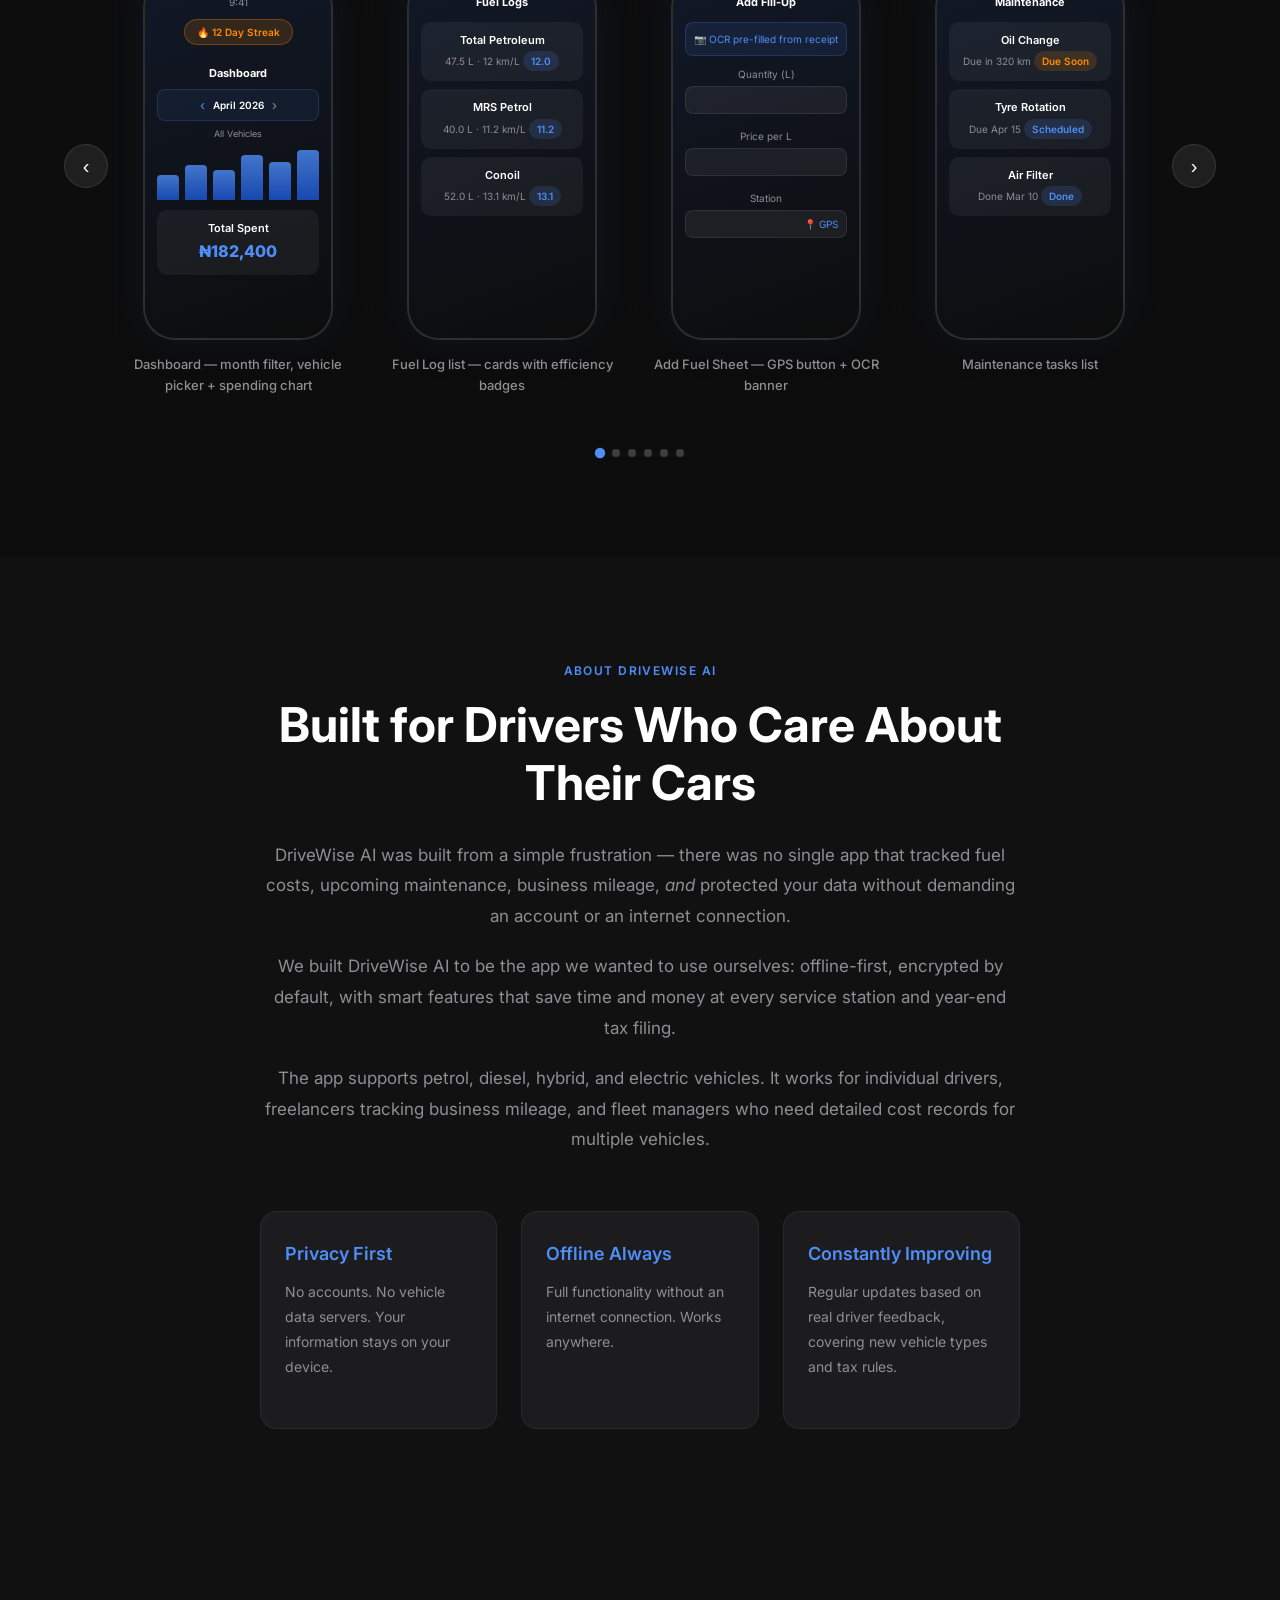
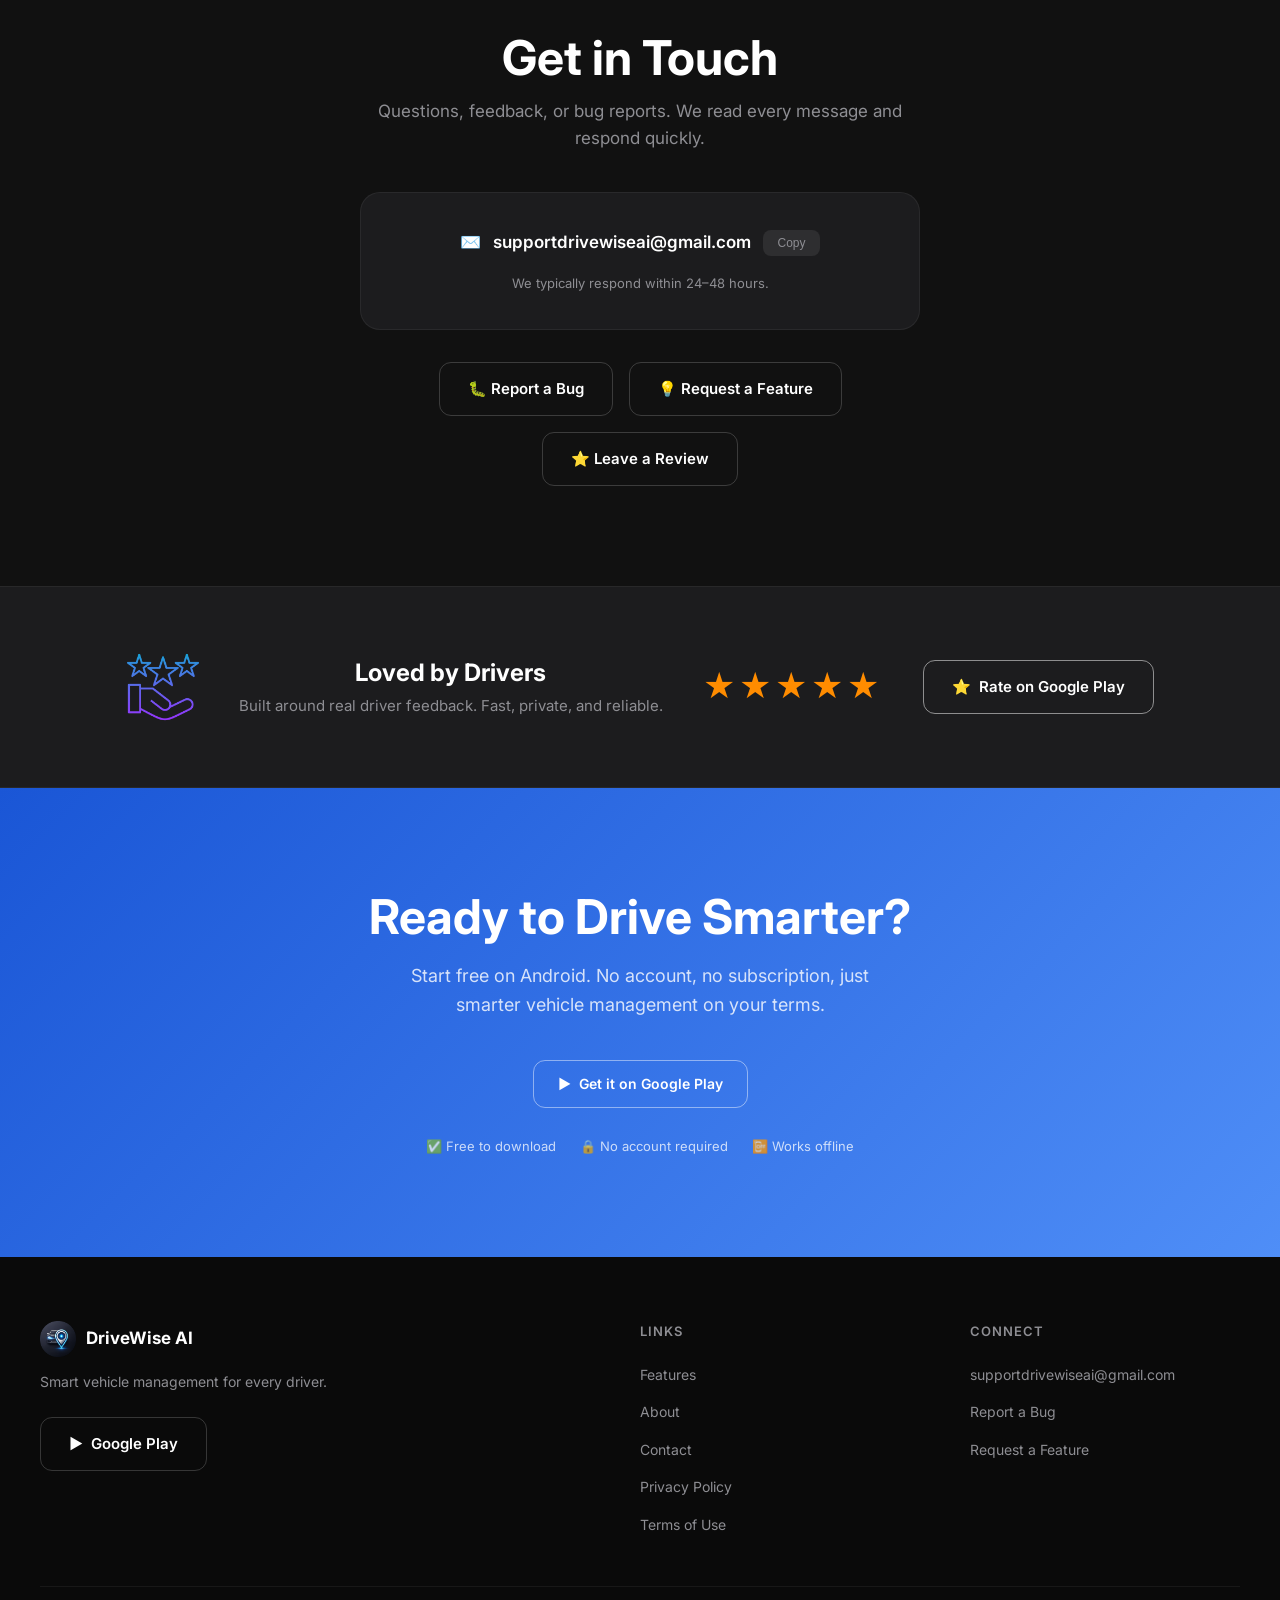
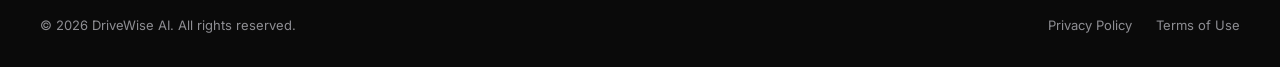
==== commit f3666633: "new fix new fix" ====
--- a/index.html
+++ b/index.html
@@ -191,7 +191,7 @@
       <article class="card feature-card fade-up" style="transition-delay:0.5s">
         <img src="assets/backup.png" class="feature-icon" alt="" aria-hidden="true" />
         <h4>Cloud Backup &amp; Restore</h4>
-        <p>Encrypted sync to Google Drive and Dropbox with scheduled auto-backups and flexible restore options built for real-world use.</p>
+        <p>Serverless sync to Google Drive and Dropbox through dedicated backup and restore screens. Your encrypted data stays in your own cloud storage. No DriveWise account required.</p>
       </article>
     </div>
   </div>
@@ -500,6 +500,71 @@
 
 
 <!-- =========================================================
+     8B. EXPORT SETTINGS SPOTLIGHT
+     ========================================================= -->
+<section id="export-settings" aria-labelledby="export-settings-heading">
+  <div class="calc-inner">
+    <div class="calc-content fade-up">
+      <span class="label-pill">CUSTOMIZABLE REPORTS</span>
+      <h3 id="export-settings-heading">Export Settings &amp; PDF Theming</h3>
+      <p>
+        Access Export Settings from the App Drawer to personalise every report.
+        Pick from 15 accent colours, set paper size and orientation, and filter
+        Maintenance &amp; Expense exports by individual vehicle or all vehicles combined.
+      </p>
+      <ul class="dive-bullets" role="list">
+        <li class="dive-bullet"><span class="dive-bullet-check" aria-hidden="true">✓</span><strong>15 PDF accent colours</strong> — Default slate, Cobalt, Blue, Purple, Orange, Sky, Slate, Cyan, Indigo, Amber, Rose, Red, Pink, Emerald, Lime</li>
+        <li class="dive-bullet"><span class="dive-bullet-check" aria-hidden="true">✓</span><strong>Paper size &amp; orientation</strong> — A4, Letter, or Legal · Portrait or Landscape toggle</li>
+        <li class="dive-bullet"><span class="dive-bullet-check" aria-hidden="true">✓</span><strong>Font scale</strong> — Small (8 pt), Normal (9 pt), or Large (11 pt)</li>
+        <li class="dive-bullet"><span class="dive-bullet-check" aria-hidden="true">✓</span><strong>Vehicle-filtered exports</strong> — Maintenance &amp; Expense PDFs scoped to one vehicle or all vehicles</li>
+        <li class="dive-bullet"><span class="dive-bullet-check" aria-hidden="true">✓</span><strong>Tax details</strong> — Tax year stepper, mileage rate, and business name on every Tax PDF</li>
+        <li class="dive-bullet"><span class="dive-bullet-check" aria-hidden="true">✓</span><strong>Date range filter</strong> — Scope Export History to a custom from / to date window</li>
+      </ul>
+    </div>
+    <div class="calc-mock fade-up" aria-hidden="true">
+      <h4>Accent Colour</h4>
+      <div style="display:grid;grid-template-columns:repeat(5,1fr);gap:7px;margin-bottom:16px;">
+        <div style="aspect-ratio:1;border-radius:9px;background:#334155;border:2px solid rgba(255,255,255,0.35);display:flex;align-items:center;justify-content:center;"><span style="font-size:7px;color:#fff;font-weight:700;">Default</span></div>
+        <div style="aspect-ratio:1;border-radius:9px;background:#2563EB;"></div>
+        <div style="aspect-ratio:1;border-radius:9px;background:#7C3AED;"></div>
+        <div style="aspect-ratio:1;border-radius:9px;background:#EA580C;"></div>
+        <div style="aspect-ratio:1;border-radius:9px;background:#0EA5E9;"></div>
+        <div style="aspect-ratio:1;border-radius:9px;background:#475569;"></div>
+        <div style="aspect-ratio:1;border-radius:9px;background:#06B6D4;"></div>
+        <div style="aspect-ratio:1;border-radius:9px;background:#4F46E5;"></div>
+        <div style="aspect-ratio:1;border-radius:9px;background:#D97706;"></div>
+        <div style="aspect-ratio:1;border-radius:9px;background:#E11D48;"></div>
+        <div style="aspect-ratio:1;border-radius:9px;background:#DC2626;"></div>
+        <div style="aspect-ratio:1;border-radius:9px;background:#EC4899;"></div>
+        <div style="aspect-ratio:1;border-radius:9px;background:#059669;"></div>
+        <div style="aspect-ratio:1;border-radius:9px;background:#65A30D;"></div>
+      </div>
+      <div class="calc-field">
+        <label>Paper Size</label>
+        <div style="display:flex;gap:6px;">
+          <div style="flex:1;height:32px;background:var(--primary);border-radius:8px;display:flex;align-items:center;justify-content:center;font-size:11px;font-weight:700;">A4</div>
+          <div style="flex:1;height:32px;background:rgba(255,255,255,0.06);border-radius:8px;display:flex;align-items:center;justify-content:center;font-size:11px;color:var(--text-secondary);">Letter</div>
+          <div style="flex:1;height:32px;background:rgba(255,255,255,0.06);border-radius:8px;display:flex;align-items:center;justify-content:center;font-size:11px;color:var(--text-secondary);">Legal</div>
+        </div>
+      </div>
+      <div class="calc-field">
+        <label>Vehicle Filter</label>
+        <div style="height:32px;background:rgba(255,255,255,0.06);border-radius:8px;border:1px solid rgba(255,255,255,0.1);display:flex;align-items:center;padding:0 12px;font-size:12px;color:var(--text-secondary);">All Vehicles ▾</div>
+      </div>
+      <div class="calc-field">
+        <label>Tax Year</label>
+        <div style="display:flex;align-items:center;gap:10px;">
+          <div style="width:32px;height:32px;background:rgba(255,255,255,0.06);border-radius:8px;display:flex;align-items:center;justify-content:center;font-size:16px;color:var(--text-secondary);">−</div>
+          <div style="flex:1;text-align:center;font-size:14px;font-weight:700;">2026</div>
+          <div style="width:32px;height:32px;background:rgba(255,255,255,0.06);border-radius:8px;display:flex;align-items:center;justify-content:center;font-size:16px;color:var(--text-secondary);">+</div>
+        </div>
+      </div>
+    </div>
+  </div>
+</section>
+
+
+<!-- =========================================================
      9. CLOUD SYNC SPOTLIGHT
      ========================================================= -->
 <section id="cloud-sync" aria-labelledby="cloud-heading">
@@ -516,10 +581,10 @@
         <h4>Google Drive</h4>
         <p class="cloud-card-tagline">"Backs up to your private appDataFolder — invisible to other apps"</p>
         <ul class="cloud-features" role="list">
-          <li class="cloud-feature">ZIP compression</li>
-          <li class="cloud-feature">Auto-deduplication</li>
+          <li class="cloud-feature">ZIP compression &amp; auto-deduplication</li>
           <li class="cloud-feature">Timestamp tracking</li>
-          <li class="cloud-feature">Configurable frequency — daily, weekly, or monthly</li>
+          <li class="cloud-feature">Dedicated backup and restore screen</li>
+          <li class="cloud-feature">Configurable auto-backup — Daily, Weekly, or Monthly</li>
         </ul>
       </div>
       <div class="card cloud-card fade-up" style="transition-delay:0.1s">
@@ -529,18 +594,21 @@
         <ul class="cloud-features" role="list">
           <li class="cloud-feature">ZIP compression with timestamp history</li>
           <li class="cloud-feature">Merge restore — only adds missing records</li>
-          <li class="cloud-feature">Works alongside Google Drive</li>
-          <li class="cloud-feature">Silently skips auto-backup if not yet connected — never intrudes mid-session</li>
+          <li class="cloud-feature">Configurable auto-backup — Daily, Weekly, or Monthly</li>
+          <li class="cloud-feature">Silently skips if not yet connected — never opens OAuth prompts in the background</li>
         </ul>
       </div>
     </div>
 
     <div class="cloud-note fade-up">
       <p class="cloud-note-restore">
-        Enable auto-backup in <strong>Settings → Backup &amp; Sync</strong>. DriveWise AI checks your chosen frequency on every app launch and backs up automatically when due.
+        Open the App Drawer and choose <strong>Google Drive</strong> or <strong>Dropbox</strong> to manage backup and restore from dedicated Sync pages.
       </p>
       <p class="cloud-note-restore" style="margin-top:8px;">
-        Google Drive restore replaces local data, while Dropbox restore merges missing records into local data. All backup files remain encrypted end-to-end.
+        Auto-backup is <strong>enabled by default</strong> after your first successful backup — no extra configuration needed. Adjust the frequency (Daily, Weekly, or Monthly) from the Backup &amp; Sync screen at any time.
+      </p>
+      <p class="cloud-note-restore" style="margin-top:8px;">
+        Google Drive restore replaces local data; Dropbox restore merges missing records into local data. All backup files remain encrypted end-to-end.
       </p>
     </div>
   </div>
@@ -630,16 +698,28 @@
         <div class="carousel-slide" role="listitem">
           <div class="carousel-phone">
             <div class="carousel-screen">
-              <div style="font-size:11px;font-weight:700;margin-bottom:10px;">Tax Report</div>
-              <div style="font-size:10px;color:var(--text-secondary);margin-bottom:8px;">Vehicle: Toyota Camry 2022</div>
-              <div style="background:rgba(79,142,247,0.1);border:1px solid rgba(79,142,247,0.2);border-radius:10px;padding:12px;margin-bottom:10px;">
-                <div style="font-size:10px;color:var(--text-secondary);">2026 DEDUCTIBLE KM</div>
-                <div style="font-size:20px;font-weight:800;color:var(--primary);">1,240 km</div>
+              <div style="font-size:11px;font-weight:700;margin-bottom:10px;">Export &amp; Backup</div>
+              <div class="mock-list">
+                <div class="mock-item">
+                  <div class="mock-item-title">Tax Deduction Report</div>
+                  <div class="mock-item-sub">Toyota Camry · 1,240 km <span class="mock-item-badge badge-orange">🔒 Premium</span></div>
+                </div>
+                <div class="mock-item">
+                  <div class="mock-item-title">Export History</div>
+                  <div class="mock-item-sub">JSON · PDF · Excel <span class="mock-item-badge badge-orange">🔒 Premium</span></div>
+                </div>
+                <div class="mock-item">
+                  <div class="mock-item-title">Google Drive</div>
+                  <div class="mock-item-sub">Last: Today 09:14 <span class="mock-item-badge badge-green">Synced</span></div>
+                </div>
+                <div class="mock-item">
+                  <div class="mock-item-title">Dropbox</div>
+                  <div class="mock-item-sub">Auto · Weekly <span class="mock-item-badge badge-blue">Enabled</span></div>
+                </div>
               </div>
-              <div style="background:var(--primary);border-radius:8px;padding:10px;text-align:center;font-size:11px;font-weight:700;">Generate PDF Report</div>
-            </div>
-          </div>
-          <p class="carousel-label">Tax Report card — vehicle picker + Generate PDF button</p>
+            </div>
+          </div>
+          <p class="carousel-label">Export &amp; Backup — Tax Report, Export History, Google Drive, Dropbox</p>
         </div>
 
         <div class="carousel-slide" role="listitem">
